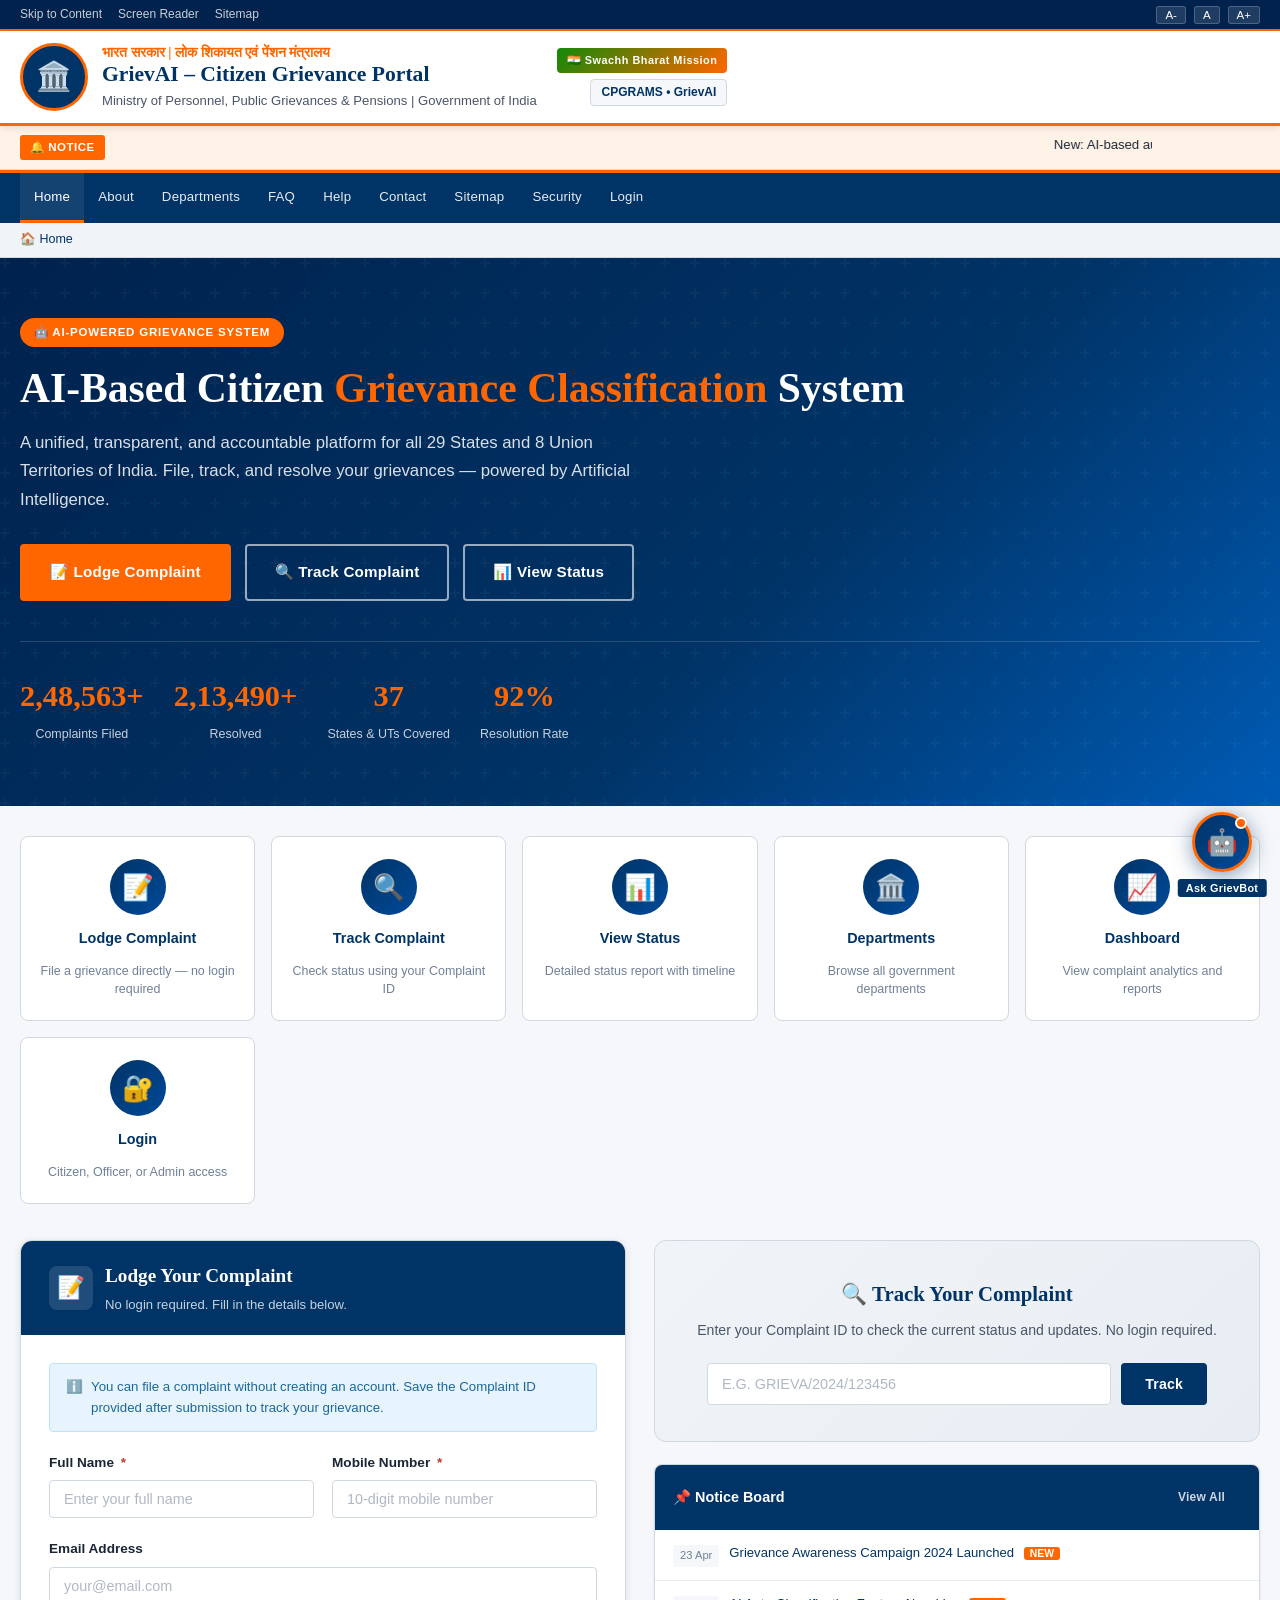
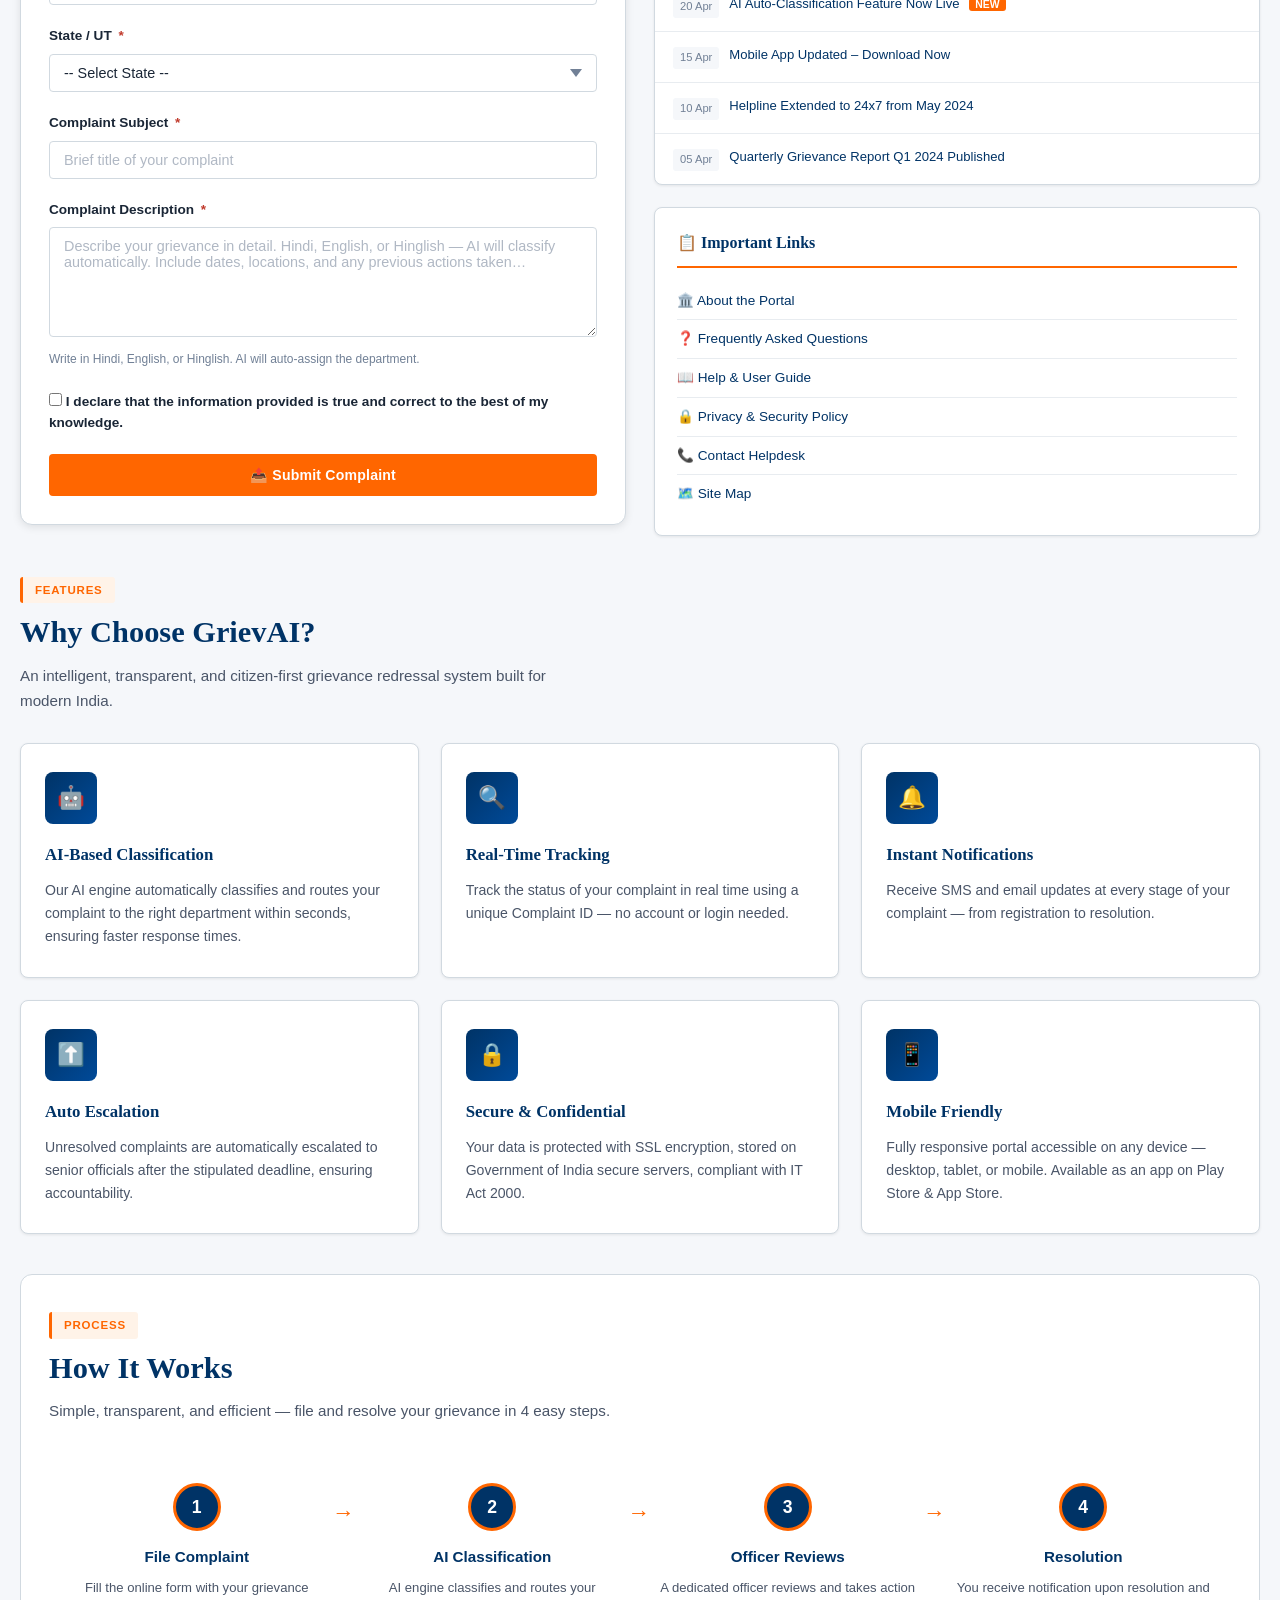
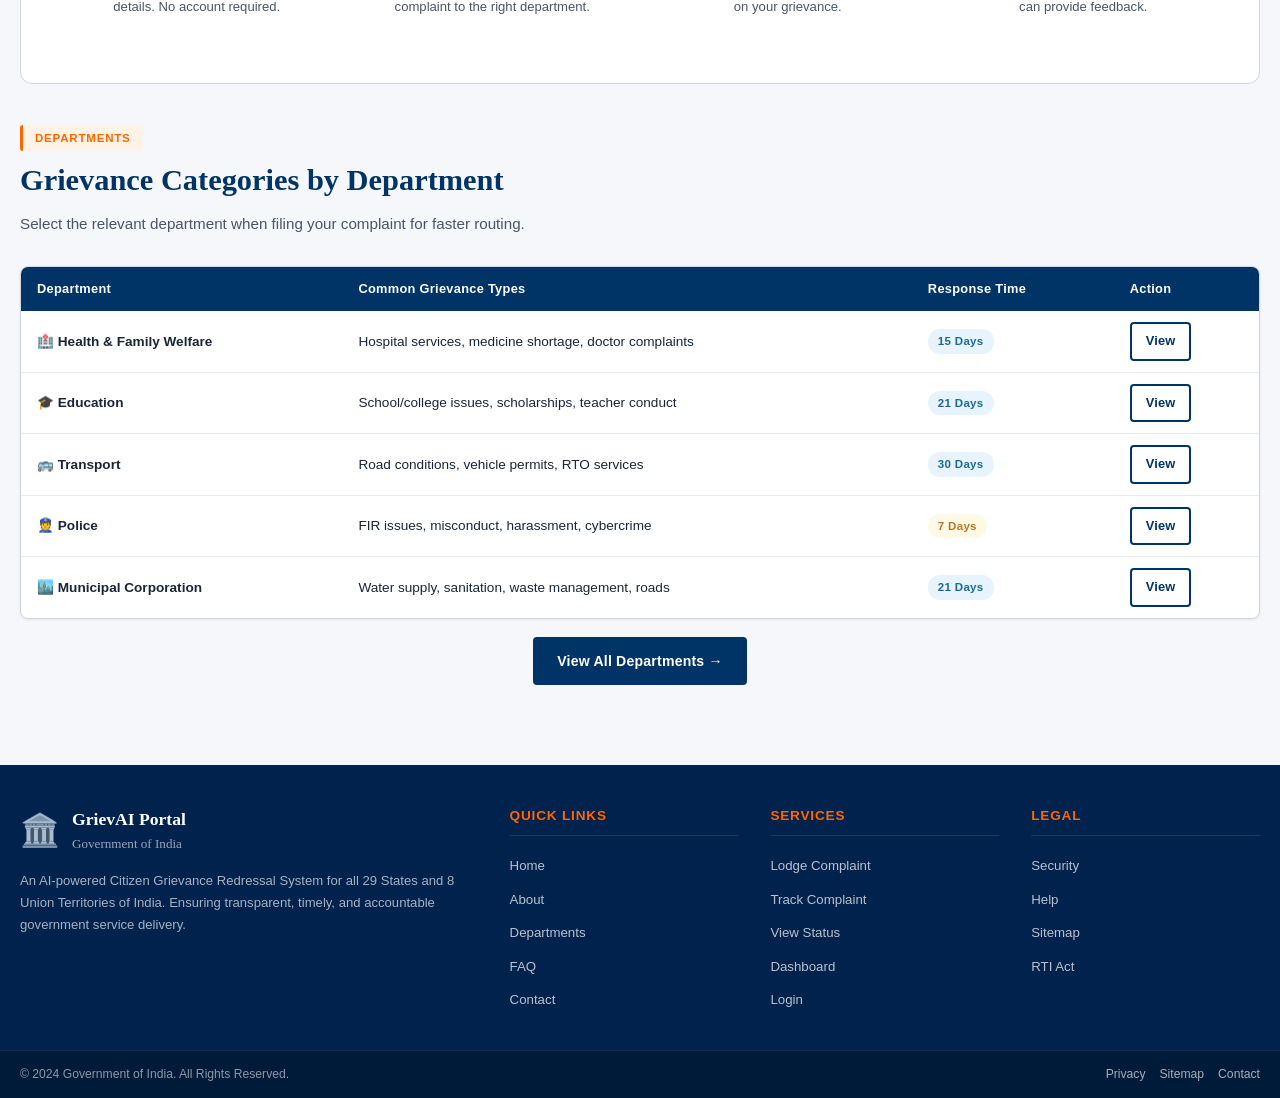
==== index.html @ e4637d38 "Update index.html" ====
<!DOCTYPE html>
<html lang="en">
<head>
  <meta charset="UTF-8">
  <meta name="viewport" content="width=device-width, initial-scale=1.0">
  <meta name="description" content="GrievAI – AI-Based Citizen Grievance Redressal Portal. Government of India. Lodge and track complaints online.">
  <meta name="keywords" content="grievance, complaint, government, india, cpgrams, online grievance">
  <title>GrievAI – Citizen Grievance Portal | Government of India</title>
  <link rel="stylesheet" href="css/style.css">
  <link rel="stylesheet" href="css/chatbot.css">
</head>
<body>

  <!-- Header Placeholder -->
  <div id="site-header-placeholder"></div>

  <!-- Breadcrumb -->
  <div class="breadcrumb-bar">
    <div class="breadcrumb-inner">
      <a href="index.html">🏠 Home</a>
    </div>
  </div>

  <!-- Hero Section -->
  <section class="hero-section">
    <div class="hero-inner">
      <span class="hero-badge" data-i18n="hero.badge">🤖 AI-Powered Grievance System</span>
      <h1 data-i18n="hero.title">AI-Based Citizen <span>Grievance Classification</span> System</h1>
      <p>A unified, transparent, and accountable platform for all 29 States and 8 Union Territories of India. File, track, and resolve your grievances — powered by Artificial Intelligence.</p>
      <div class="hero-actions">
        <a href="#lodge" class="btn btn-primary btn-lg" data-i18n="btn.lodge">📝 Lodge Complaint</a>
        <a href="track.html" class="btn btn-outline-white btn-lg" data-i18n="btn.track">🔍 Track Complaint</a>
        <a href="status.html" class="btn btn-outline-white btn-lg" data-i18n="btn.status">📊 View Status</a>
      </div>
      <div class="hero-stats">
        <div class="hero-stat">
          <span class="stat-num" data-count="248563" data-suffix="+">0</span>
          <span class="stat-label">Complaints Filed</span>
        </div>
        <div class="hero-stat">
          <span class="stat-num" data-count="213490" data-suffix="+">0</span>
          <span class="stat-label">Resolved</span>
        </div>
        <div class="hero-stat">
          <span class="stat-num" data-count="37">0</span>
          <span class="stat-label">States & UTs Covered</span>
        </div>
        <div class="hero-stat">
          <span class="stat-num" data-count="92" data-suffix="%">0</span>
          <span class="stat-label">Resolution Rate</span>
        </div>
      </div>
    </div>
  </section>

  <!-- Quick Actions -->
  <div class="page-content">

    <section style="margin-bottom:36px;">
      <div class="quick-actions">
        <a href="#lodge" class="quick-action-card">
          <div class="qa-icon">📝</div>
          <h4>Lodge Complaint</h4>
          <p>File a grievance directly — no login required</p>
        </a>
        <a href="track.html" class="quick-action-card">
          <div class="qa-icon">🔍</div>
          <h4>Track Complaint</h4>
          <p>Check status using your Complaint ID</p>
        </a>
        <a href="status.html" class="quick-action-card">
          <div class="qa-icon">📊</div>
          <h4>View Status</h4>
          <p>Detailed status report with timeline</p>
        </a>
        <a href="departments.html" class="quick-action-card">
          <div class="qa-icon">🏛️</div>
          <h4>Departments</h4>
          <p>Browse all government departments</p>
        </a>
        <a href="dashboard.html" class="quick-action-card">
          <div class="qa-icon">📈</div>
          <h4>Dashboard</h4>
          <p>View complaint analytics and reports</p>
        </a>
        <a href="login.html" class="quick-action-card">
          <div class="qa-icon">🔐</div>
          <h4>Login</h4>
          <p>Citizen, Officer, or Admin access</p>
        </a>
      </div>
    </section>

    <!-- Notice Board + Lodge Form -->
    <div class="grid-2" style="gap:28px;margin-bottom:40px;">

      <!-- Lodge Complaint Form -->
      <div id="lodge">
        <div class="complaint-form-section">
          <div class="form-section-header">
            <div class="form-section-icon">📝</div>
            <div>
              <h2 data-i18n="form.lodge.title">Lodge Your Complaint</h2>
              <p>No login required. Fill in the details below.</p>
            </div>
          </div>
          <div class="complaint-form-body">
            <div class="form-note">
              <span>ℹ️</span>
              <span>You can file a complaint without creating an account. Save the Complaint ID provided after submission to track your grievance.</span>
            </div>
            <div id="complaintResult"></div>
            <form id="complaintForm" novalidate>
              <div class="form-row">
                <div class="form-group">
                  <label for="fname" data-i18n="form.name">Full Name <span class="required">*</span></label>
                  <input type="text" id="fname" name="name" class="form-control" placeholder="Enter your full name" required>
                </div>
                <div class="form-group">
                  <label for="fmobile" data-i18n="form.mobile">Mobile Number <span class="required">*</span></label>
                  <input type="tel" id="fmobile" name="mobile" class="form-control" placeholder="10-digit mobile number" maxlength="10" required>
                </div>
              </div>
              <div class="form-group">
                <label for="femail" data-i18n="form.email">Email Address</label>
                <input type="email" id="femail" name="email" class="form-control" placeholder="your@email.com">
              </div>

              <!-- AI Classification Preview Box -->
              <div id="aiPreviewBox" style="display:none;margin-bottom:16px;background:linear-gradient(135deg,#eef4ff,#f0fff4);border:1.5px solid #b3d1ff;border-radius:10px;padding:14px 18px;">
                <div style="display:flex;align-items:center;gap:8px;margin-bottom:10px;">
                  <span style="font-size:1.2rem;">🤖</span>
                  <strong style="color:#003366;font-size:0.88rem;">AI Auto-Classification</strong>
                  <span id="aiSpinner" style="display:none;font-size:0.75rem;color:#666;margin-left:4px;">⏳ Analysing…</span>
                </div>
                <div style="display:grid;grid-template-columns:1fr 1fr;gap:10px;">
                  <div style="background:#fff;border-radius:7px;padding:10px;border:1px solid #d0e4ff;">
                    <div style="font-size:0.7rem;color:#666;margin-bottom:3px;">📂 CATEGORY</div>
                    <div id="aiCategory" style="font-weight:700;color:#003366;font-size:0.92rem;">—</div>
                  </div>
                  <div style="background:#fff;border-radius:7px;padding:10px;border:1px solid #d0e4ff;">
                    <div style="font-size:0.7rem;color:#666;margin-bottom:3px;">🏛️ DEPARTMENT</div>
                    <div id="aiDepartment" style="font-weight:700;color:#003366;font-size:0.82rem;line-height:1.3;">—</div>
                  </div>
                  <div style="background:#fff;border-radius:7px;padding:10px;border:1px solid #d0e4ff;">
                    <div style="font-size:0.7rem;color:#666;margin-bottom:3px;">⚡ PRIORITY</div>
                    <div id="aiPriority" style="font-weight:700;font-size:0.92rem;">—</div>
                  </div>
                  <div style="background:#fff;border-radius:7px;padding:10px;border:1px solid #d0e4ff;">
                    <div style="font-size:0.7rem;color:#666;margin-bottom:3px;">🌐 LANGUAGE</div>
                    <div id="aiLanguage" style="font-weight:700;color:#003366;font-size:0.92rem;">—</div>
                  </div>
                </div>
                <div style="margin-top:10px;">
                  <div style="display:flex;justify-content:space-between;align-items:center;margin-bottom:4px;">
                    <span style="font-size:0.72rem;color:#666;">AI Confidence</span>
                    <span id="aiConfidenceText" style="font-size:0.72rem;font-weight:700;color:#003366;">0%</span>
                  </div>
                  <div style="height:6px;background:#e0e7ef;border-radius:3px;overflow:hidden;">
                    <div id="aiConfidenceBar" style="height:100%;width:0%;background:linear-gradient(to right,#003366,#28a745);border-radius:3px;transition:width 0.5s ease;"></div>
                  </div>
                </div>
                <p style="font-size:0.72rem;color:#555;margin-top:8px;margin-bottom:0;">
                  🤖 Department assigned automatically. No manual selection required.
                </p>
              </div>
              <div class="form-group">
                <label for="fstate">State / UT <span class="required">*</span></label>
                <select id="fstate" name="state" class="form-control" required>
                  <option value="">-- Select State --</option>
                  <option>Andhra Pradesh</option><option>Arunachal Pradesh</option><option>Assam</option>
                  <option>Bihar</option><option>Chhattisgarh</option><option>Delhi (NCT)</option>
                  <option>Goa</option><option>Gujarat</option><option>Haryana</option>
                  <option>Himachal Pradesh</option><option>Jammu &amp; Kashmir</option><option>Jharkhand</option>
                  <option>Karnataka</option><option>Kerala</option><option>Madhya Pradesh</option>
                  <option>Maharashtra</option><option>Manipur</option><option>Meghalaya</option>
                  <option>Mizoram</option><option>Nagaland</option><option>Odisha</option>
                  <option>Punjab</option><option>Rajasthan</option><option>Sikkim</option>
                  <option>Tamil Nadu</option><option>Telangana</option><option>Tripura</option>
                  <option>Uttar Pradesh</option><option>Uttarakhand</option><option>West Bengal</option>
                </select>
              </div>
              <div class="form-group">
                <label for="fsubject" data-i18n="form.subject">Complaint Subject <span class="required">*</span></label>
                <input type="text" id="fsubject" name="subject" class="form-control" placeholder="Brief title of your complaint" required oninput="triggerAIClassify()">
              </div>
              <div class="form-group">
                <label for="fdesc" data-i18n="form.desc">Complaint Description <span class="required">*</span></label>
                <textarea id="fdesc" name="description" class="form-control" rows="4"
                  placeholder="Describe your grievance in detail. Hindi, English, or Hinglish — AI will classify automatically. Include dates, locations, and any previous actions taken…"
                  required oninput="triggerAIClassify()"></textarea>
                <span class="form-hint">Write in Hindi, English, or Hinglish. AI will auto-assign the department.</span>
              </div>

              <!-- Hidden fields filled by AI -->
              <input type="hidden" id="fAiCategory"    name="ai_category">
              <input type="hidden" id="fAiDepartment"  name="ai_department">
              <input type="hidden" id="fAiPriority"    name="ai_priority">
              <input type="hidden" id="fAiLanguage"    name="ai_language">
              <input type="hidden" id="fAiConfidence"  name="ai_confidence">

              <div class="form-group">
                <label>
                  <input type="checkbox" required> I declare that the information provided is true and correct to the best of my knowledge.
                </label>
              </div>
              <button type="submit" class="btn btn-primary btn-full" data-i18n="btn.submit">📤 Submit Complaint</button>
            </form>
          </div>
        </div>
      </div>

      <!-- Notice Board + Track Box -->
      <div style="display:flex;flex-direction:column;gap:22px;">
        <!-- Track Box -->
        <div class="track-box">
          <h3 data-i18n="track.box.title">🔍 Track Your Complaint</h3>
          <p>Enter your Complaint ID to check the current status and updates. No login required.</p>
          <form class="track-form" style="margin:0;">
            <div class="track-input-row">
              <input type="text" name="complaintId" class="form-control track-id-input" placeholder="e.g. GRIEVA/2024/123456" style="text-transform:uppercase;">
              <button type="submit" class="btn btn-navy">Track</button>
            </div>
          </form>
          <div id="trackResult"></div>
        </div>

        <!-- Notice Board -->
        <div class="notice-board">
          <div class="notice-board-header">
            <h4 data-i18n="notice.title">📌 Notice Board</h4>
            <a href="#" class="btn btn-sm" style="color:rgba(255,255,255,0.8);font-size:0.75rem;">View All</a>
          </div>
          <div class="notice-list">
            <div class="notice-item">
              <span class="notice-date">23 Apr</span>
              <div class="notice-text"><a href="#">Grievance Awareness Campaign 2024 Launched</a> <span class="new-badge">NEW</span></div>
            </div>
            <div class="notice-item">
              <span class="notice-date">20 Apr</span>
              <div class="notice-text"><a href="#">AI Auto-Classification Feature Now Live</a> <span class="new-badge">NEW</span></div>
            </div>
            <div class="notice-item">
              <span class="notice-date">15 Apr</span>
              <div class="notice-text"><a href="#">Mobile App Updated – Download Now</a></div>
            </div>
            <div class="notice-item">
              <span class="notice-date">10 Apr</span>
              <div class="notice-text"><a href="#">Helpline Extended to 24x7 from May 2024</a></div>
            </div>
            <div class="notice-item">
              <span class="notice-date">05 Apr</span>
              <div class="notice-text"><a href="#">Quarterly Grievance Report Q1 2024 Published</a></div>
            </div>
          </div>
        </div>

        <!-- Quick Status -->
        <div class="info-panel">
          <h4>📋 Important Links</h4>
          <ul>
            <li><a href="about.html">🏛️ About the Portal</a></li>
            <li><a href="faq.html">❓ Frequently Asked Questions</a></li>
            <li><a href="help.html">📖 Help &amp; User Guide</a></li>
            <li><a href="security.html">🔒 Privacy &amp; Security Policy</a></li>
            <li><a href="contact.html">📞 Contact Helpdesk</a></li>
            <li><a href="sitemap.html">🗺️ Site Map</a></li>
          </ul>
        </div>
      </div>

    </div>

    <!-- Features Section -->
    <section style="margin-bottom:40px;">
      <div class="section-header">
        <span class="section-tag">Features</span>
        <h2>Why Choose GrievAI?</h2>
        <p>An intelligent, transparent, and citizen-first grievance redressal system built for modern India.</p>
      </div>
      <div class="grid-3" style="gap:22px;">
        <div class="feature-card">
          <div class="feature-icon">🤖</div>
          <h3>AI-Based Classification</h3>
          <p>Our AI engine automatically classifies and routes your complaint to the right department within seconds, ensuring faster response times.</p>
        </div>
        <div class="feature-card">
          <div class="feature-icon">🔍</div>
          <h3>Real-Time Tracking</h3>
          <p>Track the status of your complaint in real time using a unique Complaint ID — no account or login needed.</p>
        </div>
        <div class="feature-card">
          <div class="feature-icon">🔔</div>
          <h3>Instant Notifications</h3>
          <p>Receive SMS and email updates at every stage of your complaint — from registration to resolution.</p>
        </div>
        <div class="feature-card">
          <div class="feature-icon">⬆️</div>
          <h3>Auto Escalation</h3>
          <p>Unresolved complaints are automatically escalated to senior officials after the stipulated deadline, ensuring accountability.</p>
        </div>
        <div class="feature-card">
          <div class="feature-icon">🔒</div>
          <h3>Secure &amp; Confidential</h3>
          <p>Your data is protected with SSL encryption, stored on Government of India secure servers, compliant with IT Act 2000.</p>
        </div>
        <div class="feature-card">
          <div class="feature-icon">📱</div>
          <h3>Mobile Friendly</h3>
          <p>Fully responsive portal accessible on any device — desktop, tablet, or mobile. Available as an app on Play Store &amp; App Store.</p>
        </div>
      </div>
    </section>

    <!-- How It Works -->
    <section style="margin-bottom:40px;background:var(--white);border:1px solid var(--border);border-radius:var(--radius-lg);padding:36px 28px;">
      <div class="section-header">
        <span class="section-tag">Process</span>
        <h2>How It Works</h2>
        <p>Simple, transparent, and efficient — file and resolve your grievance in 4 easy steps.</p>
      </div>
      <div class="process-steps">
        <div class="process-step">
          <div class="step-number">1</div>
          <h4>File Complaint</h4>
          <p>Fill the online form with your grievance details. No account required.</p>
        </div>
        <div class="process-step">
          <div class="step-number">2</div>
          <h4>AI Classification</h4>
          <p>AI engine classifies and routes your complaint to the right department.</p>
        </div>
        <div class="process-step">
          <div class="step-number">3</div>
          <h4>Officer Reviews</h4>
          <p>A dedicated officer reviews and takes action on your grievance.</p>
        </div>
        <div class="process-step">
          <div class="step-number">4</div>
          <h4>Resolution</h4>
          <p>You receive notification upon resolution and can provide feedback.</p>
        </div>
      </div>
    </section>

    <!-- Departments Table -->
    <section style="margin-bottom:40px;">
      <div class="section-header">
        <span class="section-tag">Departments</span>
        <h2>Grievance Categories by Department</h2>
        <p>Select the relevant department when filing your complaint for faster routing.</p>
      </div>
      <div class="card" style="overflow:hidden;">
        <table class="data-table">
          <thead>
            <tr>
              <th>Department</th>
              <th>Common Grievance Types</th>
              <th>Response Time</th>
              <th>Action</th>
            </tr>
          </thead>
          <tbody>
            <tr>
              <td><strong>🏥 Health &amp; Family Welfare</strong></td>
              <td>Hospital services, medicine shortage, doctor complaints</td>
              <td><span class="badge badge-info">15 Days</span></td>
              <td><a href="departments.html" class="btn btn-sm btn-outline-navy">View</a></td>
            </tr>
            <tr>
              <td><strong>🎓 Education</strong></td>
              <td>School/college issues, scholarships, teacher conduct</td>
              <td><span class="badge badge-info">21 Days</span></td>
              <td><a href="departments.html" class="btn btn-sm btn-outline-navy">View</a></td>
            </tr>
            <tr>
              <td><strong>🚌 Transport</strong></td>
              <td>Road conditions, vehicle permits, RTO services</td>
              <td><span class="badge badge-info">30 Days</span></td>
              <td><a href="departments.html" class="btn btn-sm btn-outline-navy">View</a></td>
            </tr>
            <tr>
              <td><strong>👮 Police</strong></td>
              <td>FIR issues, misconduct, harassment, cybercrime</td>
              <td><span class="badge badge-warning">7 Days</span></td>
              <td><a href="departments.html" class="btn btn-sm btn-outline-navy">View</a></td>
            </tr>
            <tr>
              <td><strong>🏙️ Municipal Corporation</strong></td>
              <td>Water supply, sanitation, waste management, roads</td>
              <td><span class="badge badge-info">21 Days</span></td>
              <td><a href="departments.html" class="btn btn-sm btn-outline-navy">View</a></td>
            </tr>
          </tbody>
        </table>
      </div>
      <div style="text-align:center;margin-top:18px;">
        <a href="departments.html" class="btn btn-navy">View All Departments →</a>
      </div>
    </section>

  </div><!-- end .page-content -->

  <!-- Footer Placeholder -->
  <div id="site-footer-placeholder"></div>

  <script src="js/lang.js"></script>
  <script src="js/components.js"></script>
  <script src="js/main.js"></script>
  <script src="js/chatbot.js"></script>
  <script src="js/grievai-ai.js"></script>
</body>
</html>
---- css/style.css ----
/* ========================================
   GrievAI – Government Portal Stylesheet
   Government of India Design System
   ======================================== */

/* --- Google Fonts Import --- */

/* --- CSS Variables --- */
:root {
  --navy: #003366;
  --navy-dark: #00224d;
  --navy-light: #004a99;
  --saffron: #FF6600;
  --saffron-light: #FF8C00;
  --saffron-pale: #fff3e8;
  --white: #ffffff;
  --off-white: #f5f7fa;
  --light-gray: #e8ecf0;
  --mid-gray: #b0b8c4;
  --dark-gray: #4a5568;
  --text-primary: #1a2636;
  --text-secondary: #4a5568;
  --text-muted: #718096;
  --success: #1a7a3f;
  --success-light: #e8f5ee;
  --warning: #b7791f;
  --warning-light: #fef9e7;
  --error: #c0392b;
  --error-light: #fdecea;
  --info: #1a6896;
  --info-light: #e8f4fd;
  --border: #d1d9e0;
  --shadow-sm: 0 1px 3px rgba(0,0,0,0.08);
  --shadow: 0 2px 8px rgba(0,0,0,0.10);
  --shadow-md: 0 4px 16px rgba(0,0,0,0.12);
  --shadow-lg: 0 8px 32px rgba(0,0,0,0.15);
  --radius-sm: 4px;
  --radius: 8px;
  --radius-lg: 12px;
  --font-sans: 'Noto Sans', Arial, sans-serif;
  --font-serif: 'Noto Serif', Georgia, serif;
  --transition: 0.22s ease;
}

/* --- Reset & Base --- */
*, *::before, *::after {
  box-sizing: border-box;
  margin: 0;
  padding: 0;
}

html {
  scroll-behavior: smooth;
  font-size: 16px;
}

body {
  font-family: var(--font-sans);
  background: var(--off-white);
  color: var(--text-primary);
  line-height: 1.6;
  min-height: 100vh;
  display: flex;
  flex-direction: column;
}

a {
  color: var(--navy);
  text-decoration: none;
  transition: color var(--transition);
}

a:hover {
  color: var(--saffron);
  text-decoration: underline;
}

img {
  max-width: 100%;
  height: auto;
}

ul {
  list-style: none;
}

/* --- Government Top Bar --- */
.gov-top-bar {
  background: var(--navy-dark);
  color: rgba(255,255,255,0.85);
  font-size: 0.78rem;
  padding: 5px 0;
  border-bottom: 2px solid var(--saffron);
}

.gov-top-bar .top-bar-inner {
  max-width: 1280px;
  margin: 0 auto;
  padding: 0 20px;
  display: flex;
  justify-content: space-between;
  align-items: center;
  flex-wrap: wrap;
  gap: 6px;
}

.gov-top-bar .top-links {
  display: flex;
  gap: 16px;
}

.gov-top-bar .top-links a {
  color: rgba(255,255,255,0.75);
  font-size: 0.75rem;
  transition: color var(--transition);
}

.gov-top-bar .top-links a:hover {
  color: var(--saffron);
  text-decoration: none;
}

.accessibility-links {
  display: flex;
  gap: 8px;
  align-items: center;
}

.accessibility-links button {
  background: rgba(255,255,255,0.12);
  border: 1px solid rgba(255,255,255,0.2);
  color: #fff;
  padding: 2px 8px;
  border-radius: 3px;
  font-size: 0.72rem;
  cursor: pointer;
  transition: background var(--transition);
}

.accessibility-links button:hover {
  background: rgba(255,255,255,0.22);
}

/* --- Header --- */
.site-header {
  background: var(--white);
  border-bottom: 3px solid var(--saffron);
  box-shadow: var(--shadow);
  position: sticky;
  top: 0;
  z-index: 1000;
}

.header-main {
  max-width: 1280px;
  margin: 0 auto;
  padding: 12px 20px;
  display: flex;
  align-items: center;
  gap: 20px;
}

.header-logo {
  display: flex;
  align-items: center;
  gap: 14px;
  flex-shrink: 0;
}

.emblem-placeholder {
  width: 68px;
  height: 68px;
  background: var(--navy);
  border-radius: 50%;
  display: flex;
  align-items: center;
  justify-content: center;
  color: #fff;
  font-size: 0.55rem;
  text-align: center;
  line-height: 1.3;
  font-weight: 600;
  border: 3px solid var(--saffron);
  flex-shrink: 0;
  overflow: hidden;
}

.emblem-placeholder img {
  width: 100%;
  height: 100%;
  object-fit: cover;
}

.header-title {
  flex: 1;
}

.header-title .ministry-hi {
  font-family: var(--font-serif);
  font-size: 0.9rem;
  color: var(--saffron);
  font-weight: 600;
  line-height: 1.3;
  display: block;
}

.header-title .ministry-en-main {
  font-family: var(--font-serif);
  font-size: 1.35rem;
  color: var(--navy);
  font-weight: 700;
  line-height: 1.2;
  display: block;
}

.header-title .ministry-en-sub {
  font-size: 0.82rem;
  color: var(--text-secondary);
  display: block;
  margin-top: 2px;
}

.header-right {
  display: flex;
  flex-direction: column;
  align-items: flex-end;
  gap: 6px;
  flex-shrink: 0;
}

.swachh-badge {
  background: linear-gradient(135deg, #138808, #FF6600);
  color: #fff;
  font-size: 0.68rem;
  font-weight: 700;
  padding: 4px 10px;
  border-radius: 4px;
  letter-spacing: 0.5px;
  text-align: center;
}

.portal-name-tag {
  font-size: 0.75rem;
  color: var(--navy);
  font-weight: 600;
  background: var(--off-white);
  border: 1px solid var(--border);
  padding: 3px 10px;
  border-radius: 4px;
}

/* --- Navigation --- */
.main-nav {
  background: var(--navy);
  border-top: 3px solid var(--saffron);
}

.nav-inner {
  max-width: 1280px;
  margin: 0 auto;
  padding: 0 20px;
  display: flex;
  align-items: center;
  justify-content: space-between;
}

.nav-menu {
  display: flex;
  align-items: center;
  flex-wrap: wrap;
}

.nav-menu li a {
  display: block;
  padding: 13px 14px;
  color: rgba(255,255,255,0.88);
  font-size: 0.83rem;
  font-weight: 500;
  letter-spacing: 0.2px;
  transition: background var(--transition), color var(--transition);
  border-bottom: 3px solid transparent;
  white-space: nowrap;
}

.nav-menu li a:hover,
.nav-menu li a.active {
  background: rgba(255,255,255,0.08);
  color: #fff;
  border-bottom-color: var(--saffron);
  text-decoration: none;
}

.nav-hamburger {
  display: none;
  background: none;
  border: none;
  cursor: pointer;
  padding: 10px;
  flex-direction: column;
  gap: 5px;
}

.nav-hamburger span {
  display: block;
  width: 24px;
  height: 2px;
  background: #fff;
  border-radius: 2px;
  transition: var(--transition);
}

/* --- Breadcrumb --- */
.breadcrumb-bar {
  background: #f0f4f8;
  border-bottom: 1px solid var(--border);
  padding: 7px 0;
}

.breadcrumb-bar .breadcrumb-inner {
  max-width: 1280px;
  margin: 0 auto;
  padding: 0 20px;
  font-size: 0.78rem;
  color: var(--text-muted);
  display: flex;
  align-items: center;
  gap: 6px;
  flex-wrap: wrap;
}

.breadcrumb-bar a {
  color: var(--navy);
  font-weight: 500;
}

.breadcrumb-bar .sep {
  color: var(--mid-gray);
}

/* --- Main Content Wrapper --- */
.page-content {
  flex: 1;
  max-width: 1280px;
  margin: 0 auto;
  width: 100%;
  padding: 30px 20px 40px;
}

/* --- Hero Section --- */
.hero-section {
  background: linear-gradient(135deg, var(--navy-dark) 0%, var(--navy) 60%, #005bb5 100%);
  color: #fff;
  padding: 60px 20px;
  position: relative;
  overflow: hidden;
}

.hero-section::before {
  content: '';
  position: absolute;
  top: 0; left: 0; right: 0; bottom: 0;
  background: url("data:image/svg+xml,%3Csvg width='60' height='60' viewBox='0 0 60 60' xmlns='http://www.w3.org/2000/svg'%3E%3Cg fill='none' fill-rule='evenodd'%3E%3Cg fill='%23ffffff' fill-opacity='0.03'%3E%3Cpath d='M36 34v-4h-2v4h-4v2h4v4h2v-4h4v-2h-4zm0-30V0h-2v4h-4v2h4v4h2V6h4V4h-4zM6 34v-4H4v4H0v2h4v4h2v-4h4v-2H6zM6 4V0H4v4H0v2h4v4h2V6h4V4H6z'/%3E%3C/g%3E%3C/g%3E%3C/svg%3E");
  pointer-events: none;
}

.hero-inner {
  max-width: 1280px;
  margin: 0 auto;
  position: relative;
  z-index: 1;
}

.hero-badge {
  display: inline-block;
  background: var(--saffron);
  color: #fff;
  font-size: 0.72rem;
  font-weight: 700;
  padding: 5px 14px;
  border-radius: 20px;
  margin-bottom: 16px;
  letter-spacing: 0.8px;
  text-transform: uppercase;
}

.hero-section h1 {
  font-family: var(--font-serif);
  font-size: clamp(1.6rem, 4vw, 2.6rem);
  font-weight: 700;
  line-height: 1.25;
  margin-bottom: 14px;
  color: #fff;
}

.hero-section h1 span {
  color: var(--saffron);
}

.hero-section p {
  font-size: 1.05rem;
  color: rgba(255,255,255,0.82);
  max-width: 640px;
  margin-bottom: 30px;
  line-height: 1.7;
}

.hero-actions {
  display: flex;
  gap: 14px;
  flex-wrap: wrap;
}

.hero-stats {
  margin-top: 40px;
  display: flex;
  gap: 30px;
  flex-wrap: wrap;
  padding-top: 30px;
  border-top: 1px solid rgba(255,255,255,0.15);
}

.hero-stat {
  text-align: center;
}

.hero-stat .stat-num {
  display: block;
  font-size: 1.9rem;
  font-weight: 700;
  color: var(--saffron);
  font-family: var(--font-serif);
}

.hero-stat .stat-label {
  font-size: 0.78rem;
  color: rgba(255,255,255,0.7);
  margin-top: 2px;
}

/* --- Buttons --- */
.btn {
  display: inline-flex;
  align-items: center;
  gap: 7px;
  padding: 11px 22px;
  border-radius: var(--radius-sm);
  font-family: var(--font-sans);
  font-size: 0.88rem;
  font-weight: 600;
  cursor: pointer;
  border: 2px solid transparent;
  transition: background var(--transition), color var(--transition), box-shadow var(--transition), transform var(--transition), border-color var(--transition);
  letter-spacing: 0.2px;
  white-space: nowrap;
  text-decoration: none;
}

.btn:hover {
  text-decoration: none;
  transform: translateY(-1px);
}

.btn:active {
  transform: translateY(0);
}

.btn-primary {
  background: var(--saffron);
  color: #fff;
  border-color: var(--saffron);
}

.btn-primary:hover {
  background: var(--saffron-light);
  border-color: var(--saffron-light);
  box-shadow: 0 4px 14px rgba(255,102,0,0.4);
  color: #fff;
}

.btn-outline-white {
  background: transparent;
  color: #fff;
  border-color: rgba(255,255,255,0.6);
}

.btn-outline-white:hover {
  background: rgba(255,255,255,0.12);
  border-color: #fff;
  color: #fff;
  box-shadow: 0 4px 14px rgba(255,255,255,0.15);
}

.btn-navy {
  background: var(--navy);
  color: #fff;
  border-color: var(--navy);
}

.btn-navy:hover {
  background: var(--navy-light);
  border-color: var(--navy-light);
  box-shadow: 0 4px 14px rgba(0,51,102,0.35);
  color: #fff;
}

.btn-outline-navy {
  background: transparent;
  color: var(--navy);
  border-color: var(--navy);
}

.btn-outline-navy:hover {
  background: var(--navy);
  color: #fff;
  box-shadow: 0 4px 14px rgba(0,51,102,0.25);
}

.btn-success {
  background: var(--success);
  color: #fff;
  border-color: var(--success);
}

.btn-success:hover {
  background: #1d9a4e;
  border-color: #1d9a4e;
  box-shadow: 0 4px 14px rgba(26,122,63,0.3);
  color: #fff;
}

.btn-sm {
  padding: 7px 14px;
  font-size: 0.8rem;
}

.btn-lg {
  padding: 14px 28px;
  font-size: 0.95rem;
}

.btn-full {
  width: 100%;
  justify-content: center;
}

/* --- Section Headers --- */
.section-header {
  margin-bottom: 30px;
}

.section-header .section-tag {
  display: inline-block;
  background: var(--saffron-pale);
  color: var(--saffron);
  font-size: 0.72rem;
  font-weight: 700;
  padding: 4px 12px;
  border-radius: 3px;
  text-transform: uppercase;
  letter-spacing: 0.8px;
  margin-bottom: 10px;
  border-left: 3px solid var(--saffron);
}

.section-header h2 {
  font-family: var(--font-serif);
  font-size: clamp(1.3rem, 3vw, 1.9rem);
  color: var(--navy);
  font-weight: 700;
  margin-bottom: 10px;
  line-height: 1.3;
}

.section-header p {
  color: var(--text-secondary);
  max-width: 580px;
  font-size: 0.95rem;
  line-height: 1.65;
}

/* --- Cards --- */
.card {
  background: var(--white);
  border-radius: var(--radius);
  border: 1px solid var(--border);
  box-shadow: var(--shadow-sm);
  overflow: hidden;
  transition: box-shadow var(--transition), transform var(--transition);
}

.card:hover {
  box-shadow: var(--shadow-md);
  transform: translateY(-2px);
}

.card-header {
  padding: 18px 22px;
  border-bottom: 1px solid var(--border);
  display: flex;
  align-items: center;
  justify-content: space-between;
  gap: 12px;
}

.card-header h3 {
  font-family: var(--font-serif);
  font-size: 1rem;
  color: var(--navy);
  font-weight: 700;
}

.card-body {
  padding: 22px;
}

.card-footer {
  padding: 14px 22px;
  border-top: 1px solid var(--border);
  background: var(--off-white);
}

/* --- Grid Layouts --- */
.grid-2 {
  display: grid;
  grid-template-columns: repeat(2, 1fr);
  gap: 24px;
}

.grid-3 {
  display: grid;
  grid-template-columns: repeat(3, 1fr);
  gap: 24px;
}

.grid-4 {
  display: grid;
  grid-template-columns: repeat(4, 1fr);
  gap: 20px;
}

/* --- Feature Cards --- */
.feature-card {
  background: var(--white);
  border: 1px solid var(--border);
  border-radius: var(--radius);
  padding: 28px 24px;
  box-shadow: var(--shadow-sm);
  transition: box-shadow var(--transition), transform var(--transition), border-color var(--transition);
  position: relative;
}

.feature-card:hover {
  box-shadow: var(--shadow-md);
  transform: translateY(-3px);
  border-color: var(--navy-light);
}

.feature-card .feature-icon {
  width: 52px;
  height: 52px;
  background: linear-gradient(135deg, var(--navy), var(--navy-light));
  border-radius: var(--radius);
  display: flex;
  align-items: center;
  justify-content: center;
  margin-bottom: 18px;
  font-size: 1.4rem;
}

.feature-card h3 {
  font-family: var(--font-serif);
  font-size: 1.05rem;
  color: var(--navy);
  font-weight: 700;
  margin-bottom: 10px;
}

.feature-card p {
  color: var(--text-secondary);
  font-size: 0.88rem;
  line-height: 1.65;
}

/* --- Process Steps --- */
.process-steps {
  display: flex;
  gap: 0;
  position: relative;
  flex-wrap: wrap;
}

.process-step {
  flex: 1;
  min-width: 180px;
  text-align: center;
  padding: 30px 20px;
  position: relative;
}

.process-step:not(:last-child)::after {
  content: '→';
  position: absolute;
  right: -10px;
  top: 42px;
  font-size: 1.4rem;
  color: var(--saffron);
  z-index: 1;
}

.step-number {
  width: 48px;
  height: 48px;
  background: var(--navy);
  color: #fff;
  border-radius: 50%;
  display: flex;
  align-items: center;
  justify-content: center;
  font-size: 1.1rem;
  font-weight: 700;
  margin: 0 auto 14px;
  border: 3px solid var(--saffron);
}

.process-step h4 {
  color: var(--navy);
  font-weight: 700;
  margin-bottom: 8px;
  font-size: 0.95rem;
}

.process-step p {
  color: var(--text-secondary);
  font-size: 0.82rem;
  line-height: 1.5;
}

/* --- Complaint Form --- */
.complaint-form-section {
  background: var(--white);
  border-radius: var(--radius-lg);
  border: 1px solid var(--border);
  box-shadow: var(--shadow);
  overflow: hidden;
}

.complaint-form-section .form-section-header {
  background: var(--navy);
  padding: 20px 28px;
  display: flex;
  align-items: center;
  gap: 12px;
}

.complaint-form-section .form-section-header h2 {
  color: #fff;
  font-family: var(--font-serif);
  font-size: 1.2rem;
  font-weight: 700;
}

.complaint-form-section .form-section-header p {
  color: rgba(255,255,255,0.75);
  font-size: 0.82rem;
  margin-top: 2px;
}

.form-section-icon {
  width: 44px;
  height: 44px;
  background: rgba(255,255,255,0.12);
  border-radius: var(--radius);
  display: flex;
  align-items: center;
  justify-content: center;
  font-size: 1.4rem;
  flex-shrink: 0;
}

.complaint-form-body {
  padding: 28px;
}

/* --- Forms --- */
.form-group {
  margin-bottom: 20px;
}

.form-group label {
  display: block;
  font-size: 0.85rem;
  font-weight: 600;
  color: var(--text-primary);
  margin-bottom: 7px;
}

.form-group label .required {
  color: var(--error);
  margin-left: 3px;
}

.form-control {
  width: 100%;
  padding: 10px 14px;
  border: 1.5px solid var(--border);
  border-radius: var(--radius-sm);
  font-family: var(--font-sans);
  font-size: 0.9rem;
  color: var(--text-primary);
  background: var(--white);
  transition: border-color var(--transition), box-shadow var(--transition);
  outline: none;
}

.form-control:focus {
  border-color: var(--navy);
  box-shadow: 0 0 0 3px rgba(0,51,102,0.1);
}

.form-control::placeholder {
  color: var(--mid-gray);
}

select.form-control {
  appearance: none;
  background-image: url("data:image/svg+xml,%3Csvg xmlns='http://www.w3.org/2000/svg' width='12' height='8' viewBox='0 0 12 8'%3E%3Cpath fill='%23718096' d='M6 8L0 0h12z'/%3E%3C/svg%3E");
  background-repeat: no-repeat;
  background-position: right 14px center;
  padding-right: 36px;
}

textarea.form-control {
  resize: vertical;
  min-height: 110px;
}

.form-row {
  display: grid;
  grid-template-columns: 1fr 1fr;
  gap: 18px;
}

.form-hint {
  font-size: 0.75rem;
  color: var(--text-muted);
  margin-top: 5px;
}

.form-note {
  background: var(--info-light);
  border: 1px solid #bee3f8;
  border-radius: var(--radius-sm);
  padding: 12px 16px;
  font-size: 0.83rem;
  color: var(--info);
  margin-bottom: 20px;
  display: flex;
  gap: 8px;
  align-items: flex-start;
}

/* --- Alert Boxes --- */
.alert {
  padding: 14px 18px;
  border-radius: var(--radius-sm);
  font-size: 0.88rem;
  display: flex;
  align-items: flex-start;
  gap: 10px;
  margin-bottom: 20px;
  border-left: 4px solid;
}

.alert-success {
  background: var(--success-light);
  color: var(--success);
  border-left-color: var(--success);
}

.alert-warning {
  background: var(--warning-light);
  color: var(--warning);
  border-left-color: #d69e2e;
}

.alert-error {
  background: var(--error-light);
  color: var(--error);
  border-left-color: var(--error);
}

.alert-info {
  background: var(--info-light);
  color: var(--info);
  border-left-color: var(--info);
}

/* --- Track Box --- */
.track-box {
  background: linear-gradient(135deg, #f0f4f8, #e8edf3);
  border: 1px solid var(--border);
  border-radius: var(--radius-lg);
  padding: 36px 32px;
  text-align: center;
}

.track-box h3 {
  font-family: var(--font-serif);
  color: var(--navy);
  font-size: 1.3rem;
  margin-bottom: 8px;
}

.track-box p {
  color: var(--text-secondary);
  font-size: 0.88rem;
  margin-bottom: 22px;
}

.track-input-row {
  display: flex;
  gap: 10px;
  max-width: 500px;
  margin: 0 auto;
}

.track-input-row .form-control {
  flex: 1;
  font-size: 0.9rem;
}

/* --- Status Timeline --- */
.status-timeline {
  padding: 20px 0;
}

.timeline-item {
  display: flex;
  gap: 16px;
  padding-bottom: 24px;
  position: relative;
}

.timeline-item:not(:last-child)::before {
  content: '';
  position: absolute;
  left: 19px;
  top: 38px;
  bottom: 0;
  width: 2px;
  background: var(--border);
}

.timeline-dot {
  width: 40px;
  height: 40px;
  border-radius: 50%;
  display: flex;
  align-items: center;
  justify-content: center;
  font-size: 1rem;
  flex-shrink: 0;
  border: 2px solid;
}

.timeline-dot.completed {
  background: var(--success-light);
  border-color: var(--success);
  color: var(--success);
}

.timeline-dot.active {
  background: var(--info-light);
  border-color: var(--info);
  color: var(--info);
}

.timeline-dot.pending {
  background: var(--light-gray);
  border-color: var(--mid-gray);
  color: var(--mid-gray);
}

.timeline-content h4 {
  font-weight: 600;
  color: var(--text-primary);
  font-size: 0.9rem;
  margin-bottom: 3px;
}

.timeline-content .timeline-meta {
  font-size: 0.78rem;
  color: var(--text-muted);
}

.timeline-content p {
  font-size: 0.83rem;
  color: var(--text-secondary);
  margin-top: 4px;
}

/* --- Department Cards --- */
.dept-card {
  background: var(--white);
  border: 1px solid var(--border);
  border-radius: var(--radius);
  overflow: hidden;
  box-shadow: var(--shadow-sm);
  transition: box-shadow var(--transition), transform var(--transition), border-top-color var(--transition);
  border-top: 4px solid var(--navy);
}

.dept-card:hover {
  box-shadow: var(--shadow-md);
  transform: translateY(-3px);
  border-top-color: var(--saffron);
}

.dept-card-header {
  padding: 22px 22px 16px;
  display: flex;
  align-items: flex-start;
  gap: 14px;
}

.dept-icon {
  width: 50px;
  height: 50px;
  border-radius: var(--radius);
  background: linear-gradient(135deg, var(--navy), var(--navy-light));
  display: flex;
  align-items: center;
  justify-content: center;
  font-size: 1.5rem;
  flex-shrink: 0;
}

.dept-card-header h3 {
  font-family: var(--font-serif);
  color: var(--navy);
  font-size: 1.05rem;
  font-weight: 700;
  margin-bottom: 4px;
}

.dept-card-header .dept-code {
  font-size: 0.72rem;
  color: var(--text-muted);
  text-transform: uppercase;
  letter-spacing: 0.5px;
}

.dept-card-body {
  padding: 0 22px 16px;
}

.dept-card-body p {
  font-size: 0.85rem;
  color: var(--text-secondary);
  line-height: 1.6;
  margin-bottom: 14px;
}

.dept-tags {
  display: flex;
  flex-wrap: wrap;
  gap: 6px;
  margin-bottom: 16px;
}

.dept-tag {
  background: var(--off-white);
  color: var(--text-secondary);
  font-size: 0.72rem;
  padding: 3px 9px;
  border-radius: 12px;
  border: 1px solid var(--border);
}

.dept-card-footer {
  padding: 14px 22px;
  background: var(--off-white);
  border-top: 1px solid var(--border);
  display: flex;
  justify-content: space-between;
  align-items: center;
}

.dept-stat {
  font-size: 0.78rem;
  color: var(--text-muted);
}

.dept-stat span {
  font-weight: 700;
  color: var(--navy);
}

/* --- FAQ Accordion --- */
.faq-accordion {
  border: 1px solid var(--border);
  border-radius: var(--radius);
  overflow: hidden;
  box-shadow: var(--shadow-sm);
}

.faq-item {
  border-bottom: 1px solid var(--border);
}

.faq-item:last-child {
  border-bottom: none;
}

.faq-question {
  width: 100%;
  background: var(--white);
  border: none;
  padding: 18px 22px;
  display: flex;
  align-items: center;
  justify-content: space-between;
  gap: 14px;
  cursor: pointer;
  text-align: left;
  font-family: var(--font-sans);
  font-size: 0.9rem;
  font-weight: 600;
  color: var(--text-primary);
  transition: background var(--transition);
}

.faq-question:hover {
  background: var(--off-white);
}

.faq-question.open {
  background: #f0f4f8;
  color: var(--navy);
}

.faq-icon {
  width: 26px;
  height: 26px;
  border-radius: 50%;
  background: var(--navy);
  color: #fff;
  display: flex;
  align-items: center;
  justify-content: center;
  font-size: 1.1rem;
  font-weight: 400;
  flex-shrink: 0;
  transition: transform var(--transition), background var(--transition);
}

.faq-question.open .faq-icon {
  transform: rotate(45deg);
  background: var(--saffron);
}

.faq-answer {
  max-height: 0;
  overflow: hidden;
  transition: max-height 0.35s ease, padding 0.3s ease;
  background: #f8fafc;
}

.faq-answer.open {
  max-height: 400px;
  padding: 18px 22px;
}

.faq-answer p {
  font-size: 0.88rem;
  color: var(--text-secondary);
  line-height: 1.7;
}

.faq-answer ul {
  padding-left: 18px;
  list-style: disc;
  margin-top: 8px;
}

.faq-answer ul li {
  font-size: 0.85rem;
  color: var(--text-secondary);
  margin-bottom: 5px;
  line-height: 1.55;
}

/* --- Page Hero (Inner Pages) --- */
.page-hero {
  background: linear-gradient(135deg, var(--navy-dark), var(--navy));
  color: #fff;
  padding: 36px 20px;
  border-bottom: 3px solid var(--saffron);
}

.page-hero-inner {
  max-width: 1280px;
  margin: 0 auto;
}

.page-hero h1 {
  font-family: var(--font-serif);
  font-size: clamp(1.4rem, 3vw, 2rem);
  margin-bottom: 6px;
}

.page-hero p {
  font-size: 0.92rem;
  color: rgba(255,255,255,0.78);
}

/* --- Info Box / Quick Links Panel --- */
.info-panel {
  background: var(--white);
  border: 1px solid var(--border);
  border-radius: var(--radius);
  padding: 22px;
  box-shadow: var(--shadow-sm);
}

.info-panel h4 {
  font-family: var(--font-serif);
  color: var(--navy);
  font-size: 1rem;
  margin-bottom: 14px;
  padding-bottom: 10px;
  border-bottom: 2px solid var(--saffron);
}

.info-panel ul {
  list-style: none;
}

.info-panel ul li {
  padding: 8px 0;
  border-bottom: 1px solid var(--light-gray);
  font-size: 0.85rem;
}

.info-panel ul li:last-child {
  border-bottom: none;
}

.info-panel ul li a {
  color: var(--navy);
  font-weight: 500;
  display: flex;
  align-items: center;
  gap: 7px;
}

.info-panel ul li a:hover {
  color: var(--saffron);
  text-decoration: none;
}

/* --- Sidebar Layout --- */
.sidebar-layout {
  display: grid;
  grid-template-columns: 1fr 280px;
  gap: 28px;
  align-items: start;
}

/* --- Table --- */
.data-table {
  width: 100%;
  border-collapse: collapse;
  font-size: 0.85rem;
}

.data-table th {
  background: var(--navy);
  color: #fff;
  padding: 12px 16px;
  text-align: left;
  font-weight: 600;
  font-size: 0.8rem;
  letter-spacing: 0.3px;
  white-space: nowrap;
}

.data-table td {
  padding: 11px 16px;
  border-bottom: 1px solid var(--light-gray);
  color: var(--text-primary);
  vertical-align: middle;
}

.data-table tbody tr:hover {
  background: #f5f8fb;
}

.data-table tbody tr:last-child td {
  border-bottom: none;
}

/* --- Status Badges --- */
.badge {
  display: inline-block;
  padding: 3px 10px;
  border-radius: 12px;
  font-size: 0.72rem;
  font-weight: 600;
  letter-spacing: 0.3px;
}

.badge-success { background: var(--success-light); color: var(--success); }
.badge-warning { background: var(--warning-light); color: var(--warning); }
.badge-error { background: var(--error-light); color: var(--error); }
.badge-info { background: var(--info-light); color: var(--info); }
.badge-navy { background: #e8eef6; color: var(--navy); }
.badge-gray { background: var(--light-gray); color: var(--dark-gray); }

/* --- Sitemap --- */
.sitemap-grid {
  display: grid;
  grid-template-columns: repeat(auto-fill, minmax(220px, 1fr));
  gap: 22px;
}

.sitemap-group h4 {
  font-family: var(--font-serif);
  color: var(--navy);
  font-size: 0.95rem;
  font-weight: 700;
  margin-bottom: 12px;
  padding-bottom: 8px;
  border-bottom: 2px solid var(--saffron);
}

.sitemap-group ul li {
  padding: 6px 0;
  border-bottom: 1px solid var(--light-gray);
}

.sitemap-group ul li:last-child { border-bottom: none; }

.sitemap-group ul li a {
  font-size: 0.85rem;
  color: var(--navy);
  display: flex;
  align-items: center;
  gap: 7px;
  transition: color var(--transition), padding-left var(--transition);
}

.sitemap-group ul li a:hover {
  color: var(--saffron);
  padding-left: 4px;
  text-decoration: none;
}

/* --- Help / Security content --- */
.content-block {
  background: var(--white);
  border: 1px solid var(--border);
  border-radius: var(--radius);
  padding: 28px;
  margin-bottom: 22px;
  box-shadow: var(--shadow-sm);
}

.content-block h3 {
  font-family: var(--font-serif);
  color: var(--navy);
  font-size: 1.1rem;
  font-weight: 700;
  margin-bottom: 14px;
  display: flex;
  align-items: center;
  gap: 10px;
}

.content-block h3 .block-icon {
  width: 34px;
  height: 34px;
  background: var(--navy);
  color: #fff;
  border-radius: var(--radius-sm);
  display: flex;
  align-items: center;
  justify-content: center;
  font-size: 1rem;
  flex-shrink: 0;
}

.content-block p {
  color: var(--text-secondary);
  font-size: 0.88rem;
  line-height: 1.7;
  margin-bottom: 10px;
}

.content-block ul {
  list-style: disc;
  padding-left: 20px;
}

.content-block ul li {
  color: var(--text-secondary);
  font-size: 0.87rem;
  margin-bottom: 7px;
  line-height: 1.55;
}

.content-block ol {
  padding-left: 20px;
}

.content-block ol li {
  color: var(--text-secondary);
  font-size: 0.87rem;
  margin-bottom: 7px;
  line-height: 1.55;
}

/* --- Contact Page --- */
.contact-info-card {
  display: flex;
  align-items: flex-start;
  gap: 16px;
  padding: 18px;
  background: var(--white);
  border: 1px solid var(--border);
  border-radius: var(--radius);
  box-shadow: var(--shadow-sm);
  transition: box-shadow var(--transition);
}

.contact-info-card:hover {
  box-shadow: var(--shadow);
}

.contact-icon {
  width: 44px;
  height: 44px;
  background: var(--navy);
  color: #fff;
  border-radius: var(--radius);
  display: flex;
  align-items: center;
  justify-content: center;
  font-size: 1.2rem;
  flex-shrink: 0;
}

.contact-info-card h4 {
  color: var(--navy);
  font-weight: 700;
  font-size: 0.9rem;
  margin-bottom: 4px;
}

.contact-info-card p {
  color: var(--text-secondary);
  font-size: 0.83rem;
  line-height: 1.55;
}

/* --- About Page --- */
.about-mission {
  background: linear-gradient(135deg, var(--navy-dark), var(--navy));
  color: #fff;
  border-radius: var(--radius-lg);
  padding: 36px 32px;
  margin-bottom: 28px;
}

.about-mission h3 {
  font-family: var(--font-serif);
  font-size: 1.4rem;
  margin-bottom: 12px;
  color: var(--saffron);
}

.about-mission p {
  font-size: 0.95rem;
  line-height: 1.75;
  color: rgba(255,255,255,0.88);
}

.stat-card {
  background: var(--white);
  border: 1px solid var(--border);
  border-radius: var(--radius);
  padding: 24px;
  text-align: center;
  box-shadow: var(--shadow-sm);
  transition: box-shadow var(--transition), transform var(--transition);
}

.stat-card:hover {
  box-shadow: var(--shadow-md);
  transform: translateY(-2px);
}

.stat-card .stat-value {
  font-size: 2.2rem;
  font-weight: 700;
  color: var(--navy);
  font-family: var(--font-serif);
  display: block;
  margin-bottom: 6px;
}

.stat-card .stat-label {
  font-size: 0.82rem;
  color: var(--text-muted);
}

/* --- Footer --- */
.site-footer {
  background: var(--navy-dark);
  color: rgba(255,255,255,0.8);
  margin-top: auto;
}

.footer-main {
  max-width: 1280px;
  margin: 0 auto;
  padding: 40px 20px 30px;
  display: grid;
  grid-template-columns: 2fr 1fr 1fr 1fr;
  gap: 32px;
}

.footer-brand .footer-logo {
  display: flex;
  align-items: center;
  gap: 12px;
  margin-bottom: 14px;
}

.footer-brand h3 {
  color: #fff;
  font-family: var(--font-serif);
  font-size: 1.1rem;
  line-height: 1.3;
}

.footer-brand p {
  font-size: 0.82rem;
  line-height: 1.65;
  color: rgba(255,255,255,0.65);
}

.footer-col h4 {
  color: var(--saffron);
  font-size: 0.85rem;
  font-weight: 700;
  text-transform: uppercase;
  letter-spacing: 0.8px;
  margin-bottom: 16px;
  padding-bottom: 8px;
  border-bottom: 1px solid rgba(255,255,255,0.1);
}

.footer-col ul li {
  margin-bottom: 8px;
}

.footer-col ul li a {
  color: rgba(255,255,255,0.7);
  font-size: 0.83rem;
  transition: color var(--transition);
}

.footer-col ul li a:hover {
  color: var(--saffron);
  text-decoration: none;
}

.footer-bottom {
  background: rgba(0,0,0,0.25);
  border-top: 1px solid rgba(255,255,255,0.08);
}

.footer-bottom-inner {
  max-width: 1280px;
  margin: 0 auto;
  padding: 14px 20px;
  display: flex;
  justify-content: space-between;
  align-items: center;
  flex-wrap: wrap;
  gap: 10px;
  font-size: 0.76rem;
  color: rgba(255,255,255,0.5);
}

.footer-bottom-inner a {
  color: rgba(255,255,255,0.6);
  margin-left: 14px;
}

.footer-bottom-inner a:hover {
  color: var(--saffron);
}

/* --- Announcement Ticker --- */
.ticker-bar {
  background: var(--saffron-pale);
  border-bottom: 1px solid #ffd5b0;
  padding: 8px 0;
  overflow: hidden;
}

.ticker-bar .ticker-inner {
  max-width: 1280px;
  margin: 0 auto;
  padding: 0 20px;
  display: flex;
  align-items: center;
  gap: 14px;
}

.ticker-label {
  background: var(--saffron);
  color: #fff;
  font-size: 0.72rem;
  font-weight: 700;
  padding: 3px 10px;
  border-radius: 3px;
  white-space: nowrap;
  flex-shrink: 0;
  letter-spacing: 0.5px;
}

.ticker-text {
  font-size: 0.82rem;
  color: var(--text-primary);
  overflow: hidden;
  white-space: nowrap;
}

.ticker-text marquee {
  display: inline-block;
}

/* --- Quick Action Buttons (Home) --- */
.quick-actions {
  display: grid;
  grid-template-columns: repeat(auto-fit, minmax(200px, 1fr));
  gap: 16px;
  margin-bottom: 36px;
}

.quick-action-card {
  background: var(--white);
  border: 1px solid var(--border);
  border-radius: var(--radius);
  padding: 22px 18px;
  display: flex;
  flex-direction: column;
  align-items: center;
  text-align: center;
  gap: 12px;
  transition: box-shadow var(--transition), transform var(--transition), border-color var(--transition);
  cursor: pointer;
  text-decoration: none;
  color: inherit;
}

.quick-action-card:hover {
  box-shadow: var(--shadow-md);
  transform: translateY(-3px);
  border-color: var(--navy);
  text-decoration: none;
  color: inherit;
}

.quick-action-card .qa-icon {
  width: 56px;
  height: 56px;
  border-radius: 50%;
  background: linear-gradient(135deg, var(--navy), var(--navy-light));
  display: flex;
  align-items: center;
  justify-content: center;
  font-size: 1.6rem;
  transition: background var(--transition), transform var(--transition);
}

.quick-action-card:hover .qa-icon {
  background: linear-gradient(135deg, var(--saffron), var(--saffron-light));
  transform: scale(1.08);
}

.quick-action-card h4 {
  font-weight: 700;
  color: var(--navy);
  font-size: 0.9rem;
}

.quick-action-card p {
  font-size: 0.78rem;
  color: var(--text-muted);
  line-height: 1.45;
}

/* --- Notice Board --- */
.notice-board {
  background: var(--white);
  border: 1px solid var(--border);
  border-radius: var(--radius);
  overflow: hidden;
  box-shadow: var(--shadow-sm);
}

.notice-board-header {
  background: var(--navy);
  padding: 14px 18px;
  display: flex;
  align-items: center;
  justify-content: space-between;
}

.notice-board-header h4 {
  color: #fff;
  font-size: 0.9rem;
  font-weight: 700;
}

.notice-list {
  max-height: 280px;
  overflow-y: auto;
}

.notice-item {
  padding: 13px 18px;
  border-bottom: 1px solid var(--light-gray);
  display: flex;
  gap: 10px;
  align-items: flex-start;
}

.notice-item:last-child { border-bottom: none; }

.notice-date {
  background: var(--off-white);
  color: var(--text-muted);
  font-size: 0.7rem;
  padding: 2px 7px;
  border-radius: 3px;
  white-space: nowrap;
  margin-top: 2px;
  flex-shrink: 0;
}

.notice-text {
  font-size: 0.82rem;
  color: var(--text-primary);
  line-height: 1.5;
}

.notice-text a {
  color: var(--navy);
  font-weight: 500;
}

.notice-text .new-badge {
  background: var(--saffron);
  color: #fff;
  font-size: 0.65rem;
  padding: 1px 6px;
  border-radius: 3px;
  margin-left: 6px;
  font-weight: 700;
  vertical-align: middle;
}

/* --- Dashboard Specific --- */
.dashboard-layout {
  display: grid;
  grid-template-columns: 240px 1fr;
  gap: 0;
  min-height: calc(100vh - 200px);
}

.dash-sidebar {
  background: var(--navy-dark);
  color: #fff;
  padding: 24px 0;
  min-height: 100%;
}

.dash-sidebar .user-info {
  padding: 0 18px 20px;
  border-bottom: 1px solid rgba(255,255,255,0.1);
  margin-bottom: 12px;
}

.user-avatar {
  width: 48px;
  height: 48px;
  background: var(--saffron);
  color: #fff;
  border-radius: 50%;
  display: flex;
  align-items: center;
  justify-content: center;
  font-size: 1.3rem;
  font-weight: 700;
  margin-bottom: 10px;
}

.user-info h4 {
  font-size: 0.9rem;
  font-weight: 700;
  color: #fff;
  margin-bottom: 3px;
}

.user-info .user-role {
  font-size: 0.72rem;
  background: rgba(255,255,255,0.12);
  padding: 2px 8px;
  border-radius: 10px;
  display: inline-block;
}

.dash-nav li a {
  display: flex;
  align-items: center;
  gap: 10px;
  padding: 11px 18px;
  color: rgba(255,255,255,0.75);
  font-size: 0.85rem;
  font-weight: 500;
  transition: background var(--transition), color var(--transition);
  border-left: 3px solid transparent;
}

.dash-nav li a:hover,
.dash-nav li a.active {
  background: rgba(255,255,255,0.07);
  color: #fff;
  border-left-color: var(--saffron);
  text-decoration: none;
}

.dash-main {
  background: var(--off-white);
  padding: 28px;
  overflow: auto;
}

.dash-header {
  display: flex;
  align-items: center;
  justify-content: space-between;
  margin-bottom: 24px;
  flex-wrap: wrap;
  gap: 12px;
}

.dash-header h2 {
  font-family: var(--font-serif);
  color: var(--navy);
  font-size: 1.5rem;
}

.dash-header .dash-date {
  font-size: 0.82rem;
  color: var(--text-muted);
}

.kpi-grid {
  display: grid;
  grid-template-columns: repeat(auto-fill, minmax(180px, 1fr));
  gap: 16px;
  margin-bottom: 28px;
}

.kpi-card {
  background: var(--white);
  border: 1px solid var(--border);
  border-radius: var(--radius);
  padding: 20px;
  box-shadow: var(--shadow-sm);
  transition: box-shadow var(--transition), transform var(--transition);
  border-top: 3px solid var(--navy);
}

.kpi-card:hover {
  box-shadow: var(--shadow-md);
  transform: translateY(-2px);
}

.kpi-card.saffron { border-top-color: var(--saffron); }
.kpi-card.green { border-top-color: var(--success); }
.kpi-card.red { border-top-color: var(--error); }
.kpi-card.blue { border-top-color: var(--info); }

.kpi-card .kpi-value {
  font-size: 2rem;
  font-weight: 700;
  color: var(--navy);
  font-family: var(--font-serif);
  display: block;
  margin-bottom: 4px;
}

.kpi-card .kpi-label {
  font-size: 0.78rem;
  color: var(--text-muted);
  margin-bottom: 10px;
}

.kpi-card .kpi-change {
  font-size: 0.72rem;
  font-weight: 600;
}

.kpi-change.up { color: var(--success); }
.kpi-change.down { color: var(--error); }

/* --- Login Page --- */
.login-wrapper {
  min-height: calc(100vh - 180px);
  background: linear-gradient(135deg, #f0f4f8 0%, #e8ecf3 100%);
  display: flex;
  align-items: center;
  justify-content: center;
  padding: 40px 20px;
}

.login-box {
  background: var(--white);
  border-radius: var(--radius-lg);
  box-shadow: var(--shadow-lg);
  width: 100%;
  max-width: 480px;
  overflow: hidden;
}

.login-header {
  background: var(--navy);
  padding: 28px 32px;
  text-align: center;
}

.login-header h2 {
  color: #fff;
  font-family: var(--font-serif);
  font-size: 1.3rem;
  margin-bottom: 6px;
}

.login-header p {
  color: rgba(255,255,255,0.72);
  font-size: 0.82rem;
}

.login-tabs {
  display: flex;
  background: #f0f4f8;
  border-bottom: 1px solid var(--border);
}

.login-tab {
  flex: 1;
  padding: 13px;
  border: none;
  background: none;
  font-family: var(--font-sans);
  font-size: 0.83rem;
  font-weight: 600;
  color: var(--text-muted);
  cursor: pointer;
  transition: background var(--transition), color var(--transition);
  border-bottom: 3px solid transparent;
}

.login-tab.active {
  background: var(--white);
  color: var(--navy);
  border-bottom-color: var(--saffron);
}

.login-tab:hover:not(.active) {
  background: rgba(0,0,0,0.03);
}

.login-form-body {
  padding: 28px 32px;
}

.captcha-box {
  background: var(--off-white);
  border: 1px solid var(--border);
  border-radius: var(--radius-sm);
  padding: 12px 14px;
  display: flex;
  align-items: center;
  justify-content: space-between;
  margin-bottom: 18px;
}

.captcha-text {
  font-family: monospace;
  font-size: 1.4rem;
  font-weight: 700;
  letter-spacing: 6px;
  color: var(--navy);
  background: repeating-linear-gradient(45deg, transparent, transparent 2px, rgba(0,0,0,0.03) 2px, rgba(0,0,0,0.03) 4px);
  padding: 4px 10px;
  border-radius: 3px;
  text-decoration: line-through;
  text-decoration-color: rgba(0,0,0,0.15);
}

.captcha-refresh {
  background: var(--navy);
  color: #fff;
  border: none;
  padding: 6px 12px;
  border-radius: var(--radius-sm);
  cursor: pointer;
  font-size: 0.78rem;
  transition: background var(--transition);
}

.captcha-refresh:hover { background: var(--navy-light); }

.login-footer-note {
  text-align: center;
  font-size: 0.78rem;
  color: var(--text-muted);
  padding: 14px 32px;
  border-top: 1px solid var(--border);
  background: var(--off-white);
}

/* --- Utility --- */
.text-center { text-align: center; }
.text-right { text-align: right; }
.mt-4 { margin-top: 1rem; }
.mt-6 { margin-top: 1.5rem; }
.mt-8 { margin-top: 2rem; }
.mb-4 { margin-bottom: 1rem; }
.mb-6 { margin-bottom: 1.5rem; }
.mb-8 { margin-bottom: 2rem; }
.flex { display: flex; }
.items-center { align-items: center; }
.gap-3 { gap: 0.75rem; }
.gap-4 { gap: 1rem; }
.flex-wrap { flex-wrap: wrap; }
.justify-between { justify-content: space-between; }

.divider {
  border: none;
  border-top: 1px solid var(--border);
  margin: 24px 0;
}

.section-spacing {
  padding: 50px 0;
}

.section-spacing-sm {
  padding: 30px 0;
}

/* --- Responsive --- */

/* --- Print --- */
@media print {
  .site-header, .main-nav, .gov-top-bar, .site-footer, .chatbot-widget, .lang-bar { display: none; }
  .page-content { padding: 0; }
  body { background: #fff; }
}

/* =====================================================
   MOBILE FIX PATCH — Appended to style.css
   Fixes: overflow, hamburger, nav, font sizes
   ===================================================== */

/* Global box-sizing & overflow guard */
html {
  overflow-x: hidden;
}

body {
  overflow-x: hidden;
  -webkit-text-size-adjust: 100%;
}

/* Nav container must be relative for dropdown */
.main-nav {
  position: relative;
  z-index: 999;
}

.nav-inner {
  position: relative;
}

/* Mobile menu — hidden by default, full-width dropdown */
@media (max-width: 768px) {

  /* Nav inner: row with hamburger on right */
  .nav-inner {
    display: flex;
    align-items: center;
    justify-content: space-between;
    padding: 0 14px;
    min-height: 48px;
  }

  /* Show hamburger */
  .nav-hamburger {
    display: flex !important;
    flex-direction: column;
    gap: 5px;
    background: none;
    border: none;
    cursor: pointer;
    padding: 10px 6px;
    z-index: 1001;
    flex-shrink: 0;
  }

  .nav-hamburger span {
    display: block;
    width: 26px;
    height: 3px;
    background: #fff;
    border-radius: 3px;
    transition: 0.3s ease;
    transform-origin: center;
  }

  /* Animated X when open */
  .nav-hamburger.is-open span:nth-child(1) {
    transform: translateY(8px) rotate(45deg);
  }
  .nav-hamburger.is-open span:nth-child(2) {
    opacity: 0;
    transform: scaleX(0);
  }
  .nav-hamburger.is-open span:nth-child(3) {
    transform: translateY(-8px) rotate(-45deg);
  }

  /* Nav menu — collapsed by default */
  .nav-menu {
    display: none !important;
    position: absolute;
    top: 100%;
    left: 0;
    right: 0;
    width: 100%;
    background: var(--navy-dark, #00224d);
    flex-direction: column !important;
    padding: 8px 0 12px;
    box-shadow: 0 8px 24px rgba(0,0,0,0.3);
    z-index: 1000;
    border-top: 2px solid var(--saffron, #FF6600);
    max-height: calc(100vh - 60px);
    overflow-y: auto;
  }

  /* Open state */
  .nav-menu.open {
    display: flex !important;
  }

  .nav-menu li {
    width: 100%;
  }

  .nav-menu li a {
    display: flex;
    align-items: center;
    padding: 12px 20px;
    font-size: 0.9rem;
    color: rgba(255,255,255,0.9);
    border-left: 3px solid transparent;
    border-bottom: 1px solid rgba(255,255,255,0.06);
    transition: background 0.2s, border-color 0.2s;
    white-space: normal;
  }

  .nav-menu li a:hover,
  .nav-menu li a.active {
    background: rgba(255,255,255,0.1);
    border-left-color: var(--saffron, #FF6600);
    color: #fff;
    text-decoration: none;
  }

  /* Language switcher in mobile nav */
  .lang-mobile-row {
    display: flex !important;
    padding: 10px 20px 4px;
    gap: 8px;
    flex-wrap: wrap;
  }

  /* Header adjustments */
  .header-main {
    padding: 10px 14px;
    gap: 10px;
    flex-wrap: wrap;
  }

  .emblem-placeholder {
    width: 52px;
    height: 52px;
    font-size: 1.6rem;
  }

  .header-title .ministry-hi {
    font-size: 0.75rem;
  }

  .header-title .ministry-en-main {
    font-size: 1rem;
  }

  .header-title .ministry-en-sub {
    font-size: 0.72rem;
  }

  .header-right {
    width: 100%;
    flex-direction: row;
    flex-wrap: wrap;
    gap: 6px;
    justify-content: flex-start;
  }

  /* Top bar wrapping */
  .gov-top-bar .top-bar-inner {
    padding: 4px 12px;
    gap: 4px;
  }

  /* Language bar in top bar */
  .lang-bar {
    padding: 4px 12px;
    flex-wrap: wrap;
    gap: 4px;
  }

  .lang-bar .lang-btn {
    padding: 2px 7px;
    font-size: 0.68rem;
  }

  /* Hero section */
  .hero-section {
    padding: 30px 14px 36px;
  }

  .hero-section h1 {
    font-size: 1.5rem;
  }

  .hero-section p {
    font-size: 0.9rem;
  }

  .hero-actions {
    flex-direction: column;
    gap: 10px;
  }

  .hero-actions .btn {
    width: 100%;
    justify-content: center;
  }

  .hero-stats {
    gap: 14px;
    flex-wrap: wrap;
  }

  .hero-stat .stat-num {
    font-size: 1.4rem;
  }

  /* Page content */
  .page-content {
    padding: 16px 12px 28px;
  }

  /* Grids */
  .grid-2 { grid-template-columns: 1fr !important; }
  .grid-3 { grid-template-columns: 1fr !important; }
  .grid-4 { grid-template-columns: 1fr 1fr !important; }
  .quick-actions { grid-template-columns: 1fr 1fr !important; }
  .kpi-grid { grid-template-columns: 1fr 1fr !important; }

  /* Form rows */
  .form-row { grid-template-columns: 1fr !important; }

  /* Tables scroll */
  .data-table { display: block; overflow-x: auto; -webkit-overflow-scrolling: touch; }

  /* Track input row */
  .track-input-row { flex-direction: column; }
  .track-input-row .btn { width: 100%; justify-content: center; }

  /* Login box */
  .login-form-body { padding: 18px 16px; }
  .login-header { padding: 20px 16px; }
  .login-footer-note { padding: 12px 16px; }
  .login-box { max-width: 100%; }

  /* Sidebar layout stacks */
  .sidebar-layout {
    grid-template-columns: 1fr !important;
  }

  /* Dashboard sidebar hidden on mobile */
  .dashboard-layout {
    grid-template-columns: 1fr !important;
  }
  .dash-sidebar { display: none !important; }
  .dash-main { padding: 16px 12px; }

  /* Footer */
  .footer-main {
    grid-template-columns: 1fr !important;
    padding: 24px 14px;
  }
  .footer-bottom-inner {
    flex-direction: column;
    text-align: center;
    padding: 10px 14px;
  }

  /* Process steps */
  .process-steps {
    flex-direction: column;
    align-items: center;
  }
  .process-step:not(:last-child)::after {
    content: '↓';
    right: auto; top: auto;
    bottom: -16px; left: 50%;
    transform: translateX(-50%);
  }

  /* Dept card footer */
  .dept-card-footer {
    flex-direction: column;
    align-items: flex-start;
    gap: 10px;
  }
}

@media (max-width: 480px) {
  .grid-4 { grid-template-columns: 1fr !important; }
  .quick-actions { grid-template-columns: 1fr 1fr !important; }
  .kpi-grid { grid-template-columns: 1fr 1fr !important; }

  .header-title .ministry-en-main { font-size: 0.9rem; }

  .emblem-placeholder {
    width: 44px;
    height: 44px;
  }

  .hero-stat {
    min-width: 80px;
    flex: 1;
  }

  .feature-card {
    padding: 18px 14px;
  }

  /* Lang bar scrollable on very small */
  .lang-bar {
    overflow-x: auto;
    flex-wrap: nowrap;
    padding: 4px 10px;
  }

  .lang-bar .lang-btn {
    flex-shrink: 0;
  }

  .chatbot-widget {
    bottom: 14px;
    right: 14px;
  }
}

/* ---- Language Bar ---- */
.lang-bar {
  background: #f0f4f8;
  border-bottom: 1px solid #d1d9e0;
  padding: 5px 0;
  display: flex;
  align-items: center;
  overflow-x: auto;
  -webkit-overflow-scrolling: touch;
  scrollbar-width: none;
}

.lang-bar::-webkit-scrollbar { display: none; }

.lang-bar-inner {
  max-width: 1280px;
  margin: 0 auto;
  padding: 0 16px;
  display: flex;
  align-items: center;
  gap: 4px;
  flex-wrap: nowrap;
  width: 100%;
}

.lang-bar-label {
  font-size: 0.72rem;
  font-weight: 700;
  color: var(--navy);
  white-space: nowrap;
  margin-right: 6px;
  flex-shrink: 0;
}

.lang-btn {
  background: transparent;
  border: 1px solid #c8d0da;
  color: var(--text-secondary);
  padding: 3px 9px;
  border-radius: 3px;
  font-size: 0.72rem;
  cursor: pointer;
  transition: background 0.18s, color 0.18s, border-color 0.18s;
  white-space: nowrap;
  flex-shrink: 0;
  font-family: var(--font-sans);
}

.lang-btn:hover {
  background: var(--navy);
  color: #fff;
  border-color: var(--navy);
}

.lang-btn.active {
  background: var(--saffron);
  color: #fff;
  border-color: var(--saffron);
  font-weight: 700;
}

/* Hindi font boost */
body.lang-hi,
body.lang-hi * {
  font-family: 'Noto Sans', 'Mangal', Arial, sans-serif;
}

/* Devanagari / other script sizes */
body.lang-hi .nav-menu li a { font-size: 0.85rem; }
body.lang-hi .btn { font-size: 0.85rem; }


/* ── RTL Language Support (Urdu, Sindhi, Kashmiri) ── */
body.lang-rtl {
  direction: rtl;
  text-align: right;
}
body.lang-rtl .nav-menu { flex-direction: row-reverse; }
body.lang-rtl .nav-menu li a { border-bottom: 3px solid transparent; border-top: none; }
body.lang-rtl .nav-menu li a:hover,
body.lang-rtl .nav-menu li a.active { border-bottom-color: var(--saffron); }
body.lang-rtl .header-logo { flex-direction: row-reverse; }
body.lang-rtl .header-right { align-items: flex-start; }
body.lang-rtl .hero-section { direction: rtl; text-align: right; }
body.lang-rtl .hero-actions { justify-content: flex-start; }
body.lang-rtl .form-group label { text-align: right; }
body.lang-rtl .form-section-header { flex-direction: row-reverse; }
body.lang-rtl .footer-main { direction: rtl; }
body.lang-rtl .lang-bar-inner { flex-direction: row-reverse; }
body.lang-rtl .quick-action-card { direction: rtl; }
body.lang-rtl .dept-card-header { flex-direction: row-reverse; }
body.lang-rtl .feature-card { direction: rtl; text-align: right; }
body.lang-rtl .info-panel ul li a { flex-direction: row-reverse; }
body.lang-rtl .timeline-item { flex-direction: row-reverse; }
body.lang-rtl .timeline-item:not(:last-child)::before { right:19px; left:auto; }
body.lang-rtl .nav-hamburger { margin-left: 0; margin-right: auto; }
body.lang-rtl .ticker-inner { flex-direction: row-reverse; }
body.lang-rtl .faq-question { flex-direction: row-reverse; }
body.lang-rtl .card-header { flex-direction: row-reverse; }
body.lang-rtl .contact-info-card { flex-direction: row-reverse; }
body.lang-rtl .kpi-card { direction: rtl; text-align: right; }
body.lang-rtl .data-table { direction: rtl; }
body.lang-rtl .data-table th,
body.lang-rtl .data-table td { text-align: right; }
body.lang-rtl .dash-sidebar { border-right: none; border-left: 1px solid rgba(255,255,255,0.1); }
body.lang-rtl .dash-nav li a { border-left: none; border-right: 3px solid transparent; padding-right: 18px; padding-left: 10px; }
body.lang-rtl .dash-nav li a:hover,
body.lang-rtl .dash-nav li a.active { border-right-color: var(--saffron); }
body.lang-rtl .process-step:not(:last-child)::after { content: '←'; right: auto; left: -10px; }
body.lang-rtl .footer-bottom-inner { flex-direction: row-reverse; }
body.lang-rtl select.form-control { background-position: left 14px center; padding-right: 14px; padding-left: 36px; }
body.lang-rtl .alert { flex-direction: row-reverse; border-left: none; border-right: 4px solid; }
body.lang-rtl .content-block h3 { flex-direction: row-reverse; }
body.lang-rtl .top-bar-inner { flex-direction: row-reverse; }
body.lang-rtl .breadcrumb-inner { flex-direction: row-reverse; }
body.lang-rtl .section-header .section-tag { border-left: none; border-right: 3px solid var(--saffron); padding-left: 12px; padding-right: 12px; }
body.lang-rtl .sitemap-group h4 { border-bottom: 2px solid var(--saffron); }
body.lang-rtl .login-box { direction: rtl; }
body.lang-rtl .login-tabs { flex-direction: row-reverse; }
body.lang-rtl .chatbot-widget { right: auto; left: 28px; }
body.lang-rtl .chatbot-window { right: auto; left: 0; transform-origin: bottom left; }
body.lang-rtl .chat-msg.user { flex-direction: row; }
body.lang-rtl .chat-msg.bot { flex-direction: row-reverse; }
body.lang-rtl .chat-msg.user .msg-bubble { border-bottom-left-radius: 3px; border-bottom-right-radius: 12px; }
body.lang-rtl .chat-msg.bot .msg-bubble { border-bottom-right-radius: 3px; border-bottom-left-radius: 12px; }
body.lang-rtl .chatbot-head { flex-direction: row-reverse; }
body.lang-rtl .chatbot-close { margin-left: 0; margin-right: auto; }

@media (max-width: 480px) {
  body.lang-rtl .chatbot-widget { right: auto; left: 14px; }
}

/* ── Multi-Script Font Families ─────────────────────── */
:lang(hi), :lang(mr), :lang(ne), :lang(mai), :lang(kok), :lang(doi), :lang(bo), :lang(sa) {
  font-family: 'Noto Sans Devanagari', 'Noto Sans', Arial, sans-serif;
}
:lang(bn), :lang(as) {
  font-family: 'Noto Sans Bengali', 'Noto Sans', Arial, sans-serif;
}
:lang(te) {
  font-family: 'Noto Sans Telugu', 'Noto Sans', Arial, sans-serif;
}
:lang(ta) {
  font-family: 'Noto Sans Tamil', 'Noto Sans', Arial, sans-serif;
}
:lang(ml) {
  font-family: 'Noto Sans Malayalam', 'Noto Sans', Arial, sans-serif;
}
:lang(kn) {
  font-family: 'Noto Sans Kannada', 'Noto Sans', Arial, sans-serif;
}
:lang(gu) {
  font-family: 'Noto Sans Gujarati', 'Noto Sans', Arial, sans-serif;
}
:lang(pa) {
  font-family: 'Noto Sans Gurmukhi', 'Noto Sans', Arial, sans-serif;
}
:lang(or) {
  font-family: 'Noto Sans Odia', 'Noto Sans', Arial, sans-serif;
}
:lang(ur), :lang(ks), :lang(sd) {
  font-family: 'Noto Nastaliq Urdu', 'Noto Sans Arabic', Arial, sans-serif;
}
/* =====================================================
   TEXT VISIBILITY FIX — Dark section white text
   ===================================================== */

.hero-section { color: #ffffff; }
.hero-section h1 { color: #ffffff !important; }
.hero-section h1 span { color: #FF6600 !important; }
.hero-section p { color: rgba(255,255,255,0.85) !important; }
.hero-section .hero-badge { color: #ffffff !important; }
.hero-stat .stat-num { color: #FF6600 !important; }
.hero-stat .stat-label { color: rgba(255,255,255,0.78) !important; }

.page-hero { color: #ffffff; }
.page-hero h1 { color: #ffffff !important; }
.page-hero p { color: rgba(255,255,255,0.82) !important; }

.about-hero-strip { color: #ffffff; }
.about-hero-strip h1 { color: #ffffff !important; }
.about-hero-strip p { color: rgba(255,255,255,0.82) !important; }
.about-hero-strip .abadge { color: #ffffff !important; }

.about-mission { color: #ffffff; }
.about-mission h3 { color: #FF6600 !important; }
.about-mission p { color: rgba(255,255,255,0.88) !important; }

.main-nav { color: #ffffff; }
.nav-menu li a { color: rgba(255,255,255,0.90) !important; }
.nav-menu li a:hover,
.nav-menu li a.active { color: #ffffff !important; }

.dash-sidebar { color: #ffffff; }
.dash-sidebar .user-info h4 { color: #ffffff !important; }
.dash-nav li a { color: rgba(255,255,255,0.80) !important; }
.dash-nav li a:hover,
.dash-nav li a.active { color: #ffffff !important; }

.site-footer { color: rgba(255,255,255,0.82); }
.footer-brand h3 { color: #ffffff !important; }
.footer-brand p { color: rgba(255,255,255,0.65) !important; }
.footer-col h4 { color: #FF6600 !important; }
.footer-col ul li a { color: rgba(255,255,255,0.72) !important; }
.footer-col ul li a:hover { color: #FF6600 !important; }
.footer-bottom-inner { color: rgba(255,255,255,0.55) !important; }
.footer-bottom-inner a { color: rgba(255,255,255,0.65) !important; }

.gov-top-bar { color: rgba(255,255,255,0.85); }
.gov-top-bar .top-links a { color: rgba(255,255,255,0.78) !important; }
.accessibility-links button { color: #ffffff !important; }

.login-header { color: #ffffff; }
.login-header h2 { color: #ffffff !important; }
.login-header p { color: rgba(255,255,255,0.75) !important; }

.form-section-header { color: #ffffff; }
.form-section-header h2 { color: #ffffff !important; }
.form-section-header p { color: rgba(255,255,255,0.78) !important; }

.notice-board-header h4 { color: #ffffff !important; }
.data-table th { color: #ffffff !important; }
.ticker-label { color: #ffffff !important; }
.swachh-badge { color: #ffffff !important; }
.captcha-refresh { color: #ffffff !important; }

.chatbot-head { color: #ffffff; }
.bot-info h4 { color: #ffffff !important; }
.bot-info span { color: rgba(255,255,255,0.68) !important; }
.nav-hamburger span { background: #ffffff !important; }

@media (max-width: 768px) {
  .nav-menu.open { background: #00224d !important; }
  .nav-menu.open li a { color: rgba(255,255,255,0.92) !important; }
  .nav-menu.open li a:hover { color: #ffffff !important; }
}
---- css/chatbot.css ----
/* ========================
   GrievAI Chatbot Styles
   ======================== */

.chatbot-widget {
  position: fixed;
  bottom: 28px;
  right: 28px;
  z-index: 9999;
  font-family: 'Noto Sans', Arial, sans-serif;
}

.chatbot-toggle {
  width: 60px;
  height: 60px;
  background: linear-gradient(135deg, #003366, #004a99);
  color: #fff;
  border: none;
  border-radius: 50%;
  cursor: pointer;
  display: flex;
  align-items: center;
  justify-content: center;
  font-size: 1.6rem;
  box-shadow: 0 4px 20px rgba(0, 51, 102, 0.5);
  transition: transform 0.22s ease, box-shadow 0.22s ease, background 0.22s ease;
  position: relative;
  border: 3px solid #FF6600;
}

.chatbot-toggle:hover {
  transform: scale(1.1) rotate(-5deg);
  box-shadow: 0 6px 28px rgba(0, 51, 102, 0.6);
  background: linear-gradient(135deg, #FF6600, #FF8C00);
}

.chatbot-toggle .notif-dot {
  position: absolute;
  top: 2px;
  right: 2px;
  width: 12px;
  height: 12px;
  background: #FF6600;
  border-radius: 50%;
  border: 2px solid #fff;
  animation: pulse-dot 2s infinite;
}

@keyframes pulse-dot {
  0%, 100% { transform: scale(1); opacity: 1; }
  50% { transform: scale(1.3); opacity: 0.7; }
}

.chatbot-toggle .toggle-label {
  position: absolute;
  bottom: -28px;
  left: 50%;
  transform: translateX(-50%);
  background: #003366;
  color: #fff;
  font-size: 0.68rem;
  padding: 3px 8px;
  border-radius: 3px;
  white-space: nowrap;
  font-weight: 600;
  letter-spacing: 0.3px;
}

.chatbot-window {
  position: absolute;
  bottom: 75px;
  right: 0;
  width: 360px;
  height: 500px;
  background: #fff;
  border-radius: 12px;
  box-shadow: 0 12px 48px rgba(0, 0, 0, 0.2);
  display: flex;
  flex-direction: column;
  overflow: hidden;
  border: 1px solid #d1d9e0;
  transform: scale(0.9) translateY(20px);
  opacity: 0;
  pointer-events: none;
  transition: transform 0.3s cubic-bezier(0.34, 1.56, 0.64, 1), opacity 0.25s ease;
  transform-origin: bottom right;
}

.chatbot-window.open {
  transform: scale(1) translateY(0);
  opacity: 1;
  pointer-events: all;
}

.chatbot-head {
  background: linear-gradient(135deg, #003366, #004a99);
  padding: 14px 16px;
  display: flex;
  align-items: center;
  gap: 12px;
  flex-shrink: 0;
}

.bot-avatar {
  width: 38px;
  height: 38px;
  background: rgba(255,255,255,0.15);
  border-radius: 50%;
  display: flex;
  align-items: center;
  justify-content: center;
  font-size: 1.2rem;
  border: 2px solid rgba(255,102,0,0.7);
  flex-shrink: 0;
}

.bot-info h4 {
  color: #fff;
  font-size: 0.88rem;
  font-weight: 700;
  margin: 0;
}

.bot-info span {
  color: rgba(255,255,255,0.65);
  font-size: 0.72rem;
}

.bot-online-dot {
  width: 8px;
  height: 8px;
  background: #48bb78;
  border-radius: 50%;
  display: inline-block;
  margin-right: 4px;
  animation: blink 2s infinite;
}

@keyframes blink {
  0%, 100% { opacity: 1; }
  50% { opacity: 0.4; }
}

.chatbot-close {
  margin-left: auto;
  background: rgba(255,255,255,0.1);
  border: none;
  color: #fff;
  width: 28px;
  height: 28px;
  border-radius: 50%;
  cursor: pointer;
  font-size: 1rem;
  display: flex;
  align-items: center;
  justify-content: center;
  transition: background 0.2s;
  flex-shrink: 0;
}

.chatbot-close:hover {
  background: rgba(255,255,255,0.22);
}

.chatbot-messages {
  flex: 1;
  overflow-y: auto;
  padding: 16px;
  display: flex;
  flex-direction: column;
  gap: 10px;
  background: #f5f7fa;
}

.chatbot-messages::-webkit-scrollbar {
  width: 4px;
}

.chatbot-messages::-webkit-scrollbar-track { background: transparent; }
.chatbot-messages::-webkit-scrollbar-thumb {
  background: #d1d9e0;
  border-radius: 2px;
}

.chat-msg {
  display: flex;
  gap: 8px;
  align-items: flex-end;
  max-width: 85%;
  animation: msg-in 0.28s ease;
}

@keyframes msg-in {
  from { opacity: 0; transform: translateY(8px); }
  to { opacity: 1; transform: translateY(0); }
}

.chat-msg.user {
  align-self: flex-end;
  flex-direction: row-reverse;
}

.msg-bubble {
  padding: 10px 14px;
  border-radius: 12px;
  font-size: 0.84rem;
  line-height: 1.55;
  word-break: break-word;
}

.chat-msg.bot .msg-bubble {
  background: #fff;
  color: #1a2636;
  border: 1px solid #e8ecf0;
  border-bottom-left-radius: 3px;
  box-shadow: 0 1px 4px rgba(0,0,0,0.06);
}

.chat-msg.user .msg-bubble {
  background: linear-gradient(135deg, #003366, #004a99);
  color: #fff;
  border-bottom-right-radius: 3px;
}

.msg-time {
  font-size: 0.65rem;
  color: #b0b8c4;
  margin-top: 3px;
  display: block;
  text-align: right;
}

.chat-msg.bot .msg-time { text-align: left; }

.msg-avatar {
  width: 28px;
  height: 28px;
  border-radius: 50%;
  display: flex;
  align-items: center;
  justify-content: center;
  font-size: 0.9rem;
  flex-shrink: 0;
  margin-bottom: 2px;
}

.chat-msg.bot .msg-avatar {
  background: #003366;
  color: #fff;
}

.chat-msg.user .msg-avatar {
  background: #FF6600;
  color: #fff;
}

.chat-suggestions {
  display: flex;
  flex-wrap: wrap;
  gap: 6px;
  margin-top: 6px;
}

.suggest-btn {
  background: #fff;
  border: 1.5px solid #003366;
  color: #003366;
  padding: 5px 11px;
  border-radius: 14px;
  font-size: 0.75rem;
  font-weight: 600;
  cursor: pointer;
  transition: background 0.2s, color 0.2s;
  font-family: 'Noto Sans', Arial, sans-serif;
}

.suggest-btn:hover {
  background: #003366;
  color: #fff;
}

.typing-indicator {
  display: flex;
  gap: 4px;
  padding: 10px 14px;
  background: #fff;
  border: 1px solid #e8ecf0;
  border-radius: 12px;
  border-bottom-left-radius: 3px;
  width: fit-content;
  box-shadow: 0 1px 4px rgba(0,0,0,0.06);
}

.typing-dot {
  width: 7px;
  height: 7px;
  background: #b0b8c4;
  border-radius: 50%;
  animation: typing 1.2s infinite;
}

.typing-dot:nth-child(2) { animation-delay: 0.2s; }
.typing-dot:nth-child(3) { animation-delay: 0.4s; }

@keyframes typing {
  0%, 80%, 100% { transform: scale(0.8); opacity: 0.5; }
  40% { transform: scale(1.2); opacity: 1; }
}

.chatbot-input-area {
  padding: 12px 14px;
  background: #fff;
  border-top: 1px solid #e8ecf0;
  display: flex;
  gap: 8px;
  align-items: center;
  flex-shrink: 0;
}

.chatbot-input {
  flex: 1;
  border: 1.5px solid #d1d9e0;
  border-radius: 20px;
  padding: 9px 16px;
  font-family: 'Noto Sans', Arial, sans-serif;
  font-size: 0.84rem;
  color: #1a2636;
  outline: none;
  background: #f5f7fa;
  transition: border-color 0.2s, background 0.2s;
}

.chatbot-input:focus {
  border-color: #003366;
  background: #fff;
}

.chatbot-send {
  width: 38px;
  height: 38px;
  background: linear-gradient(135deg, #003366, #004a99);
  color: #fff;
  border: none;
  border-radius: 50%;
  cursor: pointer;
  display: flex;
  align-items: center;
  justify-content: center;
  font-size: 1rem;
  transition: background 0.2s, transform 0.2s;
  flex-shrink: 0;
}

.chatbot-send:hover {
  background: linear-gradient(135deg, #FF6600, #FF8C00);
  transform: scale(1.08);
}

.chatbot-footer-note {
  text-align: center;
  font-size: 0.65rem;
  color: #b0b8c4;
  padding: 6px;
  background: #fff;
  border-top: 1px solid #f0f0f0;
}

@media (max-width: 480px) {
  .chatbot-window {
    width: calc(100vw - 20px);
    right: -14px;
    height: 420px;
  }

  .chatbot-widget {
    bottom: 18px;
    right: 18px;
  }
}
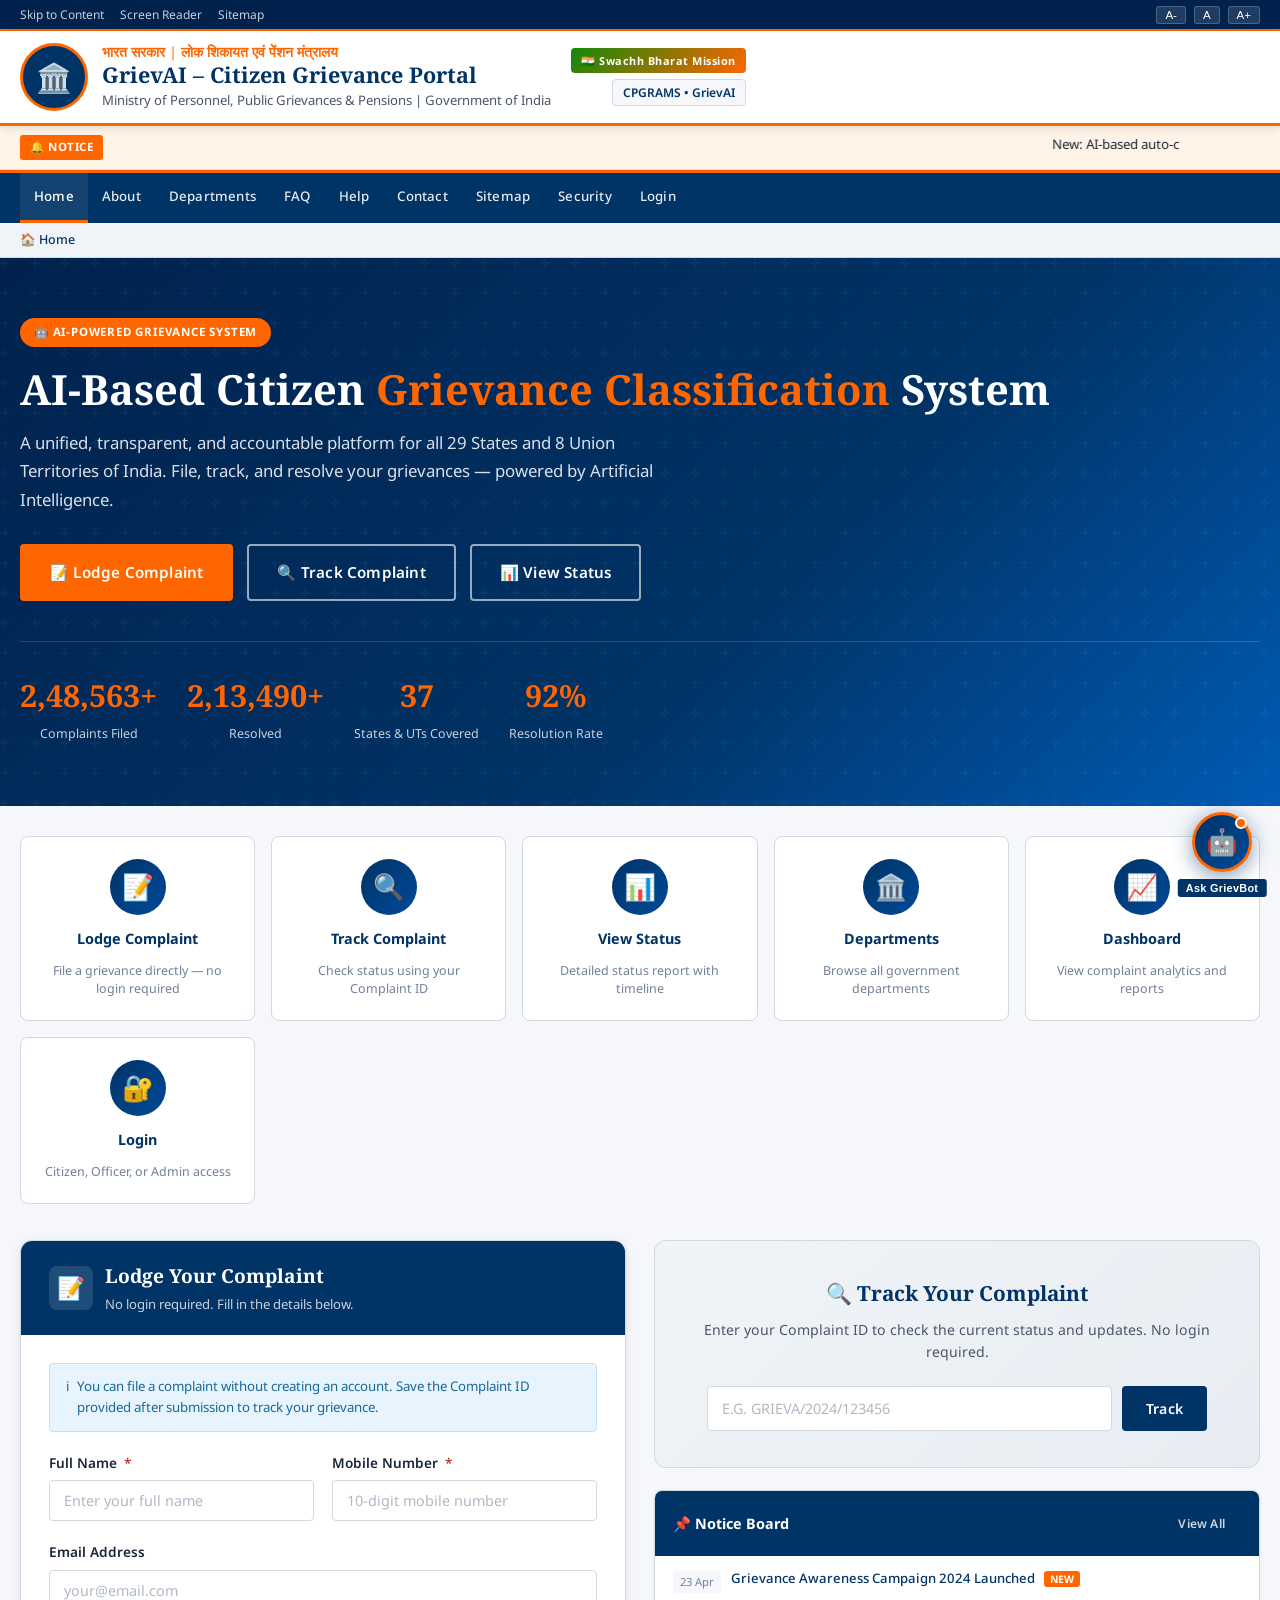
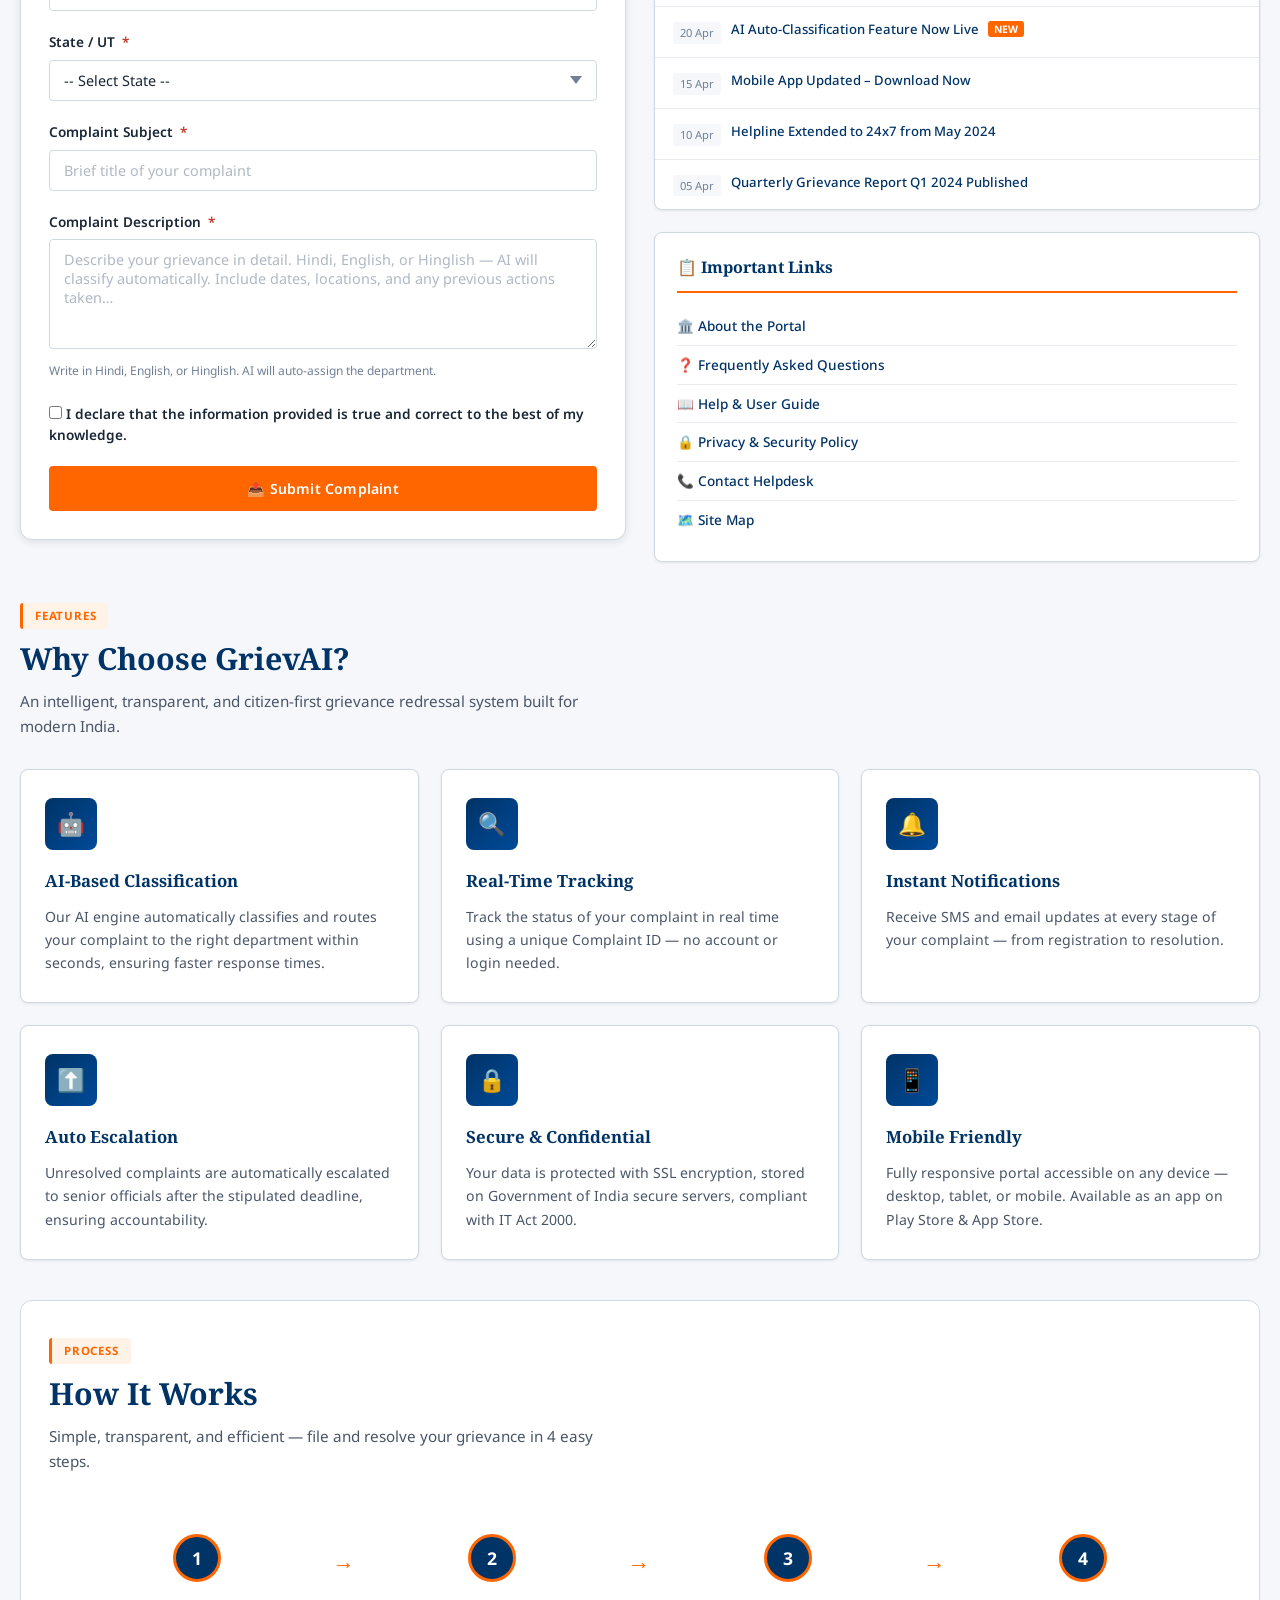
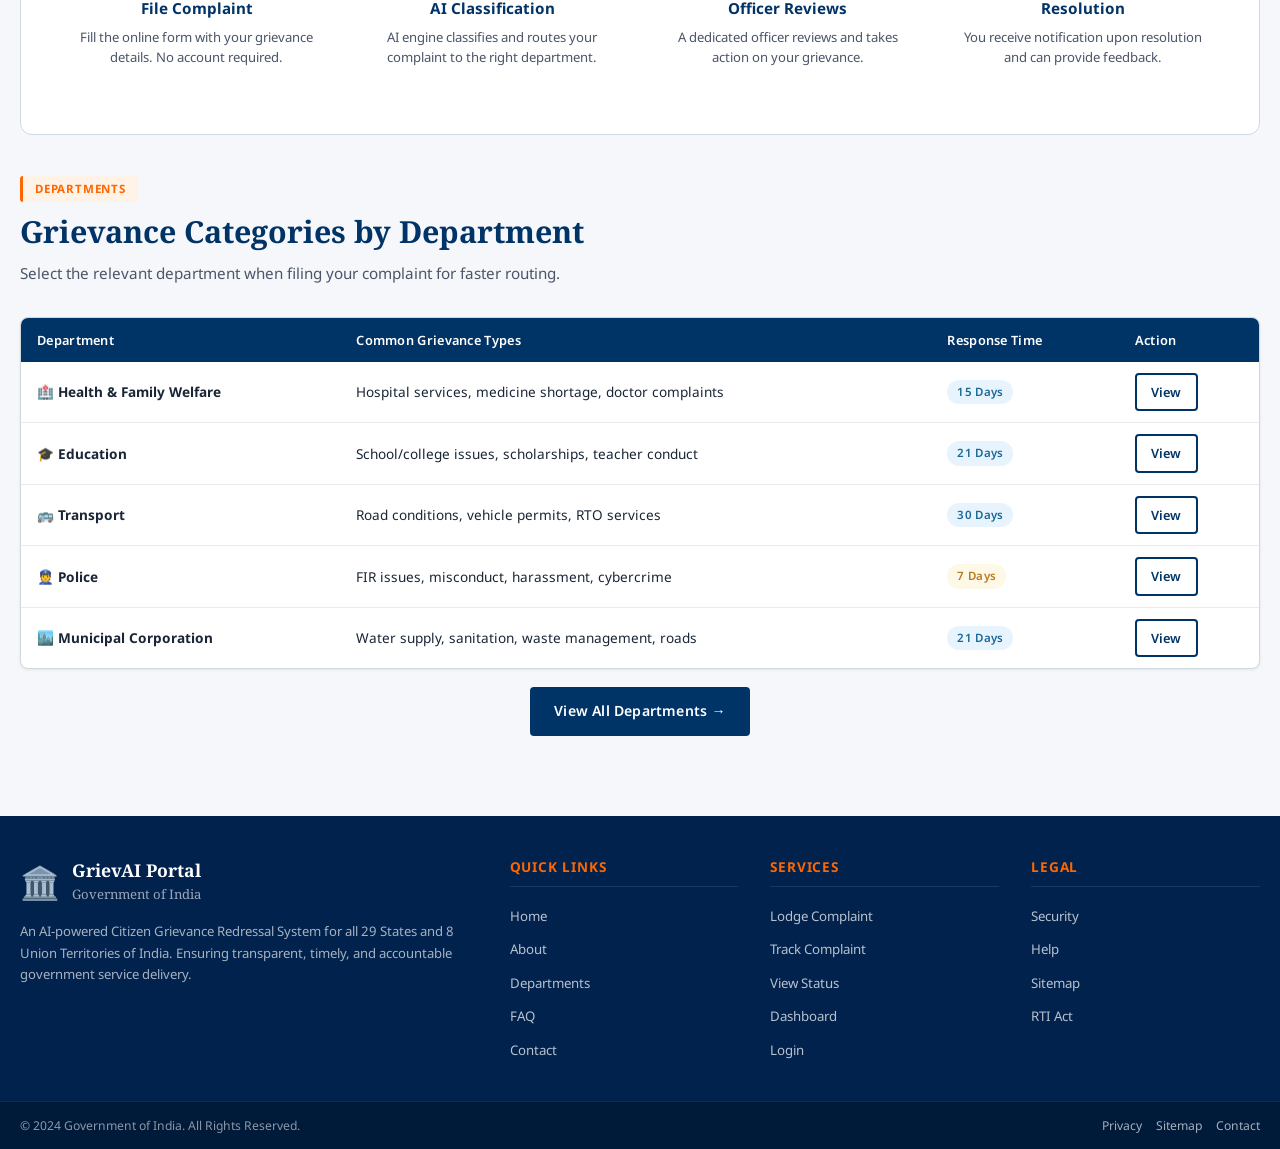
==== commit d4772bfd: "index.html" ====
--- a/index.html
+++ b/index.html
@@ -6,6 +6,7 @@
   <meta name="description" content="GrievAI – AI-Based Citizen Grievance Redressal Portal. Government of India. Lodge and track complaints online.">
   <meta name="keywords" content="grievance, complaint, government, india, cpgrams, online grievance">
   <title>GrievAI – Citizen Grievance Portal | Government of India</title>
+  <link rel="stylesheet" href="https://fonts.googleapis.com/css2?family=Noto+Sans:wght@400;500;600;700&family=Noto+Sans+Devanagari:wght@400;600;700&family=Noto+Serif:wght@400;600;700&display=swap">
   <link rel="stylesheet" href="css/style.css">
   <link rel="stylesheet" href="css/chatbot.css">
 </head>
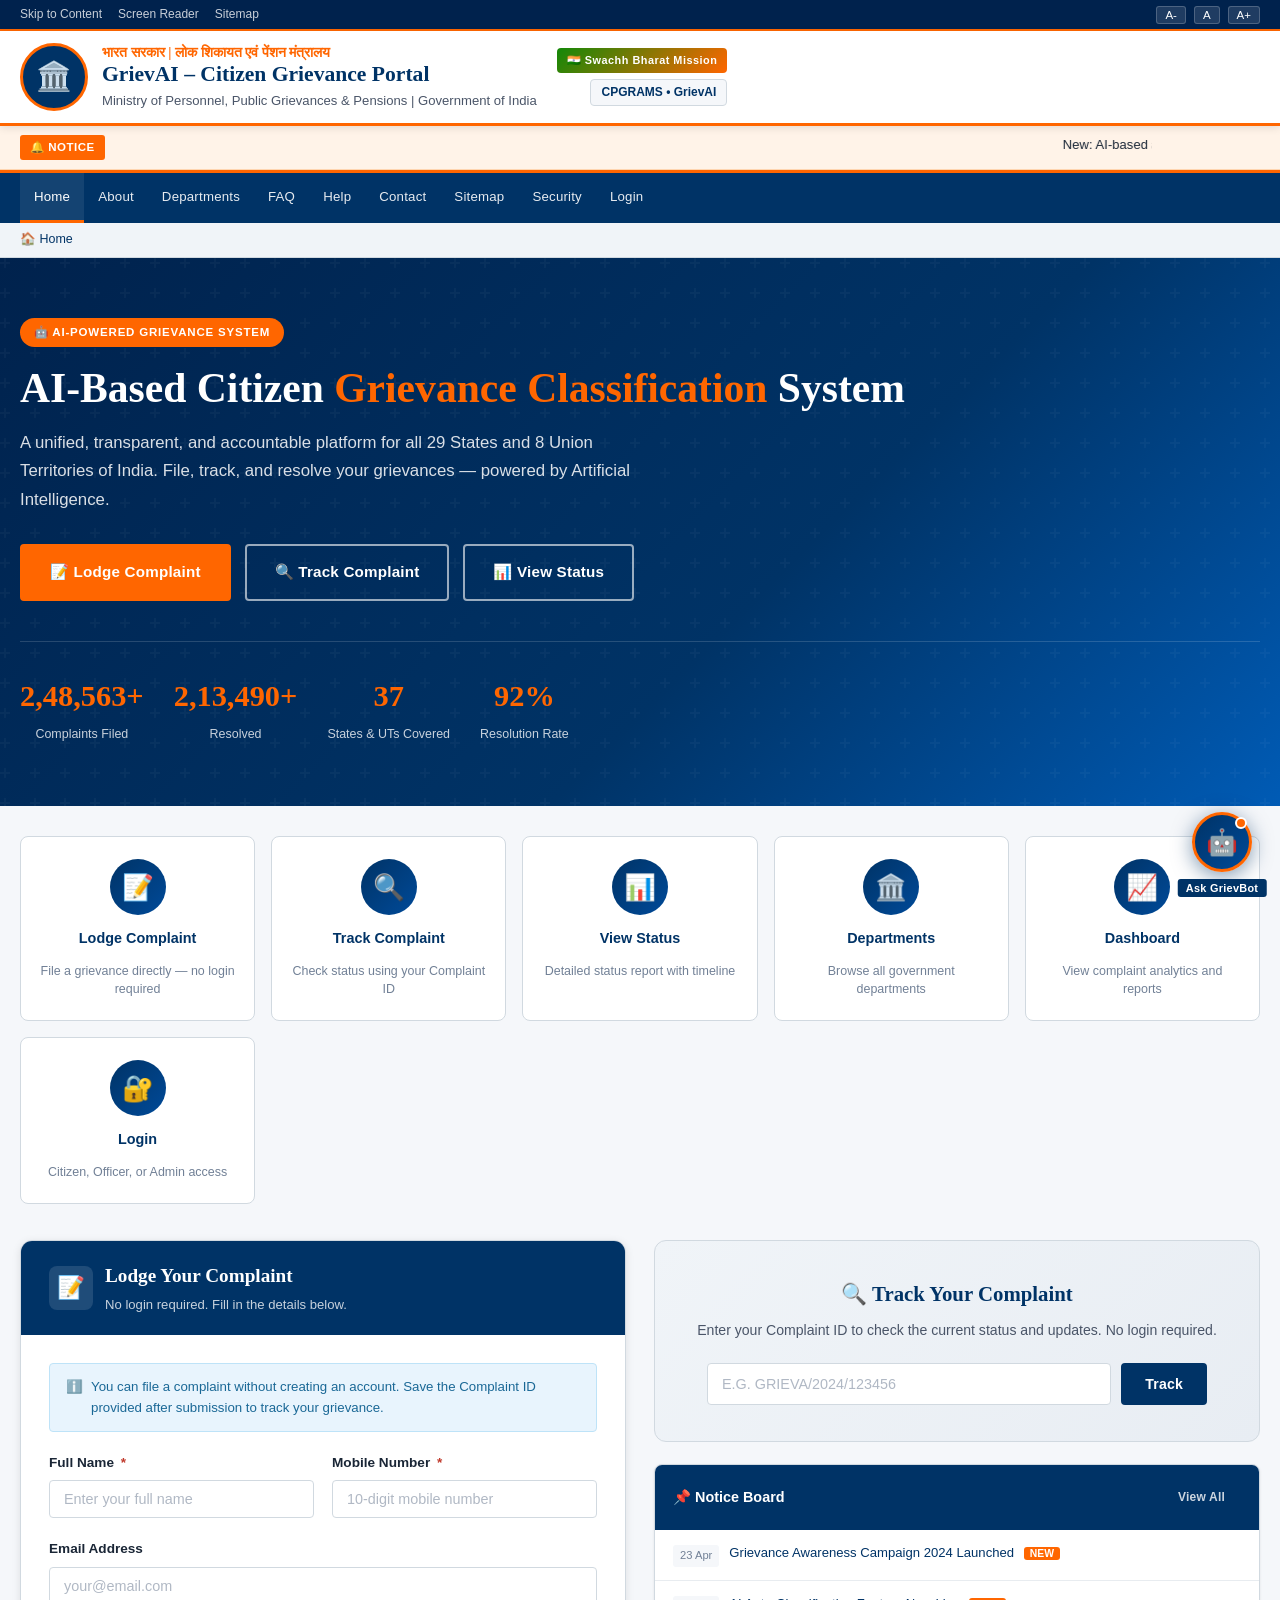
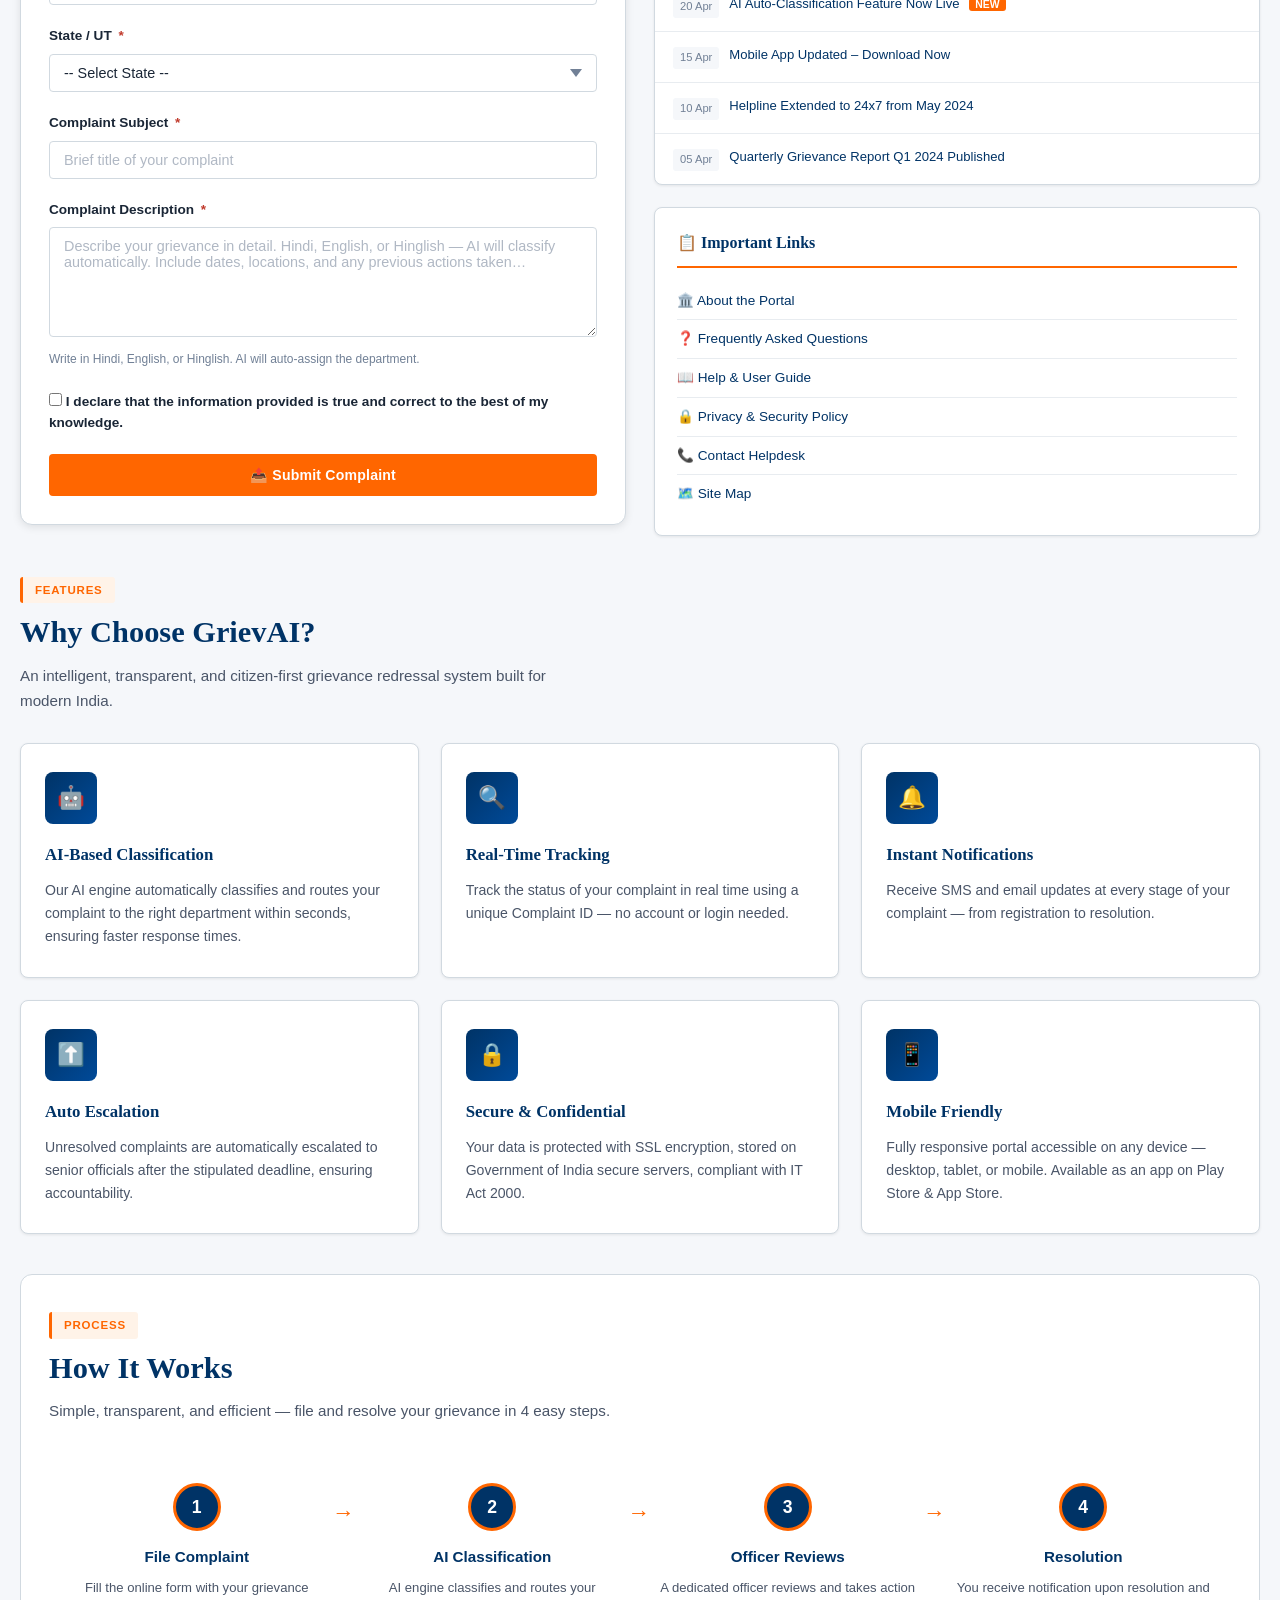
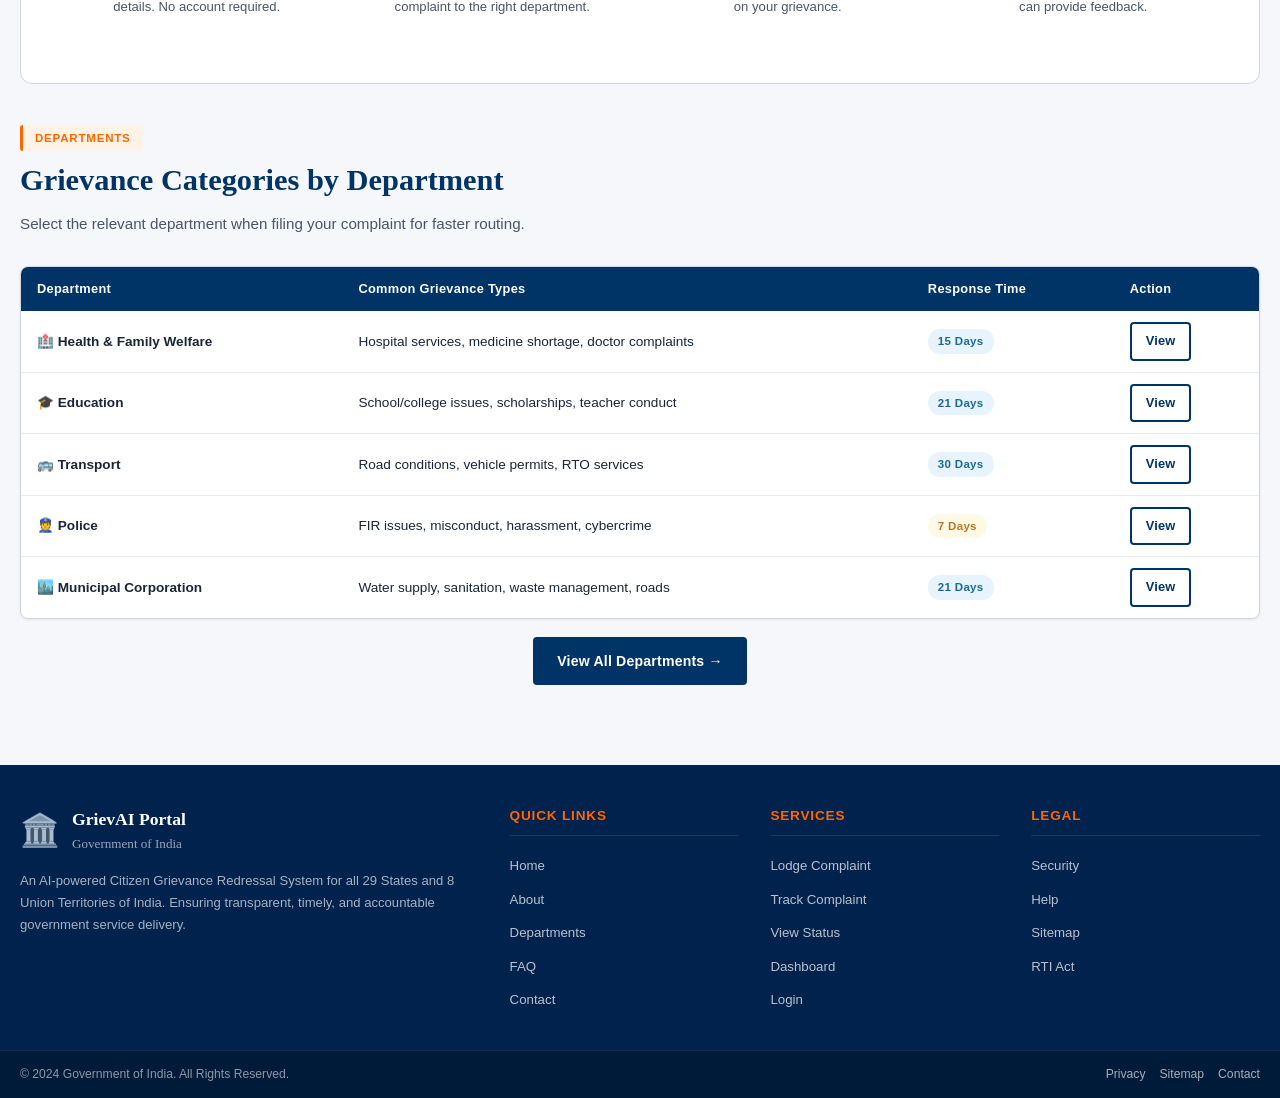
==== commit 4fb59eaa: "Update index.html" ====
--- a/index.html
+++ b/index.html
@@ -6,8 +6,7 @@
   <meta name="description" content="GrievAI – AI-Based Citizen Grievance Redressal Portal. Government of India. Lodge and track complaints online.">
   <meta name="keywords" content="grievance, complaint, government, india, cpgrams, online grievance">
   <title>GrievAI – Citizen Grievance Portal | Government of India</title>
-  <link rel="stylesheet" href="https://fonts.googleapis.com/css2?family=Noto+Sans:wght@400;500;600;700&family=Noto+Sans+Devanagari:wght@400;600;700&family=Noto+Serif:wght@400;600;700&display=swap">
-  <link rel="stylesheet" href="css/style.css">
+ <link rel="stylesheet" href="css/style.css">
   <link rel="stylesheet" href="css/chatbot.css">
 </head>
 <body>
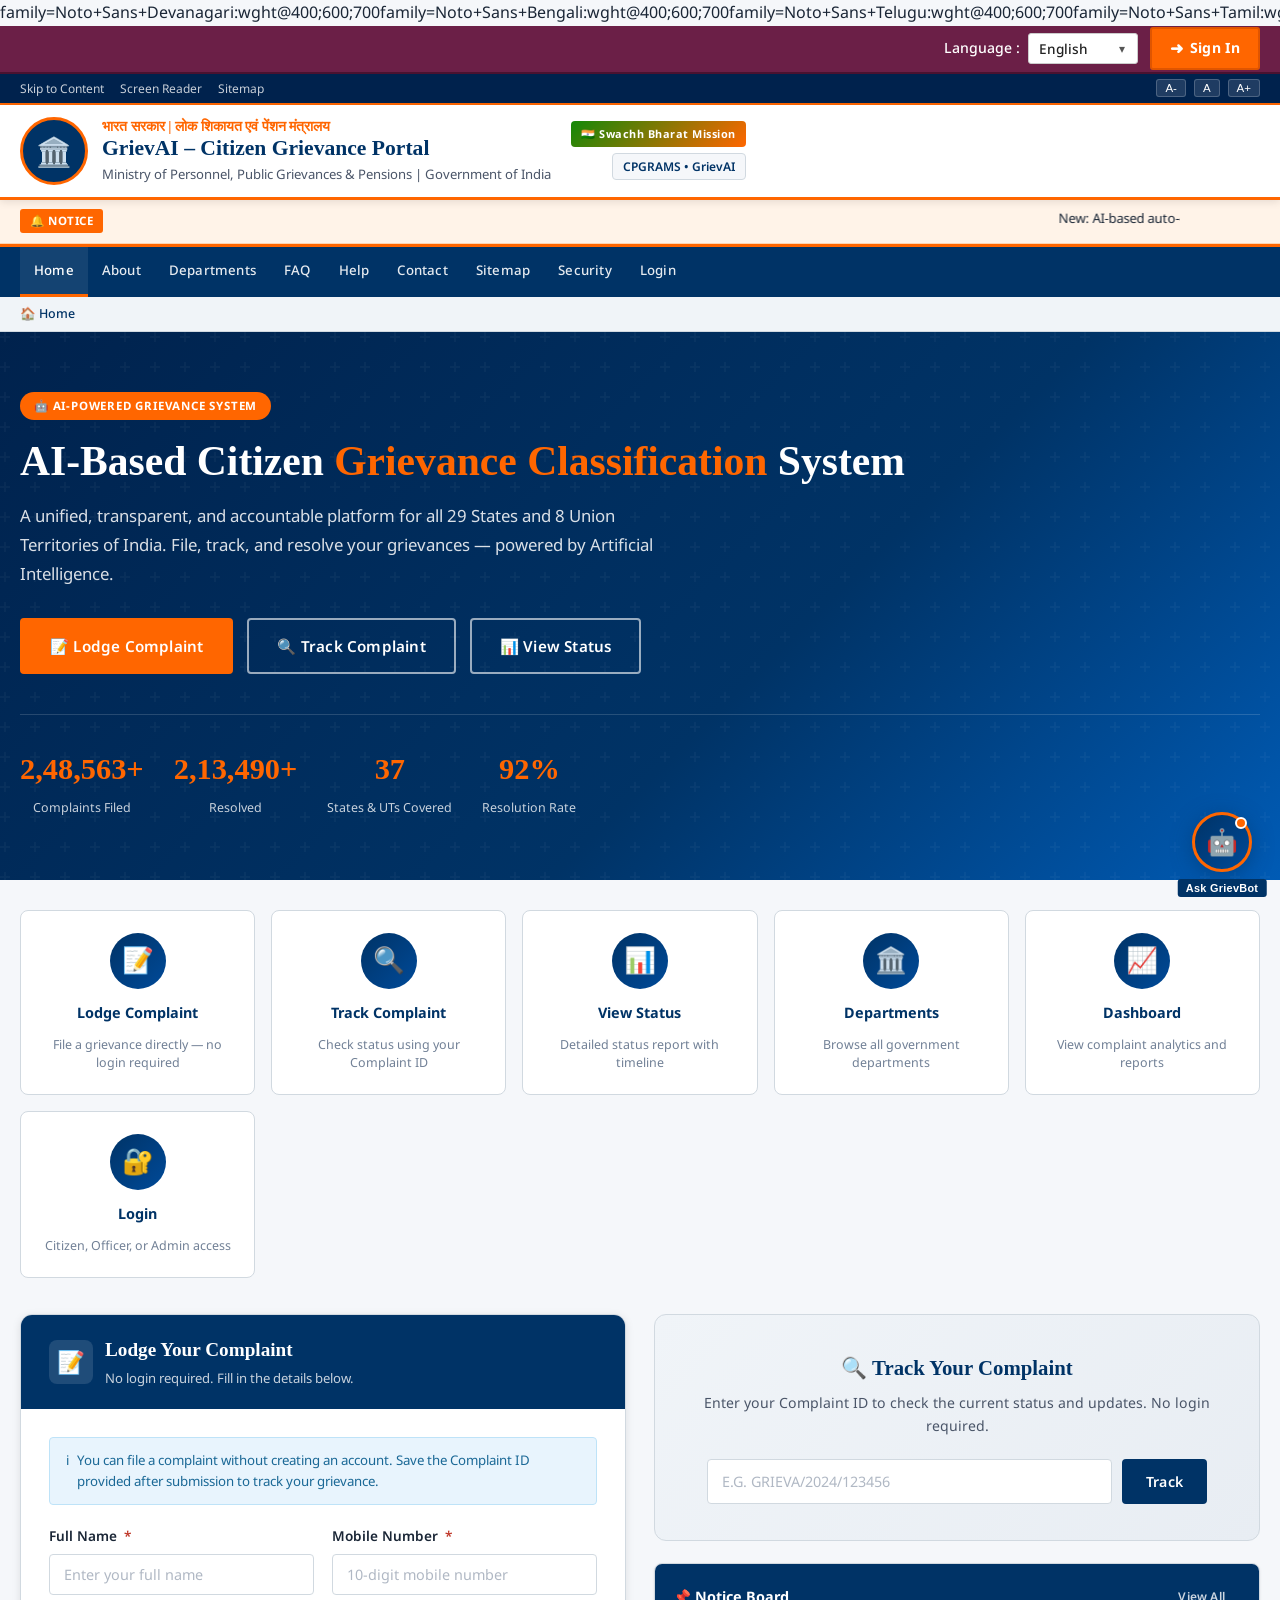
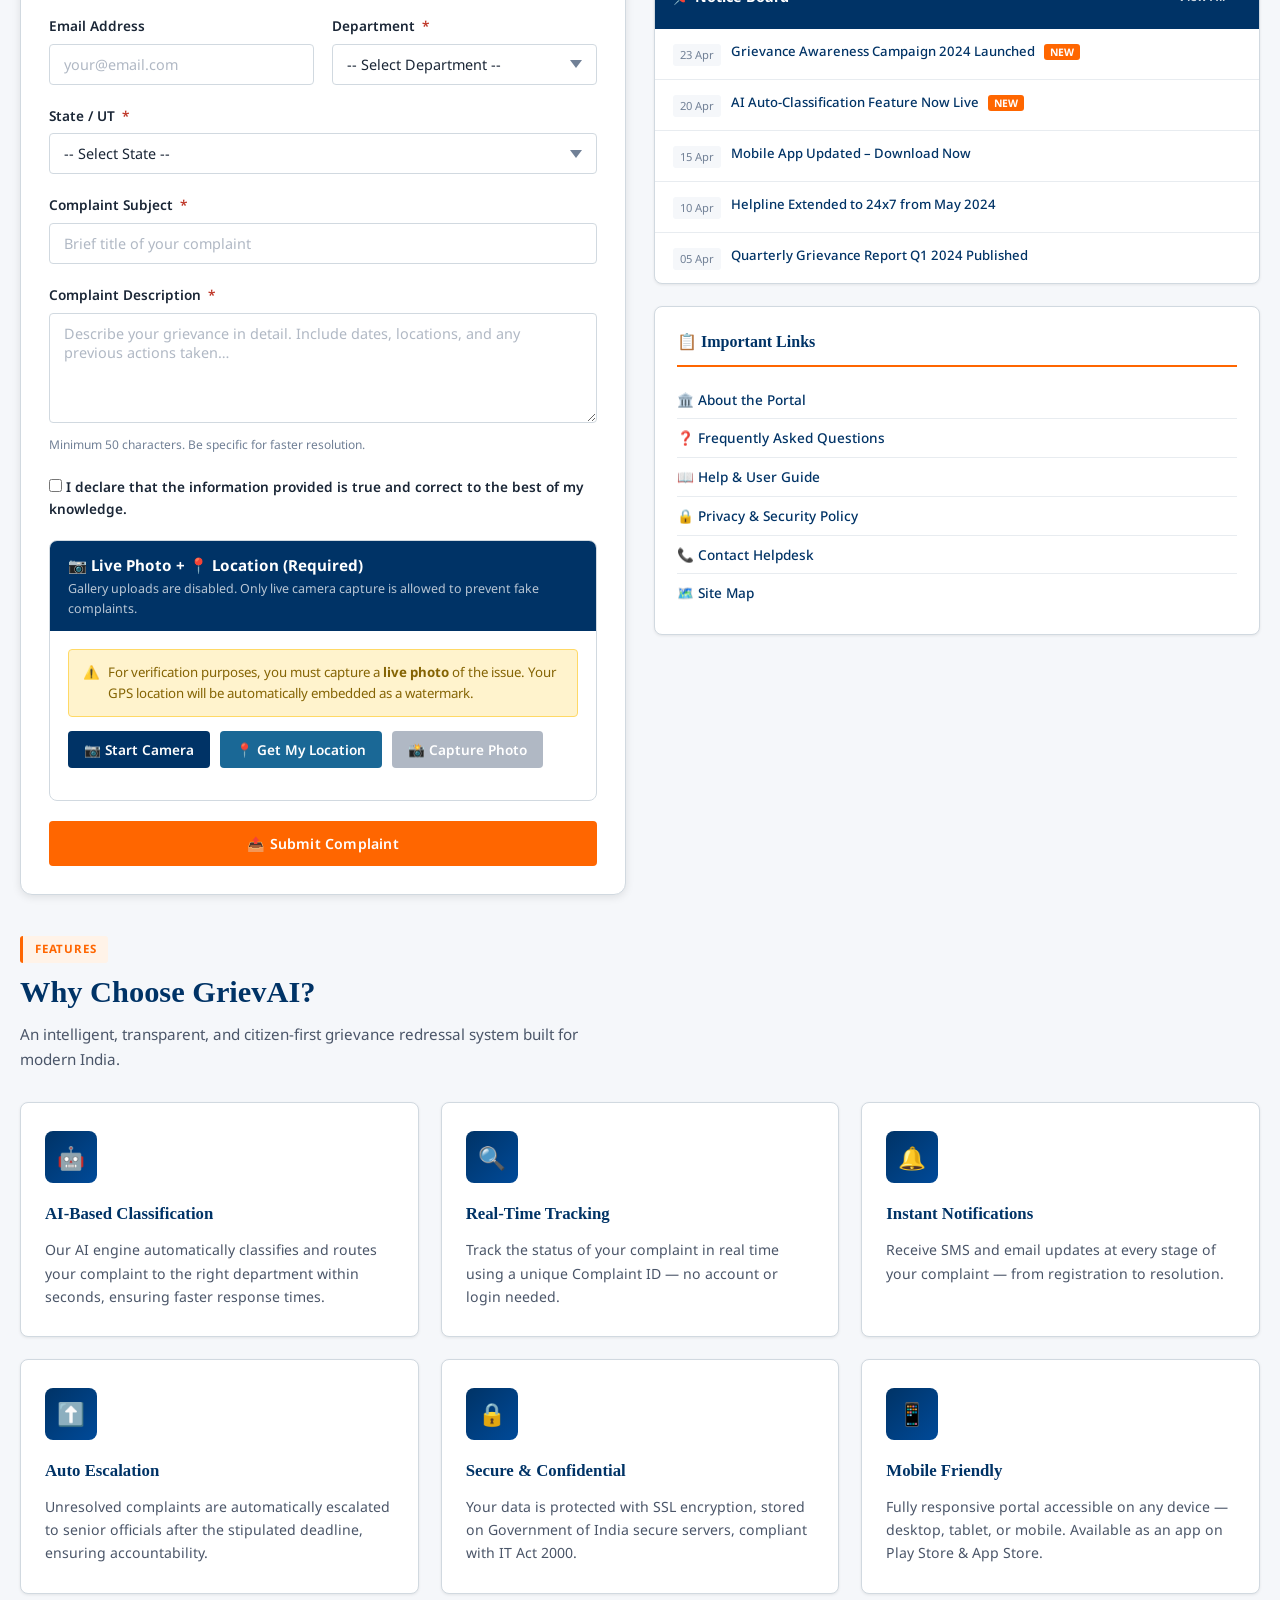
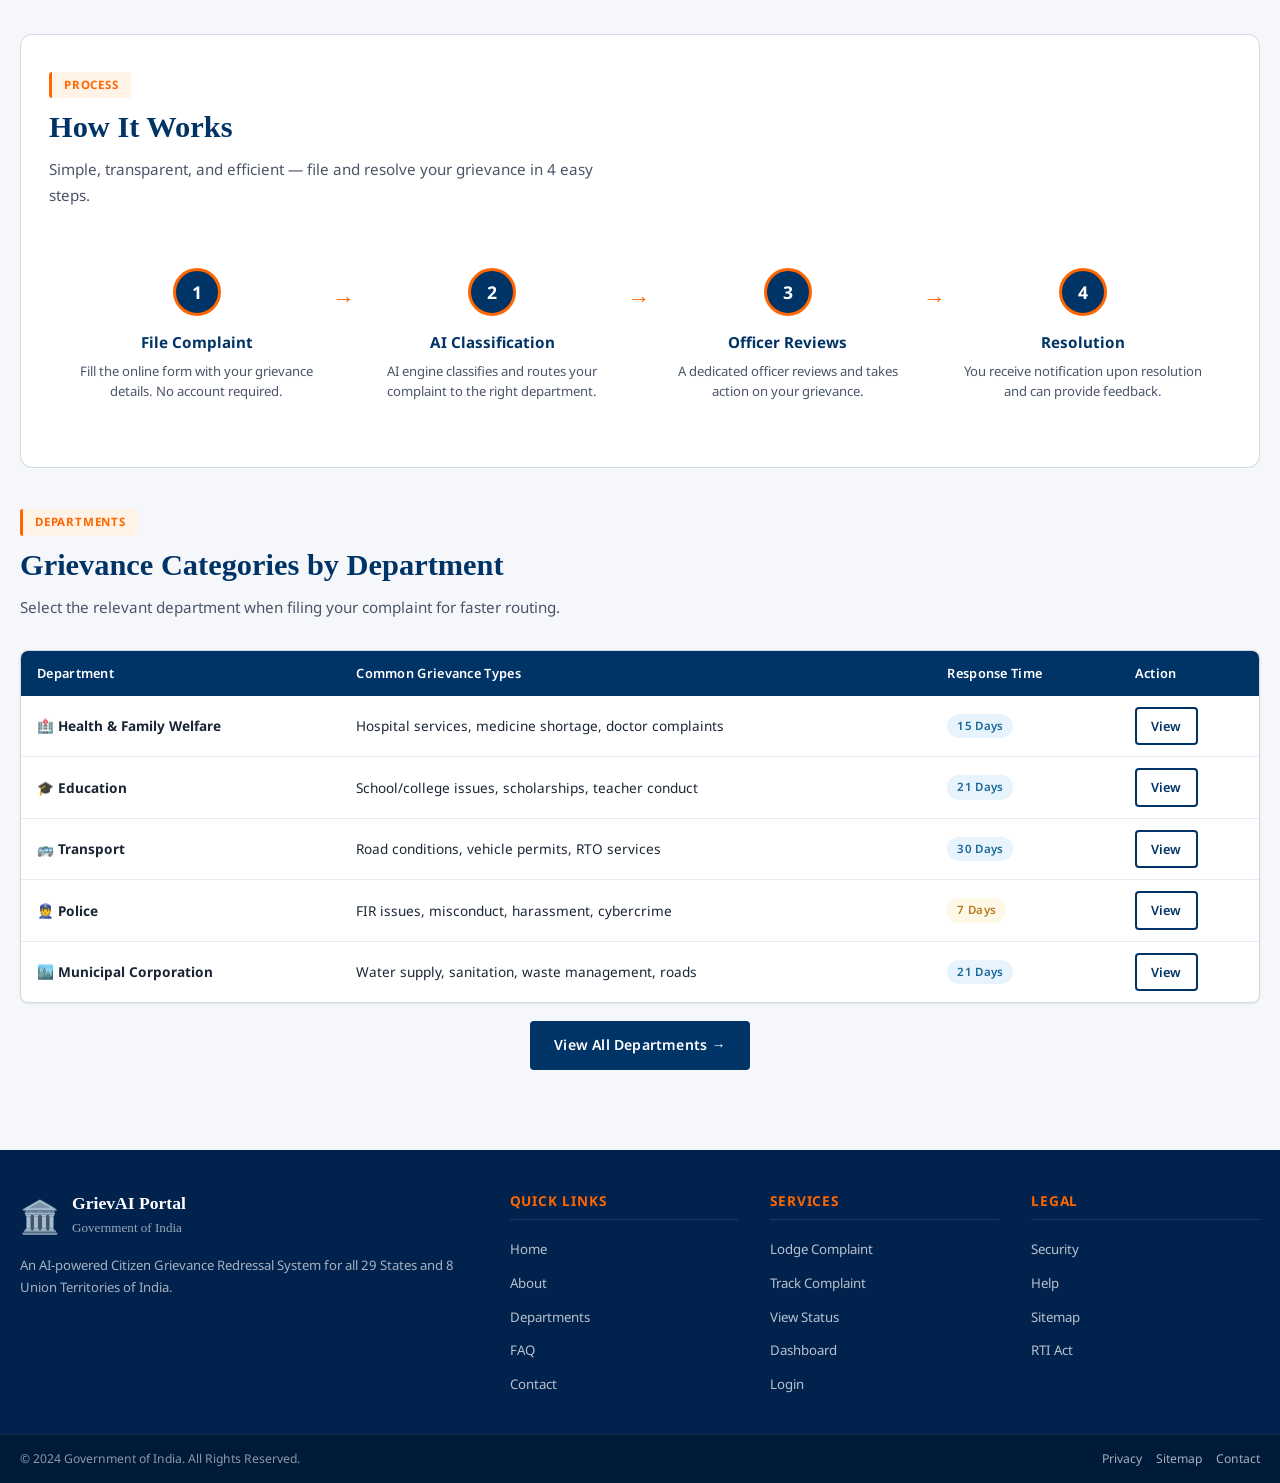
==== commit 5f7d1d1e: "Add files via upload" ====
--- a/index.html
+++ b/index.html
@@ -6,7 +6,8 @@
   <meta name="description" content="GrievAI – AI-Based Citizen Grievance Redressal Portal. Government of India. Lodge and track complaints online.">
   <meta name="keywords" content="grievance, complaint, government, india, cpgrams, online grievance">
   <title>GrievAI – Citizen Grievance Portal | Government of India</title>
- <link rel="stylesheet" href="css/style.css">
+  <link rel="stylesheet" href="https://fonts.googleapis.com/css2?family=Noto+Sans:wght@400;500;600;700<link rel="stylesheet" href="css/style.css">family=Noto+Sans+Devanagari:wght@400;600;700<link rel="stylesheet" href="css/style.css">family=Noto+Sans+Bengali:wght@400;600;700<link rel="stylesheet" href="css/style.css">family=Noto+Sans+Telugu:wght@400;600;700<link rel="stylesheet" href="css/style.css">family=Noto+Sans+Tamil:wght@400;600;700<link rel="stylesheet" href="css/style.css">family=Noto+Sans+Malayalam:wght@400;600;700<link rel="stylesheet" href="css/style.css">family=Noto+Sans+Kannada:wght@400;600;700<link rel="stylesheet" href="css/style.css">family=Noto+Sans+Gujarati:wght@400;600;700<link rel="stylesheet" href="css/style.css">family=Noto+Sans+Gurmukhi:wght@400;600;700<link rel="stylesheet" href="css/style.css">family=Noto+Sans+Odia:wght@400;600;700<link rel="stylesheet" href="css/style.css">family=Noto+Nastaliq+Urdu:wght@400;700<link rel="stylesheet" href="css/style.css">display=swap">
+  <link rel="stylesheet" href="css/style.css">
   <link rel="stylesheet" href="css/chatbot.css">
 </head>
 <body>
@@ -24,9 +25,9 @@
   <!-- Hero Section -->
   <section class="hero-section">
     <div class="hero-inner">
-      <span class="hero-badge" data-i18n="hero.badge">🤖 AI-Powered Grievance System</span>
-      <h1 data-i18n="hero.title">AI-Based Citizen <span>Grievance Classification</span> System</h1>
-      <p>A unified, transparent, and accountable platform for all 29 States and 8 Union Territories of India. File, track, and resolve your grievances — powered by Artificial Intelligence.</p>
+      <span class="hero-badge" data-i18n="page.home.badge">🤖 AI-Powered Grievance System</span>
+      <h1 data-i18n="home.h1">AI-Based Citizen <span>Grievance Classification</span> System</h1>
+      <p data-i18n="page.home.desc">A unified, transparent, and accountable platform for all 29 States and 8 Union Territories of India. File, track, and resolve your grievances — powered by Artificial Intelligence.</p>
       <div class="hero-actions">
         <a href="#lodge" class="btn btn-primary btn-lg" data-i18n="btn.lodge">📝 Lodge Complaint</a>
         <a href="track.html" class="btn btn-outline-white btn-lg" data-i18n="btn.track">🔍 Track Complaint</a>
@@ -35,7 +36,7 @@
       <div class="hero-stats">
         <div class="hero-stat">
           <span class="stat-num" data-count="248563" data-suffix="+">0</span>
-          <span class="stat-label">Complaints Filed</span>
+          <span class="stat-label"></span><span class="stat-label" data-i18n="stat.filed">Complaints Filed</span>
         </div>
         <div class="hero-stat">
           <span class="stat-num" data-count="213490" data-suffix="+">0</span>
@@ -43,11 +44,11 @@
         </div>
         <div class="hero-stat">
           <span class="stat-num" data-count="37">0</span>
-          <span class="stat-label">States & UTs Covered</span>
+          <span class="stat-label"></span><span class="stat-label" data-i18n="stat.states">States &amp; UTs Covered</span>
         </div>
         <div class="hero-stat">
           <span class="stat-num" data-count="92" data-suffix="%">0</span>
-          <span class="stat-label">Resolution Rate</span>
+          <span class="stat-label"></span><span class="stat-label" data-i18n="stat.rate">Resolution Rate</span>
         </div>
       </div>
     </div>
@@ -60,33 +61,33 @@
       <div class="quick-actions">
         <a href="#lodge" class="quick-action-card">
           <div class="qa-icon">📝</div>
-          <h4>Lodge Complaint</h4>
-          <p>File a grievance directly — no login required</p>
+          <h4 data-i18n="qa.lodge.title">Lodge Complaint</h4>
+          <p data-i18n="qa.lodge.desc">File a grievance directly — no login required</p>
         </a>
         <a href="track.html" class="quick-action-card">
           <div class="qa-icon">🔍</div>
-          <h4>Track Complaint</h4>
-          <p>Check status using your Complaint ID</p>
+          <h4 data-i18n="qa.track.title">Track Complaint</h4>
+          <p data-i18n="qa.track.desc">Check status using your Complaint ID</p>
         </a>
         <a href="status.html" class="quick-action-card">
           <div class="qa-icon">📊</div>
-          <h4>View Status</h4>
-          <p>Detailed status report with timeline</p>
+          <h4 data-i18n="qa.status.title">View Status</h4>
+          <p data-i18n="qa.status.desc">Detailed status report with timeline</p>
         </a>
         <a href="departments.html" class="quick-action-card">
           <div class="qa-icon">🏛️</div>
-          <h4>Departments</h4>
-          <p>Browse all government departments</p>
+          <h4 data-i18n="qa.dept.title">Departments</h4>
+          <p data-i18n="qa.dept.desc">Browse all government departments</p>
         </a>
         <a href="dashboard.html" class="quick-action-card">
           <div class="qa-icon">📈</div>
-          <h4>Dashboard</h4>
-          <p>View complaint analytics and reports</p>
+          <h4 data-i18n="qa.dash.title">Dashboard</h4>
+          <p data-i18n="qa.dash.desc">View complaint analytics and reports</p>
         </a>
         <a href="login.html" class="quick-action-card">
           <div class="qa-icon">🔐</div>
-          <h4>Login</h4>
-          <p>Citizen, Officer, or Admin access</p>
+          <h4 data-i18n="qa.login.title">Login</h4>
+          <p data-i18n="qa.login.desc">Citizen, Officer, or Admin access</p>
         </a>
       </div>
     </section>
@@ -100,8 +101,8 @@
           <div class="form-section-header">
             <div class="form-section-icon">📝</div>
             <div>
-              <h2 data-i18n="form.lodge.title">Lodge Your Complaint</h2>
-              <p>No login required. Fill in the details below.</p>
+              <h2 data-i18n="form.lodge.h2">Lodge Your Complaint</h2>
+              <p data-i18n="form.lodge.sub">No login required. Fill in the details below.</p>
             </div>
           </div>
           <div class="complaint-form-body">
@@ -113,61 +114,36 @@
             <form id="complaintForm" novalidate>
               <div class="form-row">
                 <div class="form-group">
-                  <label for="fname" data-i18n="form.name">Full Name <span class="required">*</span></label>
+                  <label for="fname"><span data-i18n="form.name">Full Name</span> <span class="required">*</span></label>
                   <input type="text" id="fname" name="name" class="form-control" placeholder="Enter your full name" required>
                 </div>
                 <div class="form-group">
-                  <label for="fmobile" data-i18n="form.mobile">Mobile Number <span class="required">*</span></label>
+                  <label for="fmobile"><span data-i18n="form.mobile">Mobile Number</span> <span class="required">*</span></label>
                   <input type="tel" id="fmobile" name="mobile" class="form-control" placeholder="10-digit mobile number" maxlength="10" required>
                 </div>
               </div>
-              <div class="form-group">
-                <label for="femail" data-i18n="form.email">Email Address</label>
-                <input type="email" id="femail" name="email" class="form-control" placeholder="your@email.com">
-              </div>
-
-              <!-- AI Classification Preview Box -->
-              <div id="aiPreviewBox" style="display:none;margin-bottom:16px;background:linear-gradient(135deg,#eef4ff,#f0fff4);border:1.5px solid #b3d1ff;border-radius:10px;padding:14px 18px;">
-                <div style="display:flex;align-items:center;gap:8px;margin-bottom:10px;">
-                  <span style="font-size:1.2rem;">🤖</span>
-                  <strong style="color:#003366;font-size:0.88rem;">AI Auto-Classification</strong>
-                  <span id="aiSpinner" style="display:none;font-size:0.75rem;color:#666;margin-left:4px;">⏳ Analysing…</span>
-                </div>
-                <div style="display:grid;grid-template-columns:1fr 1fr;gap:10px;">
-                  <div style="background:#fff;border-radius:7px;padding:10px;border:1px solid #d0e4ff;">
-                    <div style="font-size:0.7rem;color:#666;margin-bottom:3px;">📂 CATEGORY</div>
-                    <div id="aiCategory" style="font-weight:700;color:#003366;font-size:0.92rem;">—</div>
-                  </div>
-                  <div style="background:#fff;border-radius:7px;padding:10px;border:1px solid #d0e4ff;">
-                    <div style="font-size:0.7rem;color:#666;margin-bottom:3px;">🏛️ DEPARTMENT</div>
-                    <div id="aiDepartment" style="font-weight:700;color:#003366;font-size:0.82rem;line-height:1.3;">—</div>
-                  </div>
-                  <div style="background:#fff;border-radius:7px;padding:10px;border:1px solid #d0e4ff;">
-                    <div style="font-size:0.7rem;color:#666;margin-bottom:3px;">⚡ PRIORITY</div>
-                    <div id="aiPriority" style="font-weight:700;font-size:0.92rem;">—</div>
-                  </div>
-                  <div style="background:#fff;border-radius:7px;padding:10px;border:1px solid #d0e4ff;">
-                    <div style="font-size:0.7rem;color:#666;margin-bottom:3px;">🌐 LANGUAGE</div>
-                    <div id="aiLanguage" style="font-weight:700;color:#003366;font-size:0.92rem;">—</div>
-                  </div>
-                </div>
-                <div style="margin-top:10px;">
-                  <div style="display:flex;justify-content:space-between;align-items:center;margin-bottom:4px;">
-                    <span style="font-size:0.72rem;color:#666;">AI Confidence</span>
-                    <span id="aiConfidenceText" style="font-size:0.72rem;font-weight:700;color:#003366;">0%</span>
-                  </div>
-                  <div style="height:6px;background:#e0e7ef;border-radius:3px;overflow:hidden;">
-                    <div id="aiConfidenceBar" style="height:100%;width:0%;background:linear-gradient(to right,#003366,#28a745);border-radius:3px;transition:width 0.5s ease;"></div>
-                  </div>
-                </div>
-                <p style="font-size:0.72rem;color:#555;margin-top:8px;margin-bottom:0;">
-                  🤖 Department assigned automatically. No manual selection required.
-                </p>
+              <div class="form-row">
+                <div class="form-group">
+                  <label for="femail"><span data-i18n="form.email">Email Address</span></label>
+                  <input type="email" id="femail" name="email" class="form-control" placeholder="your@email.com">
+                </div>
+                <div class="form-group">
+                  <label for="fdept"><span data-i18n="form.dept">Department</span> <span class="required">*</span></label>
+                  <select id="fdept" name="department" class="form-control" required>
+                    <option value="" data-i18n="form.dept.ph">-- Select Department --</option>
+                    <option>Ministry of Health &amp; Family Welfare</option>
+                    <option>Department of Education</option>
+                    <option>Transport Authority</option>
+                    <option>Police Department</option>
+                    <option>Municipal Corporation</option>
+                    <option>Other</option>
+                  </select>
+                </div>
               </div>
               <div class="form-group">
                 <label for="fstate">State / UT <span class="required">*</span></label>
                 <select id="fstate" name="state" class="form-control" required>
-                  <option value="">-- Select State --</option>
+                  <option value="" data-i18n="form.state.ph">-- Select State --</option>
                   <option>Andhra Pradesh</option><option>Arunachal Pradesh</option><option>Assam</option>
                   <option>Bihar</option><option>Chhattisgarh</option><option>Delhi (NCT)</option>
                   <option>Goa</option><option>Gujarat</option><option>Haryana</option>
@@ -181,29 +157,84 @@
                 </select>
               </div>
               <div class="form-group">
-                <label for="fsubject" data-i18n="form.subject">Complaint Subject <span class="required">*</span></label>
-                <input type="text" id="fsubject" name="subject" class="form-control" placeholder="Brief title of your complaint" required oninput="triggerAIClassify()">
+                <label for="fsubject"><span data-i18n="form.subject">Complaint Subject</span> <span class="required">*</span></label>
+                <input type="text" id="fsubject" name="subject" class="form-control" placeholder="Brief title of your complaint" required>
               </div>
               <div class="form-group">
-                <label for="fdesc" data-i18n="form.desc">Complaint Description <span class="required">*</span></label>
-                <textarea id="fdesc" name="description" class="form-control" rows="4"
-                  placeholder="Describe your grievance in detail. Hindi, English, or Hinglish — AI will classify automatically. Include dates, locations, and any previous actions taken…"
-                  required oninput="triggerAIClassify()"></textarea>
-                <span class="form-hint">Write in Hindi, English, or Hinglish. AI will auto-assign the department.</span>
-              </div>
-
-              <!-- Hidden fields filled by AI -->
-              <input type="hidden" id="fAiCategory"    name="ai_category">
-              <input type="hidden" id="fAiDepartment"  name="ai_department">
-              <input type="hidden" id="fAiPriority"    name="ai_priority">
-              <input type="hidden" id="fAiLanguage"    name="ai_language">
-              <input type="hidden" id="fAiConfidence"  name="ai_confidence">
-
+                <label for="fdesc"><span data-i18n="form.desc">Complaint Description</span> <span class="required">*</span></label>
+                <textarea id="fdesc" name="description" class="form-control" rows="4" placeholder="Describe your grievance in detail. Include dates, locations, and any previous actions taken…" required></textarea>
+                <span class="form-hint">Minimum 50 characters. Be specific for faster resolution.</span>
+              </div>
               <div class="form-group">
                 <label>
                   <input type="checkbox" required> I declare that the information provided is true and correct to the best of my knowledge.
                 </label>
               </div>
+
+              <!-- ── Live Camera + Geo Section ── -->
+              <div class="camera-section">
+                <div class="camera-section-header">
+                  <div>
+                    <h4>📷 Live Photo + 📍 Location (Required)</h4>
+                    <p>Gallery uploads are disabled. Only live camera capture is allowed to prevent fake complaints.</p>
+                  </div>
+                </div>
+                <div class="camera-section-body">
+
+                  <div class="camera-blocked-notice">
+                    <span>⚠️</span>
+                    <span>For verification purposes, you must capture a <strong>live photo</strong> of the issue. Your GPS location will be automatically embedded as a watermark.</span>
+                  </div>
+
+                  <!-- Camera Status -->
+                  <div class="camera-status" id="cameraStatus"></div>
+
+                  <!-- Location Status -->
+                  <div class="camera-status" id="locationStatus"></div>
+
+                  <!-- Controls -->
+                  <div class="camera-controls">
+                    <button type="button" class="btn-camera-start" id="btnStartCamera" onclick="startComplaintCamera()">
+                      📷 Start Camera
+                    </button>
+                    <button type="button" class="btn-get-location" id="btnGetLocation" onclick="getComplaintLocation()">
+                      📍 Get My Location
+                    </button>
+                    <button type="button" class="btn-camera-capture" id="btnCapture" onclick="captureComplaintPhoto()" disabled>
+                      📸 Capture Photo
+                    </button>
+                    <button type="button" class="btn-camera-retake" id="btnRetake" onclick="retakePhoto()" style="display:none;">
+                      🔄 Retake
+                    </button>
+                  </div>
+
+                  <!-- Live Video Preview -->
+                  <div class="camera-video-wrap" id="cameraVideoWrap" style="display:none;">
+                    <video id="cameraVideo" autoplay muted playsinline></video>
+                    <div class="camera-video-overlay">
+                      <span class="live-dot"></span> LIVE
+                    </div>
+                  </div>
+
+                  <!-- Coordinates -->
+                  <div class="camera-coords" id="cameraCoords"></div>
+
+                  <!-- Captured Photo Preview -->
+                  <div class="camera-preview-wrap" id="previewWrap">
+                    <h5>✅ Captured Photo (with geo-watermark):</h5>
+                    <img id="capturedPreview" class="camera-preview-img" alt="Captured complaint photo">
+                  </div>
+
+                  <!-- Validation errors -->
+                  <div class="camera-validation-error" id="cameraValidationError">
+                    <strong>⚠️ Please fix the following:</strong>
+                    <ul id="cameraValidationList"></ul>
+                  </div>
+
+                </div>
+              </div>
+              <!-- ── End Camera Section ── -->
+
               <button type="submit" class="btn btn-primary btn-full" data-i18n="btn.submit">📤 Submit Complaint</button>
             </form>
           </div>
@@ -214,7 +245,7 @@
       <div style="display:flex;flex-direction:column;gap:22px;">
         <!-- Track Box -->
         <div class="track-box">
-          <h3 data-i18n="track.box.title">🔍 Track Your Complaint</h3>
+          <h3 data-i18n="track.box.h3">🔍 Track Your Complaint</h3>
           <p>Enter your Complaint ID to check the current status and updates. No login required.</p>
           <form class="track-form" style="margin:0;">
             <div class="track-input-row">
@@ -229,7 +260,7 @@
         <div class="notice-board">
           <div class="notice-board-header">
             <h4 data-i18n="notice.title">📌 Notice Board</h4>
-            <a href="#" class="btn btn-sm" style="color:rgba(255,255,255,0.8);font-size:0.75rem;">View All</a>
+            <a href="#" class="btn btn-sm" style="color:rgba(255,255,255,0.8);font-size:0.75rem;" data-i18n="notice.viewall">View All</a>
           </div>
           <div class="notice-list">
             <div class="notice-item">
@@ -274,39 +305,39 @@
     <!-- Features Section -->
     <section style="margin-bottom:40px;">
       <div class="section-header">
-        <span class="section-tag">Features</span>
-        <h2>Why Choose GrievAI?</h2>
+        <span class="section-tag" data-i18n="feat.tag">Features</span>
+        <h2 data-i18n="feat.title">Why Choose GrievAI?</h2>
         <p>An intelligent, transparent, and citizen-first grievance redressal system built for modern India.</p>
       </div>
       <div class="grid-3" style="gap:22px;">
         <div class="feature-card">
           <div class="feature-icon">🤖</div>
-          <h3>AI-Based Classification</h3>
+          <h3 data-i18n="feat.1.title">AI-Based Classification</h3>
           <p>Our AI engine automatically classifies and routes your complaint to the right department within seconds, ensuring faster response times.</p>
         </div>
         <div class="feature-card">
           <div class="feature-icon">🔍</div>
-          <h3>Real-Time Tracking</h3>
+          <h3 data-i18n="feat.2.title">Real-Time Tracking</h3>
           <p>Track the status of your complaint in real time using a unique Complaint ID — no account or login needed.</p>
         </div>
         <div class="feature-card">
           <div class="feature-icon">🔔</div>
-          <h3>Instant Notifications</h3>
+          <h3 data-i18n="feat.3.title">Instant Notifications</h3>
           <p>Receive SMS and email updates at every stage of your complaint — from registration to resolution.</p>
         </div>
         <div class="feature-card">
           <div class="feature-icon">⬆️</div>
-          <h3>Auto Escalation</h3>
+          <h3 data-i18n="feat.4.title">Auto Escalation</h3>
           <p>Unresolved complaints are automatically escalated to senior officials after the stipulated deadline, ensuring accountability.</p>
         </div>
         <div class="feature-card">
           <div class="feature-icon">🔒</div>
-          <h3>Secure &amp; Confidential</h3>
+          <h3 data-i18n="feat.5.title">Secure &amp; Confidential</h3>
           <p>Your data is protected with SSL encryption, stored on Government of India secure servers, compliant with IT Act 2000.</p>
         </div>
         <div class="feature-card">
           <div class="feature-icon">📱</div>
-          <h3>Mobile Friendly</h3>
+          <h3 data-i18n="feat.6.title">Mobile Friendly</h3>
           <p>Fully responsive portal accessible on any device — desktop, tablet, or mobile. Available as an app on Play Store &amp; App Store.</p>
         </div>
       </div>
@@ -315,29 +346,29 @@
     <!-- How It Works -->
     <section style="margin-bottom:40px;background:var(--white);border:1px solid var(--border);border-radius:var(--radius-lg);padding:36px 28px;">
       <div class="section-header">
-        <span class="section-tag">Process</span>
-        <h2>How It Works</h2>
+        <span class="section-tag" data-i18n="how.tag">Process</span>
+        <h2 data-i18n="how.title">How It Works</h2>
         <p>Simple, transparent, and efficient — file and resolve your grievance in 4 easy steps.</p>
       </div>
       <div class="process-steps">
         <div class="process-step">
           <div class="step-number">1</div>
-          <h4>File Complaint</h4>
+          <h4 data-i18n="how.s1.title">File Complaint</h4>
           <p>Fill the online form with your grievance details. No account required.</p>
         </div>
         <div class="process-step">
           <div class="step-number">2</div>
-          <h4>AI Classification</h4>
+          <h4 data-i18n="how.s2.title">AI Classification</h4>
           <p>AI engine classifies and routes your complaint to the right department.</p>
         </div>
         <div class="process-step">
           <div class="step-number">3</div>
-          <h4>Officer Reviews</h4>
+          <h4 data-i18n="how.s3.title">Officer Reviews</h4>
           <p>A dedicated officer reviews and takes action on your grievance.</p>
         </div>
         <div class="process-step">
           <div class="step-number">4</div>
-          <h4>Resolution</h4>
+          <h4 data-i18n="how.s4.title">Resolution</h4>
           <p>You receive notification upon resolution and can provide feedback.</p>
         </div>
       </div>
@@ -346,18 +377,18 @@
     <!-- Departments Table -->
     <section style="margin-bottom:40px;">
       <div class="section-header">
-        <span class="section-tag">Departments</span>
-        <h2>Grievance Categories by Department</h2>
+        <span class="section-tag" data-i18n="dept.tag">Departments</span>
+        <h2 data-i18n="dept.table.title">Grievance Categories by Department</h2>
         <p>Select the relevant department when filing your complaint for faster routing.</p>
       </div>
       <div class="card" style="overflow:hidden;">
         <table class="data-table">
           <thead>
             <tr>
-              <th>Department</th>
-              <th>Common Grievance Types</th>
-              <th>Response Time</th>
-              <th>Action</th>
+              <th data-i18n="dept.th.name">Department</th>
+              <th data-i18n="dept.th.types">Common Grievance Types</th>
+              <th data-i18n="dept.th.time">Response Time</th>
+              <th data-i18n="dept.th.action">Action</th>
             </tr>
           </thead>
           <tbody>
@@ -395,7 +426,7 @@
         </table>
       </div>
       <div style="text-align:center;margin-top:18px;">
-        <a href="departments.html" class="btn btn-navy">View All Departments →</a>
+        <a href="departments.html" class="btn btn-navy" data-i18n="dept.view.all">View All Departments →</a>
       </div>
     </section>
 
@@ -404,10 +435,10 @@
   <!-- Footer Placeholder -->
   <div id="site-footer-placeholder"></div>
 
+  <script src="js/camera.js"></script>
   <script src="js/lang.js"></script>
   <script src="js/components.js"></script>
   <script src="js/main.js"></script>
   <script src="js/chatbot.js"></script>
-  <script src="js/grievai-ai.js"></script>
 </body>
 </html>
--- a/css/style.css
+++ b/css/style.css
@@ -2559,76 +2559,802 @@
 :lang(ur), :lang(ks), :lang(sd) {
   font-family: 'Noto Nastaliq Urdu', 'Noto Sans Arabic', Arial, sans-serif;
 }
+
 /* =====================================================
    TEXT VISIBILITY FIX — Dark section white text
+   All dark navy/gradient sections must show white text
    ===================================================== */
 
-.hero-section { color: #ffffff; }
-.hero-section h1 { color: #ffffff !important; }
-.hero-section h1 span { color: #FF6600 !important; }
-.hero-section p { color: rgba(255,255,255,0.85) !important; }
-.hero-section .hero-badge { color: #ffffff !important; }
-.hero-stat .stat-num { color: #FF6600 !important; }
-.hero-stat .stat-label { color: rgba(255,255,255,0.78) !important; }
-
-.page-hero { color: #ffffff; }
-.page-hero h1 { color: #ffffff !important; }
-.page-hero p { color: rgba(255,255,255,0.82) !important; }
-
-.about-hero-strip { color: #ffffff; }
-.about-hero-strip h1 { color: #ffffff !important; }
-.about-hero-strip p { color: rgba(255,255,255,0.82) !important; }
-.about-hero-strip .abadge { color: #ffffff !important; }
-
-.about-mission { color: #ffffff; }
-.about-mission h3 { color: #FF6600 !important; }
-.about-mission p { color: rgba(255,255,255,0.88) !important; }
-
-.main-nav { color: #ffffff; }
-.nav-menu li a { color: rgba(255,255,255,0.90) !important; }
+/* Hero section — force white on all children */
+.hero-section,
+.hero-section *:not(span.hero-badge):not(.btn):not(.btn *) {
+  color: inherit;
+}
+.hero-section {
+  color: #ffffff;
+}
+.hero-section h1 {
+  color: #ffffff !important;
+}
+.hero-section h1 span {
+  color: var(--saffron) !important;
+}
+.hero-section p {
+  color: rgba(255, 255, 255, 0.85) !important;
+}
+.hero-section .hero-badge {
+  color: #ffffff !important;
+  background: var(--saffron) !important;
+}
+.hero-stat .stat-num {
+  color: var(--saffron) !important;
+}
+.hero-stat .stat-label {
+  color: rgba(255, 255, 255, 0.78) !important;
+}
+
+/* Page hero (inner pages) */
+.page-hero {
+  color: #ffffff;
+}
+.page-hero h1 {
+  color: #ffffff !important;
+}
+.page-hero p {
+  color: rgba(255, 255, 255, 0.82) !important;
+}
+
+/* About page hero strip */
+.about-hero-strip {
+  color: #ffffff;
+}
+.about-hero-strip h1 {
+  color: #ffffff !important;
+}
+.about-hero-strip p {
+  color: rgba(255, 255, 255, 0.82) !important;
+}
+.about-hero-strip .abadge {
+  color: #ffffff !important;
+}
+
+/* About mission block */
+.about-mission {
+  color: #ffffff;
+}
+.about-mission h3 {
+  color: var(--saffron) !important;
+}
+.about-mission p {
+  color: rgba(255, 255, 255, 0.88) !important;
+}
+
+/* Nav menu — white text */
+.main-nav {
+  color: #ffffff;
+}
+.nav-menu li a {
+  color: rgba(255, 255, 255, 0.90) !important;
+}
 .nav-menu li a:hover,
-.nav-menu li a.active { color: #ffffff !important; }
-
-.dash-sidebar { color: #ffffff; }
-.dash-sidebar .user-info h4 { color: #ffffff !important; }
-.dash-nav li a { color: rgba(255,255,255,0.80) !important; }
+.nav-menu li a.active {
+  color: #ffffff !important;
+}
+
+/* Dashboard sidebar */
+.dash-sidebar {
+  color: #ffffff;
+}
+.dash-sidebar .user-info h4 {
+  color: #ffffff !important;
+}
+.dash-sidebar .user-role {
+  color: rgba(255, 255, 255, 0.75) !important;
+}
+.dash-nav li a {
+  color: rgba(255, 255, 255, 0.80) !important;
+}
 .dash-nav li a:hover,
-.dash-nav li a.active { color: #ffffff !important; }
-
-.site-footer { color: rgba(255,255,255,0.82); }
-.footer-brand h3 { color: #ffffff !important; }
-.footer-brand p { color: rgba(255,255,255,0.65) !important; }
-.footer-col h4 { color: #FF6600 !important; }
-.footer-col ul li a { color: rgba(255,255,255,0.72) !important; }
-.footer-col ul li a:hover { color: #FF6600 !important; }
-.footer-bottom-inner { color: rgba(255,255,255,0.55) !important; }
-.footer-bottom-inner a { color: rgba(255,255,255,0.65) !important; }
-
-.gov-top-bar { color: rgba(255,255,255,0.85); }
-.gov-top-bar .top-links a { color: rgba(255,255,255,0.78) !important; }
-.accessibility-links button { color: #ffffff !important; }
-
-.login-header { color: #ffffff; }
-.login-header h2 { color: #ffffff !important; }
-.login-header p { color: rgba(255,255,255,0.75) !important; }
-
-.form-section-header { color: #ffffff; }
-.form-section-header h2 { color: #ffffff !important; }
-.form-section-header p { color: rgba(255,255,255,0.78) !important; }
-
-.notice-board-header h4 { color: #ffffff !important; }
-.data-table th { color: #ffffff !important; }
-.ticker-label { color: #ffffff !important; }
-.swachh-badge { color: #ffffff !important; }
-.captcha-refresh { color: #ffffff !important; }
-
-.chatbot-head { color: #ffffff; }
-.bot-info h4 { color: #ffffff !important; }
-.bot-info span { color: rgba(255,255,255,0.68) !important; }
-.nav-hamburger span { background: #ffffff !important; }
-
+.dash-nav li a.active {
+  color: #ffffff !important;
+}
+
+/* Footer */
+.site-footer {
+  color: rgba(255, 255, 255, 0.82);
+}
+.footer-brand h3 {
+  color: #ffffff !important;
+}
+.footer-brand p {
+  color: rgba(255, 255, 255, 0.65) !important;
+}
+.footer-col h4 {
+  color: var(--saffron) !important;
+}
+.footer-col ul li a {
+  color: rgba(255, 255, 255, 0.72) !important;
+}
+.footer-col ul li a:hover {
+  color: var(--saffron) !important;
+}
+.footer-bottom-inner {
+  color: rgba(255, 255, 255, 0.55) !important;
+}
+.footer-bottom-inner a {
+  color: rgba(255, 255, 255, 0.65) !important;
+}
+.footer-bottom-inner a:hover {
+  color: var(--saffron) !important;
+}
+
+/* Gov top bar */
+.gov-top-bar {
+  color: rgba(255, 255, 255, 0.85);
+}
+.gov-top-bar .top-links a {
+  color: rgba(255, 255, 255, 0.78) !important;
+}
+.gov-top-bar .top-links a:hover {
+  color: var(--saffron) !important;
+}
+.accessibility-links button {
+  color: #ffffff !important;
+}
+
+/* Login header */
+.login-header {
+  color: #ffffff;
+}
+.login-header h2 {
+  color: #ffffff !important;
+}
+.login-header p {
+  color: rgba(255, 255, 255, 0.75) !important;
+}
+
+/* Card headers (navy bg) */
+.form-section-header {
+  color: #ffffff;
+}
+.form-section-header h2 {
+  color: #ffffff !important;
+}
+.form-section-header p {
+  color: rgba(255, 255, 255, 0.78) !important;
+}
+
+/* Dark CTA blocks */
+[style*="linear-gradient(135deg, var(--navy"],
+[style*="linear-gradient(135deg,var(--navy"] {
+  color: #ffffff;
+}
+
+/* Notice board header */
+.notice-board-header h4 {
+  color: #ffffff !important;
+}
+
+/* Data table headers */
+.data-table th {
+  color: #ffffff !important;
+}
+
+/* Ticker bar */
+.ticker-bar {
+  color: var(--text-primary);
+}
+.ticker-label {
+  color: #ffffff !important;
+}
+
+/* Chatbot head */
+.chatbot-head {
+  color: #ffffff;
+}
+.bot-info h4 {
+  color: #ffffff !important;
+}
+.bot-info span {
+  color: rgba(255, 255, 255, 0.68) !important;
+}
+
+/* Hamburger spans */
+.nav-hamburger span {
+  background: #ffffff !important;
+}
+
+/* About page — dark impact section */
+.about-hero-strip .hero-badge-row .abadge {
+  background: rgba(255, 255, 255, 0.12) !important;
+  border-color: rgba(255, 255, 255, 0.25) !important;
+  color: #ffffff !important;
+}
+
+/* Section tags */
+.section-tag {
+  /* stays as-is — saffron bg with white text handled below */
+}
+
+/* Swachh badge */
+.swachh-badge {
+  color: #ffffff !important;
+}
+
+/* Captcha refresh btn */
+.captcha-refresh {
+  color: #ffffff !important;
+}
+
+/* Mobile nav open state */
 @media (max-width: 768px) {
-  .nav-menu.open { background: #00224d !important; }
-  .nav-menu.open li a { color: rgba(255,255,255,0.92) !important; }
-  .nav-menu.open li a:hover { color: #ffffff !important; }
-}
+  .nav-menu.open {
+    background: var(--navy-dark) !important;
+  }
+  .nav-menu.open li a {
+    color: rgba(255, 255, 255, 0.92) !important;
+  }
+  .nav-menu.open li a:hover {
+    color: #ffffff !important;
+    background: rgba(255, 255, 255, 0.10) !important;
+  }
+}
+
+/* =====================================================
+   CPGRAMS-STYLE LANGUAGE BAR + SIGN IN BUTTON
+   Exact replica of CPGRAMS portal design
+   ===================================================== */
+
+/* ── CPGRAMS Top Bar ─────────────────────────────── */
+.cpgrams-bar {
+  background: #6b1f47;
+  border-bottom: 2px solid #4a1230;
+  position: relative;
+  z-index: 1100;
+}
+
+.cpgrams-bar-inner {
+  max-width: 1280px;
+  margin: 0 auto;
+  padding: 0 20px;
+  display: flex;
+  align-items: center;
+  justify-content: flex-end;
+  gap: 12px;
+  min-height: 46px;
+}
+
+/* ── Language Section ────────────────────────────── */
+.cpgrams-lang-section {
+  display: flex;
+  align-items: center;
+  gap: 8px;
+}
+
+.cpgrams-lang-label {
+  color: #fff;
+  font-size: 0.88rem;
+  font-weight: 500;
+  white-space: nowrap;
+  font-family: var(--font-sans);
+}
+
+/* ── Dropdown Container ──────────────────────────── */
+.cpgrams-dropdown {
+  position: relative;
+}
+
+/* ── Dropdown Button (trigger) ───────────────────── */
+.cpgrams-dropdown-btn {
+  display: flex;
+  align-items: center;
+  gap: 6px;
+  background: #fff;
+  color: #333;
+  border: 1px solid #ccc;
+  border-radius: 3px;
+  padding: 5px 12px 5px 10px;
+  font-size: 0.85rem;
+  font-family: var(--font-sans);
+  font-weight: 500;
+  cursor: pointer;
+  min-width: 110px;
+  justify-content: space-between;
+  transition: background 0.15s, border-color 0.15s;
+  white-space: nowrap;
+}
+
+.cpgrams-dropdown-btn:hover {
+  background: #f5f5f5;
+  border-color: #999;
+}
+
+.cpgrams-dropdown-btn:focus {
+  outline: 2px solid #FF6600;
+  outline-offset: 1px;
+}
+
+.cpgrams-selected-text {
+  color: #222;
+  font-size: 0.85rem;
+  font-family: var(--font-sans);
+}
+
+.cpgrams-arrow {
+  color: #555;
+  font-size: 0.75rem;
+  transition: transform 0.2s ease;
+  flex-shrink: 0;
+}
+
+.cpgrams-dropdown.open .cpgrams-arrow {
+  transform: rotate(180deg);
+}
+
+/* ── Dropdown List ───────────────────────────────── */
+.cpgrams-dropdown-list {
+  display: none;
+  position: absolute;
+  top: calc(100% + 2px);
+  left: 0;
+  min-width: 200px;
+  max-height: 340px;
+  overflow-y: auto;
+  background: #fff;
+  border: 1px solid #ccc;
+  border-top: 2px solid #6b1f47;
+  border-radius: 0 0 4px 4px;
+  box-shadow: 0 6px 20px rgba(0,0,0,0.18);
+  z-index: 9999;
+  list-style: none;
+  padding: 0;
+  margin: 0;
+  scrollbar-width: thin;
+  scrollbar-color: #6b1f47 #f0f0f0;
+}
+
+.cpgrams-dropdown-list::-webkit-scrollbar {
+  width: 5px;
+}
+.cpgrams-dropdown-list::-webkit-scrollbar-track {
+  background: #f0f0f0;
+}
+.cpgrams-dropdown-list::-webkit-scrollbar-thumb {
+  background: #6b1f47;
+  border-radius: 3px;
+}
+
+.cpgrams-dropdown.open .cpgrams-dropdown-list {
+  display: block;
+}
+
+/* ── Language List Item ──────────────────────────── */
+.cpgrams-lang-item {
+  padding: 9px 14px;
+  font-size: 0.88rem;
+  font-family: var(--font-sans);
+  color: #222;
+  cursor: pointer;
+  border-bottom: 1px solid #f0f0f0;
+  transition: background 0.12s, color 0.12s;
+  line-height: 1.4;
+}
+
+.cpgrams-lang-item:last-child {
+  border-bottom: none;
+}
+
+.cpgrams-lang-item:hover {
+  background: #f5e8ef;
+  color: #6b1f47;
+}
+
+.cpgrams-lang-item.active {
+  background: #6b1f47;
+  color: #fff;
+  font-weight: 600;
+}
+
+.cpgrams-lang-item:focus {
+  outline: none;
+  background: #f5e8ef;
+  color: #6b1f47;
+}
+
+/* ── Sign In Button ──────────────────────────────── */
+.cpgrams-signin-btn {
+  display: inline-flex;
+  align-items: center;
+  gap: 7px;
+  background: #FF6600;
+  color: #fff !important;
+  text-decoration: none;
+  padding: 7px 18px;
+  border-radius: 3px;
+  font-size: 0.88rem;
+  font-weight: 700;
+  font-family: var(--font-sans);
+  letter-spacing: 0.3px;
+  white-space: nowrap;
+  border: 2px solid #e05500;
+  transition: background 0.18s, transform 0.15s, box-shadow 0.18s;
+  flex-shrink: 0;
+}
+
+.cpgrams-signin-btn:hover {
+  background: #e05500;
+  transform: translateY(-1px);
+  box-shadow: 0 3px 12px rgba(255,102,0,0.4);
+  text-decoration: none;
+  color: #fff !important;
+}
+
+.cpgrams-signin-btn:active {
+  transform: translateY(0);
+}
+
+.cpgrams-signin-icon {
+  font-size: 1rem;
+  font-weight: 700;
+}
+
+.cpgrams-signin-text {
+  font-size: 0.88rem;
+}
+
+/* ── Mobile Responsive ───────────────────────────── */
+@media (max-width: 768px) {
+  .cpgrams-bar-inner {
+    padding: 0 12px;
+    min-height: 42px;
+    gap: 8px;
+    justify-content: space-between;
+  }
+
+  .cpgrams-lang-label {
+    font-size: 0.78rem;
+  }
+
+  .cpgrams-dropdown-btn {
+    min-width: 90px;
+    padding: 4px 8px;
+    font-size: 0.78rem;
+  }
+
+  .cpgrams-selected-text {
+    font-size: 0.78rem;
+    max-width: 80px;
+    overflow: hidden;
+    text-overflow: ellipsis;
+  }
+
+  .cpgrams-dropdown-list {
+    min-width: 170px;
+    max-height: 260px;
+  }
+
+  .cpgrams-lang-item {
+    padding: 8px 12px;
+    font-size: 0.82rem;
+  }
+
+  .cpgrams-signin-btn {
+    padding: 6px 12px;
+    font-size: 0.8rem;
+    gap: 5px;
+  }
+
+  .cpgrams-signin-text {
+    font-size: 0.8rem;
+  }
+}
+
+@media (max-width: 400px) {
+  .cpgrams-lang-label {
+    display: none;
+  }
+  .cpgrams-bar-inner {
+    justify-content: flex-end;
+  }
+}
+
+
+/* =====================================================
+   LIVE CAMERA + GEO-TAGGING UI STYLES
+   ===================================================== */
+
+/* ── Camera Section Wrapper ──────────────────────── */
+.camera-section {
+  background: var(--white);
+  border: 1px solid var(--border);
+  border-radius: var(--radius);
+  overflow: hidden;
+  margin-bottom: 20px;
+}
+
+.camera-section-header {
+  background: var(--navy);
+  padding: 12px 18px;
+  display: flex;
+  align-items: center;
+  gap: 10px;
+}
+
+.camera-section-header h4 {
+  color: #fff;
+  font-size: 0.95rem;
+  font-weight: 700;
+  margin: 0;
+}
+
+.camera-section-header p {
+  color: rgba(255,255,255,0.72);
+  font-size: 0.78rem;
+  margin: 2px 0 0;
+}
+
+.camera-section-body {
+  padding: 18px;
+}
+
+/* ── Live Video Preview ──────────────────────────── */
+.camera-video-wrap {
+  position: relative;
+  background: #111;
+  border-radius: var(--radius-sm);
+  overflow: hidden;
+  margin-bottom: 14px;
+  aspect-ratio: 16/9;
+  max-height: 300px;
+}
+
+.camera-video-wrap video {
+  width: 100%;
+  height: 100%;
+  object-fit: cover;
+  display: block;
+}
+
+.camera-video-overlay {
+  position: absolute;
+  top: 8px;
+  left: 8px;
+  background: rgba(255,0,0,0.8);
+  color: #fff;
+  font-size: 0.7rem;
+  font-weight: 700;
+  padding: 3px 8px;
+  border-radius: 3px;
+  display: flex;
+  align-items: center;
+  gap: 5px;
+  letter-spacing: 0.5px;
+}
+
+.camera-video-overlay .live-dot {
+  width: 7px;
+  height: 7px;
+  background: #fff;
+  border-radius: 50%;
+  animation: livePulse 1s infinite;
+}
+
+@keyframes livePulse {
+  0%, 100% { opacity: 1; }
+  50%       { opacity: 0.3; }
+}
+
+/* ── Camera Controls ─────────────────────────────── */
+.camera-controls {
+  display: flex;
+  gap: 10px;
+  flex-wrap: wrap;
+  margin-bottom: 14px;
+}
+
+.btn-camera-start {
+  background: var(--navy);
+  color: #fff;
+  border: none;
+  padding: 9px 16px;
+  border-radius: var(--radius-sm);
+  font-size: 0.85rem;
+  font-weight: 600;
+  cursor: pointer;
+  display: flex;
+  align-items: center;
+  gap: 7px;
+  transition: background 0.2s, transform 0.15s;
+  font-family: var(--font-sans);
+}
+
+.btn-camera-start:hover {
+  background: var(--navy-light);
+  transform: translateY(-1px);
+}
+
+.btn-camera-capture {
+  background: var(--success);
+  color: #fff;
+  border: none;
+  padding: 9px 16px;
+  border-radius: var(--radius-sm);
+  font-size: 0.85rem;
+  font-weight: 600;
+  cursor: pointer;
+  display: flex;
+  align-items: center;
+  gap: 7px;
+  transition: background 0.2s, transform 0.15s;
+  font-family: var(--font-sans);
+}
+
+.btn-camera-capture:hover {
+  background: #1d9a4e;
+  transform: translateY(-1px);
+}
+
+.btn-camera-capture:disabled {
+  background: var(--mid-gray);
+  cursor: not-allowed;
+  transform: none;
+}
+
+.btn-camera-retake {
+  background: var(--warning);
+  color: #fff;
+  border: none;
+  padding: 9px 16px;
+  border-radius: var(--radius-sm);
+  font-size: 0.85rem;
+  font-weight: 600;
+  cursor: pointer;
+  display: flex;
+  align-items: center;
+  gap: 7px;
+  transition: background 0.2s;
+  font-family: var(--font-sans);
+}
+
+.btn-camera-retake:hover { background: #a06916; }
+
+.btn-get-location {
+  background: var(--info);
+  color: #fff;
+  border: none;
+  padding: 9px 16px;
+  border-radius: var(--radius-sm);
+  font-size: 0.85rem;
+  font-weight: 600;
+  cursor: pointer;
+  display: flex;
+  align-items: center;
+  gap: 7px;
+  transition: background 0.2s;
+  font-family: var(--font-sans);
+}
+
+.btn-get-location:hover { background: #155e8a; }
+
+/* ── Status Messages ─────────────────────────────── */
+.camera-status {
+  font-size: 0.83rem;
+  padding: 8px 12px;
+  border-radius: var(--radius-sm);
+  margin-bottom: 10px;
+  display: none;
+  font-family: var(--font-sans);
+}
+
+.camera-status--loading {
+  background: var(--info-light);
+  color: var(--info);
+  border: 1px solid #bee3f8;
+}
+
+.camera-status--success {
+  background: var(--success-light);
+  color: var(--success);
+  border: 1px solid #b7e4c7;
+}
+
+.camera-status--error {
+  background: var(--error-light);
+  color: var(--error);
+  border: 1px solid #f5c6c2;
+}
+
+/* ── Captured Photo Preview ──────────────────────── */
+.camera-preview-wrap {
+  display: none;
+  margin-top: 14px;
+}
+
+.camera-preview-wrap.visible {
+  display: block;
+}
+
+.camera-preview-wrap h5 {
+  font-size: 0.82rem;
+  color: var(--text-muted);
+  margin-bottom: 8px;
+  font-weight: 600;
+}
+
+.camera-preview-img {
+  width: 100%;
+  max-height: 220px;
+  object-fit: cover;
+  border-radius: var(--radius-sm);
+  border: 2px solid var(--success);
+  display: none;
+}
+
+/* ── Coordinates Display ─────────────────────────── */
+.camera-coords {
+  background: #f0f8f0;
+  border: 1px solid #b7e4c7;
+  border-radius: var(--radius-sm);
+  padding: 8px 12px;
+  font-size: 0.8rem;
+  color: var(--success);
+  font-weight: 600;
+  font-family: monospace;
+  margin-top: 10px;
+  display: none;
+}
+
+/* ── Camera Blocked Notice ───────────────────────── */
+.camera-blocked-notice {
+  background: #fff3cd;
+  border: 1px solid #ffd966;
+  border-radius: var(--radius-sm);
+  padding: 12px 14px;
+  font-size: 0.83rem;
+  color: #856404;
+  display: flex;
+  gap: 8px;
+  align-items: flex-start;
+  margin-bottom: 14px;
+}
+
+/* ── Validation Error ────────────────────────────── */
+.camera-validation-error {
+  background: var(--error-light);
+  border: 1px solid #f5c6c2;
+  border-radius: var(--radius-sm);
+  padding: 12px 14px;
+  font-size: 0.83rem;
+  color: var(--error);
+  margin-bottom: 14px;
+  display: none;
+}
+
+.camera-validation-error ul {
+  margin: 6px 0 0 16px;
+  list-style: disc;
+}
+
+.camera-validation-error ul li {
+  margin-bottom: 3px;
+}
+
+/* ── Mobile responsive ───────────────────────────── */
+@media (max-width: 768px) {
+  .camera-video-wrap {
+    aspect-ratio: 4/3;
+    max-height: 260px;
+  }
+
+  .camera-controls {
+    flex-direction: column;
+  }
+
+  .btn-camera-start,
+  .btn-camera-capture,
+  .btn-camera-retake,
+  .btn-get-location {
+    width: 100%;
+    justify-content: center;
+  }
+}
--- a/css/style.css
+++ b/css/style.css
@@ -2559,76 +2559,802 @@
 :lang(ur), :lang(ks), :lang(sd) {
   font-family: 'Noto Nastaliq Urdu', 'Noto Sans Arabic', Arial, sans-serif;
 }
+
 /* =====================================================
    TEXT VISIBILITY FIX — Dark section white text
+   All dark navy/gradient sections must show white text
    ===================================================== */
 
-.hero-section { color: #ffffff; }
-.hero-section h1 { color: #ffffff !important; }
-.hero-section h1 span { color: #FF6600 !important; }
-.hero-section p { color: rgba(255,255,255,0.85) !important; }
-.hero-section .hero-badge { color: #ffffff !important; }
-.hero-stat .stat-num { color: #FF6600 !important; }
-.hero-stat .stat-label { color: rgba(255,255,255,0.78) !important; }
-
-.page-hero { color: #ffffff; }
-.page-hero h1 { color: #ffffff !important; }
-.page-hero p { color: rgba(255,255,255,0.82) !important; }
-
-.about-hero-strip { color: #ffffff; }
-.about-hero-strip h1 { color: #ffffff !important; }
-.about-hero-strip p { color: rgba(255,255,255,0.82) !important; }
-.about-hero-strip .abadge { color: #ffffff !important; }
-
-.about-mission { color: #ffffff; }
-.about-mission h3 { color: #FF6600 !important; }
-.about-mission p { color: rgba(255,255,255,0.88) !important; }
-
-.main-nav { color: #ffffff; }
-.nav-menu li a { color: rgba(255,255,255,0.90) !important; }
+/* Hero section — force white on all children */
+.hero-section,
+.hero-section *:not(span.hero-badge):not(.btn):not(.btn *) {
+  color: inherit;
+}
+.hero-section {
+  color: #ffffff;
+}
+.hero-section h1 {
+  color: #ffffff !important;
+}
+.hero-section h1 span {
+  color: var(--saffron) !important;
+}
+.hero-section p {
+  color: rgba(255, 255, 255, 0.85) !important;
+}
+.hero-section .hero-badge {
+  color: #ffffff !important;
+  background: var(--saffron) !important;
+}
+.hero-stat .stat-num {
+  color: var(--saffron) !important;
+}
+.hero-stat .stat-label {
+  color: rgba(255, 255, 255, 0.78) !important;
+}
+
+/* Page hero (inner pages) */
+.page-hero {
+  color: #ffffff;
+}
+.page-hero h1 {
+  color: #ffffff !important;
+}
+.page-hero p {
+  color: rgba(255, 255, 255, 0.82) !important;
+}
+
+/* About page hero strip */
+.about-hero-strip {
+  color: #ffffff;
+}
+.about-hero-strip h1 {
+  color: #ffffff !important;
+}
+.about-hero-strip p {
+  color: rgba(255, 255, 255, 0.82) !important;
+}
+.about-hero-strip .abadge {
+  color: #ffffff !important;
+}
+
+/* About mission block */
+.about-mission {
+  color: #ffffff;
+}
+.about-mission h3 {
+  color: var(--saffron) !important;
+}
+.about-mission p {
+  color: rgba(255, 255, 255, 0.88) !important;
+}
+
+/* Nav menu — white text */
+.main-nav {
+  color: #ffffff;
+}
+.nav-menu li a {
+  color: rgba(255, 255, 255, 0.90) !important;
+}
 .nav-menu li a:hover,
-.nav-menu li a.active { color: #ffffff !important; }
-
-.dash-sidebar { color: #ffffff; }
-.dash-sidebar .user-info h4 { color: #ffffff !important; }
-.dash-nav li a { color: rgba(255,255,255,0.80) !important; }
+.nav-menu li a.active {
+  color: #ffffff !important;
+}
+
+/* Dashboard sidebar */
+.dash-sidebar {
+  color: #ffffff;
+}
+.dash-sidebar .user-info h4 {
+  color: #ffffff !important;
+}
+.dash-sidebar .user-role {
+  color: rgba(255, 255, 255, 0.75) !important;
+}
+.dash-nav li a {
+  color: rgba(255, 255, 255, 0.80) !important;
+}
 .dash-nav li a:hover,
-.dash-nav li a.active { color: #ffffff !important; }
-
-.site-footer { color: rgba(255,255,255,0.82); }
-.footer-brand h3 { color: #ffffff !important; }
-.footer-brand p { color: rgba(255,255,255,0.65) !important; }
-.footer-col h4 { color: #FF6600 !important; }
-.footer-col ul li a { color: rgba(255,255,255,0.72) !important; }
-.footer-col ul li a:hover { color: #FF6600 !important; }
-.footer-bottom-inner { color: rgba(255,255,255,0.55) !important; }
-.footer-bottom-inner a { color: rgba(255,255,255,0.65) !important; }
-
-.gov-top-bar { color: rgba(255,255,255,0.85); }
-.gov-top-bar .top-links a { color: rgba(255,255,255,0.78) !important; }
-.accessibility-links button { color: #ffffff !important; }
-
-.login-header { color: #ffffff; }
-.login-header h2 { color: #ffffff !important; }
-.login-header p { color: rgba(255,255,255,0.75) !important; }
-
-.form-section-header { color: #ffffff; }
-.form-section-header h2 { color: #ffffff !important; }
-.form-section-header p { color: rgba(255,255,255,0.78) !important; }
-
-.notice-board-header h4 { color: #ffffff !important; }
-.data-table th { color: #ffffff !important; }
-.ticker-label { color: #ffffff !important; }
-.swachh-badge { color: #ffffff !important; }
-.captcha-refresh { color: #ffffff !important; }
-
-.chatbot-head { color: #ffffff; }
-.bot-info h4 { color: #ffffff !important; }
-.bot-info span { color: rgba(255,255,255,0.68) !important; }
-.nav-hamburger span { background: #ffffff !important; }
-
+.dash-nav li a.active {
+  color: #ffffff !important;
+}
+
+/* Footer */
+.site-footer {
+  color: rgba(255, 255, 255, 0.82);
+}
+.footer-brand h3 {
+  color: #ffffff !important;
+}
+.footer-brand p {
+  color: rgba(255, 255, 255, 0.65) !important;
+}
+.footer-col h4 {
+  color: var(--saffron) !important;
+}
+.footer-col ul li a {
+  color: rgba(255, 255, 255, 0.72) !important;
+}
+.footer-col ul li a:hover {
+  color: var(--saffron) !important;
+}
+.footer-bottom-inner {
+  color: rgba(255, 255, 255, 0.55) !important;
+}
+.footer-bottom-inner a {
+  color: rgba(255, 255, 255, 0.65) !important;
+}
+.footer-bottom-inner a:hover {
+  color: var(--saffron) !important;
+}
+
+/* Gov top bar */
+.gov-top-bar {
+  color: rgba(255, 255, 255, 0.85);
+}
+.gov-top-bar .top-links a {
+  color: rgba(255, 255, 255, 0.78) !important;
+}
+.gov-top-bar .top-links a:hover {
+  color: var(--saffron) !important;
+}
+.accessibility-links button {
+  color: #ffffff !important;
+}
+
+/* Login header */
+.login-header {
+  color: #ffffff;
+}
+.login-header h2 {
+  color: #ffffff !important;
+}
+.login-header p {
+  color: rgba(255, 255, 255, 0.75) !important;
+}
+
+/* Card headers (navy bg) */
+.form-section-header {
+  color: #ffffff;
+}
+.form-section-header h2 {
+  color: #ffffff !important;
+}
+.form-section-header p {
+  color: rgba(255, 255, 255, 0.78) !important;
+}
+
+/* Dark CTA blocks */
+[style*="linear-gradient(135deg, var(--navy"],
+[style*="linear-gradient(135deg,var(--navy"] {
+  color: #ffffff;
+}
+
+/* Notice board header */
+.notice-board-header h4 {
+  color: #ffffff !important;
+}
+
+/* Data table headers */
+.data-table th {
+  color: #ffffff !important;
+}
+
+/* Ticker bar */
+.ticker-bar {
+  color: var(--text-primary);
+}
+.ticker-label {
+  color: #ffffff !important;
+}
+
+/* Chatbot head */
+.chatbot-head {
+  color: #ffffff;
+}
+.bot-info h4 {
+  color: #ffffff !important;
+}
+.bot-info span {
+  color: rgba(255, 255, 255, 0.68) !important;
+}
+
+/* Hamburger spans */
+.nav-hamburger span {
+  background: #ffffff !important;
+}
+
+/* About page — dark impact section */
+.about-hero-strip .hero-badge-row .abadge {
+  background: rgba(255, 255, 255, 0.12) !important;
+  border-color: rgba(255, 255, 255, 0.25) !important;
+  color: #ffffff !important;
+}
+
+/* Section tags */
+.section-tag {
+  /* stays as-is — saffron bg with white text handled below */
+}
+
+/* Swachh badge */
+.swachh-badge {
+  color: #ffffff !important;
+}
+
+/* Captcha refresh btn */
+.captcha-refresh {
+  color: #ffffff !important;
+}
+
+/* Mobile nav open state */
 @media (max-width: 768px) {
-  .nav-menu.open { background: #00224d !important; }
-  .nav-menu.open li a { color: rgba(255,255,255,0.92) !important; }
-  .nav-menu.open li a:hover { color: #ffffff !important; }
-}
+  .nav-menu.open {
+    background: var(--navy-dark) !important;
+  }
+  .nav-menu.open li a {
+    color: rgba(255, 255, 255, 0.92) !important;
+  }
+  .nav-menu.open li a:hover {
+    color: #ffffff !important;
+    background: rgba(255, 255, 255, 0.10) !important;
+  }
+}
+
+/* =====================================================
+   CPGRAMS-STYLE LANGUAGE BAR + SIGN IN BUTTON
+   Exact replica of CPGRAMS portal design
+   ===================================================== */
+
+/* ── CPGRAMS Top Bar ─────────────────────────────── */
+.cpgrams-bar {
+  background: #6b1f47;
+  border-bottom: 2px solid #4a1230;
+  position: relative;
+  z-index: 1100;
+}
+
+.cpgrams-bar-inner {
+  max-width: 1280px;
+  margin: 0 auto;
+  padding: 0 20px;
+  display: flex;
+  align-items: center;
+  justify-content: flex-end;
+  gap: 12px;
+  min-height: 46px;
+}
+
+/* ── Language Section ────────────────────────────── */
+.cpgrams-lang-section {
+  display: flex;
+  align-items: center;
+  gap: 8px;
+}
+
+.cpgrams-lang-label {
+  color: #fff;
+  font-size: 0.88rem;
+  font-weight: 500;
+  white-space: nowrap;
+  font-family: var(--font-sans);
+}
+
+/* ── Dropdown Container ──────────────────────────── */
+.cpgrams-dropdown {
+  position: relative;
+}
+
+/* ── Dropdown Button (trigger) ───────────────────── */
+.cpgrams-dropdown-btn {
+  display: flex;
+  align-items: center;
+  gap: 6px;
+  background: #fff;
+  color: #333;
+  border: 1px solid #ccc;
+  border-radius: 3px;
+  padding: 5px 12px 5px 10px;
+  font-size: 0.85rem;
+  font-family: var(--font-sans);
+  font-weight: 500;
+  cursor: pointer;
+  min-width: 110px;
+  justify-content: space-between;
+  transition: background 0.15s, border-color 0.15s;
+  white-space: nowrap;
+}
+
+.cpgrams-dropdown-btn:hover {
+  background: #f5f5f5;
+  border-color: #999;
+}
+
+.cpgrams-dropdown-btn:focus {
+  outline: 2px solid #FF6600;
+  outline-offset: 1px;
+}
+
+.cpgrams-selected-text {
+  color: #222;
+  font-size: 0.85rem;
+  font-family: var(--font-sans);
+}
+
+.cpgrams-arrow {
+  color: #555;
+  font-size: 0.75rem;
+  transition: transform 0.2s ease;
+  flex-shrink: 0;
+}
+
+.cpgrams-dropdown.open .cpgrams-arrow {
+  transform: rotate(180deg);
+}
+
+/* ── Dropdown List ───────────────────────────────── */
+.cpgrams-dropdown-list {
+  display: none;
+  position: absolute;
+  top: calc(100% + 2px);
+  left: 0;
+  min-width: 200px;
+  max-height: 340px;
+  overflow-y: auto;
+  background: #fff;
+  border: 1px solid #ccc;
+  border-top: 2px solid #6b1f47;
+  border-radius: 0 0 4px 4px;
+  box-shadow: 0 6px 20px rgba(0,0,0,0.18);
+  z-index: 9999;
+  list-style: none;
+  padding: 0;
+  margin: 0;
+  scrollbar-width: thin;
+  scrollbar-color: #6b1f47 #f0f0f0;
+}
+
+.cpgrams-dropdown-list::-webkit-scrollbar {
+  width: 5px;
+}
+.cpgrams-dropdown-list::-webkit-scrollbar-track {
+  background: #f0f0f0;
+}
+.cpgrams-dropdown-list::-webkit-scrollbar-thumb {
+  background: #6b1f47;
+  border-radius: 3px;
+}
+
+.cpgrams-dropdown.open .cpgrams-dropdown-list {
+  display: block;
+}
+
+/* ── Language List Item ──────────────────────────── */
+.cpgrams-lang-item {
+  padding: 9px 14px;
+  font-size: 0.88rem;
+  font-family: var(--font-sans);
+  color: #222;
+  cursor: pointer;
+  border-bottom: 1px solid #f0f0f0;
+  transition: background 0.12s, color 0.12s;
+  line-height: 1.4;
+}
+
+.cpgrams-lang-item:last-child {
+  border-bottom: none;
+}
+
+.cpgrams-lang-item:hover {
+  background: #f5e8ef;
+  color: #6b1f47;
+}
+
+.cpgrams-lang-item.active {
+  background: #6b1f47;
+  color: #fff;
+  font-weight: 600;
+}
+
+.cpgrams-lang-item:focus {
+  outline: none;
+  background: #f5e8ef;
+  color: #6b1f47;
+}
+
+/* ── Sign In Button ──────────────────────────────── */
+.cpgrams-signin-btn {
+  display: inline-flex;
+  align-items: center;
+  gap: 7px;
+  background: #FF6600;
+  color: #fff !important;
+  text-decoration: none;
+  padding: 7px 18px;
+  border-radius: 3px;
+  font-size: 0.88rem;
+  font-weight: 700;
+  font-family: var(--font-sans);
+  letter-spacing: 0.3px;
+  white-space: nowrap;
+  border: 2px solid #e05500;
+  transition: background 0.18s, transform 0.15s, box-shadow 0.18s;
+  flex-shrink: 0;
+}
+
+.cpgrams-signin-btn:hover {
+  background: #e05500;
+  transform: translateY(-1px);
+  box-shadow: 0 3px 12px rgba(255,102,0,0.4);
+  text-decoration: none;
+  color: #fff !important;
+}
+
+.cpgrams-signin-btn:active {
+  transform: translateY(0);
+}
+
+.cpgrams-signin-icon {
+  font-size: 1rem;
+  font-weight: 700;
+}
+
+.cpgrams-signin-text {
+  font-size: 0.88rem;
+}
+
+/* ── Mobile Responsive ───────────────────────────── */
+@media (max-width: 768px) {
+  .cpgrams-bar-inner {
+    padding: 0 12px;
+    min-height: 42px;
+    gap: 8px;
+    justify-content: space-between;
+  }
+
+  .cpgrams-lang-label {
+    font-size: 0.78rem;
+  }
+
+  .cpgrams-dropdown-btn {
+    min-width: 90px;
+    padding: 4px 8px;
+    font-size: 0.78rem;
+  }
+
+  .cpgrams-selected-text {
+    font-size: 0.78rem;
+    max-width: 80px;
+    overflow: hidden;
+    text-overflow: ellipsis;
+  }
+
+  .cpgrams-dropdown-list {
+    min-width: 170px;
+    max-height: 260px;
+  }
+
+  .cpgrams-lang-item {
+    padding: 8px 12px;
+    font-size: 0.82rem;
+  }
+
+  .cpgrams-signin-btn {
+    padding: 6px 12px;
+    font-size: 0.8rem;
+    gap: 5px;
+  }
+
+  .cpgrams-signin-text {
+    font-size: 0.8rem;
+  }
+}
+
+@media (max-width: 400px) {
+  .cpgrams-lang-label {
+    display: none;
+  }
+  .cpgrams-bar-inner {
+    justify-content: flex-end;
+  }
+}
+
+
+/* =====================================================
+   LIVE CAMERA + GEO-TAGGING UI STYLES
+   ===================================================== */
+
+/* ── Camera Section Wrapper ──────────────────────── */
+.camera-section {
+  background: var(--white);
+  border: 1px solid var(--border);
+  border-radius: var(--radius);
+  overflow: hidden;
+  margin-bottom: 20px;
+}
+
+.camera-section-header {
+  background: var(--navy);
+  padding: 12px 18px;
+  display: flex;
+  align-items: center;
+  gap: 10px;
+}
+
+.camera-section-header h4 {
+  color: #fff;
+  font-size: 0.95rem;
+  font-weight: 700;
+  margin: 0;
+}
+
+.camera-section-header p {
+  color: rgba(255,255,255,0.72);
+  font-size: 0.78rem;
+  margin: 2px 0 0;
+}
+
+.camera-section-body {
+  padding: 18px;
+}
+
+/* ── Live Video Preview ──────────────────────────── */
+.camera-video-wrap {
+  position: relative;
+  background: #111;
+  border-radius: var(--radius-sm);
+  overflow: hidden;
+  margin-bottom: 14px;
+  aspect-ratio: 16/9;
+  max-height: 300px;
+}
+
+.camera-video-wrap video {
+  width: 100%;
+  height: 100%;
+  object-fit: cover;
+  display: block;
+}
+
+.camera-video-overlay {
+  position: absolute;
+  top: 8px;
+  left: 8px;
+  background: rgba(255,0,0,0.8);
+  color: #fff;
+  font-size: 0.7rem;
+  font-weight: 700;
+  padding: 3px 8px;
+  border-radius: 3px;
+  display: flex;
+  align-items: center;
+  gap: 5px;
+  letter-spacing: 0.5px;
+}
+
+.camera-video-overlay .live-dot {
+  width: 7px;
+  height: 7px;
+  background: #fff;
+  border-radius: 50%;
+  animation: livePulse 1s infinite;
+}
+
+@keyframes livePulse {
+  0%, 100% { opacity: 1; }
+  50%       { opacity: 0.3; }
+}
+
+/* ── Camera Controls ─────────────────────────────── */
+.camera-controls {
+  display: flex;
+  gap: 10px;
+  flex-wrap: wrap;
+  margin-bottom: 14px;
+}
+
+.btn-camera-start {
+  background: var(--navy);
+  color: #fff;
+  border: none;
+  padding: 9px 16px;
+  border-radius: var(--radius-sm);
+  font-size: 0.85rem;
+  font-weight: 600;
+  cursor: pointer;
+  display: flex;
+  align-items: center;
+  gap: 7px;
+  transition: background 0.2s, transform 0.15s;
+  font-family: var(--font-sans);
+}
+
+.btn-camera-start:hover {
+  background: var(--navy-light);
+  transform: translateY(-1px);
+}
+
+.btn-camera-capture {
+  background: var(--success);
+  color: #fff;
+  border: none;
+  padding: 9px 16px;
+  border-radius: var(--radius-sm);
+  font-size: 0.85rem;
+  font-weight: 600;
+  cursor: pointer;
+  display: flex;
+  align-items: center;
+  gap: 7px;
+  transition: background 0.2s, transform 0.15s;
+  font-family: var(--font-sans);
+}
+
+.btn-camera-capture:hover {
+  background: #1d9a4e;
+  transform: translateY(-1px);
+}
+
+.btn-camera-capture:disabled {
+  background: var(--mid-gray);
+  cursor: not-allowed;
+  transform: none;
+}
+
+.btn-camera-retake {
+  background: var(--warning);
+  color: #fff;
+  border: none;
+  padding: 9px 16px;
+  border-radius: var(--radius-sm);
+  font-size: 0.85rem;
+  font-weight: 600;
+  cursor: pointer;
+  display: flex;
+  align-items: center;
+  gap: 7px;
+  transition: background 0.2s;
+  font-family: var(--font-sans);
+}
+
+.btn-camera-retake:hover { background: #a06916; }
+
+.btn-get-location {
+  background: var(--info);
+  color: #fff;
+  border: none;
+  padding: 9px 16px;
+  border-radius: var(--radius-sm);
+  font-size: 0.85rem;
+  font-weight: 600;
+  cursor: pointer;
+  display: flex;
+  align-items: center;
+  gap: 7px;
+  transition: background 0.2s;
+  font-family: var(--font-sans);
+}
+
+.btn-get-location:hover { background: #155e8a; }
+
+/* ── Status Messages ─────────────────────────────── */
+.camera-status {
+  font-size: 0.83rem;
+  padding: 8px 12px;
+  border-radius: var(--radius-sm);
+  margin-bottom: 10px;
+  display: none;
+  font-family: var(--font-sans);
+}
+
+.camera-status--loading {
+  background: var(--info-light);
+  color: var(--info);
+  border: 1px solid #bee3f8;
+}
+
+.camera-status--success {
+  background: var(--success-light);
+  color: var(--success);
+  border: 1px solid #b7e4c7;
+}
+
+.camera-status--error {
+  background: var(--error-light);
+  color: var(--error);
+  border: 1px solid #f5c6c2;
+}
+
+/* ── Captured Photo Preview ──────────────────────── */
+.camera-preview-wrap {
+  display: none;
+  margin-top: 14px;
+}
+
+.camera-preview-wrap.visible {
+  display: block;
+}
+
+.camera-preview-wrap h5 {
+  font-size: 0.82rem;
+  color: var(--text-muted);
+  margin-bottom: 8px;
+  font-weight: 600;
+}
+
+.camera-preview-img {
+  width: 100%;
+  max-height: 220px;
+  object-fit: cover;
+  border-radius: var(--radius-sm);
+  border: 2px solid var(--success);
+  display: none;
+}
+
+/* ── Coordinates Display ─────────────────────────── */
+.camera-coords {
+  background: #f0f8f0;
+  border: 1px solid #b7e4c7;
+  border-radius: var(--radius-sm);
+  padding: 8px 12px;
+  font-size: 0.8rem;
+  color: var(--success);
+  font-weight: 600;
+  font-family: monospace;
+  margin-top: 10px;
+  display: none;
+}
+
+/* ── Camera Blocked Notice ───────────────────────── */
+.camera-blocked-notice {
+  background: #fff3cd;
+  border: 1px solid #ffd966;
+  border-radius: var(--radius-sm);
+  padding: 12px 14px;
+  font-size: 0.83rem;
+  color: #856404;
+  display: flex;
+  gap: 8px;
+  align-items: flex-start;
+  margin-bottom: 14px;
+}
+
+/* ── Validation Error ────────────────────────────── */
+.camera-validation-error {
+  background: var(--error-light);
+  border: 1px solid #f5c6c2;
+  border-radius: var(--radius-sm);
+  padding: 12px 14px;
+  font-size: 0.83rem;
+  color: var(--error);
+  margin-bottom: 14px;
+  display: none;
+}
+
+.camera-validation-error ul {
+  margin: 6px 0 0 16px;
+  list-style: disc;
+}
+
+.camera-validation-error ul li {
+  margin-bottom: 3px;
+}
+
+/* ── Mobile responsive ───────────────────────────── */
+@media (max-width: 768px) {
+  .camera-video-wrap {
+    aspect-ratio: 4/3;
+    max-height: 260px;
+  }
+
+  .camera-controls {
+    flex-direction: column;
+  }
+
+  .btn-camera-start,
+  .btn-camera-capture,
+  .btn-camera-retake,
+  .btn-get-location {
+    width: 100%;
+    justify-content: center;
+  }
+}
--- a/css/style.css
+++ b/css/style.css
@@ -2559,76 +2559,802 @@
 :lang(ur), :lang(ks), :lang(sd) {
   font-family: 'Noto Nastaliq Urdu', 'Noto Sans Arabic', Arial, sans-serif;
 }
+
 /* =====================================================
    TEXT VISIBILITY FIX — Dark section white text
+   All dark navy/gradient sections must show white text
    ===================================================== */
 
-.hero-section { color: #ffffff; }
-.hero-section h1 { color: #ffffff !important; }
-.hero-section h1 span { color: #FF6600 !important; }
-.hero-section p { color: rgba(255,255,255,0.85) !important; }
-.hero-section .hero-badge { color: #ffffff !important; }
-.hero-stat .stat-num { color: #FF6600 !important; }
-.hero-stat .stat-label { color: rgba(255,255,255,0.78) !important; }
-
-.page-hero { color: #ffffff; }
-.page-hero h1 { color: #ffffff !important; }
-.page-hero p { color: rgba(255,255,255,0.82) !important; }
-
-.about-hero-strip { color: #ffffff; }
-.about-hero-strip h1 { color: #ffffff !important; }
-.about-hero-strip p { color: rgba(255,255,255,0.82) !important; }
-.about-hero-strip .abadge { color: #ffffff !important; }
-
-.about-mission { color: #ffffff; }
-.about-mission h3 { color: #FF6600 !important; }
-.about-mission p { color: rgba(255,255,255,0.88) !important; }
-
-.main-nav { color: #ffffff; }
-.nav-menu li a { color: rgba(255,255,255,0.90) !important; }
+/* Hero section — force white on all children */
+.hero-section,
+.hero-section *:not(span.hero-badge):not(.btn):not(.btn *) {
+  color: inherit;
+}
+.hero-section {
+  color: #ffffff;
+}
+.hero-section h1 {
+  color: #ffffff !important;
+}
+.hero-section h1 span {
+  color: var(--saffron) !important;
+}
+.hero-section p {
+  color: rgba(255, 255, 255, 0.85) !important;
+}
+.hero-section .hero-badge {
+  color: #ffffff !important;
+  background: var(--saffron) !important;
+}
+.hero-stat .stat-num {
+  color: var(--saffron) !important;
+}
+.hero-stat .stat-label {
+  color: rgba(255, 255, 255, 0.78) !important;
+}
+
+/* Page hero (inner pages) */
+.page-hero {
+  color: #ffffff;
+}
+.page-hero h1 {
+  color: #ffffff !important;
+}
+.page-hero p {
+  color: rgba(255, 255, 255, 0.82) !important;
+}
+
+/* About page hero strip */
+.about-hero-strip {
+  color: #ffffff;
+}
+.about-hero-strip h1 {
+  color: #ffffff !important;
+}
+.about-hero-strip p {
+  color: rgba(255, 255, 255, 0.82) !important;
+}
+.about-hero-strip .abadge {
+  color: #ffffff !important;
+}
+
+/* About mission block */
+.about-mission {
+  color: #ffffff;
+}
+.about-mission h3 {
+  color: var(--saffron) !important;
+}
+.about-mission p {
+  color: rgba(255, 255, 255, 0.88) !important;
+}
+
+/* Nav menu — white text */
+.main-nav {
+  color: #ffffff;
+}
+.nav-menu li a {
+  color: rgba(255, 255, 255, 0.90) !important;
+}
 .nav-menu li a:hover,
-.nav-menu li a.active { color: #ffffff !important; }
-
-.dash-sidebar { color: #ffffff; }
-.dash-sidebar .user-info h4 { color: #ffffff !important; }
-.dash-nav li a { color: rgba(255,255,255,0.80) !important; }
+.nav-menu li a.active {
+  color: #ffffff !important;
+}
+
+/* Dashboard sidebar */
+.dash-sidebar {
+  color: #ffffff;
+}
+.dash-sidebar .user-info h4 {
+  color: #ffffff !important;
+}
+.dash-sidebar .user-role {
+  color: rgba(255, 255, 255, 0.75) !important;
+}
+.dash-nav li a {
+  color: rgba(255, 255, 255, 0.80) !important;
+}
 .dash-nav li a:hover,
-.dash-nav li a.active { color: #ffffff !important; }
-
-.site-footer { color: rgba(255,255,255,0.82); }
-.footer-brand h3 { color: #ffffff !important; }
-.footer-brand p { color: rgba(255,255,255,0.65) !important; }
-.footer-col h4 { color: #FF6600 !important; }
-.footer-col ul li a { color: rgba(255,255,255,0.72) !important; }
-.footer-col ul li a:hover { color: #FF6600 !important; }
-.footer-bottom-inner { color: rgba(255,255,255,0.55) !important; }
-.footer-bottom-inner a { color: rgba(255,255,255,0.65) !important; }
-
-.gov-top-bar { color: rgba(255,255,255,0.85); }
-.gov-top-bar .top-links a { color: rgba(255,255,255,0.78) !important; }
-.accessibility-links button { color: #ffffff !important; }
-
-.login-header { color: #ffffff; }
-.login-header h2 { color: #ffffff !important; }
-.login-header p { color: rgba(255,255,255,0.75) !important; }
-
-.form-section-header { color: #ffffff; }
-.form-section-header h2 { color: #ffffff !important; }
-.form-section-header p { color: rgba(255,255,255,0.78) !important; }
-
-.notice-board-header h4 { color: #ffffff !important; }
-.data-table th { color: #ffffff !important; }
-.ticker-label { color: #ffffff !important; }
-.swachh-badge { color: #ffffff !important; }
-.captcha-refresh { color: #ffffff !important; }
-
-.chatbot-head { color: #ffffff; }
-.bot-info h4 { color: #ffffff !important; }
-.bot-info span { color: rgba(255,255,255,0.68) !important; }
-.nav-hamburger span { background: #ffffff !important; }
-
+.dash-nav li a.active {
+  color: #ffffff !important;
+}
+
+/* Footer */
+.site-footer {
+  color: rgba(255, 255, 255, 0.82);
+}
+.footer-brand h3 {
+  color: #ffffff !important;
+}
+.footer-brand p {
+  color: rgba(255, 255, 255, 0.65) !important;
+}
+.footer-col h4 {
+  color: var(--saffron) !important;
+}
+.footer-col ul li a {
+  color: rgba(255, 255, 255, 0.72) !important;
+}
+.footer-col ul li a:hover {
+  color: var(--saffron) !important;
+}
+.footer-bottom-inner {
+  color: rgba(255, 255, 255, 0.55) !important;
+}
+.footer-bottom-inner a {
+  color: rgba(255, 255, 255, 0.65) !important;
+}
+.footer-bottom-inner a:hover {
+  color: var(--saffron) !important;
+}
+
+/* Gov top bar */
+.gov-top-bar {
+  color: rgba(255, 255, 255, 0.85);
+}
+.gov-top-bar .top-links a {
+  color: rgba(255, 255, 255, 0.78) !important;
+}
+.gov-top-bar .top-links a:hover {
+  color: var(--saffron) !important;
+}
+.accessibility-links button {
+  color: #ffffff !important;
+}
+
+/* Login header */
+.login-header {
+  color: #ffffff;
+}
+.login-header h2 {
+  color: #ffffff !important;
+}
+.login-header p {
+  color: rgba(255, 255, 255, 0.75) !important;
+}
+
+/* Card headers (navy bg) */
+.form-section-header {
+  color: #ffffff;
+}
+.form-section-header h2 {
+  color: #ffffff !important;
+}
+.form-section-header p {
+  color: rgba(255, 255, 255, 0.78) !important;
+}
+
+/* Dark CTA blocks */
+[style*="linear-gradient(135deg, var(--navy"],
+[style*="linear-gradient(135deg,var(--navy"] {
+  color: #ffffff;
+}
+
+/* Notice board header */
+.notice-board-header h4 {
+  color: #ffffff !important;
+}
+
+/* Data table headers */
+.data-table th {
+  color: #ffffff !important;
+}
+
+/* Ticker bar */
+.ticker-bar {
+  color: var(--text-primary);
+}
+.ticker-label {
+  color: #ffffff !important;
+}
+
+/* Chatbot head */
+.chatbot-head {
+  color: #ffffff;
+}
+.bot-info h4 {
+  color: #ffffff !important;
+}
+.bot-info span {
+  color: rgba(255, 255, 255, 0.68) !important;
+}
+
+/* Hamburger spans */
+.nav-hamburger span {
+  background: #ffffff !important;
+}
+
+/* About page — dark impact section */
+.about-hero-strip .hero-badge-row .abadge {
+  background: rgba(255, 255, 255, 0.12) !important;
+  border-color: rgba(255, 255, 255, 0.25) !important;
+  color: #ffffff !important;
+}
+
+/* Section tags */
+.section-tag {
+  /* stays as-is — saffron bg with white text handled below */
+}
+
+/* Swachh badge */
+.swachh-badge {
+  color: #ffffff !important;
+}
+
+/* Captcha refresh btn */
+.captcha-refresh {
+  color: #ffffff !important;
+}
+
+/* Mobile nav open state */
 @media (max-width: 768px) {
-  .nav-menu.open { background: #00224d !important; }
-  .nav-menu.open li a { color: rgba(255,255,255,0.92) !important; }
-  .nav-menu.open li a:hover { color: #ffffff !important; }
-}
+  .nav-menu.open {
+    background: var(--navy-dark) !important;
+  }
+  .nav-menu.open li a {
+    color: rgba(255, 255, 255, 0.92) !important;
+  }
+  .nav-menu.open li a:hover {
+    color: #ffffff !important;
+    background: rgba(255, 255, 255, 0.10) !important;
+  }
+}
+
+/* =====================================================
+   CPGRAMS-STYLE LANGUAGE BAR + SIGN IN BUTTON
+   Exact replica of CPGRAMS portal design
+   ===================================================== */
+
+/* ── CPGRAMS Top Bar ─────────────────────────────── */
+.cpgrams-bar {
+  background: #6b1f47;
+  border-bottom: 2px solid #4a1230;
+  position: relative;
+  z-index: 1100;
+}
+
+.cpgrams-bar-inner {
+  max-width: 1280px;
+  margin: 0 auto;
+  padding: 0 20px;
+  display: flex;
+  align-items: center;
+  justify-content: flex-end;
+  gap: 12px;
+  min-height: 46px;
+}
+
+/* ── Language Section ────────────────────────────── */
+.cpgrams-lang-section {
+  display: flex;
+  align-items: center;
+  gap: 8px;
+}
+
+.cpgrams-lang-label {
+  color: #fff;
+  font-size: 0.88rem;
+  font-weight: 500;
+  white-space: nowrap;
+  font-family: var(--font-sans);
+}
+
+/* ── Dropdown Container ──────────────────────────── */
+.cpgrams-dropdown {
+  position: relative;
+}
+
+/* ── Dropdown Button (trigger) ───────────────────── */
+.cpgrams-dropdown-btn {
+  display: flex;
+  align-items: center;
+  gap: 6px;
+  background: #fff;
+  color: #333;
+  border: 1px solid #ccc;
+  border-radius: 3px;
+  padding: 5px 12px 5px 10px;
+  font-size: 0.85rem;
+  font-family: var(--font-sans);
+  font-weight: 500;
+  cursor: pointer;
+  min-width: 110px;
+  justify-content: space-between;
+  transition: background 0.15s, border-color 0.15s;
+  white-space: nowrap;
+}
+
+.cpgrams-dropdown-btn:hover {
+  background: #f5f5f5;
+  border-color: #999;
+}
+
+.cpgrams-dropdown-btn:focus {
+  outline: 2px solid #FF6600;
+  outline-offset: 1px;
+}
+
+.cpgrams-selected-text {
+  color: #222;
+  font-size: 0.85rem;
+  font-family: var(--font-sans);
+}
+
+.cpgrams-arrow {
+  color: #555;
+  font-size: 0.75rem;
+  transition: transform 0.2s ease;
+  flex-shrink: 0;
+}
+
+.cpgrams-dropdown.open .cpgrams-arrow {
+  transform: rotate(180deg);
+}
+
+/* ── Dropdown List ───────────────────────────────── */
+.cpgrams-dropdown-list {
+  display: none;
+  position: absolute;
+  top: calc(100% + 2px);
+  left: 0;
+  min-width: 200px;
+  max-height: 340px;
+  overflow-y: auto;
+  background: #fff;
+  border: 1px solid #ccc;
+  border-top: 2px solid #6b1f47;
+  border-radius: 0 0 4px 4px;
+  box-shadow: 0 6px 20px rgba(0,0,0,0.18);
+  z-index: 9999;
+  list-style: none;
+  padding: 0;
+  margin: 0;
+  scrollbar-width: thin;
+  scrollbar-color: #6b1f47 #f0f0f0;
+}
+
+.cpgrams-dropdown-list::-webkit-scrollbar {
+  width: 5px;
+}
+.cpgrams-dropdown-list::-webkit-scrollbar-track {
+  background: #f0f0f0;
+}
+.cpgrams-dropdown-list::-webkit-scrollbar-thumb {
+  background: #6b1f47;
+  border-radius: 3px;
+}
+
+.cpgrams-dropdown.open .cpgrams-dropdown-list {
+  display: block;
+}
+
+/* ── Language List Item ──────────────────────────── */
+.cpgrams-lang-item {
+  padding: 9px 14px;
+  font-size: 0.88rem;
+  font-family: var(--font-sans);
+  color: #222;
+  cursor: pointer;
+  border-bottom: 1px solid #f0f0f0;
+  transition: background 0.12s, color 0.12s;
+  line-height: 1.4;
+}
+
+.cpgrams-lang-item:last-child {
+  border-bottom: none;
+}
+
+.cpgrams-lang-item:hover {
+  background: #f5e8ef;
+  color: #6b1f47;
+}
+
+.cpgrams-lang-item.active {
+  background: #6b1f47;
+  color: #fff;
+  font-weight: 600;
+}
+
+.cpgrams-lang-item:focus {
+  outline: none;
+  background: #f5e8ef;
+  color: #6b1f47;
+}
+
+/* ── Sign In Button ──────────────────────────────── */
+.cpgrams-signin-btn {
+  display: inline-flex;
+  align-items: center;
+  gap: 7px;
+  background: #FF6600;
+  color: #fff !important;
+  text-decoration: none;
+  padding: 7px 18px;
+  border-radius: 3px;
+  font-size: 0.88rem;
+  font-weight: 700;
+  font-family: var(--font-sans);
+  letter-spacing: 0.3px;
+  white-space: nowrap;
+  border: 2px solid #e05500;
+  transition: background 0.18s, transform 0.15s, box-shadow 0.18s;
+  flex-shrink: 0;
+}
+
+.cpgrams-signin-btn:hover {
+  background: #e05500;
+  transform: translateY(-1px);
+  box-shadow: 0 3px 12px rgba(255,102,0,0.4);
+  text-decoration: none;
+  color: #fff !important;
+}
+
+.cpgrams-signin-btn:active {
+  transform: translateY(0);
+}
+
+.cpgrams-signin-icon {
+  font-size: 1rem;
+  font-weight: 700;
+}
+
+.cpgrams-signin-text {
+  font-size: 0.88rem;
+}
+
+/* ── Mobile Responsive ───────────────────────────── */
+@media (max-width: 768px) {
+  .cpgrams-bar-inner {
+    padding: 0 12px;
+    min-height: 42px;
+    gap: 8px;
+    justify-content: space-between;
+  }
+
+  .cpgrams-lang-label {
+    font-size: 0.78rem;
+  }
+
+  .cpgrams-dropdown-btn {
+    min-width: 90px;
+    padding: 4px 8px;
+    font-size: 0.78rem;
+  }
+
+  .cpgrams-selected-text {
+    font-size: 0.78rem;
+    max-width: 80px;
+    overflow: hidden;
+    text-overflow: ellipsis;
+  }
+
+  .cpgrams-dropdown-list {
+    min-width: 170px;
+    max-height: 260px;
+  }
+
+  .cpgrams-lang-item {
+    padding: 8px 12px;
+    font-size: 0.82rem;
+  }
+
+  .cpgrams-signin-btn {
+    padding: 6px 12px;
+    font-size: 0.8rem;
+    gap: 5px;
+  }
+
+  .cpgrams-signin-text {
+    font-size: 0.8rem;
+  }
+}
+
+@media (max-width: 400px) {
+  .cpgrams-lang-label {
+    display: none;
+  }
+  .cpgrams-bar-inner {
+    justify-content: flex-end;
+  }
+}
+
+
+/* =====================================================
+   LIVE CAMERA + GEO-TAGGING UI STYLES
+   ===================================================== */
+
+/* ── Camera Section Wrapper ──────────────────────── */
+.camera-section {
+  background: var(--white);
+  border: 1px solid var(--border);
+  border-radius: var(--radius);
+  overflow: hidden;
+  margin-bottom: 20px;
+}
+
+.camera-section-header {
+  background: var(--navy);
+  padding: 12px 18px;
+  display: flex;
+  align-items: center;
+  gap: 10px;
+}
+
+.camera-section-header h4 {
+  color: #fff;
+  font-size: 0.95rem;
+  font-weight: 700;
+  margin: 0;
+}
+
+.camera-section-header p {
+  color: rgba(255,255,255,0.72);
+  font-size: 0.78rem;
+  margin: 2px 0 0;
+}
+
+.camera-section-body {
+  padding: 18px;
+}
+
+/* ── Live Video Preview ──────────────────────────── */
+.camera-video-wrap {
+  position: relative;
+  background: #111;
+  border-radius: var(--radius-sm);
+  overflow: hidden;
+  margin-bottom: 14px;
+  aspect-ratio: 16/9;
+  max-height: 300px;
+}
+
+.camera-video-wrap video {
+  width: 100%;
+  height: 100%;
+  object-fit: cover;
+  display: block;
+}
+
+.camera-video-overlay {
+  position: absolute;
+  top: 8px;
+  left: 8px;
+  background: rgba(255,0,0,0.8);
+  color: #fff;
+  font-size: 0.7rem;
+  font-weight: 700;
+  padding: 3px 8px;
+  border-radius: 3px;
+  display: flex;
+  align-items: center;
+  gap: 5px;
+  letter-spacing: 0.5px;
+}
+
+.camera-video-overlay .live-dot {
+  width: 7px;
+  height: 7px;
+  background: #fff;
+  border-radius: 50%;
+  animation: livePulse 1s infinite;
+}
+
+@keyframes livePulse {
+  0%, 100% { opacity: 1; }
+  50%       { opacity: 0.3; }
+}
+
+/* ── Camera Controls ─────────────────────────────── */
+.camera-controls {
+  display: flex;
+  gap: 10px;
+  flex-wrap: wrap;
+  margin-bottom: 14px;
+}
+
+.btn-camera-start {
+  background: var(--navy);
+  color: #fff;
+  border: none;
+  padding: 9px 16px;
+  border-radius: var(--radius-sm);
+  font-size: 0.85rem;
+  font-weight: 600;
+  cursor: pointer;
+  display: flex;
+  align-items: center;
+  gap: 7px;
+  transition: background 0.2s, transform 0.15s;
+  font-family: var(--font-sans);
+}
+
+.btn-camera-start:hover {
+  background: var(--navy-light);
+  transform: translateY(-1px);
+}
+
+.btn-camera-capture {
+  background: var(--success);
+  color: #fff;
+  border: none;
+  padding: 9px 16px;
+  border-radius: var(--radius-sm);
+  font-size: 0.85rem;
+  font-weight: 600;
+  cursor: pointer;
+  display: flex;
+  align-items: center;
+  gap: 7px;
+  transition: background 0.2s, transform 0.15s;
+  font-family: var(--font-sans);
+}
+
+.btn-camera-capture:hover {
+  background: #1d9a4e;
+  transform: translateY(-1px);
+}
+
+.btn-camera-capture:disabled {
+  background: var(--mid-gray);
+  cursor: not-allowed;
+  transform: none;
+}
+
+.btn-camera-retake {
+  background: var(--warning);
+  color: #fff;
+  border: none;
+  padding: 9px 16px;
+  border-radius: var(--radius-sm);
+  font-size: 0.85rem;
+  font-weight: 600;
+  cursor: pointer;
+  display: flex;
+  align-items: center;
+  gap: 7px;
+  transition: background 0.2s;
+  font-family: var(--font-sans);
+}
+
+.btn-camera-retake:hover { background: #a06916; }
+
+.btn-get-location {
+  background: var(--info);
+  color: #fff;
+  border: none;
+  padding: 9px 16px;
+  border-radius: var(--radius-sm);
+  font-size: 0.85rem;
+  font-weight: 600;
+  cursor: pointer;
+  display: flex;
+  align-items: center;
+  gap: 7px;
+  transition: background 0.2s;
+  font-family: var(--font-sans);
+}
+
+.btn-get-location:hover { background: #155e8a; }
+
+/* ── Status Messages ─────────────────────────────── */
+.camera-status {
+  font-size: 0.83rem;
+  padding: 8px 12px;
+  border-radius: var(--radius-sm);
+  margin-bottom: 10px;
+  display: none;
+  font-family: var(--font-sans);
+}
+
+.camera-status--loading {
+  background: var(--info-light);
+  color: var(--info);
+  border: 1px solid #bee3f8;
+}
+
+.camera-status--success {
+  background: var(--success-light);
+  color: var(--success);
+  border: 1px solid #b7e4c7;
+}
+
+.camera-status--error {
+  background: var(--error-light);
+  color: var(--error);
+  border: 1px solid #f5c6c2;
+}
+
+/* ── Captured Photo Preview ──────────────────────── */
+.camera-preview-wrap {
+  display: none;
+  margin-top: 14px;
+}
+
+.camera-preview-wrap.visible {
+  display: block;
+}
+
+.camera-preview-wrap h5 {
+  font-size: 0.82rem;
+  color: var(--text-muted);
+  margin-bottom: 8px;
+  font-weight: 600;
+}
+
+.camera-preview-img {
+  width: 100%;
+  max-height: 220px;
+  object-fit: cover;
+  border-radius: var(--radius-sm);
+  border: 2px solid var(--success);
+  display: none;
+}
+
+/* ── Coordinates Display ─────────────────────────── */
+.camera-coords {
+  background: #f0f8f0;
+  border: 1px solid #b7e4c7;
+  border-radius: var(--radius-sm);
+  padding: 8px 12px;
+  font-size: 0.8rem;
+  color: var(--success);
+  font-weight: 600;
+  font-family: monospace;
+  margin-top: 10px;
+  display: none;
+}
+
+/* ── Camera Blocked Notice ───────────────────────── */
+.camera-blocked-notice {
+  background: #fff3cd;
+  border: 1px solid #ffd966;
+  border-radius: var(--radius-sm);
+  padding: 12px 14px;
+  font-size: 0.83rem;
+  color: #856404;
+  display: flex;
+  gap: 8px;
+  align-items: flex-start;
+  margin-bottom: 14px;
+}
+
+/* ── Validation Error ────────────────────────────── */
+.camera-validation-error {
+  background: var(--error-light);
+  border: 1px solid #f5c6c2;
+  border-radius: var(--radius-sm);
+  padding: 12px 14px;
+  font-size: 0.83rem;
+  color: var(--error);
+  margin-bottom: 14px;
+  display: none;
+}
+
+.camera-validation-error ul {
+  margin: 6px 0 0 16px;
+  list-style: disc;
+}
+
+.camera-validation-error ul li {
+  margin-bottom: 3px;
+}
+
+/* ── Mobile responsive ───────────────────────────── */
+@media (max-width: 768px) {
+  .camera-video-wrap {
+    aspect-ratio: 4/3;
+    max-height: 260px;
+  }
+
+  .camera-controls {
+    flex-direction: column;
+  }
+
+  .btn-camera-start,
+  .btn-camera-capture,
+  .btn-camera-retake,
+  .btn-get-location {
+    width: 100%;
+    justify-content: center;
+  }
+}
--- a/css/style.css
+++ b/css/style.css
@@ -2559,76 +2559,802 @@
 :lang(ur), :lang(ks), :lang(sd) {
   font-family: 'Noto Nastaliq Urdu', 'Noto Sans Arabic', Arial, sans-serif;
 }
+
 /* =====================================================
    TEXT VISIBILITY FIX — Dark section white text
+   All dark navy/gradient sections must show white text
    ===================================================== */
 
-.hero-section { color: #ffffff; }
-.hero-section h1 { color: #ffffff !important; }
-.hero-section h1 span { color: #FF6600 !important; }
-.hero-section p { color: rgba(255,255,255,0.85) !important; }
-.hero-section .hero-badge { color: #ffffff !important; }
-.hero-stat .stat-num { color: #FF6600 !important; }
-.hero-stat .stat-label { color: rgba(255,255,255,0.78) !important; }
-
-.page-hero { color: #ffffff; }
-.page-hero h1 { color: #ffffff !important; }
-.page-hero p { color: rgba(255,255,255,0.82) !important; }
-
-.about-hero-strip { color: #ffffff; }
-.about-hero-strip h1 { color: #ffffff !important; }
-.about-hero-strip p { color: rgba(255,255,255,0.82) !important; }
-.about-hero-strip .abadge { color: #ffffff !important; }
-
-.about-mission { color: #ffffff; }
-.about-mission h3 { color: #FF6600 !important; }
-.about-mission p { color: rgba(255,255,255,0.88) !important; }
-
-.main-nav { color: #ffffff; }
-.nav-menu li a { color: rgba(255,255,255,0.90) !important; }
+/* Hero section — force white on all children */
+.hero-section,
+.hero-section *:not(span.hero-badge):not(.btn):not(.btn *) {
+  color: inherit;
+}
+.hero-section {
+  color: #ffffff;
+}
+.hero-section h1 {
+  color: #ffffff !important;
+}
+.hero-section h1 span {
+  color: var(--saffron) !important;
+}
+.hero-section p {
+  color: rgba(255, 255, 255, 0.85) !important;
+}
+.hero-section .hero-badge {
+  color: #ffffff !important;
+  background: var(--saffron) !important;
+}
+.hero-stat .stat-num {
+  color: var(--saffron) !important;
+}
+.hero-stat .stat-label {
+  color: rgba(255, 255, 255, 0.78) !important;
+}
+
+/* Page hero (inner pages) */
+.page-hero {
+  color: #ffffff;
+}
+.page-hero h1 {
+  color: #ffffff !important;
+}
+.page-hero p {
+  color: rgba(255, 255, 255, 0.82) !important;
+}
+
+/* About page hero strip */
+.about-hero-strip {
+  color: #ffffff;
+}
+.about-hero-strip h1 {
+  color: #ffffff !important;
+}
+.about-hero-strip p {
+  color: rgba(255, 255, 255, 0.82) !important;
+}
+.about-hero-strip .abadge {
+  color: #ffffff !important;
+}
+
+/* About mission block */
+.about-mission {
+  color: #ffffff;
+}
+.about-mission h3 {
+  color: var(--saffron) !important;
+}
+.about-mission p {
+  color: rgba(255, 255, 255, 0.88) !important;
+}
+
+/* Nav menu — white text */
+.main-nav {
+  color: #ffffff;
+}
+.nav-menu li a {
+  color: rgba(255, 255, 255, 0.90) !important;
+}
 .nav-menu li a:hover,
-.nav-menu li a.active { color: #ffffff !important; }
-
-.dash-sidebar { color: #ffffff; }
-.dash-sidebar .user-info h4 { color: #ffffff !important; }
-.dash-nav li a { color: rgba(255,255,255,0.80) !important; }
+.nav-menu li a.active {
+  color: #ffffff !important;
+}
+
+/* Dashboard sidebar */
+.dash-sidebar {
+  color: #ffffff;
+}
+.dash-sidebar .user-info h4 {
+  color: #ffffff !important;
+}
+.dash-sidebar .user-role {
+  color: rgba(255, 255, 255, 0.75) !important;
+}
+.dash-nav li a {
+  color: rgba(255, 255, 255, 0.80) !important;
+}
 .dash-nav li a:hover,
-.dash-nav li a.active { color: #ffffff !important; }
-
-.site-footer { color: rgba(255,255,255,0.82); }
-.footer-brand h3 { color: #ffffff !important; }
-.footer-brand p { color: rgba(255,255,255,0.65) !important; }
-.footer-col h4 { color: #FF6600 !important; }
-.footer-col ul li a { color: rgba(255,255,255,0.72) !important; }
-.footer-col ul li a:hover { color: #FF6600 !important; }
-.footer-bottom-inner { color: rgba(255,255,255,0.55) !important; }
-.footer-bottom-inner a { color: rgba(255,255,255,0.65) !important; }
-
-.gov-top-bar { color: rgba(255,255,255,0.85); }
-.gov-top-bar .top-links a { color: rgba(255,255,255,0.78) !important; }
-.accessibility-links button { color: #ffffff !important; }
-
-.login-header { color: #ffffff; }
-.login-header h2 { color: #ffffff !important; }
-.login-header p { color: rgba(255,255,255,0.75) !important; }
-
-.form-section-header { color: #ffffff; }
-.form-section-header h2 { color: #ffffff !important; }
-.form-section-header p { color: rgba(255,255,255,0.78) !important; }
-
-.notice-board-header h4 { color: #ffffff !important; }
-.data-table th { color: #ffffff !important; }
-.ticker-label { color: #ffffff !important; }
-.swachh-badge { color: #ffffff !important; }
-.captcha-refresh { color: #ffffff !important; }
-
-.chatbot-head { color: #ffffff; }
-.bot-info h4 { color: #ffffff !important; }
-.bot-info span { color: rgba(255,255,255,0.68) !important; }
-.nav-hamburger span { background: #ffffff !important; }
-
+.dash-nav li a.active {
+  color: #ffffff !important;
+}
+
+/* Footer */
+.site-footer {
+  color: rgba(255, 255, 255, 0.82);
+}
+.footer-brand h3 {
+  color: #ffffff !important;
+}
+.footer-brand p {
+  color: rgba(255, 255, 255, 0.65) !important;
+}
+.footer-col h4 {
+  color: var(--saffron) !important;
+}
+.footer-col ul li a {
+  color: rgba(255, 255, 255, 0.72) !important;
+}
+.footer-col ul li a:hover {
+  color: var(--saffron) !important;
+}
+.footer-bottom-inner {
+  color: rgba(255, 255, 255, 0.55) !important;
+}
+.footer-bottom-inner a {
+  color: rgba(255, 255, 255, 0.65) !important;
+}
+.footer-bottom-inner a:hover {
+  color: var(--saffron) !important;
+}
+
+/* Gov top bar */
+.gov-top-bar {
+  color: rgba(255, 255, 255, 0.85);
+}
+.gov-top-bar .top-links a {
+  color: rgba(255, 255, 255, 0.78) !important;
+}
+.gov-top-bar .top-links a:hover {
+  color: var(--saffron) !important;
+}
+.accessibility-links button {
+  color: #ffffff !important;
+}
+
+/* Login header */
+.login-header {
+  color: #ffffff;
+}
+.login-header h2 {
+  color: #ffffff !important;
+}
+.login-header p {
+  color: rgba(255, 255, 255, 0.75) !important;
+}
+
+/* Card headers (navy bg) */
+.form-section-header {
+  color: #ffffff;
+}
+.form-section-header h2 {
+  color: #ffffff !important;
+}
+.form-section-header p {
+  color: rgba(255, 255, 255, 0.78) !important;
+}
+
+/* Dark CTA blocks */
+[style*="linear-gradient(135deg, var(--navy"],
+[style*="linear-gradient(135deg,var(--navy"] {
+  color: #ffffff;
+}
+
+/* Notice board header */
+.notice-board-header h4 {
+  color: #ffffff !important;
+}
+
+/* Data table headers */
+.data-table th {
+  color: #ffffff !important;
+}
+
+/* Ticker bar */
+.ticker-bar {
+  color: var(--text-primary);
+}
+.ticker-label {
+  color: #ffffff !important;
+}
+
+/* Chatbot head */
+.chatbot-head {
+  color: #ffffff;
+}
+.bot-info h4 {
+  color: #ffffff !important;
+}
+.bot-info span {
+  color: rgba(255, 255, 255, 0.68) !important;
+}
+
+/* Hamburger spans */
+.nav-hamburger span {
+  background: #ffffff !important;
+}
+
+/* About page — dark impact section */
+.about-hero-strip .hero-badge-row .abadge {
+  background: rgba(255, 255, 255, 0.12) !important;
+  border-color: rgba(255, 255, 255, 0.25) !important;
+  color: #ffffff !important;
+}
+
+/* Section tags */
+.section-tag {
+  /* stays as-is — saffron bg with white text handled below */
+}
+
+/* Swachh badge */
+.swachh-badge {
+  color: #ffffff !important;
+}
+
+/* Captcha refresh btn */
+.captcha-refresh {
+  color: #ffffff !important;
+}
+
+/* Mobile nav open state */
 @media (max-width: 768px) {
-  .nav-menu.open { background: #00224d !important; }
-  .nav-menu.open li a { color: rgba(255,255,255,0.92) !important; }
-  .nav-menu.open li a:hover { color: #ffffff !important; }
-}
+  .nav-menu.open {
+    background: var(--navy-dark) !important;
+  }
+  .nav-menu.open li a {
+    color: rgba(255, 255, 255, 0.92) !important;
+  }
+  .nav-menu.open li a:hover {
+    color: #ffffff !important;
+    background: rgba(255, 255, 255, 0.10) !important;
+  }
+}
+
+/* =====================================================
+   CPGRAMS-STYLE LANGUAGE BAR + SIGN IN BUTTON
+   Exact replica of CPGRAMS portal design
+   ===================================================== */
+
+/* ── CPGRAMS Top Bar ─────────────────────────────── */
+.cpgrams-bar {
+  background: #6b1f47;
+  border-bottom: 2px solid #4a1230;
+  position: relative;
+  z-index: 1100;
+}
+
+.cpgrams-bar-inner {
+  max-width: 1280px;
+  margin: 0 auto;
+  padding: 0 20px;
+  display: flex;
+  align-items: center;
+  justify-content: flex-end;
+  gap: 12px;
+  min-height: 46px;
+}
+
+/* ── Language Section ────────────────────────────── */
+.cpgrams-lang-section {
+  display: flex;
+  align-items: center;
+  gap: 8px;
+}
+
+.cpgrams-lang-label {
+  color: #fff;
+  font-size: 0.88rem;
+  font-weight: 500;
+  white-space: nowrap;
+  font-family: var(--font-sans);
+}
+
+/* ── Dropdown Container ──────────────────────────── */
+.cpgrams-dropdown {
+  position: relative;
+}
+
+/* ── Dropdown Button (trigger) ───────────────────── */
+.cpgrams-dropdown-btn {
+  display: flex;
+  align-items: center;
+  gap: 6px;
+  background: #fff;
+  color: #333;
+  border: 1px solid #ccc;
+  border-radius: 3px;
+  padding: 5px 12px 5px 10px;
+  font-size: 0.85rem;
+  font-family: var(--font-sans);
+  font-weight: 500;
+  cursor: pointer;
+  min-width: 110px;
+  justify-content: space-between;
+  transition: background 0.15s, border-color 0.15s;
+  white-space: nowrap;
+}
+
+.cpgrams-dropdown-btn:hover {
+  background: #f5f5f5;
+  border-color: #999;
+}
+
+.cpgrams-dropdown-btn:focus {
+  outline: 2px solid #FF6600;
+  outline-offset: 1px;
+}
+
+.cpgrams-selected-text {
+  color: #222;
+  font-size: 0.85rem;
+  font-family: var(--font-sans);
+}
+
+.cpgrams-arrow {
+  color: #555;
+  font-size: 0.75rem;
+  transition: transform 0.2s ease;
+  flex-shrink: 0;
+}
+
+.cpgrams-dropdown.open .cpgrams-arrow {
+  transform: rotate(180deg);
+}
+
+/* ── Dropdown List ───────────────────────────────── */
+.cpgrams-dropdown-list {
+  display: none;
+  position: absolute;
+  top: calc(100% + 2px);
+  left: 0;
+  min-width: 200px;
+  max-height: 340px;
+  overflow-y: auto;
+  background: #fff;
+  border: 1px solid #ccc;
+  border-top: 2px solid #6b1f47;
+  border-radius: 0 0 4px 4px;
+  box-shadow: 0 6px 20px rgba(0,0,0,0.18);
+  z-index: 9999;
+  list-style: none;
+  padding: 0;
+  margin: 0;
+  scrollbar-width: thin;
+  scrollbar-color: #6b1f47 #f0f0f0;
+}
+
+.cpgrams-dropdown-list::-webkit-scrollbar {
+  width: 5px;
+}
+.cpgrams-dropdown-list::-webkit-scrollbar-track {
+  background: #f0f0f0;
+}
+.cpgrams-dropdown-list::-webkit-scrollbar-thumb {
+  background: #6b1f47;
+  border-radius: 3px;
+}
+
+.cpgrams-dropdown.open .cpgrams-dropdown-list {
+  display: block;
+}
+
+/* ── Language List Item ──────────────────────────── */
+.cpgrams-lang-item {
+  padding: 9px 14px;
+  font-size: 0.88rem;
+  font-family: var(--font-sans);
+  color: #222;
+  cursor: pointer;
+  border-bottom: 1px solid #f0f0f0;
+  transition: background 0.12s, color 0.12s;
+  line-height: 1.4;
+}
+
+.cpgrams-lang-item:last-child {
+  border-bottom: none;
+}
+
+.cpgrams-lang-item:hover {
+  background: #f5e8ef;
+  color: #6b1f47;
+}
+
+.cpgrams-lang-item.active {
+  background: #6b1f47;
+  color: #fff;
+  font-weight: 600;
+}
+
+.cpgrams-lang-item:focus {
+  outline: none;
+  background: #f5e8ef;
+  color: #6b1f47;
+}
+
+/* ── Sign In Button ──────────────────────────────── */
+.cpgrams-signin-btn {
+  display: inline-flex;
+  align-items: center;
+  gap: 7px;
+  background: #FF6600;
+  color: #fff !important;
+  text-decoration: none;
+  padding: 7px 18px;
+  border-radius: 3px;
+  font-size: 0.88rem;
+  font-weight: 700;
+  font-family: var(--font-sans);
+  letter-spacing: 0.3px;
+  white-space: nowrap;
+  border: 2px solid #e05500;
+  transition: background 0.18s, transform 0.15s, box-shadow 0.18s;
+  flex-shrink: 0;
+}
+
+.cpgrams-signin-btn:hover {
+  background: #e05500;
+  transform: translateY(-1px);
+  box-shadow: 0 3px 12px rgba(255,102,0,0.4);
+  text-decoration: none;
+  color: #fff !important;
+}
+
+.cpgrams-signin-btn:active {
+  transform: translateY(0);
+}
+
+.cpgrams-signin-icon {
+  font-size: 1rem;
+  font-weight: 700;
+}
+
+.cpgrams-signin-text {
+  font-size: 0.88rem;
+}
+
+/* ── Mobile Responsive ───────────────────────────── */
+@media (max-width: 768px) {
+  .cpgrams-bar-inner {
+    padding: 0 12px;
+    min-height: 42px;
+    gap: 8px;
+    justify-content: space-between;
+  }
+
+  .cpgrams-lang-label {
+    font-size: 0.78rem;
+  }
+
+  .cpgrams-dropdown-btn {
+    min-width: 90px;
+    padding: 4px 8px;
+    font-size: 0.78rem;
+  }
+
+  .cpgrams-selected-text {
+    font-size: 0.78rem;
+    max-width: 80px;
+    overflow: hidden;
+    text-overflow: ellipsis;
+  }
+
+  .cpgrams-dropdown-list {
+    min-width: 170px;
+    max-height: 260px;
+  }
+
+  .cpgrams-lang-item {
+    padding: 8px 12px;
+    font-size: 0.82rem;
+  }
+
+  .cpgrams-signin-btn {
+    padding: 6px 12px;
+    font-size: 0.8rem;
+    gap: 5px;
+  }
+
+  .cpgrams-signin-text {
+    font-size: 0.8rem;
+  }
+}
+
+@media (max-width: 400px) {
+  .cpgrams-lang-label {
+    display: none;
+  }
+  .cpgrams-bar-inner {
+    justify-content: flex-end;
+  }
+}
+
+
+/* =====================================================
+   LIVE CAMERA + GEO-TAGGING UI STYLES
+   ===================================================== */
+
+/* ── Camera Section Wrapper ──────────────────────── */
+.camera-section {
+  background: var(--white);
+  border: 1px solid var(--border);
+  border-radius: var(--radius);
+  overflow: hidden;
+  margin-bottom: 20px;
+}
+
+.camera-section-header {
+  background: var(--navy);
+  padding: 12px 18px;
+  display: flex;
+  align-items: center;
+  gap: 10px;
+}
+
+.camera-section-header h4 {
+  color: #fff;
+  font-size: 0.95rem;
+  font-weight: 700;
+  margin: 0;
+}
+
+.camera-section-header p {
+  color: rgba(255,255,255,0.72);
+  font-size: 0.78rem;
+  margin: 2px 0 0;
+}
+
+.camera-section-body {
+  padding: 18px;
+}
+
+/* ── Live Video Preview ──────────────────────────── */
+.camera-video-wrap {
+  position: relative;
+  background: #111;
+  border-radius: var(--radius-sm);
+  overflow: hidden;
+  margin-bottom: 14px;
+  aspect-ratio: 16/9;
+  max-height: 300px;
+}
+
+.camera-video-wrap video {
+  width: 100%;
+  height: 100%;
+  object-fit: cover;
+  display: block;
+}
+
+.camera-video-overlay {
+  position: absolute;
+  top: 8px;
+  left: 8px;
+  background: rgba(255,0,0,0.8);
+  color: #fff;
+  font-size: 0.7rem;
+  font-weight: 700;
+  padding: 3px 8px;
+  border-radius: 3px;
+  display: flex;
+  align-items: center;
+  gap: 5px;
+  letter-spacing: 0.5px;
+}
+
+.camera-video-overlay .live-dot {
+  width: 7px;
+  height: 7px;
+  background: #fff;
+  border-radius: 50%;
+  animation: livePulse 1s infinite;
+}
+
+@keyframes livePulse {
+  0%, 100% { opacity: 1; }
+  50%       { opacity: 0.3; }
+}
+
+/* ── Camera Controls ─────────────────────────────── */
+.camera-controls {
+  display: flex;
+  gap: 10px;
+  flex-wrap: wrap;
+  margin-bottom: 14px;
+}
+
+.btn-camera-start {
+  background: var(--navy);
+  color: #fff;
+  border: none;
+  padding: 9px 16px;
+  border-radius: var(--radius-sm);
+  font-size: 0.85rem;
+  font-weight: 600;
+  cursor: pointer;
+  display: flex;
+  align-items: center;
+  gap: 7px;
+  transition: background 0.2s, transform 0.15s;
+  font-family: var(--font-sans);
+}
+
+.btn-camera-start:hover {
+  background: var(--navy-light);
+  transform: translateY(-1px);
+}
+
+.btn-camera-capture {
+  background: var(--success);
+  color: #fff;
+  border: none;
+  padding: 9px 16px;
+  border-radius: var(--radius-sm);
+  font-size: 0.85rem;
+  font-weight: 600;
+  cursor: pointer;
+  display: flex;
+  align-items: center;
+  gap: 7px;
+  transition: background 0.2s, transform 0.15s;
+  font-family: var(--font-sans);
+}
+
+.btn-camera-capture:hover {
+  background: #1d9a4e;
+  transform: translateY(-1px);
+}
+
+.btn-camera-capture:disabled {
+  background: var(--mid-gray);
+  cursor: not-allowed;
+  transform: none;
+}
+
+.btn-camera-retake {
+  background: var(--warning);
+  color: #fff;
+  border: none;
+  padding: 9px 16px;
+  border-radius: var(--radius-sm);
+  font-size: 0.85rem;
+  font-weight: 600;
+  cursor: pointer;
+  display: flex;
+  align-items: center;
+  gap: 7px;
+  transition: background 0.2s;
+  font-family: var(--font-sans);
+}
+
+.btn-camera-retake:hover { background: #a06916; }
+
+.btn-get-location {
+  background: var(--info);
+  color: #fff;
+  border: none;
+  padding: 9px 16px;
+  border-radius: var(--radius-sm);
+  font-size: 0.85rem;
+  font-weight: 600;
+  cursor: pointer;
+  display: flex;
+  align-items: center;
+  gap: 7px;
+  transition: background 0.2s;
+  font-family: var(--font-sans);
+}
+
+.btn-get-location:hover { background: #155e8a; }
+
+/* ── Status Messages ─────────────────────────────── */
+.camera-status {
+  font-size: 0.83rem;
+  padding: 8px 12px;
+  border-radius: var(--radius-sm);
+  margin-bottom: 10px;
+  display: none;
+  font-family: var(--font-sans);
+}
+
+.camera-status--loading {
+  background: var(--info-light);
+  color: var(--info);
+  border: 1px solid #bee3f8;
+}
+
+.camera-status--success {
+  background: var(--success-light);
+  color: var(--success);
+  border: 1px solid #b7e4c7;
+}
+
+.camera-status--error {
+  background: var(--error-light);
+  color: var(--error);
+  border: 1px solid #f5c6c2;
+}
+
+/* ── Captured Photo Preview ──────────────────────── */
+.camera-preview-wrap {
+  display: none;
+  margin-top: 14px;
+}
+
+.camera-preview-wrap.visible {
+  display: block;
+}
+
+.camera-preview-wrap h5 {
+  font-size: 0.82rem;
+  color: var(--text-muted);
+  margin-bottom: 8px;
+  font-weight: 600;
+}
+
+.camera-preview-img {
+  width: 100%;
+  max-height: 220px;
+  object-fit: cover;
+  border-radius: var(--radius-sm);
+  border: 2px solid var(--success);
+  display: none;
+}
+
+/* ── Coordinates Display ─────────────────────────── */
+.camera-coords {
+  background: #f0f8f0;
+  border: 1px solid #b7e4c7;
+  border-radius: var(--radius-sm);
+  padding: 8px 12px;
+  font-size: 0.8rem;
+  color: var(--success);
+  font-weight: 600;
+  font-family: monospace;
+  margin-top: 10px;
+  display: none;
+}
+
+/* ── Camera Blocked Notice ───────────────────────── */
+.camera-blocked-notice {
+  background: #fff3cd;
+  border: 1px solid #ffd966;
+  border-radius: var(--radius-sm);
+  padding: 12px 14px;
+  font-size: 0.83rem;
+  color: #856404;
+  display: flex;
+  gap: 8px;
+  align-items: flex-start;
+  margin-bottom: 14px;
+}
+
+/* ── Validation Error ────────────────────────────── */
+.camera-validation-error {
+  background: var(--error-light);
+  border: 1px solid #f5c6c2;
+  border-radius: var(--radius-sm);
+  padding: 12px 14px;
+  font-size: 0.83rem;
+  color: var(--error);
+  margin-bottom: 14px;
+  display: none;
+}
+
+.camera-validation-error ul {
+  margin: 6px 0 0 16px;
+  list-style: disc;
+}
+
+.camera-validation-error ul li {
+  margin-bottom: 3px;
+}
+
+/* ── Mobile responsive ───────────────────────────── */
+@media (max-width: 768px) {
+  .camera-video-wrap {
+    aspect-ratio: 4/3;
+    max-height: 260px;
+  }
+
+  .camera-controls {
+    flex-direction: column;
+  }
+
+  .btn-camera-start,
+  .btn-camera-capture,
+  .btn-camera-retake,
+  .btn-get-location {
+    width: 100%;
+    justify-content: center;
+  }
+}
--- a/css/style.css
+++ b/css/style.css
@@ -2559,76 +2559,802 @@
 :lang(ur), :lang(ks), :lang(sd) {
   font-family: 'Noto Nastaliq Urdu', 'Noto Sans Arabic', Arial, sans-serif;
 }
+
 /* =====================================================
    TEXT VISIBILITY FIX — Dark section white text
+   All dark navy/gradient sections must show white text
    ===================================================== */
 
-.hero-section { color: #ffffff; }
-.hero-section h1 { color: #ffffff !important; }
-.hero-section h1 span { color: #FF6600 !important; }
-.hero-section p { color: rgba(255,255,255,0.85) !important; }
-.hero-section .hero-badge { color: #ffffff !important; }
-.hero-stat .stat-num { color: #FF6600 !important; }
-.hero-stat .stat-label { color: rgba(255,255,255,0.78) !important; }
-
-.page-hero { color: #ffffff; }
-.page-hero h1 { color: #ffffff !important; }
-.page-hero p { color: rgba(255,255,255,0.82) !important; }
-
-.about-hero-strip { color: #ffffff; }
-.about-hero-strip h1 { color: #ffffff !important; }
-.about-hero-strip p { color: rgba(255,255,255,0.82) !important; }
-.about-hero-strip .abadge { color: #ffffff !important; }
-
-.about-mission { color: #ffffff; }
-.about-mission h3 { color: #FF6600 !important; }
-.about-mission p { color: rgba(255,255,255,0.88) !important; }
-
-.main-nav { color: #ffffff; }
-.nav-menu li a { color: rgba(255,255,255,0.90) !important; }
+/* Hero section — force white on all children */
+.hero-section,
+.hero-section *:not(span.hero-badge):not(.btn):not(.btn *) {
+  color: inherit;
+}
+.hero-section {
+  color: #ffffff;
+}
+.hero-section h1 {
+  color: #ffffff !important;
+}
+.hero-section h1 span {
+  color: var(--saffron) !important;
+}
+.hero-section p {
+  color: rgba(255, 255, 255, 0.85) !important;
+}
+.hero-section .hero-badge {
+  color: #ffffff !important;
+  background: var(--saffron) !important;
+}
+.hero-stat .stat-num {
+  color: var(--saffron) !important;
+}
+.hero-stat .stat-label {
+  color: rgba(255, 255, 255, 0.78) !important;
+}
+
+/* Page hero (inner pages) */
+.page-hero {
+  color: #ffffff;
+}
+.page-hero h1 {
+  color: #ffffff !important;
+}
+.page-hero p {
+  color: rgba(255, 255, 255, 0.82) !important;
+}
+
+/* About page hero strip */
+.about-hero-strip {
+  color: #ffffff;
+}
+.about-hero-strip h1 {
+  color: #ffffff !important;
+}
+.about-hero-strip p {
+  color: rgba(255, 255, 255, 0.82) !important;
+}
+.about-hero-strip .abadge {
+  color: #ffffff !important;
+}
+
+/* About mission block */
+.about-mission {
+  color: #ffffff;
+}
+.about-mission h3 {
+  color: var(--saffron) !important;
+}
+.about-mission p {
+  color: rgba(255, 255, 255, 0.88) !important;
+}
+
+/* Nav menu — white text */
+.main-nav {
+  color: #ffffff;
+}
+.nav-menu li a {
+  color: rgba(255, 255, 255, 0.90) !important;
+}
 .nav-menu li a:hover,
-.nav-menu li a.active { color: #ffffff !important; }
-
-.dash-sidebar { color: #ffffff; }
-.dash-sidebar .user-info h4 { color: #ffffff !important; }
-.dash-nav li a { color: rgba(255,255,255,0.80) !important; }
+.nav-menu li a.active {
+  color: #ffffff !important;
+}
+
+/* Dashboard sidebar */
+.dash-sidebar {
+  color: #ffffff;
+}
+.dash-sidebar .user-info h4 {
+  color: #ffffff !important;
+}
+.dash-sidebar .user-role {
+  color: rgba(255, 255, 255, 0.75) !important;
+}
+.dash-nav li a {
+  color: rgba(255, 255, 255, 0.80) !important;
+}
 .dash-nav li a:hover,
-.dash-nav li a.active { color: #ffffff !important; }
-
-.site-footer { color: rgba(255,255,255,0.82); }
-.footer-brand h3 { color: #ffffff !important; }
-.footer-brand p { color: rgba(255,255,255,0.65) !important; }
-.footer-col h4 { color: #FF6600 !important; }
-.footer-col ul li a { color: rgba(255,255,255,0.72) !important; }
-.footer-col ul li a:hover { color: #FF6600 !important; }
-.footer-bottom-inner { color: rgba(255,255,255,0.55) !important; }
-.footer-bottom-inner a { color: rgba(255,255,255,0.65) !important; }
-
-.gov-top-bar { color: rgba(255,255,255,0.85); }
-.gov-top-bar .top-links a { color: rgba(255,255,255,0.78) !important; }
-.accessibility-links button { color: #ffffff !important; }
-
-.login-header { color: #ffffff; }
-.login-header h2 { color: #ffffff !important; }
-.login-header p { color: rgba(255,255,255,0.75) !important; }
-
-.form-section-header { color: #ffffff; }
-.form-section-header h2 { color: #ffffff !important; }
-.form-section-header p { color: rgba(255,255,255,0.78) !important; }
-
-.notice-board-header h4 { color: #ffffff !important; }
-.data-table th { color: #ffffff !important; }
-.ticker-label { color: #ffffff !important; }
-.swachh-badge { color: #ffffff !important; }
-.captcha-refresh { color: #ffffff !important; }
-
-.chatbot-head { color: #ffffff; }
-.bot-info h4 { color: #ffffff !important; }
-.bot-info span { color: rgba(255,255,255,0.68) !important; }
-.nav-hamburger span { background: #ffffff !important; }
-
+.dash-nav li a.active {
+  color: #ffffff !important;
+}
+
+/* Footer */
+.site-footer {
+  color: rgba(255, 255, 255, 0.82);
+}
+.footer-brand h3 {
+  color: #ffffff !important;
+}
+.footer-brand p {
+  color: rgba(255, 255, 255, 0.65) !important;
+}
+.footer-col h4 {
+  color: var(--saffron) !important;
+}
+.footer-col ul li a {
+  color: rgba(255, 255, 255, 0.72) !important;
+}
+.footer-col ul li a:hover {
+  color: var(--saffron) !important;
+}
+.footer-bottom-inner {
+  color: rgba(255, 255, 255, 0.55) !important;
+}
+.footer-bottom-inner a {
+  color: rgba(255, 255, 255, 0.65) !important;
+}
+.footer-bottom-inner a:hover {
+  color: var(--saffron) !important;
+}
+
+/* Gov top bar */
+.gov-top-bar {
+  color: rgba(255, 255, 255, 0.85);
+}
+.gov-top-bar .top-links a {
+  color: rgba(255, 255, 255, 0.78) !important;
+}
+.gov-top-bar .top-links a:hover {
+  color: var(--saffron) !important;
+}
+.accessibility-links button {
+  color: #ffffff !important;
+}
+
+/* Login header */
+.login-header {
+  color: #ffffff;
+}
+.login-header h2 {
+  color: #ffffff !important;
+}
+.login-header p {
+  color: rgba(255, 255, 255, 0.75) !important;
+}
+
+/* Card headers (navy bg) */
+.form-section-header {
+  color: #ffffff;
+}
+.form-section-header h2 {
+  color: #ffffff !important;
+}
+.form-section-header p {
+  color: rgba(255, 255, 255, 0.78) !important;
+}
+
+/* Dark CTA blocks */
+[style*="linear-gradient(135deg, var(--navy"],
+[style*="linear-gradient(135deg,var(--navy"] {
+  color: #ffffff;
+}
+
+/* Notice board header */
+.notice-board-header h4 {
+  color: #ffffff !important;
+}
+
+/* Data table headers */
+.data-table th {
+  color: #ffffff !important;
+}
+
+/* Ticker bar */
+.ticker-bar {
+  color: var(--text-primary);
+}
+.ticker-label {
+  color: #ffffff !important;
+}
+
+/* Chatbot head */
+.chatbot-head {
+  color: #ffffff;
+}
+.bot-info h4 {
+  color: #ffffff !important;
+}
+.bot-info span {
+  color: rgba(255, 255, 255, 0.68) !important;
+}
+
+/* Hamburger spans */
+.nav-hamburger span {
+  background: #ffffff !important;
+}
+
+/* About page — dark impact section */
+.about-hero-strip .hero-badge-row .abadge {
+  background: rgba(255, 255, 255, 0.12) !important;
+  border-color: rgba(255, 255, 255, 0.25) !important;
+  color: #ffffff !important;
+}
+
+/* Section tags */
+.section-tag {
+  /* stays as-is — saffron bg with white text handled below */
+}
+
+/* Swachh badge */
+.swachh-badge {
+  color: #ffffff !important;
+}
+
+/* Captcha refresh btn */
+.captcha-refresh {
+  color: #ffffff !important;
+}
+
+/* Mobile nav open state */
 @media (max-width: 768px) {
-  .nav-menu.open { background: #00224d !important; }
-  .nav-menu.open li a { color: rgba(255,255,255,0.92) !important; }
-  .nav-menu.open li a:hover { color: #ffffff !important; }
-}
+  .nav-menu.open {
+    background: var(--navy-dark) !important;
+  }
+  .nav-menu.open li a {
+    color: rgba(255, 255, 255, 0.92) !important;
+  }
+  .nav-menu.open li a:hover {
+    color: #ffffff !important;
+    background: rgba(255, 255, 255, 0.10) !important;
+  }
+}
+
+/* =====================================================
+   CPGRAMS-STYLE LANGUAGE BAR + SIGN IN BUTTON
+   Exact replica of CPGRAMS portal design
+   ===================================================== */
+
+/* ── CPGRAMS Top Bar ─────────────────────────────── */
+.cpgrams-bar {
+  background: #6b1f47;
+  border-bottom: 2px solid #4a1230;
+  position: relative;
+  z-index: 1100;
+}
+
+.cpgrams-bar-inner {
+  max-width: 1280px;
+  margin: 0 auto;
+  padding: 0 20px;
+  display: flex;
+  align-items: center;
+  justify-content: flex-end;
+  gap: 12px;
+  min-height: 46px;
+}
+
+/* ── Language Section ────────────────────────────── */
+.cpgrams-lang-section {
+  display: flex;
+  align-items: center;
+  gap: 8px;
+}
+
+.cpgrams-lang-label {
+  color: #fff;
+  font-size: 0.88rem;
+  font-weight: 500;
+  white-space: nowrap;
+  font-family: var(--font-sans);
+}
+
+/* ── Dropdown Container ──────────────────────────── */
+.cpgrams-dropdown {
+  position: relative;
+}
+
+/* ── Dropdown Button (trigger) ───────────────────── */
+.cpgrams-dropdown-btn {
+  display: flex;
+  align-items: center;
+  gap: 6px;
+  background: #fff;
+  color: #333;
+  border: 1px solid #ccc;
+  border-radius: 3px;
+  padding: 5px 12px 5px 10px;
+  font-size: 0.85rem;
+  font-family: var(--font-sans);
+  font-weight: 500;
+  cursor: pointer;
+  min-width: 110px;
+  justify-content: space-between;
+  transition: background 0.15s, border-color 0.15s;
+  white-space: nowrap;
+}
+
+.cpgrams-dropdown-btn:hover {
+  background: #f5f5f5;
+  border-color: #999;
+}
+
+.cpgrams-dropdown-btn:focus {
+  outline: 2px solid #FF6600;
+  outline-offset: 1px;
+}
+
+.cpgrams-selected-text {
+  color: #222;
+  font-size: 0.85rem;
+  font-family: var(--font-sans);
+}
+
+.cpgrams-arrow {
+  color: #555;
+  font-size: 0.75rem;
+  transition: transform 0.2s ease;
+  flex-shrink: 0;
+}
+
+.cpgrams-dropdown.open .cpgrams-arrow {
+  transform: rotate(180deg);
+}
+
+/* ── Dropdown List ───────────────────────────────── */
+.cpgrams-dropdown-list {
+  display: none;
+  position: absolute;
+  top: calc(100% + 2px);
+  left: 0;
+  min-width: 200px;
+  max-height: 340px;
+  overflow-y: auto;
+  background: #fff;
+  border: 1px solid #ccc;
+  border-top: 2px solid #6b1f47;
+  border-radius: 0 0 4px 4px;
+  box-shadow: 0 6px 20px rgba(0,0,0,0.18);
+  z-index: 9999;
+  list-style: none;
+  padding: 0;
+  margin: 0;
+  scrollbar-width: thin;
+  scrollbar-color: #6b1f47 #f0f0f0;
+}
+
+.cpgrams-dropdown-list::-webkit-scrollbar {
+  width: 5px;
+}
+.cpgrams-dropdown-list::-webkit-scrollbar-track {
+  background: #f0f0f0;
+}
+.cpgrams-dropdown-list::-webkit-scrollbar-thumb {
+  background: #6b1f47;
+  border-radius: 3px;
+}
+
+.cpgrams-dropdown.open .cpgrams-dropdown-list {
+  display: block;
+}
+
+/* ── Language List Item ──────────────────────────── */
+.cpgrams-lang-item {
+  padding: 9px 14px;
+  font-size: 0.88rem;
+  font-family: var(--font-sans);
+  color: #222;
+  cursor: pointer;
+  border-bottom: 1px solid #f0f0f0;
+  transition: background 0.12s, color 0.12s;
+  line-height: 1.4;
+}
+
+.cpgrams-lang-item:last-child {
+  border-bottom: none;
+}
+
+.cpgrams-lang-item:hover {
+  background: #f5e8ef;
+  color: #6b1f47;
+}
+
+.cpgrams-lang-item.active {
+  background: #6b1f47;
+  color: #fff;
+  font-weight: 600;
+}
+
+.cpgrams-lang-item:focus {
+  outline: none;
+  background: #f5e8ef;
+  color: #6b1f47;
+}
+
+/* ── Sign In Button ──────────────────────────────── */
+.cpgrams-signin-btn {
+  display: inline-flex;
+  align-items: center;
+  gap: 7px;
+  background: #FF6600;
+  color: #fff !important;
+  text-decoration: none;
+  padding: 7px 18px;
+  border-radius: 3px;
+  font-size: 0.88rem;
+  font-weight: 700;
+  font-family: var(--font-sans);
+  letter-spacing: 0.3px;
+  white-space: nowrap;
+  border: 2px solid #e05500;
+  transition: background 0.18s, transform 0.15s, box-shadow 0.18s;
+  flex-shrink: 0;
+}
+
+.cpgrams-signin-btn:hover {
+  background: #e05500;
+  transform: translateY(-1px);
+  box-shadow: 0 3px 12px rgba(255,102,0,0.4);
+  text-decoration: none;
+  color: #fff !important;
+}
+
+.cpgrams-signin-btn:active {
+  transform: translateY(0);
+}
+
+.cpgrams-signin-icon {
+  font-size: 1rem;
+  font-weight: 700;
+}
+
+.cpgrams-signin-text {
+  font-size: 0.88rem;
+}
+
+/* ── Mobile Responsive ───────────────────────────── */
+@media (max-width: 768px) {
+  .cpgrams-bar-inner {
+    padding: 0 12px;
+    min-height: 42px;
+    gap: 8px;
+    justify-content: space-between;
+  }
+
+  .cpgrams-lang-label {
+    font-size: 0.78rem;
+  }
+
+  .cpgrams-dropdown-btn {
+    min-width: 90px;
+    padding: 4px 8px;
+    font-size: 0.78rem;
+  }
+
+  .cpgrams-selected-text {
+    font-size: 0.78rem;
+    max-width: 80px;
+    overflow: hidden;
+    text-overflow: ellipsis;
+  }
+
+  .cpgrams-dropdown-list {
+    min-width: 170px;
+    max-height: 260px;
+  }
+
+  .cpgrams-lang-item {
+    padding: 8px 12px;
+    font-size: 0.82rem;
+  }
+
+  .cpgrams-signin-btn {
+    padding: 6px 12px;
+    font-size: 0.8rem;
+    gap: 5px;
+  }
+
+  .cpgrams-signin-text {
+    font-size: 0.8rem;
+  }
+}
+
+@media (max-width: 400px) {
+  .cpgrams-lang-label {
+    display: none;
+  }
+  .cpgrams-bar-inner {
+    justify-content: flex-end;
+  }
+}
+
+
+/* =====================================================
+   LIVE CAMERA + GEO-TAGGING UI STYLES
+   ===================================================== */
+
+/* ── Camera Section Wrapper ──────────────────────── */
+.camera-section {
+  background: var(--white);
+  border: 1px solid var(--border);
+  border-radius: var(--radius);
+  overflow: hidden;
+  margin-bottom: 20px;
+}
+
+.camera-section-header {
+  background: var(--navy);
+  padding: 12px 18px;
+  display: flex;
+  align-items: center;
+  gap: 10px;
+}
+
+.camera-section-header h4 {
+  color: #fff;
+  font-size: 0.95rem;
+  font-weight: 700;
+  margin: 0;
+}
+
+.camera-section-header p {
+  color: rgba(255,255,255,0.72);
+  font-size: 0.78rem;
+  margin: 2px 0 0;
+}
+
+.camera-section-body {
+  padding: 18px;
+}
+
+/* ── Live Video Preview ──────────────────────────── */
+.camera-video-wrap {
+  position: relative;
+  background: #111;
+  border-radius: var(--radius-sm);
+  overflow: hidden;
+  margin-bottom: 14px;
+  aspect-ratio: 16/9;
+  max-height: 300px;
+}
+
+.camera-video-wrap video {
+  width: 100%;
+  height: 100%;
+  object-fit: cover;
+  display: block;
+}
+
+.camera-video-overlay {
+  position: absolute;
+  top: 8px;
+  left: 8px;
+  background: rgba(255,0,0,0.8);
+  color: #fff;
+  font-size: 0.7rem;
+  font-weight: 700;
+  padding: 3px 8px;
+  border-radius: 3px;
+  display: flex;
+  align-items: center;
+  gap: 5px;
+  letter-spacing: 0.5px;
+}
+
+.camera-video-overlay .live-dot {
+  width: 7px;
+  height: 7px;
+  background: #fff;
+  border-radius: 50%;
+  animation: livePulse 1s infinite;
+}
+
+@keyframes livePulse {
+  0%, 100% { opacity: 1; }
+  50%       { opacity: 0.3; }
+}
+
+/* ── Camera Controls ─────────────────────────────── */
+.camera-controls {
+  display: flex;
+  gap: 10px;
+  flex-wrap: wrap;
+  margin-bottom: 14px;
+}
+
+.btn-camera-start {
+  background: var(--navy);
+  color: #fff;
+  border: none;
+  padding: 9px 16px;
+  border-radius: var(--radius-sm);
+  font-size: 0.85rem;
+  font-weight: 600;
+  cursor: pointer;
+  display: flex;
+  align-items: center;
+  gap: 7px;
+  transition: background 0.2s, transform 0.15s;
+  font-family: var(--font-sans);
+}
+
+.btn-camera-start:hover {
+  background: var(--navy-light);
+  transform: translateY(-1px);
+}
+
+.btn-camera-capture {
+  background: var(--success);
+  color: #fff;
+  border: none;
+  padding: 9px 16px;
+  border-radius: var(--radius-sm);
+  font-size: 0.85rem;
+  font-weight: 600;
+  cursor: pointer;
+  display: flex;
+  align-items: center;
+  gap: 7px;
+  transition: background 0.2s, transform 0.15s;
+  font-family: var(--font-sans);
+}
+
+.btn-camera-capture:hover {
+  background: #1d9a4e;
+  transform: translateY(-1px);
+}
+
+.btn-camera-capture:disabled {
+  background: var(--mid-gray);
+  cursor: not-allowed;
+  transform: none;
+}
+
+.btn-camera-retake {
+  background: var(--warning);
+  color: #fff;
+  border: none;
+  padding: 9px 16px;
+  border-radius: var(--radius-sm);
+  font-size: 0.85rem;
+  font-weight: 600;
+  cursor: pointer;
+  display: flex;
+  align-items: center;
+  gap: 7px;
+  transition: background 0.2s;
+  font-family: var(--font-sans);
+}
+
+.btn-camera-retake:hover { background: #a06916; }
+
+.btn-get-location {
+  background: var(--info);
+  color: #fff;
+  border: none;
+  padding: 9px 16px;
+  border-radius: var(--radius-sm);
+  font-size: 0.85rem;
+  font-weight: 600;
+  cursor: pointer;
+  display: flex;
+  align-items: center;
+  gap: 7px;
+  transition: background 0.2s;
+  font-family: var(--font-sans);
+}
+
+.btn-get-location:hover { background: #155e8a; }
+
+/* ── Status Messages ─────────────────────────────── */
+.camera-status {
+  font-size: 0.83rem;
+  padding: 8px 12px;
+  border-radius: var(--radius-sm);
+  margin-bottom: 10px;
+  display: none;
+  font-family: var(--font-sans);
+}
+
+.camera-status--loading {
+  background: var(--info-light);
+  color: var(--info);
+  border: 1px solid #bee3f8;
+}
+
+.camera-status--success {
+  background: var(--success-light);
+  color: var(--success);
+  border: 1px solid #b7e4c7;
+}
+
+.camera-status--error {
+  background: var(--error-light);
+  color: var(--error);
+  border: 1px solid #f5c6c2;
+}
+
+/* ── Captured Photo Preview ──────────────────────── */
+.camera-preview-wrap {
+  display: none;
+  margin-top: 14px;
+}
+
+.camera-preview-wrap.visible {
+  display: block;
+}
+
+.camera-preview-wrap h5 {
+  font-size: 0.82rem;
+  color: var(--text-muted);
+  margin-bottom: 8px;
+  font-weight: 600;
+}
+
+.camera-preview-img {
+  width: 100%;
+  max-height: 220px;
+  object-fit: cover;
+  border-radius: var(--radius-sm);
+  border: 2px solid var(--success);
+  display: none;
+}
+
+/* ── Coordinates Display ─────────────────────────── */
+.camera-coords {
+  background: #f0f8f0;
+  border: 1px solid #b7e4c7;
+  border-radius: var(--radius-sm);
+  padding: 8px 12px;
+  font-size: 0.8rem;
+  color: var(--success);
+  font-weight: 600;
+  font-family: monospace;
+  margin-top: 10px;
+  display: none;
+}
+
+/* ── Camera Blocked Notice ───────────────────────── */
+.camera-blocked-notice {
+  background: #fff3cd;
+  border: 1px solid #ffd966;
+  border-radius: var(--radius-sm);
+  padding: 12px 14px;
+  font-size: 0.83rem;
+  color: #856404;
+  display: flex;
+  gap: 8px;
+  align-items: flex-start;
+  margin-bottom: 14px;
+}
+
+/* ── Validation Error ────────────────────────────── */
+.camera-validation-error {
+  background: var(--error-light);
+  border: 1px solid #f5c6c2;
+  border-radius: var(--radius-sm);
+  padding: 12px 14px;
+  font-size: 0.83rem;
+  color: var(--error);
+  margin-bottom: 14px;
+  display: none;
+}
+
+.camera-validation-error ul {
+  margin: 6px 0 0 16px;
+  list-style: disc;
+}
+
+.camera-validation-error ul li {
+  margin-bottom: 3px;
+}
+
+/* ── Mobile responsive ───────────────────────────── */
+@media (max-width: 768px) {
+  .camera-video-wrap {
+    aspect-ratio: 4/3;
+    max-height: 260px;
+  }
+
+  .camera-controls {
+    flex-direction: column;
+  }
+
+  .btn-camera-start,
+  .btn-camera-capture,
+  .btn-camera-retake,
+  .btn-get-location {
+    width: 100%;
+    justify-content: center;
+  }
+}
--- a/css/style.css
+++ b/css/style.css
@@ -2559,76 +2559,802 @@
 :lang(ur), :lang(ks), :lang(sd) {
   font-family: 'Noto Nastaliq Urdu', 'Noto Sans Arabic', Arial, sans-serif;
 }
+
 /* =====================================================
    TEXT VISIBILITY FIX — Dark section white text
+   All dark navy/gradient sections must show white text
    ===================================================== */
 
-.hero-section { color: #ffffff; }
-.hero-section h1 { color: #ffffff !important; }
-.hero-section h1 span { color: #FF6600 !important; }
-.hero-section p { color: rgba(255,255,255,0.85) !important; }
-.hero-section .hero-badge { color: #ffffff !important; }
-.hero-stat .stat-num { color: #FF6600 !important; }
-.hero-stat .stat-label { color: rgba(255,255,255,0.78) !important; }
-
-.page-hero { color: #ffffff; }
-.page-hero h1 { color: #ffffff !important; }
-.page-hero p { color: rgba(255,255,255,0.82) !important; }
-
-.about-hero-strip { color: #ffffff; }
-.about-hero-strip h1 { color: #ffffff !important; }
-.about-hero-strip p { color: rgba(255,255,255,0.82) !important; }
-.about-hero-strip .abadge { color: #ffffff !important; }
-
-.about-mission { color: #ffffff; }
-.about-mission h3 { color: #FF6600 !important; }
-.about-mission p { color: rgba(255,255,255,0.88) !important; }
-
-.main-nav { color: #ffffff; }
-.nav-menu li a { color: rgba(255,255,255,0.90) !important; }
+/* Hero section — force white on all children */
+.hero-section,
+.hero-section *:not(span.hero-badge):not(.btn):not(.btn *) {
+  color: inherit;
+}
+.hero-section {
+  color: #ffffff;
+}
+.hero-section h1 {
+  color: #ffffff !important;
+}
+.hero-section h1 span {
+  color: var(--saffron) !important;
+}
+.hero-section p {
+  color: rgba(255, 255, 255, 0.85) !important;
+}
+.hero-section .hero-badge {
+  color: #ffffff !important;
+  background: var(--saffron) !important;
+}
+.hero-stat .stat-num {
+  color: var(--saffron) !important;
+}
+.hero-stat .stat-label {
+  color: rgba(255, 255, 255, 0.78) !important;
+}
+
+/* Page hero (inner pages) */
+.page-hero {
+  color: #ffffff;
+}
+.page-hero h1 {
+  color: #ffffff !important;
+}
+.page-hero p {
+  color: rgba(255, 255, 255, 0.82) !important;
+}
+
+/* About page hero strip */
+.about-hero-strip {
+  color: #ffffff;
+}
+.about-hero-strip h1 {
+  color: #ffffff !important;
+}
+.about-hero-strip p {
+  color: rgba(255, 255, 255, 0.82) !important;
+}
+.about-hero-strip .abadge {
+  color: #ffffff !important;
+}
+
+/* About mission block */
+.about-mission {
+  color: #ffffff;
+}
+.about-mission h3 {
+  color: var(--saffron) !important;
+}
+.about-mission p {
+  color: rgba(255, 255, 255, 0.88) !important;
+}
+
+/* Nav menu — white text */
+.main-nav {
+  color: #ffffff;
+}
+.nav-menu li a {
+  color: rgba(255, 255, 255, 0.90) !important;
+}
 .nav-menu li a:hover,
-.nav-menu li a.active { color: #ffffff !important; }
-
-.dash-sidebar { color: #ffffff; }
-.dash-sidebar .user-info h4 { color: #ffffff !important; }
-.dash-nav li a { color: rgba(255,255,255,0.80) !important; }
+.nav-menu li a.active {
+  color: #ffffff !important;
+}
+
+/* Dashboard sidebar */
+.dash-sidebar {
+  color: #ffffff;
+}
+.dash-sidebar .user-info h4 {
+  color: #ffffff !important;
+}
+.dash-sidebar .user-role {
+  color: rgba(255, 255, 255, 0.75) !important;
+}
+.dash-nav li a {
+  color: rgba(255, 255, 255, 0.80) !important;
+}
 .dash-nav li a:hover,
-.dash-nav li a.active { color: #ffffff !important; }
-
-.site-footer { color: rgba(255,255,255,0.82); }
-.footer-brand h3 { color: #ffffff !important; }
-.footer-brand p { color: rgba(255,255,255,0.65) !important; }
-.footer-col h4 { color: #FF6600 !important; }
-.footer-col ul li a { color: rgba(255,255,255,0.72) !important; }
-.footer-col ul li a:hover { color: #FF6600 !important; }
-.footer-bottom-inner { color: rgba(255,255,255,0.55) !important; }
-.footer-bottom-inner a { color: rgba(255,255,255,0.65) !important; }
-
-.gov-top-bar { color: rgba(255,255,255,0.85); }
-.gov-top-bar .top-links a { color: rgba(255,255,255,0.78) !important; }
-.accessibility-links button { color: #ffffff !important; }
-
-.login-header { color: #ffffff; }
-.login-header h2 { color: #ffffff !important; }
-.login-header p { color: rgba(255,255,255,0.75) !important; }
-
-.form-section-header { color: #ffffff; }
-.form-section-header h2 { color: #ffffff !important; }
-.form-section-header p { color: rgba(255,255,255,0.78) !important; }
-
-.notice-board-header h4 { color: #ffffff !important; }
-.data-table th { color: #ffffff !important; }
-.ticker-label { color: #ffffff !important; }
-.swachh-badge { color: #ffffff !important; }
-.captcha-refresh { color: #ffffff !important; }
-
-.chatbot-head { color: #ffffff; }
-.bot-info h4 { color: #ffffff !important; }
-.bot-info span { color: rgba(255,255,255,0.68) !important; }
-.nav-hamburger span { background: #ffffff !important; }
-
+.dash-nav li a.active {
+  color: #ffffff !important;
+}
+
+/* Footer */
+.site-footer {
+  color: rgba(255, 255, 255, 0.82);
+}
+.footer-brand h3 {
+  color: #ffffff !important;
+}
+.footer-brand p {
+  color: rgba(255, 255, 255, 0.65) !important;
+}
+.footer-col h4 {
+  color: var(--saffron) !important;
+}
+.footer-col ul li a {
+  color: rgba(255, 255, 255, 0.72) !important;
+}
+.footer-col ul li a:hover {
+  color: var(--saffron) !important;
+}
+.footer-bottom-inner {
+  color: rgba(255, 255, 255, 0.55) !important;
+}
+.footer-bottom-inner a {
+  color: rgba(255, 255, 255, 0.65) !important;
+}
+.footer-bottom-inner a:hover {
+  color: var(--saffron) !important;
+}
+
+/* Gov top bar */
+.gov-top-bar {
+  color: rgba(255, 255, 255, 0.85);
+}
+.gov-top-bar .top-links a {
+  color: rgba(255, 255, 255, 0.78) !important;
+}
+.gov-top-bar .top-links a:hover {
+  color: var(--saffron) !important;
+}
+.accessibility-links button {
+  color: #ffffff !important;
+}
+
+/* Login header */
+.login-header {
+  color: #ffffff;
+}
+.login-header h2 {
+  color: #ffffff !important;
+}
+.login-header p {
+  color: rgba(255, 255, 255, 0.75) !important;
+}
+
+/* Card headers (navy bg) */
+.form-section-header {
+  color: #ffffff;
+}
+.form-section-header h2 {
+  color: #ffffff !important;
+}
+.form-section-header p {
+  color: rgba(255, 255, 255, 0.78) !important;
+}
+
+/* Dark CTA blocks */
+[style*="linear-gradient(135deg, var(--navy"],
+[style*="linear-gradient(135deg,var(--navy"] {
+  color: #ffffff;
+}
+
+/* Notice board header */
+.notice-board-header h4 {
+  color: #ffffff !important;
+}
+
+/* Data table headers */
+.data-table th {
+  color: #ffffff !important;
+}
+
+/* Ticker bar */
+.ticker-bar {
+  color: var(--text-primary);
+}
+.ticker-label {
+  color: #ffffff !important;
+}
+
+/* Chatbot head */
+.chatbot-head {
+  color: #ffffff;
+}
+.bot-info h4 {
+  color: #ffffff !important;
+}
+.bot-info span {
+  color: rgba(255, 255, 255, 0.68) !important;
+}
+
+/* Hamburger spans */
+.nav-hamburger span {
+  background: #ffffff !important;
+}
+
+/* About page — dark impact section */
+.about-hero-strip .hero-badge-row .abadge {
+  background: rgba(255, 255, 255, 0.12) !important;
+  border-color: rgba(255, 255, 255, 0.25) !important;
+  color: #ffffff !important;
+}
+
+/* Section tags */
+.section-tag {
+  /* stays as-is — saffron bg with white text handled below */
+}
+
+/* Swachh badge */
+.swachh-badge {
+  color: #ffffff !important;
+}
+
+/* Captcha refresh btn */
+.captcha-refresh {
+  color: #ffffff !important;
+}
+
+/* Mobile nav open state */
 @media (max-width: 768px) {
-  .nav-menu.open { background: #00224d !important; }
-  .nav-menu.open li a { color: rgba(255,255,255,0.92) !important; }
-  .nav-menu.open li a:hover { color: #ffffff !important; }
-}
+  .nav-menu.open {
+    background: var(--navy-dark) !important;
+  }
+  .nav-menu.open li a {
+    color: rgba(255, 255, 255, 0.92) !important;
+  }
+  .nav-menu.open li a:hover {
+    color: #ffffff !important;
+    background: rgba(255, 255, 255, 0.10) !important;
+  }
+}
+
+/* =====================================================
+   CPGRAMS-STYLE LANGUAGE BAR + SIGN IN BUTTON
+   Exact replica of CPGRAMS portal design
+   ===================================================== */
+
+/* ── CPGRAMS Top Bar ─────────────────────────────── */
+.cpgrams-bar {
+  background: #6b1f47;
+  border-bottom: 2px solid #4a1230;
+  position: relative;
+  z-index: 1100;
+}
+
+.cpgrams-bar-inner {
+  max-width: 1280px;
+  margin: 0 auto;
+  padding: 0 20px;
+  display: flex;
+  align-items: center;
+  justify-content: flex-end;
+  gap: 12px;
+  min-height: 46px;
+}
+
+/* ── Language Section ────────────────────────────── */
+.cpgrams-lang-section {
+  display: flex;
+  align-items: center;
+  gap: 8px;
+}
+
+.cpgrams-lang-label {
+  color: #fff;
+  font-size: 0.88rem;
+  font-weight: 500;
+  white-space: nowrap;
+  font-family: var(--font-sans);
+}
+
+/* ── Dropdown Container ──────────────────────────── */
+.cpgrams-dropdown {
+  position: relative;
+}
+
+/* ── Dropdown Button (trigger) ───────────────────── */
+.cpgrams-dropdown-btn {
+  display: flex;
+  align-items: center;
+  gap: 6px;
+  background: #fff;
+  color: #333;
+  border: 1px solid #ccc;
+  border-radius: 3px;
+  padding: 5px 12px 5px 10px;
+  font-size: 0.85rem;
+  font-family: var(--font-sans);
+  font-weight: 500;
+  cursor: pointer;
+  min-width: 110px;
+  justify-content: space-between;
+  transition: background 0.15s, border-color 0.15s;
+  white-space: nowrap;
+}
+
+.cpgrams-dropdown-btn:hover {
+  background: #f5f5f5;
+  border-color: #999;
+}
+
+.cpgrams-dropdown-btn:focus {
+  outline: 2px solid #FF6600;
+  outline-offset: 1px;
+}
+
+.cpgrams-selected-text {
+  color: #222;
+  font-size: 0.85rem;
+  font-family: var(--font-sans);
+}
+
+.cpgrams-arrow {
+  color: #555;
+  font-size: 0.75rem;
+  transition: transform 0.2s ease;
+  flex-shrink: 0;
+}
+
+.cpgrams-dropdown.open .cpgrams-arrow {
+  transform: rotate(180deg);
+}
+
+/* ── Dropdown List ───────────────────────────────── */
+.cpgrams-dropdown-list {
+  display: none;
+  position: absolute;
+  top: calc(100% + 2px);
+  left: 0;
+  min-width: 200px;
+  max-height: 340px;
+  overflow-y: auto;
+  background: #fff;
+  border: 1px solid #ccc;
+  border-top: 2px solid #6b1f47;
+  border-radius: 0 0 4px 4px;
+  box-shadow: 0 6px 20px rgba(0,0,0,0.18);
+  z-index: 9999;
+  list-style: none;
+  padding: 0;
+  margin: 0;
+  scrollbar-width: thin;
+  scrollbar-color: #6b1f47 #f0f0f0;
+}
+
+.cpgrams-dropdown-list::-webkit-scrollbar {
+  width: 5px;
+}
+.cpgrams-dropdown-list::-webkit-scrollbar-track {
+  background: #f0f0f0;
+}
+.cpgrams-dropdown-list::-webkit-scrollbar-thumb {
+  background: #6b1f47;
+  border-radius: 3px;
+}
+
+.cpgrams-dropdown.open .cpgrams-dropdown-list {
+  display: block;
+}
+
+/* ── Language List Item ──────────────────────────── */
+.cpgrams-lang-item {
+  padding: 9px 14px;
+  font-size: 0.88rem;
+  font-family: var(--font-sans);
+  color: #222;
+  cursor: pointer;
+  border-bottom: 1px solid #f0f0f0;
+  transition: background 0.12s, color 0.12s;
+  line-height: 1.4;
+}
+
+.cpgrams-lang-item:last-child {
+  border-bottom: none;
+}
+
+.cpgrams-lang-item:hover {
+  background: #f5e8ef;
+  color: #6b1f47;
+}
+
+.cpgrams-lang-item.active {
+  background: #6b1f47;
+  color: #fff;
+  font-weight: 600;
+}
+
+.cpgrams-lang-item:focus {
+  outline: none;
+  background: #f5e8ef;
+  color: #6b1f47;
+}
+
+/* ── Sign In Button ──────────────────────────────── */
+.cpgrams-signin-btn {
+  display: inline-flex;
+  align-items: center;
+  gap: 7px;
+  background: #FF6600;
+  color: #fff !important;
+  text-decoration: none;
+  padding: 7px 18px;
+  border-radius: 3px;
+  font-size: 0.88rem;
+  font-weight: 700;
+  font-family: var(--font-sans);
+  letter-spacing: 0.3px;
+  white-space: nowrap;
+  border: 2px solid #e05500;
+  transition: background 0.18s, transform 0.15s, box-shadow 0.18s;
+  flex-shrink: 0;
+}
+
+.cpgrams-signin-btn:hover {
+  background: #e05500;
+  transform: translateY(-1px);
+  box-shadow: 0 3px 12px rgba(255,102,0,0.4);
+  text-decoration: none;
+  color: #fff !important;
+}
+
+.cpgrams-signin-btn:active {
+  transform: translateY(0);
+}
+
+.cpgrams-signin-icon {
+  font-size: 1rem;
+  font-weight: 700;
+}
+
+.cpgrams-signin-text {
+  font-size: 0.88rem;
+}
+
+/* ── Mobile Responsive ───────────────────────────── */
+@media (max-width: 768px) {
+  .cpgrams-bar-inner {
+    padding: 0 12px;
+    min-height: 42px;
+    gap: 8px;
+    justify-content: space-between;
+  }
+
+  .cpgrams-lang-label {
+    font-size: 0.78rem;
+  }
+
+  .cpgrams-dropdown-btn {
+    min-width: 90px;
+    padding: 4px 8px;
+    font-size: 0.78rem;
+  }
+
+  .cpgrams-selected-text {
+    font-size: 0.78rem;
+    max-width: 80px;
+    overflow: hidden;
+    text-overflow: ellipsis;
+  }
+
+  .cpgrams-dropdown-list {
+    min-width: 170px;
+    max-height: 260px;
+  }
+
+  .cpgrams-lang-item {
+    padding: 8px 12px;
+    font-size: 0.82rem;
+  }
+
+  .cpgrams-signin-btn {
+    padding: 6px 12px;
+    font-size: 0.8rem;
+    gap: 5px;
+  }
+
+  .cpgrams-signin-text {
+    font-size: 0.8rem;
+  }
+}
+
+@media (max-width: 400px) {
+  .cpgrams-lang-label {
+    display: none;
+  }
+  .cpgrams-bar-inner {
+    justify-content: flex-end;
+  }
+}
+
+
+/* =====================================================
+   LIVE CAMERA + GEO-TAGGING UI STYLES
+   ===================================================== */
+
+/* ── Camera Section Wrapper ──────────────────────── */
+.camera-section {
+  background: var(--white);
+  border: 1px solid var(--border);
+  border-radius: var(--radius);
+  overflow: hidden;
+  margin-bottom: 20px;
+}
+
+.camera-section-header {
+  background: var(--navy);
+  padding: 12px 18px;
+  display: flex;
+  align-items: center;
+  gap: 10px;
+}
+
+.camera-section-header h4 {
+  color: #fff;
+  font-size: 0.95rem;
+  font-weight: 700;
+  margin: 0;
+}
+
+.camera-section-header p {
+  color: rgba(255,255,255,0.72);
+  font-size: 0.78rem;
+  margin: 2px 0 0;
+}
+
+.camera-section-body {
+  padding: 18px;
+}
+
+/* ── Live Video Preview ──────────────────────────── */
+.camera-video-wrap {
+  position: relative;
+  background: #111;
+  border-radius: var(--radius-sm);
+  overflow: hidden;
+  margin-bottom: 14px;
+  aspect-ratio: 16/9;
+  max-height: 300px;
+}
+
+.camera-video-wrap video {
+  width: 100%;
+  height: 100%;
+  object-fit: cover;
+  display: block;
+}
+
+.camera-video-overlay {
+  position: absolute;
+  top: 8px;
+  left: 8px;
+  background: rgba(255,0,0,0.8);
+  color: #fff;
+  font-size: 0.7rem;
+  font-weight: 700;
+  padding: 3px 8px;
+  border-radius: 3px;
+  display: flex;
+  align-items: center;
+  gap: 5px;
+  letter-spacing: 0.5px;
+}
+
+.camera-video-overlay .live-dot {
+  width: 7px;
+  height: 7px;
+  background: #fff;
+  border-radius: 50%;
+  animation: livePulse 1s infinite;
+}
+
+@keyframes livePulse {
+  0%, 100% { opacity: 1; }
+  50%       { opacity: 0.3; }
+}
+
+/* ── Camera Controls ─────────────────────────────── */
+.camera-controls {
+  display: flex;
+  gap: 10px;
+  flex-wrap: wrap;
+  margin-bottom: 14px;
+}
+
+.btn-camera-start {
+  background: var(--navy);
+  color: #fff;
+  border: none;
+  padding: 9px 16px;
+  border-radius: var(--radius-sm);
+  font-size: 0.85rem;
+  font-weight: 600;
+  cursor: pointer;
+  display: flex;
+  align-items: center;
+  gap: 7px;
+  transition: background 0.2s, transform 0.15s;
+  font-family: var(--font-sans);
+}
+
+.btn-camera-start:hover {
+  background: var(--navy-light);
+  transform: translateY(-1px);
+}
+
+.btn-camera-capture {
+  background: var(--success);
+  color: #fff;
+  border: none;
+  padding: 9px 16px;
+  border-radius: var(--radius-sm);
+  font-size: 0.85rem;
+  font-weight: 600;
+  cursor: pointer;
+  display: flex;
+  align-items: center;
+  gap: 7px;
+  transition: background 0.2s, transform 0.15s;
+  font-family: var(--font-sans);
+}
+
+.btn-camera-capture:hover {
+  background: #1d9a4e;
+  transform: translateY(-1px);
+}
+
+.btn-camera-capture:disabled {
+  background: var(--mid-gray);
+  cursor: not-allowed;
+  transform: none;
+}
+
+.btn-camera-retake {
+  background: var(--warning);
+  color: #fff;
+  border: none;
+  padding: 9px 16px;
+  border-radius: var(--radius-sm);
+  font-size: 0.85rem;
+  font-weight: 600;
+  cursor: pointer;
+  display: flex;
+  align-items: center;
+  gap: 7px;
+  transition: background 0.2s;
+  font-family: var(--font-sans);
+}
+
+.btn-camera-retake:hover { background: #a06916; }
+
+.btn-get-location {
+  background: var(--info);
+  color: #fff;
+  border: none;
+  padding: 9px 16px;
+  border-radius: var(--radius-sm);
+  font-size: 0.85rem;
+  font-weight: 600;
+  cursor: pointer;
+  display: flex;
+  align-items: center;
+  gap: 7px;
+  transition: background 0.2s;
+  font-family: var(--font-sans);
+}
+
+.btn-get-location:hover { background: #155e8a; }
+
+/* ── Status Messages ─────────────────────────────── */
+.camera-status {
+  font-size: 0.83rem;
+  padding: 8px 12px;
+  border-radius: var(--radius-sm);
+  margin-bottom: 10px;
+  display: none;
+  font-family: var(--font-sans);
+}
+
+.camera-status--loading {
+  background: var(--info-light);
+  color: var(--info);
+  border: 1px solid #bee3f8;
+}
+
+.camera-status--success {
+  background: var(--success-light);
+  color: var(--success);
+  border: 1px solid #b7e4c7;
+}
+
+.camera-status--error {
+  background: var(--error-light);
+  color: var(--error);
+  border: 1px solid #f5c6c2;
+}
+
+/* ── Captured Photo Preview ──────────────────────── */
+.camera-preview-wrap {
+  display: none;
+  margin-top: 14px;
+}
+
+.camera-preview-wrap.visible {
+  display: block;
+}
+
+.camera-preview-wrap h5 {
+  font-size: 0.82rem;
+  color: var(--text-muted);
+  margin-bottom: 8px;
+  font-weight: 600;
+}
+
+.camera-preview-img {
+  width: 100%;
+  max-height: 220px;
+  object-fit: cover;
+  border-radius: var(--radius-sm);
+  border: 2px solid var(--success);
+  display: none;
+}
+
+/* ── Coordinates Display ─────────────────────────── */
+.camera-coords {
+  background: #f0f8f0;
+  border: 1px solid #b7e4c7;
+  border-radius: var(--radius-sm);
+  padding: 8px 12px;
+  font-size: 0.8rem;
+  color: var(--success);
+  font-weight: 600;
+  font-family: monospace;
+  margin-top: 10px;
+  display: none;
+}
+
+/* ── Camera Blocked Notice ───────────────────────── */
+.camera-blocked-notice {
+  background: #fff3cd;
+  border: 1px solid #ffd966;
+  border-radius: var(--radius-sm);
+  padding: 12px 14px;
+  font-size: 0.83rem;
+  color: #856404;
+  display: flex;
+  gap: 8px;
+  align-items: flex-start;
+  margin-bottom: 14px;
+}
+
+/* ── Validation Error ────────────────────────────── */
+.camera-validation-error {
+  background: var(--error-light);
+  border: 1px solid #f5c6c2;
+  border-radius: var(--radius-sm);
+  padding: 12px 14px;
+  font-size: 0.83rem;
+  color: var(--error);
+  margin-bottom: 14px;
+  display: none;
+}
+
+.camera-validation-error ul {
+  margin: 6px 0 0 16px;
+  list-style: disc;
+}
+
+.camera-validation-error ul li {
+  margin-bottom: 3px;
+}
+
+/* ── Mobile responsive ───────────────────────────── */
+@media (max-width: 768px) {
+  .camera-video-wrap {
+    aspect-ratio: 4/3;
+    max-height: 260px;
+  }
+
+  .camera-controls {
+    flex-direction: column;
+  }
+
+  .btn-camera-start,
+  .btn-camera-capture,
+  .btn-camera-retake,
+  .btn-get-location {
+    width: 100%;
+    justify-content: center;
+  }
+}
--- a/css/style.css
+++ b/css/style.css
@@ -2559,76 +2559,802 @@
 :lang(ur), :lang(ks), :lang(sd) {
   font-family: 'Noto Nastaliq Urdu', 'Noto Sans Arabic', Arial, sans-serif;
 }
+
 /* =====================================================
    TEXT VISIBILITY FIX — Dark section white text
+   All dark navy/gradient sections must show white text
    ===================================================== */
 
-.hero-section { color: #ffffff; }
-.hero-section h1 { color: #ffffff !important; }
-.hero-section h1 span { color: #FF6600 !important; }
-.hero-section p { color: rgba(255,255,255,0.85) !important; }
-.hero-section .hero-badge { color: #ffffff !important; }
-.hero-stat .stat-num { color: #FF6600 !important; }
-.hero-stat .stat-label { color: rgba(255,255,255,0.78) !important; }
-
-.page-hero { color: #ffffff; }
-.page-hero h1 { color: #ffffff !important; }
-.page-hero p { color: rgba(255,255,255,0.82) !important; }
-
-.about-hero-strip { color: #ffffff; }
-.about-hero-strip h1 { color: #ffffff !important; }
-.about-hero-strip p { color: rgba(255,255,255,0.82) !important; }
-.about-hero-strip .abadge { color: #ffffff !important; }
-
-.about-mission { color: #ffffff; }
-.about-mission h3 { color: #FF6600 !important; }
-.about-mission p { color: rgba(255,255,255,0.88) !important; }
-
-.main-nav { color: #ffffff; }
-.nav-menu li a { color: rgba(255,255,255,0.90) !important; }
+/* Hero section — force white on all children */
+.hero-section,
+.hero-section *:not(span.hero-badge):not(.btn):not(.btn *) {
+  color: inherit;
+}
+.hero-section {
+  color: #ffffff;
+}
+.hero-section h1 {
+  color: #ffffff !important;
+}
+.hero-section h1 span {
+  color: var(--saffron) !important;
+}
+.hero-section p {
+  color: rgba(255, 255, 255, 0.85) !important;
+}
+.hero-section .hero-badge {
+  color: #ffffff !important;
+  background: var(--saffron) !important;
+}
+.hero-stat .stat-num {
+  color: var(--saffron) !important;
+}
+.hero-stat .stat-label {
+  color: rgba(255, 255, 255, 0.78) !important;
+}
+
+/* Page hero (inner pages) */
+.page-hero {
+  color: #ffffff;
+}
+.page-hero h1 {
+  color: #ffffff !important;
+}
+.page-hero p {
+  color: rgba(255, 255, 255, 0.82) !important;
+}
+
+/* About page hero strip */
+.about-hero-strip {
+  color: #ffffff;
+}
+.about-hero-strip h1 {
+  color: #ffffff !important;
+}
+.about-hero-strip p {
+  color: rgba(255, 255, 255, 0.82) !important;
+}
+.about-hero-strip .abadge {
+  color: #ffffff !important;
+}
+
+/* About mission block */
+.about-mission {
+  color: #ffffff;
+}
+.about-mission h3 {
+  color: var(--saffron) !important;
+}
+.about-mission p {
+  color: rgba(255, 255, 255, 0.88) !important;
+}
+
+/* Nav menu — white text */
+.main-nav {
+  color: #ffffff;
+}
+.nav-menu li a {
+  color: rgba(255, 255, 255, 0.90) !important;
+}
 .nav-menu li a:hover,
-.nav-menu li a.active { color: #ffffff !important; }
-
-.dash-sidebar { color: #ffffff; }
-.dash-sidebar .user-info h4 { color: #ffffff !important; }
-.dash-nav li a { color: rgba(255,255,255,0.80) !important; }
+.nav-menu li a.active {
+  color: #ffffff !important;
+}
+
+/* Dashboard sidebar */
+.dash-sidebar {
+  color: #ffffff;
+}
+.dash-sidebar .user-info h4 {
+  color: #ffffff !important;
+}
+.dash-sidebar .user-role {
+  color: rgba(255, 255, 255, 0.75) !important;
+}
+.dash-nav li a {
+  color: rgba(255, 255, 255, 0.80) !important;
+}
 .dash-nav li a:hover,
-.dash-nav li a.active { color: #ffffff !important; }
-
-.site-footer { color: rgba(255,255,255,0.82); }
-.footer-brand h3 { color: #ffffff !important; }
-.footer-brand p { color: rgba(255,255,255,0.65) !important; }
-.footer-col h4 { color: #FF6600 !important; }
-.footer-col ul li a { color: rgba(255,255,255,0.72) !important; }
-.footer-col ul li a:hover { color: #FF6600 !important; }
-.footer-bottom-inner { color: rgba(255,255,255,0.55) !important; }
-.footer-bottom-inner a { color: rgba(255,255,255,0.65) !important; }
-
-.gov-top-bar { color: rgba(255,255,255,0.85); }
-.gov-top-bar .top-links a { color: rgba(255,255,255,0.78) !important; }
-.accessibility-links button { color: #ffffff !important; }
-
-.login-header { color: #ffffff; }
-.login-header h2 { color: #ffffff !important; }
-.login-header p { color: rgba(255,255,255,0.75) !important; }
-
-.form-section-header { color: #ffffff; }
-.form-section-header h2 { color: #ffffff !important; }
-.form-section-header p { color: rgba(255,255,255,0.78) !important; }
-
-.notice-board-header h4 { color: #ffffff !important; }
-.data-table th { color: #ffffff !important; }
-.ticker-label { color: #ffffff !important; }
-.swachh-badge { color: #ffffff !important; }
-.captcha-refresh { color: #ffffff !important; }
-
-.chatbot-head { color: #ffffff; }
-.bot-info h4 { color: #ffffff !important; }
-.bot-info span { color: rgba(255,255,255,0.68) !important; }
-.nav-hamburger span { background: #ffffff !important; }
-
+.dash-nav li a.active {
+  color: #ffffff !important;
+}
+
+/* Footer */
+.site-footer {
+  color: rgba(255, 255, 255, 0.82);
+}
+.footer-brand h3 {
+  color: #ffffff !important;
+}
+.footer-brand p {
+  color: rgba(255, 255, 255, 0.65) !important;
+}
+.footer-col h4 {
+  color: var(--saffron) !important;
+}
+.footer-col ul li a {
+  color: rgba(255, 255, 255, 0.72) !important;
+}
+.footer-col ul li a:hover {
+  color: var(--saffron) !important;
+}
+.footer-bottom-inner {
+  color: rgba(255, 255, 255, 0.55) !important;
+}
+.footer-bottom-inner a {
+  color: rgba(255, 255, 255, 0.65) !important;
+}
+.footer-bottom-inner a:hover {
+  color: var(--saffron) !important;
+}
+
+/* Gov top bar */
+.gov-top-bar {
+  color: rgba(255, 255, 255, 0.85);
+}
+.gov-top-bar .top-links a {
+  color: rgba(255, 255, 255, 0.78) !important;
+}
+.gov-top-bar .top-links a:hover {
+  color: var(--saffron) !important;
+}
+.accessibility-links button {
+  color: #ffffff !important;
+}
+
+/* Login header */
+.login-header {
+  color: #ffffff;
+}
+.login-header h2 {
+  color: #ffffff !important;
+}
+.login-header p {
+  color: rgba(255, 255, 255, 0.75) !important;
+}
+
+/* Card headers (navy bg) */
+.form-section-header {
+  color: #ffffff;
+}
+.form-section-header h2 {
+  color: #ffffff !important;
+}
+.form-section-header p {
+  color: rgba(255, 255, 255, 0.78) !important;
+}
+
+/* Dark CTA blocks */
+[style*="linear-gradient(135deg, var(--navy"],
+[style*="linear-gradient(135deg,var(--navy"] {
+  color: #ffffff;
+}
+
+/* Notice board header */
+.notice-board-header h4 {
+  color: #ffffff !important;
+}
+
+/* Data table headers */
+.data-table th {
+  color: #ffffff !important;
+}
+
+/* Ticker bar */
+.ticker-bar {
+  color: var(--text-primary);
+}
+.ticker-label {
+  color: #ffffff !important;
+}
+
+/* Chatbot head */
+.chatbot-head {
+  color: #ffffff;
+}
+.bot-info h4 {
+  color: #ffffff !important;
+}
+.bot-info span {
+  color: rgba(255, 255, 255, 0.68) !important;
+}
+
+/* Hamburger spans */
+.nav-hamburger span {
+  background: #ffffff !important;
+}
+
+/* About page — dark impact section */
+.about-hero-strip .hero-badge-row .abadge {
+  background: rgba(255, 255, 255, 0.12) !important;
+  border-color: rgba(255, 255, 255, 0.25) !important;
+  color: #ffffff !important;
+}
+
+/* Section tags */
+.section-tag {
+  /* stays as-is — saffron bg with white text handled below */
+}
+
+/* Swachh badge */
+.swachh-badge {
+  color: #ffffff !important;
+}
+
+/* Captcha refresh btn */
+.captcha-refresh {
+  color: #ffffff !important;
+}
+
+/* Mobile nav open state */
 @media (max-width: 768px) {
-  .nav-menu.open { background: #00224d !important; }
-  .nav-menu.open li a { color: rgba(255,255,255,0.92) !important; }
-  .nav-menu.open li a:hover { color: #ffffff !important; }
-}
+  .nav-menu.open {
+    background: var(--navy-dark) !important;
+  }
+  .nav-menu.open li a {
+    color: rgba(255, 255, 255, 0.92) !important;
+  }
+  .nav-menu.open li a:hover {
+    color: #ffffff !important;
+    background: rgba(255, 255, 255, 0.10) !important;
+  }
+}
+
+/* =====================================================
+   CPGRAMS-STYLE LANGUAGE BAR + SIGN IN BUTTON
+   Exact replica of CPGRAMS portal design
+   ===================================================== */
+
+/* ── CPGRAMS Top Bar ─────────────────────────────── */
+.cpgrams-bar {
+  background: #6b1f47;
+  border-bottom: 2px solid #4a1230;
+  position: relative;
+  z-index: 1100;
+}
+
+.cpgrams-bar-inner {
+  max-width: 1280px;
+  margin: 0 auto;
+  padding: 0 20px;
+  display: flex;
+  align-items: center;
+  justify-content: flex-end;
+  gap: 12px;
+  min-height: 46px;
+}
+
+/* ── Language Section ────────────────────────────── */
+.cpgrams-lang-section {
+  display: flex;
+  align-items: center;
+  gap: 8px;
+}
+
+.cpgrams-lang-label {
+  color: #fff;
+  font-size: 0.88rem;
+  font-weight: 500;
+  white-space: nowrap;
+  font-family: var(--font-sans);
+}
+
+/* ── Dropdown Container ──────────────────────────── */
+.cpgrams-dropdown {
+  position: relative;
+}
+
+/* ── Dropdown Button (trigger) ───────────────────── */
+.cpgrams-dropdown-btn {
+  display: flex;
+  align-items: center;
+  gap: 6px;
+  background: #fff;
+  color: #333;
+  border: 1px solid #ccc;
+  border-radius: 3px;
+  padding: 5px 12px 5px 10px;
+  font-size: 0.85rem;
+  font-family: var(--font-sans);
+  font-weight: 500;
+  cursor: pointer;
+  min-width: 110px;
+  justify-content: space-between;
+  transition: background 0.15s, border-color 0.15s;
+  white-space: nowrap;
+}
+
+.cpgrams-dropdown-btn:hover {
+  background: #f5f5f5;
+  border-color: #999;
+}
+
+.cpgrams-dropdown-btn:focus {
+  outline: 2px solid #FF6600;
+  outline-offset: 1px;
+}
+
+.cpgrams-selected-text {
+  color: #222;
+  font-size: 0.85rem;
+  font-family: var(--font-sans);
+}
+
+.cpgrams-arrow {
+  color: #555;
+  font-size: 0.75rem;
+  transition: transform 0.2s ease;
+  flex-shrink: 0;
+}
+
+.cpgrams-dropdown.open .cpgrams-arrow {
+  transform: rotate(180deg);
+}
+
+/* ── Dropdown List ───────────────────────────────── */
+.cpgrams-dropdown-list {
+  display: none;
+  position: absolute;
+  top: calc(100% + 2px);
+  left: 0;
+  min-width: 200px;
+  max-height: 340px;
+  overflow-y: auto;
+  background: #fff;
+  border: 1px solid #ccc;
+  border-top: 2px solid #6b1f47;
+  border-radius: 0 0 4px 4px;
+  box-shadow: 0 6px 20px rgba(0,0,0,0.18);
+  z-index: 9999;
+  list-style: none;
+  padding: 0;
+  margin: 0;
+  scrollbar-width: thin;
+  scrollbar-color: #6b1f47 #f0f0f0;
+}
+
+.cpgrams-dropdown-list::-webkit-scrollbar {
+  width: 5px;
+}
+.cpgrams-dropdown-list::-webkit-scrollbar-track {
+  background: #f0f0f0;
+}
+.cpgrams-dropdown-list::-webkit-scrollbar-thumb {
+  background: #6b1f47;
+  border-radius: 3px;
+}
+
+.cpgrams-dropdown.open .cpgrams-dropdown-list {
+  display: block;
+}
+
+/* ── Language List Item ──────────────────────────── */
+.cpgrams-lang-item {
+  padding: 9px 14px;
+  font-size: 0.88rem;
+  font-family: var(--font-sans);
+  color: #222;
+  cursor: pointer;
+  border-bottom: 1px solid #f0f0f0;
+  transition: background 0.12s, color 0.12s;
+  line-height: 1.4;
+}
+
+.cpgrams-lang-item:last-child {
+  border-bottom: none;
+}
+
+.cpgrams-lang-item:hover {
+  background: #f5e8ef;
+  color: #6b1f47;
+}
+
+.cpgrams-lang-item.active {
+  background: #6b1f47;
+  color: #fff;
+  font-weight: 600;
+}
+
+.cpgrams-lang-item:focus {
+  outline: none;
+  background: #f5e8ef;
+  color: #6b1f47;
+}
+
+/* ── Sign In Button ──────────────────────────────── */
+.cpgrams-signin-btn {
+  display: inline-flex;
+  align-items: center;
+  gap: 7px;
+  background: #FF6600;
+  color: #fff !important;
+  text-decoration: none;
+  padding: 7px 18px;
+  border-radius: 3px;
+  font-size: 0.88rem;
+  font-weight: 700;
+  font-family: var(--font-sans);
+  letter-spacing: 0.3px;
+  white-space: nowrap;
+  border: 2px solid #e05500;
+  transition: background 0.18s, transform 0.15s, box-shadow 0.18s;
+  flex-shrink: 0;
+}
+
+.cpgrams-signin-btn:hover {
+  background: #e05500;
+  transform: translateY(-1px);
+  box-shadow: 0 3px 12px rgba(255,102,0,0.4);
+  text-decoration: none;
+  color: #fff !important;
+}
+
+.cpgrams-signin-btn:active {
+  transform: translateY(0);
+}
+
+.cpgrams-signin-icon {
+  font-size: 1rem;
+  font-weight: 700;
+}
+
+.cpgrams-signin-text {
+  font-size: 0.88rem;
+}
+
+/* ── Mobile Responsive ───────────────────────────── */
+@media (max-width: 768px) {
+  .cpgrams-bar-inner {
+    padding: 0 12px;
+    min-height: 42px;
+    gap: 8px;
+    justify-content: space-between;
+  }
+
+  .cpgrams-lang-label {
+    font-size: 0.78rem;
+  }
+
+  .cpgrams-dropdown-btn {
+    min-width: 90px;
+    padding: 4px 8px;
+    font-size: 0.78rem;
+  }
+
+  .cpgrams-selected-text {
+    font-size: 0.78rem;
+    max-width: 80px;
+    overflow: hidden;
+    text-overflow: ellipsis;
+  }
+
+  .cpgrams-dropdown-list {
+    min-width: 170px;
+    max-height: 260px;
+  }
+
+  .cpgrams-lang-item {
+    padding: 8px 12px;
+    font-size: 0.82rem;
+  }
+
+  .cpgrams-signin-btn {
+    padding: 6px 12px;
+    font-size: 0.8rem;
+    gap: 5px;
+  }
+
+  .cpgrams-signin-text {
+    font-size: 0.8rem;
+  }
+}
+
+@media (max-width: 400px) {
+  .cpgrams-lang-label {
+    display: none;
+  }
+  .cpgrams-bar-inner {
+    justify-content: flex-end;
+  }
+}
+
+
+/* =====================================================
+   LIVE CAMERA + GEO-TAGGING UI STYLES
+   ===================================================== */
+
+/* ── Camera Section Wrapper ──────────────────────── */
+.camera-section {
+  background: var(--white);
+  border: 1px solid var(--border);
+  border-radius: var(--radius);
+  overflow: hidden;
+  margin-bottom: 20px;
+}
+
+.camera-section-header {
+  background: var(--navy);
+  padding: 12px 18px;
+  display: flex;
+  align-items: center;
+  gap: 10px;
+}
+
+.camera-section-header h4 {
+  color: #fff;
+  font-size: 0.95rem;
+  font-weight: 700;
+  margin: 0;
+}
+
+.camera-section-header p {
+  color: rgba(255,255,255,0.72);
+  font-size: 0.78rem;
+  margin: 2px 0 0;
+}
+
+.camera-section-body {
+  padding: 18px;
+}
+
+/* ── Live Video Preview ──────────────────────────── */
+.camera-video-wrap {
+  position: relative;
+  background: #111;
+  border-radius: var(--radius-sm);
+  overflow: hidden;
+  margin-bottom: 14px;
+  aspect-ratio: 16/9;
+  max-height: 300px;
+}
+
+.camera-video-wrap video {
+  width: 100%;
+  height: 100%;
+  object-fit: cover;
+  display: block;
+}
+
+.camera-video-overlay {
+  position: absolute;
+  top: 8px;
+  left: 8px;
+  background: rgba(255,0,0,0.8);
+  color: #fff;
+  font-size: 0.7rem;
+  font-weight: 700;
+  padding: 3px 8px;
+  border-radius: 3px;
+  display: flex;
+  align-items: center;
+  gap: 5px;
+  letter-spacing: 0.5px;
+}
+
+.camera-video-overlay .live-dot {
+  width: 7px;
+  height: 7px;
+  background: #fff;
+  border-radius: 50%;
+  animation: livePulse 1s infinite;
+}
+
+@keyframes livePulse {
+  0%, 100% { opacity: 1; }
+  50%       { opacity: 0.3; }
+}
+
+/* ── Camera Controls ─────────────────────────────── */
+.camera-controls {
+  display: flex;
+  gap: 10px;
+  flex-wrap: wrap;
+  margin-bottom: 14px;
+}
+
+.btn-camera-start {
+  background: var(--navy);
+  color: #fff;
+  border: none;
+  padding: 9px 16px;
+  border-radius: var(--radius-sm);
+  font-size: 0.85rem;
+  font-weight: 600;
+  cursor: pointer;
+  display: flex;
+  align-items: center;
+  gap: 7px;
+  transition: background 0.2s, transform 0.15s;
+  font-family: var(--font-sans);
+}
+
+.btn-camera-start:hover {
+  background: var(--navy-light);
+  transform: translateY(-1px);
+}
+
+.btn-camera-capture {
+  background: var(--success);
+  color: #fff;
+  border: none;
+  padding: 9px 16px;
+  border-radius: var(--radius-sm);
+  font-size: 0.85rem;
+  font-weight: 600;
+  cursor: pointer;
+  display: flex;
+  align-items: center;
+  gap: 7px;
+  transition: background 0.2s, transform 0.15s;
+  font-family: var(--font-sans);
+}
+
+.btn-camera-capture:hover {
+  background: #1d9a4e;
+  transform: translateY(-1px);
+}
+
+.btn-camera-capture:disabled {
+  background: var(--mid-gray);
+  cursor: not-allowed;
+  transform: none;
+}
+
+.btn-camera-retake {
+  background: var(--warning);
+  color: #fff;
+  border: none;
+  padding: 9px 16px;
+  border-radius: var(--radius-sm);
+  font-size: 0.85rem;
+  font-weight: 600;
+  cursor: pointer;
+  display: flex;
+  align-items: center;
+  gap: 7px;
+  transition: background 0.2s;
+  font-family: var(--font-sans);
+}
+
+.btn-camera-retake:hover { background: #a06916; }
+
+.btn-get-location {
+  background: var(--info);
+  color: #fff;
+  border: none;
+  padding: 9px 16px;
+  border-radius: var(--radius-sm);
+  font-size: 0.85rem;
+  font-weight: 600;
+  cursor: pointer;
+  display: flex;
+  align-items: center;
+  gap: 7px;
+  transition: background 0.2s;
+  font-family: var(--font-sans);
+}
+
+.btn-get-location:hover { background: #155e8a; }
+
+/* ── Status Messages ─────────────────────────────── */
+.camera-status {
+  font-size: 0.83rem;
+  padding: 8px 12px;
+  border-radius: var(--radius-sm);
+  margin-bottom: 10px;
+  display: none;
+  font-family: var(--font-sans);
+}
+
+.camera-status--loading {
+  background: var(--info-light);
+  color: var(--info);
+  border: 1px solid #bee3f8;
+}
+
+.camera-status--success {
+  background: var(--success-light);
+  color: var(--success);
+  border: 1px solid #b7e4c7;
+}
+
+.camera-status--error {
+  background: var(--error-light);
+  color: var(--error);
+  border: 1px solid #f5c6c2;
+}
+
+/* ── Captured Photo Preview ──────────────────────── */
+.camera-preview-wrap {
+  display: none;
+  margin-top: 14px;
+}
+
+.camera-preview-wrap.visible {
+  display: block;
+}
+
+.camera-preview-wrap h5 {
+  font-size: 0.82rem;
+  color: var(--text-muted);
+  margin-bottom: 8px;
+  font-weight: 600;
+}
+
+.camera-preview-img {
+  width: 100%;
+  max-height: 220px;
+  object-fit: cover;
+  border-radius: var(--radius-sm);
+  border: 2px solid var(--success);
+  display: none;
+}
+
+/* ── Coordinates Display ─────────────────────────── */
+.camera-coords {
+  background: #f0f8f0;
+  border: 1px solid #b7e4c7;
+  border-radius: var(--radius-sm);
+  padding: 8px 12px;
+  font-size: 0.8rem;
+  color: var(--success);
+  font-weight: 600;
+  font-family: monospace;
+  margin-top: 10px;
+  display: none;
+}
+
+/* ── Camera Blocked Notice ───────────────────────── */
+.camera-blocked-notice {
+  background: #fff3cd;
+  border: 1px solid #ffd966;
+  border-radius: var(--radius-sm);
+  padding: 12px 14px;
+  font-size: 0.83rem;
+  color: #856404;
+  display: flex;
+  gap: 8px;
+  align-items: flex-start;
+  margin-bottom: 14px;
+}
+
+/* ── Validation Error ────────────────────────────── */
+.camera-validation-error {
+  background: var(--error-light);
+  border: 1px solid #f5c6c2;
+  border-radius: var(--radius-sm);
+  padding: 12px 14px;
+  font-size: 0.83rem;
+  color: var(--error);
+  margin-bottom: 14px;
+  display: none;
+}
+
+.camera-validation-error ul {
+  margin: 6px 0 0 16px;
+  list-style: disc;
+}
+
+.camera-validation-error ul li {
+  margin-bottom: 3px;
+}
+
+/* ── Mobile responsive ───────────────────────────── */
+@media (max-width: 768px) {
+  .camera-video-wrap {
+    aspect-ratio: 4/3;
+    max-height: 260px;
+  }
+
+  .camera-controls {
+    flex-direction: column;
+  }
+
+  .btn-camera-start,
+  .btn-camera-capture,
+  .btn-camera-retake,
+  .btn-get-location {
+    width: 100%;
+    justify-content: center;
+  }
+}
--- a/css/style.css
+++ b/css/style.css
@@ -2559,76 +2559,802 @@
 :lang(ur), :lang(ks), :lang(sd) {
   font-family: 'Noto Nastaliq Urdu', 'Noto Sans Arabic', Arial, sans-serif;
 }
+
 /* =====================================================
    TEXT VISIBILITY FIX — Dark section white text
+   All dark navy/gradient sections must show white text
    ===================================================== */
 
-.hero-section { color: #ffffff; }
-.hero-section h1 { color: #ffffff !important; }
-.hero-section h1 span { color: #FF6600 !important; }
-.hero-section p { color: rgba(255,255,255,0.85) !important; }
-.hero-section .hero-badge { color: #ffffff !important; }
-.hero-stat .stat-num { color: #FF6600 !important; }
-.hero-stat .stat-label { color: rgba(255,255,255,0.78) !important; }
-
-.page-hero { color: #ffffff; }
-.page-hero h1 { color: #ffffff !important; }
-.page-hero p { color: rgba(255,255,255,0.82) !important; }
-
-.about-hero-strip { color: #ffffff; }
-.about-hero-strip h1 { color: #ffffff !important; }
-.about-hero-strip p { color: rgba(255,255,255,0.82) !important; }
-.about-hero-strip .abadge { color: #ffffff !important; }
-
-.about-mission { color: #ffffff; }
-.about-mission h3 { color: #FF6600 !important; }
-.about-mission p { color: rgba(255,255,255,0.88) !important; }
-
-.main-nav { color: #ffffff; }
-.nav-menu li a { color: rgba(255,255,255,0.90) !important; }
+/* Hero section — force white on all children */
+.hero-section,
+.hero-section *:not(span.hero-badge):not(.btn):not(.btn *) {
+  color: inherit;
+}
+.hero-section {
+  color: #ffffff;
+}
+.hero-section h1 {
+  color: #ffffff !important;
+}
+.hero-section h1 span {
+  color: var(--saffron) !important;
+}
+.hero-section p {
+  color: rgba(255, 255, 255, 0.85) !important;
+}
+.hero-section .hero-badge {
+  color: #ffffff !important;
+  background: var(--saffron) !important;
+}
+.hero-stat .stat-num {
+  color: var(--saffron) !important;
+}
+.hero-stat .stat-label {
+  color: rgba(255, 255, 255, 0.78) !important;
+}
+
+/* Page hero (inner pages) */
+.page-hero {
+  color: #ffffff;
+}
+.page-hero h1 {
+  color: #ffffff !important;
+}
+.page-hero p {
+  color: rgba(255, 255, 255, 0.82) !important;
+}
+
+/* About page hero strip */
+.about-hero-strip {
+  color: #ffffff;
+}
+.about-hero-strip h1 {
+  color: #ffffff !important;
+}
+.about-hero-strip p {
+  color: rgba(255, 255, 255, 0.82) !important;
+}
+.about-hero-strip .abadge {
+  color: #ffffff !important;
+}
+
+/* About mission block */
+.about-mission {
+  color: #ffffff;
+}
+.about-mission h3 {
+  color: var(--saffron) !important;
+}
+.about-mission p {
+  color: rgba(255, 255, 255, 0.88) !important;
+}
+
+/* Nav menu — white text */
+.main-nav {
+  color: #ffffff;
+}
+.nav-menu li a {
+  color: rgba(255, 255, 255, 0.90) !important;
+}
 .nav-menu li a:hover,
-.nav-menu li a.active { color: #ffffff !important; }
-
-.dash-sidebar { color: #ffffff; }
-.dash-sidebar .user-info h4 { color: #ffffff !important; }
-.dash-nav li a { color: rgba(255,255,255,0.80) !important; }
+.nav-menu li a.active {
+  color: #ffffff !important;
+}
+
+/* Dashboard sidebar */
+.dash-sidebar {
+  color: #ffffff;
+}
+.dash-sidebar .user-info h4 {
+  color: #ffffff !important;
+}
+.dash-sidebar .user-role {
+  color: rgba(255, 255, 255, 0.75) !important;
+}
+.dash-nav li a {
+  color: rgba(255, 255, 255, 0.80) !important;
+}
 .dash-nav li a:hover,
-.dash-nav li a.active { color: #ffffff !important; }
-
-.site-footer { color: rgba(255,255,255,0.82); }
-.footer-brand h3 { color: #ffffff !important; }
-.footer-brand p { color: rgba(255,255,255,0.65) !important; }
-.footer-col h4 { color: #FF6600 !important; }
-.footer-col ul li a { color: rgba(255,255,255,0.72) !important; }
-.footer-col ul li a:hover { color: #FF6600 !important; }
-.footer-bottom-inner { color: rgba(255,255,255,0.55) !important; }
-.footer-bottom-inner a { color: rgba(255,255,255,0.65) !important; }
-
-.gov-top-bar { color: rgba(255,255,255,0.85); }
-.gov-top-bar .top-links a { color: rgba(255,255,255,0.78) !important; }
-.accessibility-links button { color: #ffffff !important; }
-
-.login-header { color: #ffffff; }
-.login-header h2 { color: #ffffff !important; }
-.login-header p { color: rgba(255,255,255,0.75) !important; }
-
-.form-section-header { color: #ffffff; }
-.form-section-header h2 { color: #ffffff !important; }
-.form-section-header p { color: rgba(255,255,255,0.78) !important; }
-
-.notice-board-header h4 { color: #ffffff !important; }
-.data-table th { color: #ffffff !important; }
-.ticker-label { color: #ffffff !important; }
-.swachh-badge { color: #ffffff !important; }
-.captcha-refresh { color: #ffffff !important; }
-
-.chatbot-head { color: #ffffff; }
-.bot-info h4 { color: #ffffff !important; }
-.bot-info span { color: rgba(255,255,255,0.68) !important; }
-.nav-hamburger span { background: #ffffff !important; }
-
+.dash-nav li a.active {
+  color: #ffffff !important;
+}
+
+/* Footer */
+.site-footer {
+  color: rgba(255, 255, 255, 0.82);
+}
+.footer-brand h3 {
+  color: #ffffff !important;
+}
+.footer-brand p {
+  color: rgba(255, 255, 255, 0.65) !important;
+}
+.footer-col h4 {
+  color: var(--saffron) !important;
+}
+.footer-col ul li a {
+  color: rgba(255, 255, 255, 0.72) !important;
+}
+.footer-col ul li a:hover {
+  color: var(--saffron) !important;
+}
+.footer-bottom-inner {
+  color: rgba(255, 255, 255, 0.55) !important;
+}
+.footer-bottom-inner a {
+  color: rgba(255, 255, 255, 0.65) !important;
+}
+.footer-bottom-inner a:hover {
+  color: var(--saffron) !important;
+}
+
+/* Gov top bar */
+.gov-top-bar {
+  color: rgba(255, 255, 255, 0.85);
+}
+.gov-top-bar .top-links a {
+  color: rgba(255, 255, 255, 0.78) !important;
+}
+.gov-top-bar .top-links a:hover {
+  color: var(--saffron) !important;
+}
+.accessibility-links button {
+  color: #ffffff !important;
+}
+
+/* Login header */
+.login-header {
+  color: #ffffff;
+}
+.login-header h2 {
+  color: #ffffff !important;
+}
+.login-header p {
+  color: rgba(255, 255, 255, 0.75) !important;
+}
+
+/* Card headers (navy bg) */
+.form-section-header {
+  color: #ffffff;
+}
+.form-section-header h2 {
+  color: #ffffff !important;
+}
+.form-section-header p {
+  color: rgba(255, 255, 255, 0.78) !important;
+}
+
+/* Dark CTA blocks */
+[style*="linear-gradient(135deg, var(--navy"],
+[style*="linear-gradient(135deg,var(--navy"] {
+  color: #ffffff;
+}
+
+/* Notice board header */
+.notice-board-header h4 {
+  color: #ffffff !important;
+}
+
+/* Data table headers */
+.data-table th {
+  color: #ffffff !important;
+}
+
+/* Ticker bar */
+.ticker-bar {
+  color: var(--text-primary);
+}
+.ticker-label {
+  color: #ffffff !important;
+}
+
+/* Chatbot head */
+.chatbot-head {
+  color: #ffffff;
+}
+.bot-info h4 {
+  color: #ffffff !important;
+}
+.bot-info span {
+  color: rgba(255, 255, 255, 0.68) !important;
+}
+
+/* Hamburger spans */
+.nav-hamburger span {
+  background: #ffffff !important;
+}
+
+/* About page — dark impact section */
+.about-hero-strip .hero-badge-row .abadge {
+  background: rgba(255, 255, 255, 0.12) !important;
+  border-color: rgba(255, 255, 255, 0.25) !important;
+  color: #ffffff !important;
+}
+
+/* Section tags */
+.section-tag {
+  /* stays as-is — saffron bg with white text handled below */
+}
+
+/* Swachh badge */
+.swachh-badge {
+  color: #ffffff !important;
+}
+
+/* Captcha refresh btn */
+.captcha-refresh {
+  color: #ffffff !important;
+}
+
+/* Mobile nav open state */
 @media (max-width: 768px) {
-  .nav-menu.open { background: #00224d !important; }
-  .nav-menu.open li a { color: rgba(255,255,255,0.92) !important; }
-  .nav-menu.open li a:hover { color: #ffffff !important; }
-}
+  .nav-menu.open {
+    background: var(--navy-dark) !important;
+  }
+  .nav-menu.open li a {
+    color: rgba(255, 255, 255, 0.92) !important;
+  }
+  .nav-menu.open li a:hover {
+    color: #ffffff !important;
+    background: rgba(255, 255, 255, 0.10) !important;
+  }
+}
+
+/* =====================================================
+   CPGRAMS-STYLE LANGUAGE BAR + SIGN IN BUTTON
+   Exact replica of CPGRAMS portal design
+   ===================================================== */
+
+/* ── CPGRAMS Top Bar ─────────────────────────────── */
+.cpgrams-bar {
+  background: #6b1f47;
+  border-bottom: 2px solid #4a1230;
+  position: relative;
+  z-index: 1100;
+}
+
+.cpgrams-bar-inner {
+  max-width: 1280px;
+  margin: 0 auto;
+  padding: 0 20px;
+  display: flex;
+  align-items: center;
+  justify-content: flex-end;
+  gap: 12px;
+  min-height: 46px;
+}
+
+/* ── Language Section ────────────────────────────── */
+.cpgrams-lang-section {
+  display: flex;
+  align-items: center;
+  gap: 8px;
+}
+
+.cpgrams-lang-label {
+  color: #fff;
+  font-size: 0.88rem;
+  font-weight: 500;
+  white-space: nowrap;
+  font-family: var(--font-sans);
+}
+
+/* ── Dropdown Container ──────────────────────────── */
+.cpgrams-dropdown {
+  position: relative;
+}
+
+/* ── Dropdown Button (trigger) ───────────────────── */
+.cpgrams-dropdown-btn {
+  display: flex;
+  align-items: center;
+  gap: 6px;
+  background: #fff;
+  color: #333;
+  border: 1px solid #ccc;
+  border-radius: 3px;
+  padding: 5px 12px 5px 10px;
+  font-size: 0.85rem;
+  font-family: var(--font-sans);
+  font-weight: 500;
+  cursor: pointer;
+  min-width: 110px;
+  justify-content: space-between;
+  transition: background 0.15s, border-color 0.15s;
+  white-space: nowrap;
+}
+
+.cpgrams-dropdown-btn:hover {
+  background: #f5f5f5;
+  border-color: #999;
+}
+
+.cpgrams-dropdown-btn:focus {
+  outline: 2px solid #FF6600;
+  outline-offset: 1px;
+}
+
+.cpgrams-selected-text {
+  color: #222;
+  font-size: 0.85rem;
+  font-family: var(--font-sans);
+}
+
+.cpgrams-arrow {
+  color: #555;
+  font-size: 0.75rem;
+  transition: transform 0.2s ease;
+  flex-shrink: 0;
+}
+
+.cpgrams-dropdown.open .cpgrams-arrow {
+  transform: rotate(180deg);
+}
+
+/* ── Dropdown List ───────────────────────────────── */
+.cpgrams-dropdown-list {
+  display: none;
+  position: absolute;
+  top: calc(100% + 2px);
+  left: 0;
+  min-width: 200px;
+  max-height: 340px;
+  overflow-y: auto;
+  background: #fff;
+  border: 1px solid #ccc;
+  border-top: 2px solid #6b1f47;
+  border-radius: 0 0 4px 4px;
+  box-shadow: 0 6px 20px rgba(0,0,0,0.18);
+  z-index: 9999;
+  list-style: none;
+  padding: 0;
+  margin: 0;
+  scrollbar-width: thin;
+  scrollbar-color: #6b1f47 #f0f0f0;
+}
+
+.cpgrams-dropdown-list::-webkit-scrollbar {
+  width: 5px;
+}
+.cpgrams-dropdown-list::-webkit-scrollbar-track {
+  background: #f0f0f0;
+}
+.cpgrams-dropdown-list::-webkit-scrollbar-thumb {
+  background: #6b1f47;
+  border-radius: 3px;
+}
+
+.cpgrams-dropdown.open .cpgrams-dropdown-list {
+  display: block;
+}
+
+/* ── Language List Item ──────────────────────────── */
+.cpgrams-lang-item {
+  padding: 9px 14px;
+  font-size: 0.88rem;
+  font-family: var(--font-sans);
+  color: #222;
+  cursor: pointer;
+  border-bottom: 1px solid #f0f0f0;
+  transition: background 0.12s, color 0.12s;
+  line-height: 1.4;
+}
+
+.cpgrams-lang-item:last-child {
+  border-bottom: none;
+}
+
+.cpgrams-lang-item:hover {
+  background: #f5e8ef;
+  color: #6b1f47;
+}
+
+.cpgrams-lang-item.active {
+  background: #6b1f47;
+  color: #fff;
+  font-weight: 600;
+}
+
+.cpgrams-lang-item:focus {
+  outline: none;
+  background: #f5e8ef;
+  color: #6b1f47;
+}
+
+/* ── Sign In Button ──────────────────────────────── */
+.cpgrams-signin-btn {
+  display: inline-flex;
+  align-items: center;
+  gap: 7px;
+  background: #FF6600;
+  color: #fff !important;
+  text-decoration: none;
+  padding: 7px 18px;
+  border-radius: 3px;
+  font-size: 0.88rem;
+  font-weight: 700;
+  font-family: var(--font-sans);
+  letter-spacing: 0.3px;
+  white-space: nowrap;
+  border: 2px solid #e05500;
+  transition: background 0.18s, transform 0.15s, box-shadow 0.18s;
+  flex-shrink: 0;
+}
+
+.cpgrams-signin-btn:hover {
+  background: #e05500;
+  transform: translateY(-1px);
+  box-shadow: 0 3px 12px rgba(255,102,0,0.4);
+  text-decoration: none;
+  color: #fff !important;
+}
+
+.cpgrams-signin-btn:active {
+  transform: translateY(0);
+}
+
+.cpgrams-signin-icon {
+  font-size: 1rem;
+  font-weight: 700;
+}
+
+.cpgrams-signin-text {
+  font-size: 0.88rem;
+}
+
+/* ── Mobile Responsive ───────────────────────────── */
+@media (max-width: 768px) {
+  .cpgrams-bar-inner {
+    padding: 0 12px;
+    min-height: 42px;
+    gap: 8px;
+    justify-content: space-between;
+  }
+
+  .cpgrams-lang-label {
+    font-size: 0.78rem;
+  }
+
+  .cpgrams-dropdown-btn {
+    min-width: 90px;
+    padding: 4px 8px;
+    font-size: 0.78rem;
+  }
+
+  .cpgrams-selected-text {
+    font-size: 0.78rem;
+    max-width: 80px;
+    overflow: hidden;
+    text-overflow: ellipsis;
+  }
+
+  .cpgrams-dropdown-list {
+    min-width: 170px;
+    max-height: 260px;
+  }
+
+  .cpgrams-lang-item {
+    padding: 8px 12px;
+    font-size: 0.82rem;
+  }
+
+  .cpgrams-signin-btn {
+    padding: 6px 12px;
+    font-size: 0.8rem;
+    gap: 5px;
+  }
+
+  .cpgrams-signin-text {
+    font-size: 0.8rem;
+  }
+}
+
+@media (max-width: 400px) {
+  .cpgrams-lang-label {
+    display: none;
+  }
+  .cpgrams-bar-inner {
+    justify-content: flex-end;
+  }
+}
+
+
+/* =====================================================
+   LIVE CAMERA + GEO-TAGGING UI STYLES
+   ===================================================== */
+
+/* ── Camera Section Wrapper ──────────────────────── */
+.camera-section {
+  background: var(--white);
+  border: 1px solid var(--border);
+  border-radius: var(--radius);
+  overflow: hidden;
+  margin-bottom: 20px;
+}
+
+.camera-section-header {
+  background: var(--navy);
+  padding: 12px 18px;
+  display: flex;
+  align-items: center;
+  gap: 10px;
+}
+
+.camera-section-header h4 {
+  color: #fff;
+  font-size: 0.95rem;
+  font-weight: 700;
+  margin: 0;
+}
+
+.camera-section-header p {
+  color: rgba(255,255,255,0.72);
+  font-size: 0.78rem;
+  margin: 2px 0 0;
+}
+
+.camera-section-body {
+  padding: 18px;
+}
+
+/* ── Live Video Preview ──────────────────────────── */
+.camera-video-wrap {
+  position: relative;
+  background: #111;
+  border-radius: var(--radius-sm);
+  overflow: hidden;
+  margin-bottom: 14px;
+  aspect-ratio: 16/9;
+  max-height: 300px;
+}
+
+.camera-video-wrap video {
+  width: 100%;
+  height: 100%;
+  object-fit: cover;
+  display: block;
+}
+
+.camera-video-overlay {
+  position: absolute;
+  top: 8px;
+  left: 8px;
+  background: rgba(255,0,0,0.8);
+  color: #fff;
+  font-size: 0.7rem;
+  font-weight: 700;
+  padding: 3px 8px;
+  border-radius: 3px;
+  display: flex;
+  align-items: center;
+  gap: 5px;
+  letter-spacing: 0.5px;
+}
+
+.camera-video-overlay .live-dot {
+  width: 7px;
+  height: 7px;
+  background: #fff;
+  border-radius: 50%;
+  animation: livePulse 1s infinite;
+}
+
+@keyframes livePulse {
+  0%, 100% { opacity: 1; }
+  50%       { opacity: 0.3; }
+}
+
+/* ── Camera Controls ─────────────────────────────── */
+.camera-controls {
+  display: flex;
+  gap: 10px;
+  flex-wrap: wrap;
+  margin-bottom: 14px;
+}
+
+.btn-camera-start {
+  background: var(--navy);
+  color: #fff;
+  border: none;
+  padding: 9px 16px;
+  border-radius: var(--radius-sm);
+  font-size: 0.85rem;
+  font-weight: 600;
+  cursor: pointer;
+  display: flex;
+  align-items: center;
+  gap: 7px;
+  transition: background 0.2s, transform 0.15s;
+  font-family: var(--font-sans);
+}
+
+.btn-camera-start:hover {
+  background: var(--navy-light);
+  transform: translateY(-1px);
+}
+
+.btn-camera-capture {
+  background: var(--success);
+  color: #fff;
+  border: none;
+  padding: 9px 16px;
+  border-radius: var(--radius-sm);
+  font-size: 0.85rem;
+  font-weight: 600;
+  cursor: pointer;
+  display: flex;
+  align-items: center;
+  gap: 7px;
+  transition: background 0.2s, transform 0.15s;
+  font-family: var(--font-sans);
+}
+
+.btn-camera-capture:hover {
+  background: #1d9a4e;
+  transform: translateY(-1px);
+}
+
+.btn-camera-capture:disabled {
+  background: var(--mid-gray);
+  cursor: not-allowed;
+  transform: none;
+}
+
+.btn-camera-retake {
+  background: var(--warning);
+  color: #fff;
+  border: none;
+  padding: 9px 16px;
+  border-radius: var(--radius-sm);
+  font-size: 0.85rem;
+  font-weight: 600;
+  cursor: pointer;
+  display: flex;
+  align-items: center;
+  gap: 7px;
+  transition: background 0.2s;
+  font-family: var(--font-sans);
+}
+
+.btn-camera-retake:hover { background: #a06916; }
+
+.btn-get-location {
+  background: var(--info);
+  color: #fff;
+  border: none;
+  padding: 9px 16px;
+  border-radius: var(--radius-sm);
+  font-size: 0.85rem;
+  font-weight: 600;
+  cursor: pointer;
+  display: flex;
+  align-items: center;
+  gap: 7px;
+  transition: background 0.2s;
+  font-family: var(--font-sans);
+}
+
+.btn-get-location:hover { background: #155e8a; }
+
+/* ── Status Messages ─────────────────────────────── */
+.camera-status {
+  font-size: 0.83rem;
+  padding: 8px 12px;
+  border-radius: var(--radius-sm);
+  margin-bottom: 10px;
+  display: none;
+  font-family: var(--font-sans);
+}
+
+.camera-status--loading {
+  background: var(--info-light);
+  color: var(--info);
+  border: 1px solid #bee3f8;
+}
+
+.camera-status--success {
+  background: var(--success-light);
+  color: var(--success);
+  border: 1px solid #b7e4c7;
+}
+
+.camera-status--error {
+  background: var(--error-light);
+  color: var(--error);
+  border: 1px solid #f5c6c2;
+}
+
+/* ── Captured Photo Preview ──────────────────────── */
+.camera-preview-wrap {
+  display: none;
+  margin-top: 14px;
+}
+
+.camera-preview-wrap.visible {
+  display: block;
+}
+
+.camera-preview-wrap h5 {
+  font-size: 0.82rem;
+  color: var(--text-muted);
+  margin-bottom: 8px;
+  font-weight: 600;
+}
+
+.camera-preview-img {
+  width: 100%;
+  max-height: 220px;
+  object-fit: cover;
+  border-radius: var(--radius-sm);
+  border: 2px solid var(--success);
+  display: none;
+}
+
+/* ── Coordinates Display ─────────────────────────── */
+.camera-coords {
+  background: #f0f8f0;
+  border: 1px solid #b7e4c7;
+  border-radius: var(--radius-sm);
+  padding: 8px 12px;
+  font-size: 0.8rem;
+  color: var(--success);
+  font-weight: 600;
+  font-family: monospace;
+  margin-top: 10px;
+  display: none;
+}
+
+/* ── Camera Blocked Notice ───────────────────────── */
+.camera-blocked-notice {
+  background: #fff3cd;
+  border: 1px solid #ffd966;
+  border-radius: var(--radius-sm);
+  padding: 12px 14px;
+  font-size: 0.83rem;
+  color: #856404;
+  display: flex;
+  gap: 8px;
+  align-items: flex-start;
+  margin-bottom: 14px;
+}
+
+/* ── Validation Error ────────────────────────────── */
+.camera-validation-error {
+  background: var(--error-light);
+  border: 1px solid #f5c6c2;
+  border-radius: var(--radius-sm);
+  padding: 12px 14px;
+  font-size: 0.83rem;
+  color: var(--error);
+  margin-bottom: 14px;
+  display: none;
+}
+
+.camera-validation-error ul {
+  margin: 6px 0 0 16px;
+  list-style: disc;
+}
+
+.camera-validation-error ul li {
+  margin-bottom: 3px;
+}
+
+/* ── Mobile responsive ───────────────────────────── */
+@media (max-width: 768px) {
+  .camera-video-wrap {
+    aspect-ratio: 4/3;
+    max-height: 260px;
+  }
+
+  .camera-controls {
+    flex-direction: column;
+  }
+
+  .btn-camera-start,
+  .btn-camera-capture,
+  .btn-camera-retake,
+  .btn-get-location {
+    width: 100%;
+    justify-content: center;
+  }
+}
--- a/css/style.css
+++ b/css/style.css
@@ -2559,76 +2559,802 @@
 :lang(ur), :lang(ks), :lang(sd) {
   font-family: 'Noto Nastaliq Urdu', 'Noto Sans Arabic', Arial, sans-serif;
 }
+
 /* =====================================================
    TEXT VISIBILITY FIX — Dark section white text
+   All dark navy/gradient sections must show white text
    ===================================================== */
 
-.hero-section { color: #ffffff; }
-.hero-section h1 { color: #ffffff !important; }
-.hero-section h1 span { color: #FF6600 !important; }
-.hero-section p { color: rgba(255,255,255,0.85) !important; }
-.hero-section .hero-badge { color: #ffffff !important; }
-.hero-stat .stat-num { color: #FF6600 !important; }
-.hero-stat .stat-label { color: rgba(255,255,255,0.78) !important; }
-
-.page-hero { color: #ffffff; }
-.page-hero h1 { color: #ffffff !important; }
-.page-hero p { color: rgba(255,255,255,0.82) !important; }
-
-.about-hero-strip { color: #ffffff; }
-.about-hero-strip h1 { color: #ffffff !important; }
-.about-hero-strip p { color: rgba(255,255,255,0.82) !important; }
-.about-hero-strip .abadge { color: #ffffff !important; }
-
-.about-mission { color: #ffffff; }
-.about-mission h3 { color: #FF6600 !important; }
-.about-mission p { color: rgba(255,255,255,0.88) !important; }
-
-.main-nav { color: #ffffff; }
-.nav-menu li a { color: rgba(255,255,255,0.90) !important; }
+/* Hero section — force white on all children */
+.hero-section,
+.hero-section *:not(span.hero-badge):not(.btn):not(.btn *) {
+  color: inherit;
+}
+.hero-section {
+  color: #ffffff;
+}
+.hero-section h1 {
+  color: #ffffff !important;
+}
+.hero-section h1 span {
+  color: var(--saffron) !important;
+}
+.hero-section p {
+  color: rgba(255, 255, 255, 0.85) !important;
+}
+.hero-section .hero-badge {
+  color: #ffffff !important;
+  background: var(--saffron) !important;
+}
+.hero-stat .stat-num {
+  color: var(--saffron) !important;
+}
+.hero-stat .stat-label {
+  color: rgba(255, 255, 255, 0.78) !important;
+}
+
+/* Page hero (inner pages) */
+.page-hero {
+  color: #ffffff;
+}
+.page-hero h1 {
+  color: #ffffff !important;
+}
+.page-hero p {
+  color: rgba(255, 255, 255, 0.82) !important;
+}
+
+/* About page hero strip */
+.about-hero-strip {
+  color: #ffffff;
+}
+.about-hero-strip h1 {
+  color: #ffffff !important;
+}
+.about-hero-strip p {
+  color: rgba(255, 255, 255, 0.82) !important;
+}
+.about-hero-strip .abadge {
+  color: #ffffff !important;
+}
+
+/* About mission block */
+.about-mission {
+  color: #ffffff;
+}
+.about-mission h3 {
+  color: var(--saffron) !important;
+}
+.about-mission p {
+  color: rgba(255, 255, 255, 0.88) !important;
+}
+
+/* Nav menu — white text */
+.main-nav {
+  color: #ffffff;
+}
+.nav-menu li a {
+  color: rgba(255, 255, 255, 0.90) !important;
+}
 .nav-menu li a:hover,
-.nav-menu li a.active { color: #ffffff !important; }
-
-.dash-sidebar { color: #ffffff; }
-.dash-sidebar .user-info h4 { color: #ffffff !important; }
-.dash-nav li a { color: rgba(255,255,255,0.80) !important; }
+.nav-menu li a.active {
+  color: #ffffff !important;
+}
+
+/* Dashboard sidebar */
+.dash-sidebar {
+  color: #ffffff;
+}
+.dash-sidebar .user-info h4 {
+  color: #ffffff !important;
+}
+.dash-sidebar .user-role {
+  color: rgba(255, 255, 255, 0.75) !important;
+}
+.dash-nav li a {
+  color: rgba(255, 255, 255, 0.80) !important;
+}
 .dash-nav li a:hover,
-.dash-nav li a.active { color: #ffffff !important; }
-
-.site-footer { color: rgba(255,255,255,0.82); }
-.footer-brand h3 { color: #ffffff !important; }
-.footer-brand p { color: rgba(255,255,255,0.65) !important; }
-.footer-col h4 { color: #FF6600 !important; }
-.footer-col ul li a { color: rgba(255,255,255,0.72) !important; }
-.footer-col ul li a:hover { color: #FF6600 !important; }
-.footer-bottom-inner { color: rgba(255,255,255,0.55) !important; }
-.footer-bottom-inner a { color: rgba(255,255,255,0.65) !important; }
-
-.gov-top-bar { color: rgba(255,255,255,0.85); }
-.gov-top-bar .top-links a { color: rgba(255,255,255,0.78) !important; }
-.accessibility-links button { color: #ffffff !important; }
-
-.login-header { color: #ffffff; }
-.login-header h2 { color: #ffffff !important; }
-.login-header p { color: rgba(255,255,255,0.75) !important; }
-
-.form-section-header { color: #ffffff; }
-.form-section-header h2 { color: #ffffff !important; }
-.form-section-header p { color: rgba(255,255,255,0.78) !important; }
-
-.notice-board-header h4 { color: #ffffff !important; }
-.data-table th { color: #ffffff !important; }
-.ticker-label { color: #ffffff !important; }
-.swachh-badge { color: #ffffff !important; }
-.captcha-refresh { color: #ffffff !important; }
-
-.chatbot-head { color: #ffffff; }
-.bot-info h4 { color: #ffffff !important; }
-.bot-info span { color: rgba(255,255,255,0.68) !important; }
-.nav-hamburger span { background: #ffffff !important; }
-
+.dash-nav li a.active {
+  color: #ffffff !important;
+}
+
+/* Footer */
+.site-footer {
+  color: rgba(255, 255, 255, 0.82);
+}
+.footer-brand h3 {
+  color: #ffffff !important;
+}
+.footer-brand p {
+  color: rgba(255, 255, 255, 0.65) !important;
+}
+.footer-col h4 {
+  color: var(--saffron) !important;
+}
+.footer-col ul li a {
+  color: rgba(255, 255, 255, 0.72) !important;
+}
+.footer-col ul li a:hover {
+  color: var(--saffron) !important;
+}
+.footer-bottom-inner {
+  color: rgba(255, 255, 255, 0.55) !important;
+}
+.footer-bottom-inner a {
+  color: rgba(255, 255, 255, 0.65) !important;
+}
+.footer-bottom-inner a:hover {
+  color: var(--saffron) !important;
+}
+
+/* Gov top bar */
+.gov-top-bar {
+  color: rgba(255, 255, 255, 0.85);
+}
+.gov-top-bar .top-links a {
+  color: rgba(255, 255, 255, 0.78) !important;
+}
+.gov-top-bar .top-links a:hover {
+  color: var(--saffron) !important;
+}
+.accessibility-links button {
+  color: #ffffff !important;
+}
+
+/* Login header */
+.login-header {
+  color: #ffffff;
+}
+.login-header h2 {
+  color: #ffffff !important;
+}
+.login-header p {
+  color: rgba(255, 255, 255, 0.75) !important;
+}
+
+/* Card headers (navy bg) */
+.form-section-header {
+  color: #ffffff;
+}
+.form-section-header h2 {
+  color: #ffffff !important;
+}
+.form-section-header p {
+  color: rgba(255, 255, 255, 0.78) !important;
+}
+
+/* Dark CTA blocks */
+[style*="linear-gradient(135deg, var(--navy"],
+[style*="linear-gradient(135deg,var(--navy"] {
+  color: #ffffff;
+}
+
+/* Notice board header */
+.notice-board-header h4 {
+  color: #ffffff !important;
+}
+
+/* Data table headers */
+.data-table th {
+  color: #ffffff !important;
+}
+
+/* Ticker bar */
+.ticker-bar {
+  color: var(--text-primary);
+}
+.ticker-label {
+  color: #ffffff !important;
+}
+
+/* Chatbot head */
+.chatbot-head {
+  color: #ffffff;
+}
+.bot-info h4 {
+  color: #ffffff !important;
+}
+.bot-info span {
+  color: rgba(255, 255, 255, 0.68) !important;
+}
+
+/* Hamburger spans */
+.nav-hamburger span {
+  background: #ffffff !important;
+}
+
+/* About page — dark impact section */
+.about-hero-strip .hero-badge-row .abadge {
+  background: rgba(255, 255, 255, 0.12) !important;
+  border-color: rgba(255, 255, 255, 0.25) !important;
+  color: #ffffff !important;
+}
+
+/* Section tags */
+.section-tag {
+  /* stays as-is — saffron bg with white text handled below */
+}
+
+/* Swachh badge */
+.swachh-badge {
+  color: #ffffff !important;
+}
+
+/* Captcha refresh btn */
+.captcha-refresh {
+  color: #ffffff !important;
+}
+
+/* Mobile nav open state */
 @media (max-width: 768px) {
-  .nav-menu.open { background: #00224d !important; }
-  .nav-menu.open li a { color: rgba(255,255,255,0.92) !important; }
-  .nav-menu.open li a:hover { color: #ffffff !important; }
-}
+  .nav-menu.open {
+    background: var(--navy-dark) !important;
+  }
+  .nav-menu.open li a {
+    color: rgba(255, 255, 255, 0.92) !important;
+  }
+  .nav-menu.open li a:hover {
+    color: #ffffff !important;
+    background: rgba(255, 255, 255, 0.10) !important;
+  }
+}
+
+/* =====================================================
+   CPGRAMS-STYLE LANGUAGE BAR + SIGN IN BUTTON
+   Exact replica of CPGRAMS portal design
+   ===================================================== */
+
+/* ── CPGRAMS Top Bar ─────────────────────────────── */
+.cpgrams-bar {
+  background: #6b1f47;
+  border-bottom: 2px solid #4a1230;
+  position: relative;
+  z-index: 1100;
+}
+
+.cpgrams-bar-inner {
+  max-width: 1280px;
+  margin: 0 auto;
+  padding: 0 20px;
+  display: flex;
+  align-items: center;
+  justify-content: flex-end;
+  gap: 12px;
+  min-height: 46px;
+}
+
+/* ── Language Section ────────────────────────────── */
+.cpgrams-lang-section {
+  display: flex;
+  align-items: center;
+  gap: 8px;
+}
+
+.cpgrams-lang-label {
+  color: #fff;
+  font-size: 0.88rem;
+  font-weight: 500;
+  white-space: nowrap;
+  font-family: var(--font-sans);
+}
+
+/* ── Dropdown Container ──────────────────────────── */
+.cpgrams-dropdown {
+  position: relative;
+}
+
+/* ── Dropdown Button (trigger) ───────────────────── */
+.cpgrams-dropdown-btn {
+  display: flex;
+  align-items: center;
+  gap: 6px;
+  background: #fff;
+  color: #333;
+  border: 1px solid #ccc;
+  border-radius: 3px;
+  padding: 5px 12px 5px 10px;
+  font-size: 0.85rem;
+  font-family: var(--font-sans);
+  font-weight: 500;
+  cursor: pointer;
+  min-width: 110px;
+  justify-content: space-between;
+  transition: background 0.15s, border-color 0.15s;
+  white-space: nowrap;
+}
+
+.cpgrams-dropdown-btn:hover {
+  background: #f5f5f5;
+  border-color: #999;
+}
+
+.cpgrams-dropdown-btn:focus {
+  outline: 2px solid #FF6600;
+  outline-offset: 1px;
+}
+
+.cpgrams-selected-text {
+  color: #222;
+  font-size: 0.85rem;
+  font-family: var(--font-sans);
+}
+
+.cpgrams-arrow {
+  color: #555;
+  font-size: 0.75rem;
+  transition: transform 0.2s ease;
+  flex-shrink: 0;
+}
+
+.cpgrams-dropdown.open .cpgrams-arrow {
+  transform: rotate(180deg);
+}
+
+/* ── Dropdown List ───────────────────────────────── */
+.cpgrams-dropdown-list {
+  display: none;
+  position: absolute;
+  top: calc(100% + 2px);
+  left: 0;
+  min-width: 200px;
+  max-height: 340px;
+  overflow-y: auto;
+  background: #fff;
+  border: 1px solid #ccc;
+  border-top: 2px solid #6b1f47;
+  border-radius: 0 0 4px 4px;
+  box-shadow: 0 6px 20px rgba(0,0,0,0.18);
+  z-index: 9999;
+  list-style: none;
+  padding: 0;
+  margin: 0;
+  scrollbar-width: thin;
+  scrollbar-color: #6b1f47 #f0f0f0;
+}
+
+.cpgrams-dropdown-list::-webkit-scrollbar {
+  width: 5px;
+}
+.cpgrams-dropdown-list::-webkit-scrollbar-track {
+  background: #f0f0f0;
+}
+.cpgrams-dropdown-list::-webkit-scrollbar-thumb {
+  background: #6b1f47;
+  border-radius: 3px;
+}
+
+.cpgrams-dropdown.open .cpgrams-dropdown-list {
+  display: block;
+}
+
+/* ── Language List Item ──────────────────────────── */
+.cpgrams-lang-item {
+  padding: 9px 14px;
+  font-size: 0.88rem;
+  font-family: var(--font-sans);
+  color: #222;
+  cursor: pointer;
+  border-bottom: 1px solid #f0f0f0;
+  transition: background 0.12s, color 0.12s;
+  line-height: 1.4;
+}
+
+.cpgrams-lang-item:last-child {
+  border-bottom: none;
+}
+
+.cpgrams-lang-item:hover {
+  background: #f5e8ef;
+  color: #6b1f47;
+}
+
+.cpgrams-lang-item.active {
+  background: #6b1f47;
+  color: #fff;
+  font-weight: 600;
+}
+
+.cpgrams-lang-item:focus {
+  outline: none;
+  background: #f5e8ef;
+  color: #6b1f47;
+}
+
+/* ── Sign In Button ──────────────────────────────── */
+.cpgrams-signin-btn {
+  display: inline-flex;
+  align-items: center;
+  gap: 7px;
+  background: #FF6600;
+  color: #fff !important;
+  text-decoration: none;
+  padding: 7px 18px;
+  border-radius: 3px;
+  font-size: 0.88rem;
+  font-weight: 700;
+  font-family: var(--font-sans);
+  letter-spacing: 0.3px;
+  white-space: nowrap;
+  border: 2px solid #e05500;
+  transition: background 0.18s, transform 0.15s, box-shadow 0.18s;
+  flex-shrink: 0;
+}
+
+.cpgrams-signin-btn:hover {
+  background: #e05500;
+  transform: translateY(-1px);
+  box-shadow: 0 3px 12px rgba(255,102,0,0.4);
+  text-decoration: none;
+  color: #fff !important;
+}
+
+.cpgrams-signin-btn:active {
+  transform: translateY(0);
+}
+
+.cpgrams-signin-icon {
+  font-size: 1rem;
+  font-weight: 700;
+}
+
+.cpgrams-signin-text {
+  font-size: 0.88rem;
+}
+
+/* ── Mobile Responsive ───────────────────────────── */
+@media (max-width: 768px) {
+  .cpgrams-bar-inner {
+    padding: 0 12px;
+    min-height: 42px;
+    gap: 8px;
+    justify-content: space-between;
+  }
+
+  .cpgrams-lang-label {
+    font-size: 0.78rem;
+  }
+
+  .cpgrams-dropdown-btn {
+    min-width: 90px;
+    padding: 4px 8px;
+    font-size: 0.78rem;
+  }
+
+  .cpgrams-selected-text {
+    font-size: 0.78rem;
+    max-width: 80px;
+    overflow: hidden;
+    text-overflow: ellipsis;
+  }
+
+  .cpgrams-dropdown-list {
+    min-width: 170px;
+    max-height: 260px;
+  }
+
+  .cpgrams-lang-item {
+    padding: 8px 12px;
+    font-size: 0.82rem;
+  }
+
+  .cpgrams-signin-btn {
+    padding: 6px 12px;
+    font-size: 0.8rem;
+    gap: 5px;
+  }
+
+  .cpgrams-signin-text {
+    font-size: 0.8rem;
+  }
+}
+
+@media (max-width: 400px) {
+  .cpgrams-lang-label {
+    display: none;
+  }
+  .cpgrams-bar-inner {
+    justify-content: flex-end;
+  }
+}
+
+
+/* =====================================================
+   LIVE CAMERA + GEO-TAGGING UI STYLES
+   ===================================================== */
+
+/* ── Camera Section Wrapper ──────────────────────── */
+.camera-section {
+  background: var(--white);
+  border: 1px solid var(--border);
+  border-radius: var(--radius);
+  overflow: hidden;
+  margin-bottom: 20px;
+}
+
+.camera-section-header {
+  background: var(--navy);
+  padding: 12px 18px;
+  display: flex;
+  align-items: center;
+  gap: 10px;
+}
+
+.camera-section-header h4 {
+  color: #fff;
+  font-size: 0.95rem;
+  font-weight: 700;
+  margin: 0;
+}
+
+.camera-section-header p {
+  color: rgba(255,255,255,0.72);
+  font-size: 0.78rem;
+  margin: 2px 0 0;
+}
+
+.camera-section-body {
+  padding: 18px;
+}
+
+/* ── Live Video Preview ──────────────────────────── */
+.camera-video-wrap {
+  position: relative;
+  background: #111;
+  border-radius: var(--radius-sm);
+  overflow: hidden;
+  margin-bottom: 14px;
+  aspect-ratio: 16/9;
+  max-height: 300px;
+}
+
+.camera-video-wrap video {
+  width: 100%;
+  height: 100%;
+  object-fit: cover;
+  display: block;
+}
+
+.camera-video-overlay {
+  position: absolute;
+  top: 8px;
+  left: 8px;
+  background: rgba(255,0,0,0.8);
+  color: #fff;
+  font-size: 0.7rem;
+  font-weight: 700;
+  padding: 3px 8px;
+  border-radius: 3px;
+  display: flex;
+  align-items: center;
+  gap: 5px;
+  letter-spacing: 0.5px;
+}
+
+.camera-video-overlay .live-dot {
+  width: 7px;
+  height: 7px;
+  background: #fff;
+  border-radius: 50%;
+  animation: livePulse 1s infinite;
+}
+
+@keyframes livePulse {
+  0%, 100% { opacity: 1; }
+  50%       { opacity: 0.3; }
+}
+
+/* ── Camera Controls ─────────────────────────────── */
+.camera-controls {
+  display: flex;
+  gap: 10px;
+  flex-wrap: wrap;
+  margin-bottom: 14px;
+}
+
+.btn-camera-start {
+  background: var(--navy);
+  color: #fff;
+  border: none;
+  padding: 9px 16px;
+  border-radius: var(--radius-sm);
+  font-size: 0.85rem;
+  font-weight: 600;
+  cursor: pointer;
+  display: flex;
+  align-items: center;
+  gap: 7px;
+  transition: background 0.2s, transform 0.15s;
+  font-family: var(--font-sans);
+}
+
+.btn-camera-start:hover {
+  background: var(--navy-light);
+  transform: translateY(-1px);
+}
+
+.btn-camera-capture {
+  background: var(--success);
+  color: #fff;
+  border: none;
+  padding: 9px 16px;
+  border-radius: var(--radius-sm);
+  font-size: 0.85rem;
+  font-weight: 600;
+  cursor: pointer;
+  display: flex;
+  align-items: center;
+  gap: 7px;
+  transition: background 0.2s, transform 0.15s;
+  font-family: var(--font-sans);
+}
+
+.btn-camera-capture:hover {
+  background: #1d9a4e;
+  transform: translateY(-1px);
+}
+
+.btn-camera-capture:disabled {
+  background: var(--mid-gray);
+  cursor: not-allowed;
+  transform: none;
+}
+
+.btn-camera-retake {
+  background: var(--warning);
+  color: #fff;
+  border: none;
+  padding: 9px 16px;
+  border-radius: var(--radius-sm);
+  font-size: 0.85rem;
+  font-weight: 600;
+  cursor: pointer;
+  display: flex;
+  align-items: center;
+  gap: 7px;
+  transition: background 0.2s;
+  font-family: var(--font-sans);
+}
+
+.btn-camera-retake:hover { background: #a06916; }
+
+.btn-get-location {
+  background: var(--info);
+  color: #fff;
+  border: none;
+  padding: 9px 16px;
+  border-radius: var(--radius-sm);
+  font-size: 0.85rem;
+  font-weight: 600;
+  cursor: pointer;
+  display: flex;
+  align-items: center;
+  gap: 7px;
+  transition: background 0.2s;
+  font-family: var(--font-sans);
+}
+
+.btn-get-location:hover { background: #155e8a; }
+
+/* ── Status Messages ─────────────────────────────── */
+.camera-status {
+  font-size: 0.83rem;
+  padding: 8px 12px;
+  border-radius: var(--radius-sm);
+  margin-bottom: 10px;
+  display: none;
+  font-family: var(--font-sans);
+}
+
+.camera-status--loading {
+  background: var(--info-light);
+  color: var(--info);
+  border: 1px solid #bee3f8;
+}
+
+.camera-status--success {
+  background: var(--success-light);
+  color: var(--success);
+  border: 1px solid #b7e4c7;
+}
+
+.camera-status--error {
+  background: var(--error-light);
+  color: var(--error);
+  border: 1px solid #f5c6c2;
+}
+
+/* ── Captured Photo Preview ──────────────────────── */
+.camera-preview-wrap {
+  display: none;
+  margin-top: 14px;
+}
+
+.camera-preview-wrap.visible {
+  display: block;
+}
+
+.camera-preview-wrap h5 {
+  font-size: 0.82rem;
+  color: var(--text-muted);
+  margin-bottom: 8px;
+  font-weight: 600;
+}
+
+.camera-preview-img {
+  width: 100%;
+  max-height: 220px;
+  object-fit: cover;
+  border-radius: var(--radius-sm);
+  border: 2px solid var(--success);
+  display: none;
+}
+
+/* ── Coordinates Display ─────────────────────────── */
+.camera-coords {
+  background: #f0f8f0;
+  border: 1px solid #b7e4c7;
+  border-radius: var(--radius-sm);
+  padding: 8px 12px;
+  font-size: 0.8rem;
+  color: var(--success);
+  font-weight: 600;
+  font-family: monospace;
+  margin-top: 10px;
+  display: none;
+}
+
+/* ── Camera Blocked Notice ───────────────────────── */
+.camera-blocked-notice {
+  background: #fff3cd;
+  border: 1px solid #ffd966;
+  border-radius: var(--radius-sm);
+  padding: 12px 14px;
+  font-size: 0.83rem;
+  color: #856404;
+  display: flex;
+  gap: 8px;
+  align-items: flex-start;
+  margin-bottom: 14px;
+}
+
+/* ── Validation Error ────────────────────────────── */
+.camera-validation-error {
+  background: var(--error-light);
+  border: 1px solid #f5c6c2;
+  border-radius: var(--radius-sm);
+  padding: 12px 14px;
+  font-size: 0.83rem;
+  color: var(--error);
+  margin-bottom: 14px;
+  display: none;
+}
+
+.camera-validation-error ul {
+  margin: 6px 0 0 16px;
+  list-style: disc;
+}
+
+.camera-validation-error ul li {
+  margin-bottom: 3px;
+}
+
+/* ── Mobile responsive ───────────────────────────── */
+@media (max-width: 768px) {
+  .camera-video-wrap {
+    aspect-ratio: 4/3;
+    max-height: 260px;
+  }
+
+  .camera-controls {
+    flex-direction: column;
+  }
+
+  .btn-camera-start,
+  .btn-camera-capture,
+  .btn-camera-retake,
+  .btn-get-location {
+    width: 100%;
+    justify-content: center;
+  }
+}
--- a/css/style.css
+++ b/css/style.css
@@ -2559,76 +2559,802 @@
 :lang(ur), :lang(ks), :lang(sd) {
   font-family: 'Noto Nastaliq Urdu', 'Noto Sans Arabic', Arial, sans-serif;
 }
+
 /* =====================================================
    TEXT VISIBILITY FIX — Dark section white text
+   All dark navy/gradient sections must show white text
    ===================================================== */
 
-.hero-section { color: #ffffff; }
-.hero-section h1 { color: #ffffff !important; }
-.hero-section h1 span { color: #FF6600 !important; }
-.hero-section p { color: rgba(255,255,255,0.85) !important; }
-.hero-section .hero-badge { color: #ffffff !important; }
-.hero-stat .stat-num { color: #FF6600 !important; }
-.hero-stat .stat-label { color: rgba(255,255,255,0.78) !important; }
-
-.page-hero { color: #ffffff; }
-.page-hero h1 { color: #ffffff !important; }
-.page-hero p { color: rgba(255,255,255,0.82) !important; }
-
-.about-hero-strip { color: #ffffff; }
-.about-hero-strip h1 { color: #ffffff !important; }
-.about-hero-strip p { color: rgba(255,255,255,0.82) !important; }
-.about-hero-strip .abadge { color: #ffffff !important; }
-
-.about-mission { color: #ffffff; }
-.about-mission h3 { color: #FF6600 !important; }
-.about-mission p { color: rgba(255,255,255,0.88) !important; }
-
-.main-nav { color: #ffffff; }
-.nav-menu li a { color: rgba(255,255,255,0.90) !important; }
+/* Hero section — force white on all children */
+.hero-section,
+.hero-section *:not(span.hero-badge):not(.btn):not(.btn *) {
+  color: inherit;
+}
+.hero-section {
+  color: #ffffff;
+}
+.hero-section h1 {
+  color: #ffffff !important;
+}
+.hero-section h1 span {
+  color: var(--saffron) !important;
+}
+.hero-section p {
+  color: rgba(255, 255, 255, 0.85) !important;
+}
+.hero-section .hero-badge {
+  color: #ffffff !important;
+  background: var(--saffron) !important;
+}
+.hero-stat .stat-num {
+  color: var(--saffron) !important;
+}
+.hero-stat .stat-label {
+  color: rgba(255, 255, 255, 0.78) !important;
+}
+
+/* Page hero (inner pages) */
+.page-hero {
+  color: #ffffff;
+}
+.page-hero h1 {
+  color: #ffffff !important;
+}
+.page-hero p {
+  color: rgba(255, 255, 255, 0.82) !important;
+}
+
+/* About page hero strip */
+.about-hero-strip {
+  color: #ffffff;
+}
+.about-hero-strip h1 {
+  color: #ffffff !important;
+}
+.about-hero-strip p {
+  color: rgba(255, 255, 255, 0.82) !important;
+}
+.about-hero-strip .abadge {
+  color: #ffffff !important;
+}
+
+/* About mission block */
+.about-mission {
+  color: #ffffff;
+}
+.about-mission h3 {
+  color: var(--saffron) !important;
+}
+.about-mission p {
+  color: rgba(255, 255, 255, 0.88) !important;
+}
+
+/* Nav menu — white text */
+.main-nav {
+  color: #ffffff;
+}
+.nav-menu li a {
+  color: rgba(255, 255, 255, 0.90) !important;
+}
 .nav-menu li a:hover,
-.nav-menu li a.active { color: #ffffff !important; }
-
-.dash-sidebar { color: #ffffff; }
-.dash-sidebar .user-info h4 { color: #ffffff !important; }
-.dash-nav li a { color: rgba(255,255,255,0.80) !important; }
+.nav-menu li a.active {
+  color: #ffffff !important;
+}
+
+/* Dashboard sidebar */
+.dash-sidebar {
+  color: #ffffff;
+}
+.dash-sidebar .user-info h4 {
+  color: #ffffff !important;
+}
+.dash-sidebar .user-role {
+  color: rgba(255, 255, 255, 0.75) !important;
+}
+.dash-nav li a {
+  color: rgba(255, 255, 255, 0.80) !important;
+}
 .dash-nav li a:hover,
-.dash-nav li a.active { color: #ffffff !important; }
-
-.site-footer { color: rgba(255,255,255,0.82); }
-.footer-brand h3 { color: #ffffff !important; }
-.footer-brand p { color: rgba(255,255,255,0.65) !important; }
-.footer-col h4 { color: #FF6600 !important; }
-.footer-col ul li a { color: rgba(255,255,255,0.72) !important; }
-.footer-col ul li a:hover { color: #FF6600 !important; }
-.footer-bottom-inner { color: rgba(255,255,255,0.55) !important; }
-.footer-bottom-inner a { color: rgba(255,255,255,0.65) !important; }
-
-.gov-top-bar { color: rgba(255,255,255,0.85); }
-.gov-top-bar .top-links a { color: rgba(255,255,255,0.78) !important; }
-.accessibility-links button { color: #ffffff !important; }
-
-.login-header { color: #ffffff; }
-.login-header h2 { color: #ffffff !important; }
-.login-header p { color: rgba(255,255,255,0.75) !important; }
-
-.form-section-header { color: #ffffff; }
-.form-section-header h2 { color: #ffffff !important; }
-.form-section-header p { color: rgba(255,255,255,0.78) !important; }
-
-.notice-board-header h4 { color: #ffffff !important; }
-.data-table th { color: #ffffff !important; }
-.ticker-label { color: #ffffff !important; }
-.swachh-badge { color: #ffffff !important; }
-.captcha-refresh { color: #ffffff !important; }
-
-.chatbot-head { color: #ffffff; }
-.bot-info h4 { color: #ffffff !important; }
-.bot-info span { color: rgba(255,255,255,0.68) !important; }
-.nav-hamburger span { background: #ffffff !important; }
-
+.dash-nav li a.active {
+  color: #ffffff !important;
+}
+
+/* Footer */
+.site-footer {
+  color: rgba(255, 255, 255, 0.82);
+}
+.footer-brand h3 {
+  color: #ffffff !important;
+}
+.footer-brand p {
+  color: rgba(255, 255, 255, 0.65) !important;
+}
+.footer-col h4 {
+  color: var(--saffron) !important;
+}
+.footer-col ul li a {
+  color: rgba(255, 255, 255, 0.72) !important;
+}
+.footer-col ul li a:hover {
+  color: var(--saffron) !important;
+}
+.footer-bottom-inner {
+  color: rgba(255, 255, 255, 0.55) !important;
+}
+.footer-bottom-inner a {
+  color: rgba(255, 255, 255, 0.65) !important;
+}
+.footer-bottom-inner a:hover {
+  color: var(--saffron) !important;
+}
+
+/* Gov top bar */
+.gov-top-bar {
+  color: rgba(255, 255, 255, 0.85);
+}
+.gov-top-bar .top-links a {
+  color: rgba(255, 255, 255, 0.78) !important;
+}
+.gov-top-bar .top-links a:hover {
+  color: var(--saffron) !important;
+}
+.accessibility-links button {
+  color: #ffffff !important;
+}
+
+/* Login header */
+.login-header {
+  color: #ffffff;
+}
+.login-header h2 {
+  color: #ffffff !important;
+}
+.login-header p {
+  color: rgba(255, 255, 255, 0.75) !important;
+}
+
+/* Card headers (navy bg) */
+.form-section-header {
+  color: #ffffff;
+}
+.form-section-header h2 {
+  color: #ffffff !important;
+}
+.form-section-header p {
+  color: rgba(255, 255, 255, 0.78) !important;
+}
+
+/* Dark CTA blocks */
+[style*="linear-gradient(135deg, var(--navy"],
+[style*="linear-gradient(135deg,var(--navy"] {
+  color: #ffffff;
+}
+
+/* Notice board header */
+.notice-board-header h4 {
+  color: #ffffff !important;
+}
+
+/* Data table headers */
+.data-table th {
+  color: #ffffff !important;
+}
+
+/* Ticker bar */
+.ticker-bar {
+  color: var(--text-primary);
+}
+.ticker-label {
+  color: #ffffff !important;
+}
+
+/* Chatbot head */
+.chatbot-head {
+  color: #ffffff;
+}
+.bot-info h4 {
+  color: #ffffff !important;
+}
+.bot-info span {
+  color: rgba(255, 255, 255, 0.68) !important;
+}
+
+/* Hamburger spans */
+.nav-hamburger span {
+  background: #ffffff !important;
+}
+
+/* About page — dark impact section */
+.about-hero-strip .hero-badge-row .abadge {
+  background: rgba(255, 255, 255, 0.12) !important;
+  border-color: rgba(255, 255, 255, 0.25) !important;
+  color: #ffffff !important;
+}
+
+/* Section tags */
+.section-tag {
+  /* stays as-is — saffron bg with white text handled below */
+}
+
+/* Swachh badge */
+.swachh-badge {
+  color: #ffffff !important;
+}
+
+/* Captcha refresh btn */
+.captcha-refresh {
+  color: #ffffff !important;
+}
+
+/* Mobile nav open state */
 @media (max-width: 768px) {
-  .nav-menu.open { background: #00224d !important; }
-  .nav-menu.open li a { color: rgba(255,255,255,0.92) !important; }
-  .nav-menu.open li a:hover { color: #ffffff !important; }
-}
+  .nav-menu.open {
+    background: var(--navy-dark) !important;
+  }
+  .nav-menu.open li a {
+    color: rgba(255, 255, 255, 0.92) !important;
+  }
+  .nav-menu.open li a:hover {
+    color: #ffffff !important;
+    background: rgba(255, 255, 255, 0.10) !important;
+  }
+}
+
+/* =====================================================
+   CPGRAMS-STYLE LANGUAGE BAR + SIGN IN BUTTON
+   Exact replica of CPGRAMS portal design
+   ===================================================== */
+
+/* ── CPGRAMS Top Bar ─────────────────────────────── */
+.cpgrams-bar {
+  background: #6b1f47;
+  border-bottom: 2px solid #4a1230;
+  position: relative;
+  z-index: 1100;
+}
+
+.cpgrams-bar-inner {
+  max-width: 1280px;
+  margin: 0 auto;
+  padding: 0 20px;
+  display: flex;
+  align-items: center;
+  justify-content: flex-end;
+  gap: 12px;
+  min-height: 46px;
+}
+
+/* ── Language Section ────────────────────────────── */
+.cpgrams-lang-section {
+  display: flex;
+  align-items: center;
+  gap: 8px;
+}
+
+.cpgrams-lang-label {
+  color: #fff;
+  font-size: 0.88rem;
+  font-weight: 500;
+  white-space: nowrap;
+  font-family: var(--font-sans);
+}
+
+/* ── Dropdown Container ──────────────────────────── */
+.cpgrams-dropdown {
+  position: relative;
+}
+
+/* ── Dropdown Button (trigger) ───────────────────── */
+.cpgrams-dropdown-btn {
+  display: flex;
+  align-items: center;
+  gap: 6px;
+  background: #fff;
+  color: #333;
+  border: 1px solid #ccc;
+  border-radius: 3px;
+  padding: 5px 12px 5px 10px;
+  font-size: 0.85rem;
+  font-family: var(--font-sans);
+  font-weight: 500;
+  cursor: pointer;
+  min-width: 110px;
+  justify-content: space-between;
+  transition: background 0.15s, border-color 0.15s;
+  white-space: nowrap;
+}
+
+.cpgrams-dropdown-btn:hover {
+  background: #f5f5f5;
+  border-color: #999;
+}
+
+.cpgrams-dropdown-btn:focus {
+  outline: 2px solid #FF6600;
+  outline-offset: 1px;
+}
+
+.cpgrams-selected-text {
+  color: #222;
+  font-size: 0.85rem;
+  font-family: var(--font-sans);
+}
+
+.cpgrams-arrow {
+  color: #555;
+  font-size: 0.75rem;
+  transition: transform 0.2s ease;
+  flex-shrink: 0;
+}
+
+.cpgrams-dropdown.open .cpgrams-arrow {
+  transform: rotate(180deg);
+}
+
+/* ── Dropdown List ───────────────────────────────── */
+.cpgrams-dropdown-list {
+  display: none;
+  position: absolute;
+  top: calc(100% + 2px);
+  left: 0;
+  min-width: 200px;
+  max-height: 340px;
+  overflow-y: auto;
+  background: #fff;
+  border: 1px solid #ccc;
+  border-top: 2px solid #6b1f47;
+  border-radius: 0 0 4px 4px;
+  box-shadow: 0 6px 20px rgba(0,0,0,0.18);
+  z-index: 9999;
+  list-style: none;
+  padding: 0;
+  margin: 0;
+  scrollbar-width: thin;
+  scrollbar-color: #6b1f47 #f0f0f0;
+}
+
+.cpgrams-dropdown-list::-webkit-scrollbar {
+  width: 5px;
+}
+.cpgrams-dropdown-list::-webkit-scrollbar-track {
+  background: #f0f0f0;
+}
+.cpgrams-dropdown-list::-webkit-scrollbar-thumb {
+  background: #6b1f47;
+  border-radius: 3px;
+}
+
+.cpgrams-dropdown.open .cpgrams-dropdown-list {
+  display: block;
+}
+
+/* ── Language List Item ──────────────────────────── */
+.cpgrams-lang-item {
+  padding: 9px 14px;
+  font-size: 0.88rem;
+  font-family: var(--font-sans);
+  color: #222;
+  cursor: pointer;
+  border-bottom: 1px solid #f0f0f0;
+  transition: background 0.12s, color 0.12s;
+  line-height: 1.4;
+}
+
+.cpgrams-lang-item:last-child {
+  border-bottom: none;
+}
+
+.cpgrams-lang-item:hover {
+  background: #f5e8ef;
+  color: #6b1f47;
+}
+
+.cpgrams-lang-item.active {
+  background: #6b1f47;
+  color: #fff;
+  font-weight: 600;
+}
+
+.cpgrams-lang-item:focus {
+  outline: none;
+  background: #f5e8ef;
+  color: #6b1f47;
+}
+
+/* ── Sign In Button ──────────────────────────────── */
+.cpgrams-signin-btn {
+  display: inline-flex;
+  align-items: center;
+  gap: 7px;
+  background: #FF6600;
+  color: #fff !important;
+  text-decoration: none;
+  padding: 7px 18px;
+  border-radius: 3px;
+  font-size: 0.88rem;
+  font-weight: 700;
+  font-family: var(--font-sans);
+  letter-spacing: 0.3px;
+  white-space: nowrap;
+  border: 2px solid #e05500;
+  transition: background 0.18s, transform 0.15s, box-shadow 0.18s;
+  flex-shrink: 0;
+}
+
+.cpgrams-signin-btn:hover {
+  background: #e05500;
+  transform: translateY(-1px);
+  box-shadow: 0 3px 12px rgba(255,102,0,0.4);
+  text-decoration: none;
+  color: #fff !important;
+}
+
+.cpgrams-signin-btn:active {
+  transform: translateY(0);
+}
+
+.cpgrams-signin-icon {
+  font-size: 1rem;
+  font-weight: 700;
+}
+
+.cpgrams-signin-text {
+  font-size: 0.88rem;
+}
+
+/* ── Mobile Responsive ───────────────────────────── */
+@media (max-width: 768px) {
+  .cpgrams-bar-inner {
+    padding: 0 12px;
+    min-height: 42px;
+    gap: 8px;
+    justify-content: space-between;
+  }
+
+  .cpgrams-lang-label {
+    font-size: 0.78rem;
+  }
+
+  .cpgrams-dropdown-btn {
+    min-width: 90px;
+    padding: 4px 8px;
+    font-size: 0.78rem;
+  }
+
+  .cpgrams-selected-text {
+    font-size: 0.78rem;
+    max-width: 80px;
+    overflow: hidden;
+    text-overflow: ellipsis;
+  }
+
+  .cpgrams-dropdown-list {
+    min-width: 170px;
+    max-height: 260px;
+  }
+
+  .cpgrams-lang-item {
+    padding: 8px 12px;
+    font-size: 0.82rem;
+  }
+
+  .cpgrams-signin-btn {
+    padding: 6px 12px;
+    font-size: 0.8rem;
+    gap: 5px;
+  }
+
+  .cpgrams-signin-text {
+    font-size: 0.8rem;
+  }
+}
+
+@media (max-width: 400px) {
+  .cpgrams-lang-label {
+    display: none;
+  }
+  .cpgrams-bar-inner {
+    justify-content: flex-end;
+  }
+}
+
+
+/* =====================================================
+   LIVE CAMERA + GEO-TAGGING UI STYLES
+   ===================================================== */
+
+/* ── Camera Section Wrapper ──────────────────────── */
+.camera-section {
+  background: var(--white);
+  border: 1px solid var(--border);
+  border-radius: var(--radius);
+  overflow: hidden;
+  margin-bottom: 20px;
+}
+
+.camera-section-header {
+  background: var(--navy);
+  padding: 12px 18px;
+  display: flex;
+  align-items: center;
+  gap: 10px;
+}
+
+.camera-section-header h4 {
+  color: #fff;
+  font-size: 0.95rem;
+  font-weight: 700;
+  margin: 0;
+}
+
+.camera-section-header p {
+  color: rgba(255,255,255,0.72);
+  font-size: 0.78rem;
+  margin: 2px 0 0;
+}
+
+.camera-section-body {
+  padding: 18px;
+}
+
+/* ── Live Video Preview ──────────────────────────── */
+.camera-video-wrap {
+  position: relative;
+  background: #111;
+  border-radius: var(--radius-sm);
+  overflow: hidden;
+  margin-bottom: 14px;
+  aspect-ratio: 16/9;
+  max-height: 300px;
+}
+
+.camera-video-wrap video {
+  width: 100%;
+  height: 100%;
+  object-fit: cover;
+  display: block;
+}
+
+.camera-video-overlay {
+  position: absolute;
+  top: 8px;
+  left: 8px;
+  background: rgba(255,0,0,0.8);
+  color: #fff;
+  font-size: 0.7rem;
+  font-weight: 700;
+  padding: 3px 8px;
+  border-radius: 3px;
+  display: flex;
+  align-items: center;
+  gap: 5px;
+  letter-spacing: 0.5px;
+}
+
+.camera-video-overlay .live-dot {
+  width: 7px;
+  height: 7px;
+  background: #fff;
+  border-radius: 50%;
+  animation: livePulse 1s infinite;
+}
+
+@keyframes livePulse {
+  0%, 100% { opacity: 1; }
+  50%       { opacity: 0.3; }
+}
+
+/* ── Camera Controls ─────────────────────────────── */
+.camera-controls {
+  display: flex;
+  gap: 10px;
+  flex-wrap: wrap;
+  margin-bottom: 14px;
+}
+
+.btn-camera-start {
+  background: var(--navy);
+  color: #fff;
+  border: none;
+  padding: 9px 16px;
+  border-radius: var(--radius-sm);
+  font-size: 0.85rem;
+  font-weight: 600;
+  cursor: pointer;
+  display: flex;
+  align-items: center;
+  gap: 7px;
+  transition: background 0.2s, transform 0.15s;
+  font-family: var(--font-sans);
+}
+
+.btn-camera-start:hover {
+  background: var(--navy-light);
+  transform: translateY(-1px);
+}
+
+.btn-camera-capture {
+  background: var(--success);
+  color: #fff;
+  border: none;
+  padding: 9px 16px;
+  border-radius: var(--radius-sm);
+  font-size: 0.85rem;
+  font-weight: 600;
+  cursor: pointer;
+  display: flex;
+  align-items: center;
+  gap: 7px;
+  transition: background 0.2s, transform 0.15s;
+  font-family: var(--font-sans);
+}
+
+.btn-camera-capture:hover {
+  background: #1d9a4e;
+  transform: translateY(-1px);
+}
+
+.btn-camera-capture:disabled {
+  background: var(--mid-gray);
+  cursor: not-allowed;
+  transform: none;
+}
+
+.btn-camera-retake {
+  background: var(--warning);
+  color: #fff;
+  border: none;
+  padding: 9px 16px;
+  border-radius: var(--radius-sm);
+  font-size: 0.85rem;
+  font-weight: 600;
+  cursor: pointer;
+  display: flex;
+  align-items: center;
+  gap: 7px;
+  transition: background 0.2s;
+  font-family: var(--font-sans);
+}
+
+.btn-camera-retake:hover { background: #a06916; }
+
+.btn-get-location {
+  background: var(--info);
+  color: #fff;
+  border: none;
+  padding: 9px 16px;
+  border-radius: var(--radius-sm);
+  font-size: 0.85rem;
+  font-weight: 600;
+  cursor: pointer;
+  display: flex;
+  align-items: center;
+  gap: 7px;
+  transition: background 0.2s;
+  font-family: var(--font-sans);
+}
+
+.btn-get-location:hover { background: #155e8a; }
+
+/* ── Status Messages ─────────────────────────────── */
+.camera-status {
+  font-size: 0.83rem;
+  padding: 8px 12px;
+  border-radius: var(--radius-sm);
+  margin-bottom: 10px;
+  display: none;
+  font-family: var(--font-sans);
+}
+
+.camera-status--loading {
+  background: var(--info-light);
+  color: var(--info);
+  border: 1px solid #bee3f8;
+}
+
+.camera-status--success {
+  background: var(--success-light);
+  color: var(--success);
+  border: 1px solid #b7e4c7;
+}
+
+.camera-status--error {
+  background: var(--error-light);
+  color: var(--error);
+  border: 1px solid #f5c6c2;
+}
+
+/* ── Captured Photo Preview ──────────────────────── */
+.camera-preview-wrap {
+  display: none;
+  margin-top: 14px;
+}
+
+.camera-preview-wrap.visible {
+  display: block;
+}
+
+.camera-preview-wrap h5 {
+  font-size: 0.82rem;
+  color: var(--text-muted);
+  margin-bottom: 8px;
+  font-weight: 600;
+}
+
+.camera-preview-img {
+  width: 100%;
+  max-height: 220px;
+  object-fit: cover;
+  border-radius: var(--radius-sm);
+  border: 2px solid var(--success);
+  display: none;
+}
+
+/* ── Coordinates Display ─────────────────────────── */
+.camera-coords {
+  background: #f0f8f0;
+  border: 1px solid #b7e4c7;
+  border-radius: var(--radius-sm);
+  padding: 8px 12px;
+  font-size: 0.8rem;
+  color: var(--success);
+  font-weight: 600;
+  font-family: monospace;
+  margin-top: 10px;
+  display: none;
+}
+
+/* ── Camera Blocked Notice ───────────────────────── */
+.camera-blocked-notice {
+  background: #fff3cd;
+  border: 1px solid #ffd966;
+  border-radius: var(--radius-sm);
+  padding: 12px 14px;
+  font-size: 0.83rem;
+  color: #856404;
+  display: flex;
+  gap: 8px;
+  align-items: flex-start;
+  margin-bottom: 14px;
+}
+
+/* ── Validation Error ────────────────────────────── */
+.camera-validation-error {
+  background: var(--error-light);
+  border: 1px solid #f5c6c2;
+  border-radius: var(--radius-sm);
+  padding: 12px 14px;
+  font-size: 0.83rem;
+  color: var(--error);
+  margin-bottom: 14px;
+  display: none;
+}
+
+.camera-validation-error ul {
+  margin: 6px 0 0 16px;
+  list-style: disc;
+}
+
+.camera-validation-error ul li {
+  margin-bottom: 3px;
+}
+
+/* ── Mobile responsive ───────────────────────────── */
+@media (max-width: 768px) {
+  .camera-video-wrap {
+    aspect-ratio: 4/3;
+    max-height: 260px;
+  }
+
+  .camera-controls {
+    flex-direction: column;
+  }
+
+  .btn-camera-start,
+  .btn-camera-capture,
+  .btn-camera-retake,
+  .btn-get-location {
+    width: 100%;
+    justify-content: center;
+  }
+}
--- a/css/style.css
+++ b/css/style.css
@@ -2559,76 +2559,802 @@
 :lang(ur), :lang(ks), :lang(sd) {
   font-family: 'Noto Nastaliq Urdu', 'Noto Sans Arabic', Arial, sans-serif;
 }
+
 /* =====================================================
    TEXT VISIBILITY FIX — Dark section white text
+   All dark navy/gradient sections must show white text
    ===================================================== */
 
-.hero-section { color: #ffffff; }
-.hero-section h1 { color: #ffffff !important; }
-.hero-section h1 span { color: #FF6600 !important; }
-.hero-section p { color: rgba(255,255,255,0.85) !important; }
-.hero-section .hero-badge { color: #ffffff !important; }
-.hero-stat .stat-num { color: #FF6600 !important; }
-.hero-stat .stat-label { color: rgba(255,255,255,0.78) !important; }
-
-.page-hero { color: #ffffff; }
-.page-hero h1 { color: #ffffff !important; }
-.page-hero p { color: rgba(255,255,255,0.82) !important; }
-
-.about-hero-strip { color: #ffffff; }
-.about-hero-strip h1 { color: #ffffff !important; }
-.about-hero-strip p { color: rgba(255,255,255,0.82) !important; }
-.about-hero-strip .abadge { color: #ffffff !important; }
-
-.about-mission { color: #ffffff; }
-.about-mission h3 { color: #FF6600 !important; }
-.about-mission p { color: rgba(255,255,255,0.88) !important; }
-
-.main-nav { color: #ffffff; }
-.nav-menu li a { color: rgba(255,255,255,0.90) !important; }
+/* Hero section — force white on all children */
+.hero-section,
+.hero-section *:not(span.hero-badge):not(.btn):not(.btn *) {
+  color: inherit;
+}
+.hero-section {
+  color: #ffffff;
+}
+.hero-section h1 {
+  color: #ffffff !important;
+}
+.hero-section h1 span {
+  color: var(--saffron) !important;
+}
+.hero-section p {
+  color: rgba(255, 255, 255, 0.85) !important;
+}
+.hero-section .hero-badge {
+  color: #ffffff !important;
+  background: var(--saffron) !important;
+}
+.hero-stat .stat-num {
+  color: var(--saffron) !important;
+}
+.hero-stat .stat-label {
+  color: rgba(255, 255, 255, 0.78) !important;
+}
+
+/* Page hero (inner pages) */
+.page-hero {
+  color: #ffffff;
+}
+.page-hero h1 {
+  color: #ffffff !important;
+}
+.page-hero p {
+  color: rgba(255, 255, 255, 0.82) !important;
+}
+
+/* About page hero strip */
+.about-hero-strip {
+  color: #ffffff;
+}
+.about-hero-strip h1 {
+  color: #ffffff !important;
+}
+.about-hero-strip p {
+  color: rgba(255, 255, 255, 0.82) !important;
+}
+.about-hero-strip .abadge {
+  color: #ffffff !important;
+}
+
+/* About mission block */
+.about-mission {
+  color: #ffffff;
+}
+.about-mission h3 {
+  color: var(--saffron) !important;
+}
+.about-mission p {
+  color: rgba(255, 255, 255, 0.88) !important;
+}
+
+/* Nav menu — white text */
+.main-nav {
+  color: #ffffff;
+}
+.nav-menu li a {
+  color: rgba(255, 255, 255, 0.90) !important;
+}
 .nav-menu li a:hover,
-.nav-menu li a.active { color: #ffffff !important; }
-
-.dash-sidebar { color: #ffffff; }
-.dash-sidebar .user-info h4 { color: #ffffff !important; }
-.dash-nav li a { color: rgba(255,255,255,0.80) !important; }
+.nav-menu li a.active {
+  color: #ffffff !important;
+}
+
+/* Dashboard sidebar */
+.dash-sidebar {
+  color: #ffffff;
+}
+.dash-sidebar .user-info h4 {
+  color: #ffffff !important;
+}
+.dash-sidebar .user-role {
+  color: rgba(255, 255, 255, 0.75) !important;
+}
+.dash-nav li a {
+  color: rgba(255, 255, 255, 0.80) !important;
+}
 .dash-nav li a:hover,
-.dash-nav li a.active { color: #ffffff !important; }
-
-.site-footer { color: rgba(255,255,255,0.82); }
-.footer-brand h3 { color: #ffffff !important; }
-.footer-brand p { color: rgba(255,255,255,0.65) !important; }
-.footer-col h4 { color: #FF6600 !important; }
-.footer-col ul li a { color: rgba(255,255,255,0.72) !important; }
-.footer-col ul li a:hover { color: #FF6600 !important; }
-.footer-bottom-inner { color: rgba(255,255,255,0.55) !important; }
-.footer-bottom-inner a { color: rgba(255,255,255,0.65) !important; }
-
-.gov-top-bar { color: rgba(255,255,255,0.85); }
-.gov-top-bar .top-links a { color: rgba(255,255,255,0.78) !important; }
-.accessibility-links button { color: #ffffff !important; }
-
-.login-header { color: #ffffff; }
-.login-header h2 { color: #ffffff !important; }
-.login-header p { color: rgba(255,255,255,0.75) !important; }
-
-.form-section-header { color: #ffffff; }
-.form-section-header h2 { color: #ffffff !important; }
-.form-section-header p { color: rgba(255,255,255,0.78) !important; }
-
-.notice-board-header h4 { color: #ffffff !important; }
-.data-table th { color: #ffffff !important; }
-.ticker-label { color: #ffffff !important; }
-.swachh-badge { color: #ffffff !important; }
-.captcha-refresh { color: #ffffff !important; }
-
-.chatbot-head { color: #ffffff; }
-.bot-info h4 { color: #ffffff !important; }
-.bot-info span { color: rgba(255,255,255,0.68) !important; }
-.nav-hamburger span { background: #ffffff !important; }
-
+.dash-nav li a.active {
+  color: #ffffff !important;
+}
+
+/* Footer */
+.site-footer {
+  color: rgba(255, 255, 255, 0.82);
+}
+.footer-brand h3 {
+  color: #ffffff !important;
+}
+.footer-brand p {
+  color: rgba(255, 255, 255, 0.65) !important;
+}
+.footer-col h4 {
+  color: var(--saffron) !important;
+}
+.footer-col ul li a {
+  color: rgba(255, 255, 255, 0.72) !important;
+}
+.footer-col ul li a:hover {
+  color: var(--saffron) !important;
+}
+.footer-bottom-inner {
+  color: rgba(255, 255, 255, 0.55) !important;
+}
+.footer-bottom-inner a {
+  color: rgba(255, 255, 255, 0.65) !important;
+}
+.footer-bottom-inner a:hover {
+  color: var(--saffron) !important;
+}
+
+/* Gov top bar */
+.gov-top-bar {
+  color: rgba(255, 255, 255, 0.85);
+}
+.gov-top-bar .top-links a {
+  color: rgba(255, 255, 255, 0.78) !important;
+}
+.gov-top-bar .top-links a:hover {
+  color: var(--saffron) !important;
+}
+.accessibility-links button {
+  color: #ffffff !important;
+}
+
+/* Login header */
+.login-header {
+  color: #ffffff;
+}
+.login-header h2 {
+  color: #ffffff !important;
+}
+.login-header p {
+  color: rgba(255, 255, 255, 0.75) !important;
+}
+
+/* Card headers (navy bg) */
+.form-section-header {
+  color: #ffffff;
+}
+.form-section-header h2 {
+  color: #ffffff !important;
+}
+.form-section-header p {
+  color: rgba(255, 255, 255, 0.78) !important;
+}
+
+/* Dark CTA blocks */
+[style*="linear-gradient(135deg, var(--navy"],
+[style*="linear-gradient(135deg,var(--navy"] {
+  color: #ffffff;
+}
+
+/* Notice board header */
+.notice-board-header h4 {
+  color: #ffffff !important;
+}
+
+/* Data table headers */
+.data-table th {
+  color: #ffffff !important;
+}
+
+/* Ticker bar */
+.ticker-bar {
+  color: var(--text-primary);
+}
+.ticker-label {
+  color: #ffffff !important;
+}
+
+/* Chatbot head */
+.chatbot-head {
+  color: #ffffff;
+}
+.bot-info h4 {
+  color: #ffffff !important;
+}
+.bot-info span {
+  color: rgba(255, 255, 255, 0.68) !important;
+}
+
+/* Hamburger spans */
+.nav-hamburger span {
+  background: #ffffff !important;
+}
+
+/* About page — dark impact section */
+.about-hero-strip .hero-badge-row .abadge {
+  background: rgba(255, 255, 255, 0.12) !important;
+  border-color: rgba(255, 255, 255, 0.25) !important;
+  color: #ffffff !important;
+}
+
+/* Section tags */
+.section-tag {
+  /* stays as-is — saffron bg with white text handled below */
+}
+
+/* Swachh badge */
+.swachh-badge {
+  color: #ffffff !important;
+}
+
+/* Captcha refresh btn */
+.captcha-refresh {
+  color: #ffffff !important;
+}
+
+/* Mobile nav open state */
 @media (max-width: 768px) {
-  .nav-menu.open { background: #00224d !important; }
-  .nav-menu.open li a { color: rgba(255,255,255,0.92) !important; }
-  .nav-menu.open li a:hover { color: #ffffff !important; }
-}
+  .nav-menu.open {
+    background: var(--navy-dark) !important;
+  }
+  .nav-menu.open li a {
+    color: rgba(255, 255, 255, 0.92) !important;
+  }
+  .nav-menu.open li a:hover {
+    color: #ffffff !important;
+    background: rgba(255, 255, 255, 0.10) !important;
+  }
+}
+
+/* =====================================================
+   CPGRAMS-STYLE LANGUAGE BAR + SIGN IN BUTTON
+   Exact replica of CPGRAMS portal design
+   ===================================================== */
+
+/* ── CPGRAMS Top Bar ─────────────────────────────── */
+.cpgrams-bar {
+  background: #6b1f47;
+  border-bottom: 2px solid #4a1230;
+  position: relative;
+  z-index: 1100;
+}
+
+.cpgrams-bar-inner {
+  max-width: 1280px;
+  margin: 0 auto;
+  padding: 0 20px;
+  display: flex;
+  align-items: center;
+  justify-content: flex-end;
+  gap: 12px;
+  min-height: 46px;
+}
+
+/* ── Language Section ────────────────────────────── */
+.cpgrams-lang-section {
+  display: flex;
+  align-items: center;
+  gap: 8px;
+}
+
+.cpgrams-lang-label {
+  color: #fff;
+  font-size: 0.88rem;
+  font-weight: 500;
+  white-space: nowrap;
+  font-family: var(--font-sans);
+}
+
+/* ── Dropdown Container ──────────────────────────── */
+.cpgrams-dropdown {
+  position: relative;
+}
+
+/* ── Dropdown Button (trigger) ───────────────────── */
+.cpgrams-dropdown-btn {
+  display: flex;
+  align-items: center;
+  gap: 6px;
+  background: #fff;
+  color: #333;
+  border: 1px solid #ccc;
+  border-radius: 3px;
+  padding: 5px 12px 5px 10px;
+  font-size: 0.85rem;
+  font-family: var(--font-sans);
+  font-weight: 500;
+  cursor: pointer;
+  min-width: 110px;
+  justify-content: space-between;
+  transition: background 0.15s, border-color 0.15s;
+  white-space: nowrap;
+}
+
+.cpgrams-dropdown-btn:hover {
+  background: #f5f5f5;
+  border-color: #999;
+}
+
+.cpgrams-dropdown-btn:focus {
+  outline: 2px solid #FF6600;
+  outline-offset: 1px;
+}
+
+.cpgrams-selected-text {
+  color: #222;
+  font-size: 0.85rem;
+  font-family: var(--font-sans);
+}
+
+.cpgrams-arrow {
+  color: #555;
+  font-size: 0.75rem;
+  transition: transform 0.2s ease;
+  flex-shrink: 0;
+}
+
+.cpgrams-dropdown.open .cpgrams-arrow {
+  transform: rotate(180deg);
+}
+
+/* ── Dropdown List ───────────────────────────────── */
+.cpgrams-dropdown-list {
+  display: none;
+  position: absolute;
+  top: calc(100% + 2px);
+  left: 0;
+  min-width: 200px;
+  max-height: 340px;
+  overflow-y: auto;
+  background: #fff;
+  border: 1px solid #ccc;
+  border-top: 2px solid #6b1f47;
+  border-radius: 0 0 4px 4px;
+  box-shadow: 0 6px 20px rgba(0,0,0,0.18);
+  z-index: 9999;
+  list-style: none;
+  padding: 0;
+  margin: 0;
+  scrollbar-width: thin;
+  scrollbar-color: #6b1f47 #f0f0f0;
+}
+
+.cpgrams-dropdown-list::-webkit-scrollbar {
+  width: 5px;
+}
+.cpgrams-dropdown-list::-webkit-scrollbar-track {
+  background: #f0f0f0;
+}
+.cpgrams-dropdown-list::-webkit-scrollbar-thumb {
+  background: #6b1f47;
+  border-radius: 3px;
+}
+
+.cpgrams-dropdown.open .cpgrams-dropdown-list {
+  display: block;
+}
+
+/* ── Language List Item ──────────────────────────── */
+.cpgrams-lang-item {
+  padding: 9px 14px;
+  font-size: 0.88rem;
+  font-family: var(--font-sans);
+  color: #222;
+  cursor: pointer;
+  border-bottom: 1px solid #f0f0f0;
+  transition: background 0.12s, color 0.12s;
+  line-height: 1.4;
+}
+
+.cpgrams-lang-item:last-child {
+  border-bottom: none;
+}
+
+.cpgrams-lang-item:hover {
+  background: #f5e8ef;
+  color: #6b1f47;
+}
+
+.cpgrams-lang-item.active {
+  background: #6b1f47;
+  color: #fff;
+  font-weight: 600;
+}
+
+.cpgrams-lang-item:focus {
+  outline: none;
+  background: #f5e8ef;
+  color: #6b1f47;
+}
+
+/* ── Sign In Button ──────────────────────────────── */
+.cpgrams-signin-btn {
+  display: inline-flex;
+  align-items: center;
+  gap: 7px;
+  background: #FF6600;
+  color: #fff !important;
+  text-decoration: none;
+  padding: 7px 18px;
+  border-radius: 3px;
+  font-size: 0.88rem;
+  font-weight: 700;
+  font-family: var(--font-sans);
+  letter-spacing: 0.3px;
+  white-space: nowrap;
+  border: 2px solid #e05500;
+  transition: background 0.18s, transform 0.15s, box-shadow 0.18s;
+  flex-shrink: 0;
+}
+
+.cpgrams-signin-btn:hover {
+  background: #e05500;
+  transform: translateY(-1px);
+  box-shadow: 0 3px 12px rgba(255,102,0,0.4);
+  text-decoration: none;
+  color: #fff !important;
+}
+
+.cpgrams-signin-btn:active {
+  transform: translateY(0);
+}
+
+.cpgrams-signin-icon {
+  font-size: 1rem;
+  font-weight: 700;
+}
+
+.cpgrams-signin-text {
+  font-size: 0.88rem;
+}
+
+/* ── Mobile Responsive ───────────────────────────── */
+@media (max-width: 768px) {
+  .cpgrams-bar-inner {
+    padding: 0 12px;
+    min-height: 42px;
+    gap: 8px;
+    justify-content: space-between;
+  }
+
+  .cpgrams-lang-label {
+    font-size: 0.78rem;
+  }
+
+  .cpgrams-dropdown-btn {
+    min-width: 90px;
+    padding: 4px 8px;
+    font-size: 0.78rem;
+  }
+
+  .cpgrams-selected-text {
+    font-size: 0.78rem;
+    max-width: 80px;
+    overflow: hidden;
+    text-overflow: ellipsis;
+  }
+
+  .cpgrams-dropdown-list {
+    min-width: 170px;
+    max-height: 260px;
+  }
+
+  .cpgrams-lang-item {
+    padding: 8px 12px;
+    font-size: 0.82rem;
+  }
+
+  .cpgrams-signin-btn {
+    padding: 6px 12px;
+    font-size: 0.8rem;
+    gap: 5px;
+  }
+
+  .cpgrams-signin-text {
+    font-size: 0.8rem;
+  }
+}
+
+@media (max-width: 400px) {
+  .cpgrams-lang-label {
+    display: none;
+  }
+  .cpgrams-bar-inner {
+    justify-content: flex-end;
+  }
+}
+
+
+/* =====================================================
+   LIVE CAMERA + GEO-TAGGING UI STYLES
+   ===================================================== */
+
+/* ── Camera Section Wrapper ──────────────────────── */
+.camera-section {
+  background: var(--white);
+  border: 1px solid var(--border);
+  border-radius: var(--radius);
+  overflow: hidden;
+  margin-bottom: 20px;
+}
+
+.camera-section-header {
+  background: var(--navy);
+  padding: 12px 18px;
+  display: flex;
+  align-items: center;
+  gap: 10px;
+}
+
+.camera-section-header h4 {
+  color: #fff;
+  font-size: 0.95rem;
+  font-weight: 700;
+  margin: 0;
+}
+
+.camera-section-header p {
+  color: rgba(255,255,255,0.72);
+  font-size: 0.78rem;
+  margin: 2px 0 0;
+}
+
+.camera-section-body {
+  padding: 18px;
+}
+
+/* ── Live Video Preview ──────────────────────────── */
+.camera-video-wrap {
+  position: relative;
+  background: #111;
+  border-radius: var(--radius-sm);
+  overflow: hidden;
+  margin-bottom: 14px;
+  aspect-ratio: 16/9;
+  max-height: 300px;
+}
+
+.camera-video-wrap video {
+  width: 100%;
+  height: 100%;
+  object-fit: cover;
+  display: block;
+}
+
+.camera-video-overlay {
+  position: absolute;
+  top: 8px;
+  left: 8px;
+  background: rgba(255,0,0,0.8);
+  color: #fff;
+  font-size: 0.7rem;
+  font-weight: 700;
+  padding: 3px 8px;
+  border-radius: 3px;
+  display: flex;
+  align-items: center;
+  gap: 5px;
+  letter-spacing: 0.5px;
+}
+
+.camera-video-overlay .live-dot {
+  width: 7px;
+  height: 7px;
+  background: #fff;
+  border-radius: 50%;
+  animation: livePulse 1s infinite;
+}
+
+@keyframes livePulse {
+  0%, 100% { opacity: 1; }
+  50%       { opacity: 0.3; }
+}
+
+/* ── Camera Controls ─────────────────────────────── */
+.camera-controls {
+  display: flex;
+  gap: 10px;
+  flex-wrap: wrap;
+  margin-bottom: 14px;
+}
+
+.btn-camera-start {
+  background: var(--navy);
+  color: #fff;
+  border: none;
+  padding: 9px 16px;
+  border-radius: var(--radius-sm);
+  font-size: 0.85rem;
+  font-weight: 600;
+  cursor: pointer;
+  display: flex;
+  align-items: center;
+  gap: 7px;
+  transition: background 0.2s, transform 0.15s;
+  font-family: var(--font-sans);
+}
+
+.btn-camera-start:hover {
+  background: var(--navy-light);
+  transform: translateY(-1px);
+}
+
+.btn-camera-capture {
+  background: var(--success);
+  color: #fff;
+  border: none;
+  padding: 9px 16px;
+  border-radius: var(--radius-sm);
+  font-size: 0.85rem;
+  font-weight: 600;
+  cursor: pointer;
+  display: flex;
+  align-items: center;
+  gap: 7px;
+  transition: background 0.2s, transform 0.15s;
+  font-family: var(--font-sans);
+}
+
+.btn-camera-capture:hover {
+  background: #1d9a4e;
+  transform: translateY(-1px);
+}
+
+.btn-camera-capture:disabled {
+  background: var(--mid-gray);
+  cursor: not-allowed;
+  transform: none;
+}
+
+.btn-camera-retake {
+  background: var(--warning);
+  color: #fff;
+  border: none;
+  padding: 9px 16px;
+  border-radius: var(--radius-sm);
+  font-size: 0.85rem;
+  font-weight: 600;
+  cursor: pointer;
+  display: flex;
+  align-items: center;
+  gap: 7px;
+  transition: background 0.2s;
+  font-family: var(--font-sans);
+}
+
+.btn-camera-retake:hover { background: #a06916; }
+
+.btn-get-location {
+  background: var(--info);
+  color: #fff;
+  border: none;
+  padding: 9px 16px;
+  border-radius: var(--radius-sm);
+  font-size: 0.85rem;
+  font-weight: 600;
+  cursor: pointer;
+  display: flex;
+  align-items: center;
+  gap: 7px;
+  transition: background 0.2s;
+  font-family: var(--font-sans);
+}
+
+.btn-get-location:hover { background: #155e8a; }
+
+/* ── Status Messages ─────────────────────────────── */
+.camera-status {
+  font-size: 0.83rem;
+  padding: 8px 12px;
+  border-radius: var(--radius-sm);
+  margin-bottom: 10px;
+  display: none;
+  font-family: var(--font-sans);
+}
+
+.camera-status--loading {
+  background: var(--info-light);
+  color: var(--info);
+  border: 1px solid #bee3f8;
+}
+
+.camera-status--success {
+  background: var(--success-light);
+  color: var(--success);
+  border: 1px solid #b7e4c7;
+}
+
+.camera-status--error {
+  background: var(--error-light);
+  color: var(--error);
+  border: 1px solid #f5c6c2;
+}
+
+/* ── Captured Photo Preview ──────────────────────── */
+.camera-preview-wrap {
+  display: none;
+  margin-top: 14px;
+}
+
+.camera-preview-wrap.visible {
+  display: block;
+}
+
+.camera-preview-wrap h5 {
+  font-size: 0.82rem;
+  color: var(--text-muted);
+  margin-bottom: 8px;
+  font-weight: 600;
+}
+
+.camera-preview-img {
+  width: 100%;
+  max-height: 220px;
+  object-fit: cover;
+  border-radius: var(--radius-sm);
+  border: 2px solid var(--success);
+  display: none;
+}
+
+/* ── Coordinates Display ─────────────────────────── */
+.camera-coords {
+  background: #f0f8f0;
+  border: 1px solid #b7e4c7;
+  border-radius: var(--radius-sm);
+  padding: 8px 12px;
+  font-size: 0.8rem;
+  color: var(--success);
+  font-weight: 600;
+  font-family: monospace;
+  margin-top: 10px;
+  display: none;
+}
+
+/* ── Camera Blocked Notice ───────────────────────── */
+.camera-blocked-notice {
+  background: #fff3cd;
+  border: 1px solid #ffd966;
+  border-radius: var(--radius-sm);
+  padding: 12px 14px;
+  font-size: 0.83rem;
+  color: #856404;
+  display: flex;
+  gap: 8px;
+  align-items: flex-start;
+  margin-bottom: 14px;
+}
+
+/* ── Validation Error ────────────────────────────── */
+.camera-validation-error {
+  background: var(--error-light);
+  border: 1px solid #f5c6c2;
+  border-radius: var(--radius-sm);
+  padding: 12px 14px;
+  font-size: 0.83rem;
+  color: var(--error);
+  margin-bottom: 14px;
+  display: none;
+}
+
+.camera-validation-error ul {
+  margin: 6px 0 0 16px;
+  list-style: disc;
+}
+
+.camera-validation-error ul li {
+  margin-bottom: 3px;
+}
+
+/* ── Mobile responsive ───────────────────────────── */
+@media (max-width: 768px) {
+  .camera-video-wrap {
+    aspect-ratio: 4/3;
+    max-height: 260px;
+  }
+
+  .camera-controls {
+    flex-direction: column;
+  }
+
+  .btn-camera-start,
+  .btn-camera-capture,
+  .btn-camera-retake,
+  .btn-get-location {
+    width: 100%;
+    justify-content: center;
+  }
+}
--- a/css/style.css
+++ b/css/style.css
@@ -2559,76 +2559,802 @@
 :lang(ur), :lang(ks), :lang(sd) {
   font-family: 'Noto Nastaliq Urdu', 'Noto Sans Arabic', Arial, sans-serif;
 }
+
 /* =====================================================
    TEXT VISIBILITY FIX — Dark section white text
+   All dark navy/gradient sections must show white text
    ===================================================== */
 
-.hero-section { color: #ffffff; }
-.hero-section h1 { color: #ffffff !important; }
-.hero-section h1 span { color: #FF6600 !important; }
-.hero-section p { color: rgba(255,255,255,0.85) !important; }
-.hero-section .hero-badge { color: #ffffff !important; }
-.hero-stat .stat-num { color: #FF6600 !important; }
-.hero-stat .stat-label { color: rgba(255,255,255,0.78) !important; }
-
-.page-hero { color: #ffffff; }
-.page-hero h1 { color: #ffffff !important; }
-.page-hero p { color: rgba(255,255,255,0.82) !important; }
-
-.about-hero-strip { color: #ffffff; }
-.about-hero-strip h1 { color: #ffffff !important; }
-.about-hero-strip p { color: rgba(255,255,255,0.82) !important; }
-.about-hero-strip .abadge { color: #ffffff !important; }
-
-.about-mission { color: #ffffff; }
-.about-mission h3 { color: #FF6600 !important; }
-.about-mission p { color: rgba(255,255,255,0.88) !important; }
-
-.main-nav { color: #ffffff; }
-.nav-menu li a { color: rgba(255,255,255,0.90) !important; }
+/* Hero section — force white on all children */
+.hero-section,
+.hero-section *:not(span.hero-badge):not(.btn):not(.btn *) {
+  color: inherit;
+}
+.hero-section {
+  color: #ffffff;
+}
+.hero-section h1 {
+  color: #ffffff !important;
+}
+.hero-section h1 span {
+  color: var(--saffron) !important;
+}
+.hero-section p {
+  color: rgba(255, 255, 255, 0.85) !important;
+}
+.hero-section .hero-badge {
+  color: #ffffff !important;
+  background: var(--saffron) !important;
+}
+.hero-stat .stat-num {
+  color: var(--saffron) !important;
+}
+.hero-stat .stat-label {
+  color: rgba(255, 255, 255, 0.78) !important;
+}
+
+/* Page hero (inner pages) */
+.page-hero {
+  color: #ffffff;
+}
+.page-hero h1 {
+  color: #ffffff !important;
+}
+.page-hero p {
+  color: rgba(255, 255, 255, 0.82) !important;
+}
+
+/* About page hero strip */
+.about-hero-strip {
+  color: #ffffff;
+}
+.about-hero-strip h1 {
+  color: #ffffff !important;
+}
+.about-hero-strip p {
+  color: rgba(255, 255, 255, 0.82) !important;
+}
+.about-hero-strip .abadge {
+  color: #ffffff !important;
+}
+
+/* About mission block */
+.about-mission {
+  color: #ffffff;
+}
+.about-mission h3 {
+  color: var(--saffron) !important;
+}
+.about-mission p {
+  color: rgba(255, 255, 255, 0.88) !important;
+}
+
+/* Nav menu — white text */
+.main-nav {
+  color: #ffffff;
+}
+.nav-menu li a {
+  color: rgba(255, 255, 255, 0.90) !important;
+}
 .nav-menu li a:hover,
-.nav-menu li a.active { color: #ffffff !important; }
-
-.dash-sidebar { color: #ffffff; }
-.dash-sidebar .user-info h4 { color: #ffffff !important; }
-.dash-nav li a { color: rgba(255,255,255,0.80) !important; }
+.nav-menu li a.active {
+  color: #ffffff !important;
+}
+
+/* Dashboard sidebar */
+.dash-sidebar {
+  color: #ffffff;
+}
+.dash-sidebar .user-info h4 {
+  color: #ffffff !important;
+}
+.dash-sidebar .user-role {
+  color: rgba(255, 255, 255, 0.75) !important;
+}
+.dash-nav li a {
+  color: rgba(255, 255, 255, 0.80) !important;
+}
 .dash-nav li a:hover,
-.dash-nav li a.active { color: #ffffff !important; }
-
-.site-footer { color: rgba(255,255,255,0.82); }
-.footer-brand h3 { color: #ffffff !important; }
-.footer-brand p { color: rgba(255,255,255,0.65) !important; }
-.footer-col h4 { color: #FF6600 !important; }
-.footer-col ul li a { color: rgba(255,255,255,0.72) !important; }
-.footer-col ul li a:hover { color: #FF6600 !important; }
-.footer-bottom-inner { color: rgba(255,255,255,0.55) !important; }
-.footer-bottom-inner a { color: rgba(255,255,255,0.65) !important; }
-
-.gov-top-bar { color: rgba(255,255,255,0.85); }
-.gov-top-bar .top-links a { color: rgba(255,255,255,0.78) !important; }
-.accessibility-links button { color: #ffffff !important; }
-
-.login-header { color: #ffffff; }
-.login-header h2 { color: #ffffff !important; }
-.login-header p { color: rgba(255,255,255,0.75) !important; }
-
-.form-section-header { color: #ffffff; }
-.form-section-header h2 { color: #ffffff !important; }
-.form-section-header p { color: rgba(255,255,255,0.78) !important; }
-
-.notice-board-header h4 { color: #ffffff !important; }
-.data-table th { color: #ffffff !important; }
-.ticker-label { color: #ffffff !important; }
-.swachh-badge { color: #ffffff !important; }
-.captcha-refresh { color: #ffffff !important; }
-
-.chatbot-head { color: #ffffff; }
-.bot-info h4 { color: #ffffff !important; }
-.bot-info span { color: rgba(255,255,255,0.68) !important; }
-.nav-hamburger span { background: #ffffff !important; }
-
+.dash-nav li a.active {
+  color: #ffffff !important;
+}
+
+/* Footer */
+.site-footer {
+  color: rgba(255, 255, 255, 0.82);
+}
+.footer-brand h3 {
+  color: #ffffff !important;
+}
+.footer-brand p {
+  color: rgba(255, 255, 255, 0.65) !important;
+}
+.footer-col h4 {
+  color: var(--saffron) !important;
+}
+.footer-col ul li a {
+  color: rgba(255, 255, 255, 0.72) !important;
+}
+.footer-col ul li a:hover {
+  color: var(--saffron) !important;
+}
+.footer-bottom-inner {
+  color: rgba(255, 255, 255, 0.55) !important;
+}
+.footer-bottom-inner a {
+  color: rgba(255, 255, 255, 0.65) !important;
+}
+.footer-bottom-inner a:hover {
+  color: var(--saffron) !important;
+}
+
+/* Gov top bar */
+.gov-top-bar {
+  color: rgba(255, 255, 255, 0.85);
+}
+.gov-top-bar .top-links a {
+  color: rgba(255, 255, 255, 0.78) !important;
+}
+.gov-top-bar .top-links a:hover {
+  color: var(--saffron) !important;
+}
+.accessibility-links button {
+  color: #ffffff !important;
+}
+
+/* Login header */
+.login-header {
+  color: #ffffff;
+}
+.login-header h2 {
+  color: #ffffff !important;
+}
+.login-header p {
+  color: rgba(255, 255, 255, 0.75) !important;
+}
+
+/* Card headers (navy bg) */
+.form-section-header {
+  color: #ffffff;
+}
+.form-section-header h2 {
+  color: #ffffff !important;
+}
+.form-section-header p {
+  color: rgba(255, 255, 255, 0.78) !important;
+}
+
+/* Dark CTA blocks */
+[style*="linear-gradient(135deg, var(--navy"],
+[style*="linear-gradient(135deg,var(--navy"] {
+  color: #ffffff;
+}
+
+/* Notice board header */
+.notice-board-header h4 {
+  color: #ffffff !important;
+}
+
+/* Data table headers */
+.data-table th {
+  color: #ffffff !important;
+}
+
+/* Ticker bar */
+.ticker-bar {
+  color: var(--text-primary);
+}
+.ticker-label {
+  color: #ffffff !important;
+}
+
+/* Chatbot head */
+.chatbot-head {
+  color: #ffffff;
+}
+.bot-info h4 {
+  color: #ffffff !important;
+}
+.bot-info span {
+  color: rgba(255, 255, 255, 0.68) !important;
+}
+
+/* Hamburger spans */
+.nav-hamburger span {
+  background: #ffffff !important;
+}
+
+/* About page — dark impact section */
+.about-hero-strip .hero-badge-row .abadge {
+  background: rgba(255, 255, 255, 0.12) !important;
+  border-color: rgba(255, 255, 255, 0.25) !important;
+  color: #ffffff !important;
+}
+
+/* Section tags */
+.section-tag {
+  /* stays as-is — saffron bg with white text handled below */
+}
+
+/* Swachh badge */
+.swachh-badge {
+  color: #ffffff !important;
+}
+
+/* Captcha refresh btn */
+.captcha-refresh {
+  color: #ffffff !important;
+}
+
+/* Mobile nav open state */
 @media (max-width: 768px) {
-  .nav-menu.open { background: #00224d !important; }
-  .nav-menu.open li a { color: rgba(255,255,255,0.92) !important; }
-  .nav-menu.open li a:hover { color: #ffffff !important; }
-}
+  .nav-menu.open {
+    background: var(--navy-dark) !important;
+  }
+  .nav-menu.open li a {
+    color: rgba(255, 255, 255, 0.92) !important;
+  }
+  .nav-menu.open li a:hover {
+    color: #ffffff !important;
+    background: rgba(255, 255, 255, 0.10) !important;
+  }
+}
+
+/* =====================================================
+   CPGRAMS-STYLE LANGUAGE BAR + SIGN IN BUTTON
+   Exact replica of CPGRAMS portal design
+   ===================================================== */
+
+/* ── CPGRAMS Top Bar ─────────────────────────────── */
+.cpgrams-bar {
+  background: #6b1f47;
+  border-bottom: 2px solid #4a1230;
+  position: relative;
+  z-index: 1100;
+}
+
+.cpgrams-bar-inner {
+  max-width: 1280px;
+  margin: 0 auto;
+  padding: 0 20px;
+  display: flex;
+  align-items: center;
+  justify-content: flex-end;
+  gap: 12px;
+  min-height: 46px;
+}
+
+/* ── Language Section ────────────────────────────── */
+.cpgrams-lang-section {
+  display: flex;
+  align-items: center;
+  gap: 8px;
+}
+
+.cpgrams-lang-label {
+  color: #fff;
+  font-size: 0.88rem;
+  font-weight: 500;
+  white-space: nowrap;
+  font-family: var(--font-sans);
+}
+
+/* ── Dropdown Container ──────────────────────────── */
+.cpgrams-dropdown {
+  position: relative;
+}
+
+/* ── Dropdown Button (trigger) ───────────────────── */
+.cpgrams-dropdown-btn {
+  display: flex;
+  align-items: center;
+  gap: 6px;
+  background: #fff;
+  color: #333;
+  border: 1px solid #ccc;
+  border-radius: 3px;
+  padding: 5px 12px 5px 10px;
+  font-size: 0.85rem;
+  font-family: var(--font-sans);
+  font-weight: 500;
+  cursor: pointer;
+  min-width: 110px;
+  justify-content: space-between;
+  transition: background 0.15s, border-color 0.15s;
+  white-space: nowrap;
+}
+
+.cpgrams-dropdown-btn:hover {
+  background: #f5f5f5;
+  border-color: #999;
+}
+
+.cpgrams-dropdown-btn:focus {
+  outline: 2px solid #FF6600;
+  outline-offset: 1px;
+}
+
+.cpgrams-selected-text {
+  color: #222;
+  font-size: 0.85rem;
+  font-family: var(--font-sans);
+}
+
+.cpgrams-arrow {
+  color: #555;
+  font-size: 0.75rem;
+  transition: transform 0.2s ease;
+  flex-shrink: 0;
+}
+
+.cpgrams-dropdown.open .cpgrams-arrow {
+  transform: rotate(180deg);
+}
+
+/* ── Dropdown List ───────────────────────────────── */
+.cpgrams-dropdown-list {
+  display: none;
+  position: absolute;
+  top: calc(100% + 2px);
+  left: 0;
+  min-width: 200px;
+  max-height: 340px;
+  overflow-y: auto;
+  background: #fff;
+  border: 1px solid #ccc;
+  border-top: 2px solid #6b1f47;
+  border-radius: 0 0 4px 4px;
+  box-shadow: 0 6px 20px rgba(0,0,0,0.18);
+  z-index: 9999;
+  list-style: none;
+  padding: 0;
+  margin: 0;
+  scrollbar-width: thin;
+  scrollbar-color: #6b1f47 #f0f0f0;
+}
+
+.cpgrams-dropdown-list::-webkit-scrollbar {
+  width: 5px;
+}
+.cpgrams-dropdown-list::-webkit-scrollbar-track {
+  background: #f0f0f0;
+}
+.cpgrams-dropdown-list::-webkit-scrollbar-thumb {
+  background: #6b1f47;
+  border-radius: 3px;
+}
+
+.cpgrams-dropdown.open .cpgrams-dropdown-list {
+  display: block;
+}
+
+/* ── Language List Item ──────────────────────────── */
+.cpgrams-lang-item {
+  padding: 9px 14px;
+  font-size: 0.88rem;
+  font-family: var(--font-sans);
+  color: #222;
+  cursor: pointer;
+  border-bottom: 1px solid #f0f0f0;
+  transition: background 0.12s, color 0.12s;
+  line-height: 1.4;
+}
+
+.cpgrams-lang-item:last-child {
+  border-bottom: none;
+}
+
+.cpgrams-lang-item:hover {
+  background: #f5e8ef;
+  color: #6b1f47;
+}
+
+.cpgrams-lang-item.active {
+  background: #6b1f47;
+  color: #fff;
+  font-weight: 600;
+}
+
+.cpgrams-lang-item:focus {
+  outline: none;
+  background: #f5e8ef;
+  color: #6b1f47;
+}
+
+/* ── Sign In Button ──────────────────────────────── */
+.cpgrams-signin-btn {
+  display: inline-flex;
+  align-items: center;
+  gap: 7px;
+  background: #FF6600;
+  color: #fff !important;
+  text-decoration: none;
+  padding: 7px 18px;
+  border-radius: 3px;
+  font-size: 0.88rem;
+  font-weight: 700;
+  font-family: var(--font-sans);
+  letter-spacing: 0.3px;
+  white-space: nowrap;
+  border: 2px solid #e05500;
+  transition: background 0.18s, transform 0.15s, box-shadow 0.18s;
+  flex-shrink: 0;
+}
+
+.cpgrams-signin-btn:hover {
+  background: #e05500;
+  transform: translateY(-1px);
+  box-shadow: 0 3px 12px rgba(255,102,0,0.4);
+  text-decoration: none;
+  color: #fff !important;
+}
+
+.cpgrams-signin-btn:active {
+  transform: translateY(0);
+}
+
+.cpgrams-signin-icon {
+  font-size: 1rem;
+  font-weight: 700;
+}
+
+.cpgrams-signin-text {
+  font-size: 0.88rem;
+}
+
+/* ── Mobile Responsive ───────────────────────────── */
+@media (max-width: 768px) {
+  .cpgrams-bar-inner {
+    padding: 0 12px;
+    min-height: 42px;
+    gap: 8px;
+    justify-content: space-between;
+  }
+
+  .cpgrams-lang-label {
+    font-size: 0.78rem;
+  }
+
+  .cpgrams-dropdown-btn {
+    min-width: 90px;
+    padding: 4px 8px;
+    font-size: 0.78rem;
+  }
+
+  .cpgrams-selected-text {
+    font-size: 0.78rem;
+    max-width: 80px;
+    overflow: hidden;
+    text-overflow: ellipsis;
+  }
+
+  .cpgrams-dropdown-list {
+    min-width: 170px;
+    max-height: 260px;
+  }
+
+  .cpgrams-lang-item {
+    padding: 8px 12px;
+    font-size: 0.82rem;
+  }
+
+  .cpgrams-signin-btn {
+    padding: 6px 12px;
+    font-size: 0.8rem;
+    gap: 5px;
+  }
+
+  .cpgrams-signin-text {
+    font-size: 0.8rem;
+  }
+}
+
+@media (max-width: 400px) {
+  .cpgrams-lang-label {
+    display: none;
+  }
+  .cpgrams-bar-inner {
+    justify-content: flex-end;
+  }
+}
+
+
+/* =====================================================
+   LIVE CAMERA + GEO-TAGGING UI STYLES
+   ===================================================== */
+
+/* ── Camera Section Wrapper ──────────────────────── */
+.camera-section {
+  background: var(--white);
+  border: 1px solid var(--border);
+  border-radius: var(--radius);
+  overflow: hidden;
+  margin-bottom: 20px;
+}
+
+.camera-section-header {
+  background: var(--navy);
+  padding: 12px 18px;
+  display: flex;
+  align-items: center;
+  gap: 10px;
+}
+
+.camera-section-header h4 {
+  color: #fff;
+  font-size: 0.95rem;
+  font-weight: 700;
+  margin: 0;
+}
+
+.camera-section-header p {
+  color: rgba(255,255,255,0.72);
+  font-size: 0.78rem;
+  margin: 2px 0 0;
+}
+
+.camera-section-body {
+  padding: 18px;
+}
+
+/* ── Live Video Preview ──────────────────────────── */
+.camera-video-wrap {
+  position: relative;
+  background: #111;
+  border-radius: var(--radius-sm);
+  overflow: hidden;
+  margin-bottom: 14px;
+  aspect-ratio: 16/9;
+  max-height: 300px;
+}
+
+.camera-video-wrap video {
+  width: 100%;
+  height: 100%;
+  object-fit: cover;
+  display: block;
+}
+
+.camera-video-overlay {
+  position: absolute;
+  top: 8px;
+  left: 8px;
+  background: rgba(255,0,0,0.8);
+  color: #fff;
+  font-size: 0.7rem;
+  font-weight: 700;
+  padding: 3px 8px;
+  border-radius: 3px;
+  display: flex;
+  align-items: center;
+  gap: 5px;
+  letter-spacing: 0.5px;
+}
+
+.camera-video-overlay .live-dot {
+  width: 7px;
+  height: 7px;
+  background: #fff;
+  border-radius: 50%;
+  animation: livePulse 1s infinite;
+}
+
+@keyframes livePulse {
+  0%, 100% { opacity: 1; }
+  50%       { opacity: 0.3; }
+}
+
+/* ── Camera Controls ─────────────────────────────── */
+.camera-controls {
+  display: flex;
+  gap: 10px;
+  flex-wrap: wrap;
+  margin-bottom: 14px;
+}
+
+.btn-camera-start {
+  background: var(--navy);
+  color: #fff;
+  border: none;
+  padding: 9px 16px;
+  border-radius: var(--radius-sm);
+  font-size: 0.85rem;
+  font-weight: 600;
+  cursor: pointer;
+  display: flex;
+  align-items: center;
+  gap: 7px;
+  transition: background 0.2s, transform 0.15s;
+  font-family: var(--font-sans);
+}
+
+.btn-camera-start:hover {
+  background: var(--navy-light);
+  transform: translateY(-1px);
+}
+
+.btn-camera-capture {
+  background: var(--success);
+  color: #fff;
+  border: none;
+  padding: 9px 16px;
+  border-radius: var(--radius-sm);
+  font-size: 0.85rem;
+  font-weight: 600;
+  cursor: pointer;
+  display: flex;
+  align-items: center;
+  gap: 7px;
+  transition: background 0.2s, transform 0.15s;
+  font-family: var(--font-sans);
+}
+
+.btn-camera-capture:hover {
+  background: #1d9a4e;
+  transform: translateY(-1px);
+}
+
+.btn-camera-capture:disabled {
+  background: var(--mid-gray);
+  cursor: not-allowed;
+  transform: none;
+}
+
+.btn-camera-retake {
+  background: var(--warning);
+  color: #fff;
+  border: none;
+  padding: 9px 16px;
+  border-radius: var(--radius-sm);
+  font-size: 0.85rem;
+  font-weight: 600;
+  cursor: pointer;
+  display: flex;
+  align-items: center;
+  gap: 7px;
+  transition: background 0.2s;
+  font-family: var(--font-sans);
+}
+
+.btn-camera-retake:hover { background: #a06916; }
+
+.btn-get-location {
+  background: var(--info);
+  color: #fff;
+  border: none;
+  padding: 9px 16px;
+  border-radius: var(--radius-sm);
+  font-size: 0.85rem;
+  font-weight: 600;
+  cursor: pointer;
+  display: flex;
+  align-items: center;
+  gap: 7px;
+  transition: background 0.2s;
+  font-family: var(--font-sans);
+}
+
+.btn-get-location:hover { background: #155e8a; }
+
+/* ── Status Messages ─────────────────────────────── */
+.camera-status {
+  font-size: 0.83rem;
+  padding: 8px 12px;
+  border-radius: var(--radius-sm);
+  margin-bottom: 10px;
+  display: none;
+  font-family: var(--font-sans);
+}
+
+.camera-status--loading {
+  background: var(--info-light);
+  color: var(--info);
+  border: 1px solid #bee3f8;
+}
+
+.camera-status--success {
+  background: var(--success-light);
+  color: var(--success);
+  border: 1px solid #b7e4c7;
+}
+
+.camera-status--error {
+  background: var(--error-light);
+  color: var(--error);
+  border: 1px solid #f5c6c2;
+}
+
+/* ── Captured Photo Preview ──────────────────────── */
+.camera-preview-wrap {
+  display: none;
+  margin-top: 14px;
+}
+
+.camera-preview-wrap.visible {
+  display: block;
+}
+
+.camera-preview-wrap h5 {
+  font-size: 0.82rem;
+  color: var(--text-muted);
+  margin-bottom: 8px;
+  font-weight: 600;
+}
+
+.camera-preview-img {
+  width: 100%;
+  max-height: 220px;
+  object-fit: cover;
+  border-radius: var(--radius-sm);
+  border: 2px solid var(--success);
+  display: none;
+}
+
+/* ── Coordinates Display ─────────────────────────── */
+.camera-coords {
+  background: #f0f8f0;
+  border: 1px solid #b7e4c7;
+  border-radius: var(--radius-sm);
+  padding: 8px 12px;
+  font-size: 0.8rem;
+  color: var(--success);
+  font-weight: 600;
+  font-family: monospace;
+  margin-top: 10px;
+  display: none;
+}
+
+/* ── Camera Blocked Notice ───────────────────────── */
+.camera-blocked-notice {
+  background: #fff3cd;
+  border: 1px solid #ffd966;
+  border-radius: var(--radius-sm);
+  padding: 12px 14px;
+  font-size: 0.83rem;
+  color: #856404;
+  display: flex;
+  gap: 8px;
+  align-items: flex-start;
+  margin-bottom: 14px;
+}
+
+/* ── Validation Error ────────────────────────────── */
+.camera-validation-error {
+  background: var(--error-light);
+  border: 1px solid #f5c6c2;
+  border-radius: var(--radius-sm);
+  padding: 12px 14px;
+  font-size: 0.83rem;
+  color: var(--error);
+  margin-bottom: 14px;
+  display: none;
+}
+
+.camera-validation-error ul {
+  margin: 6px 0 0 16px;
+  list-style: disc;
+}
+
+.camera-validation-error ul li {
+  margin-bottom: 3px;
+}
+
+/* ── Mobile responsive ───────────────────────────── */
+@media (max-width: 768px) {
+  .camera-video-wrap {
+    aspect-ratio: 4/3;
+    max-height: 260px;
+  }
+
+  .camera-controls {
+    flex-direction: column;
+  }
+
+  .btn-camera-start,
+  .btn-camera-capture,
+  .btn-camera-retake,
+  .btn-get-location {
+    width: 100%;
+    justify-content: center;
+  }
+}
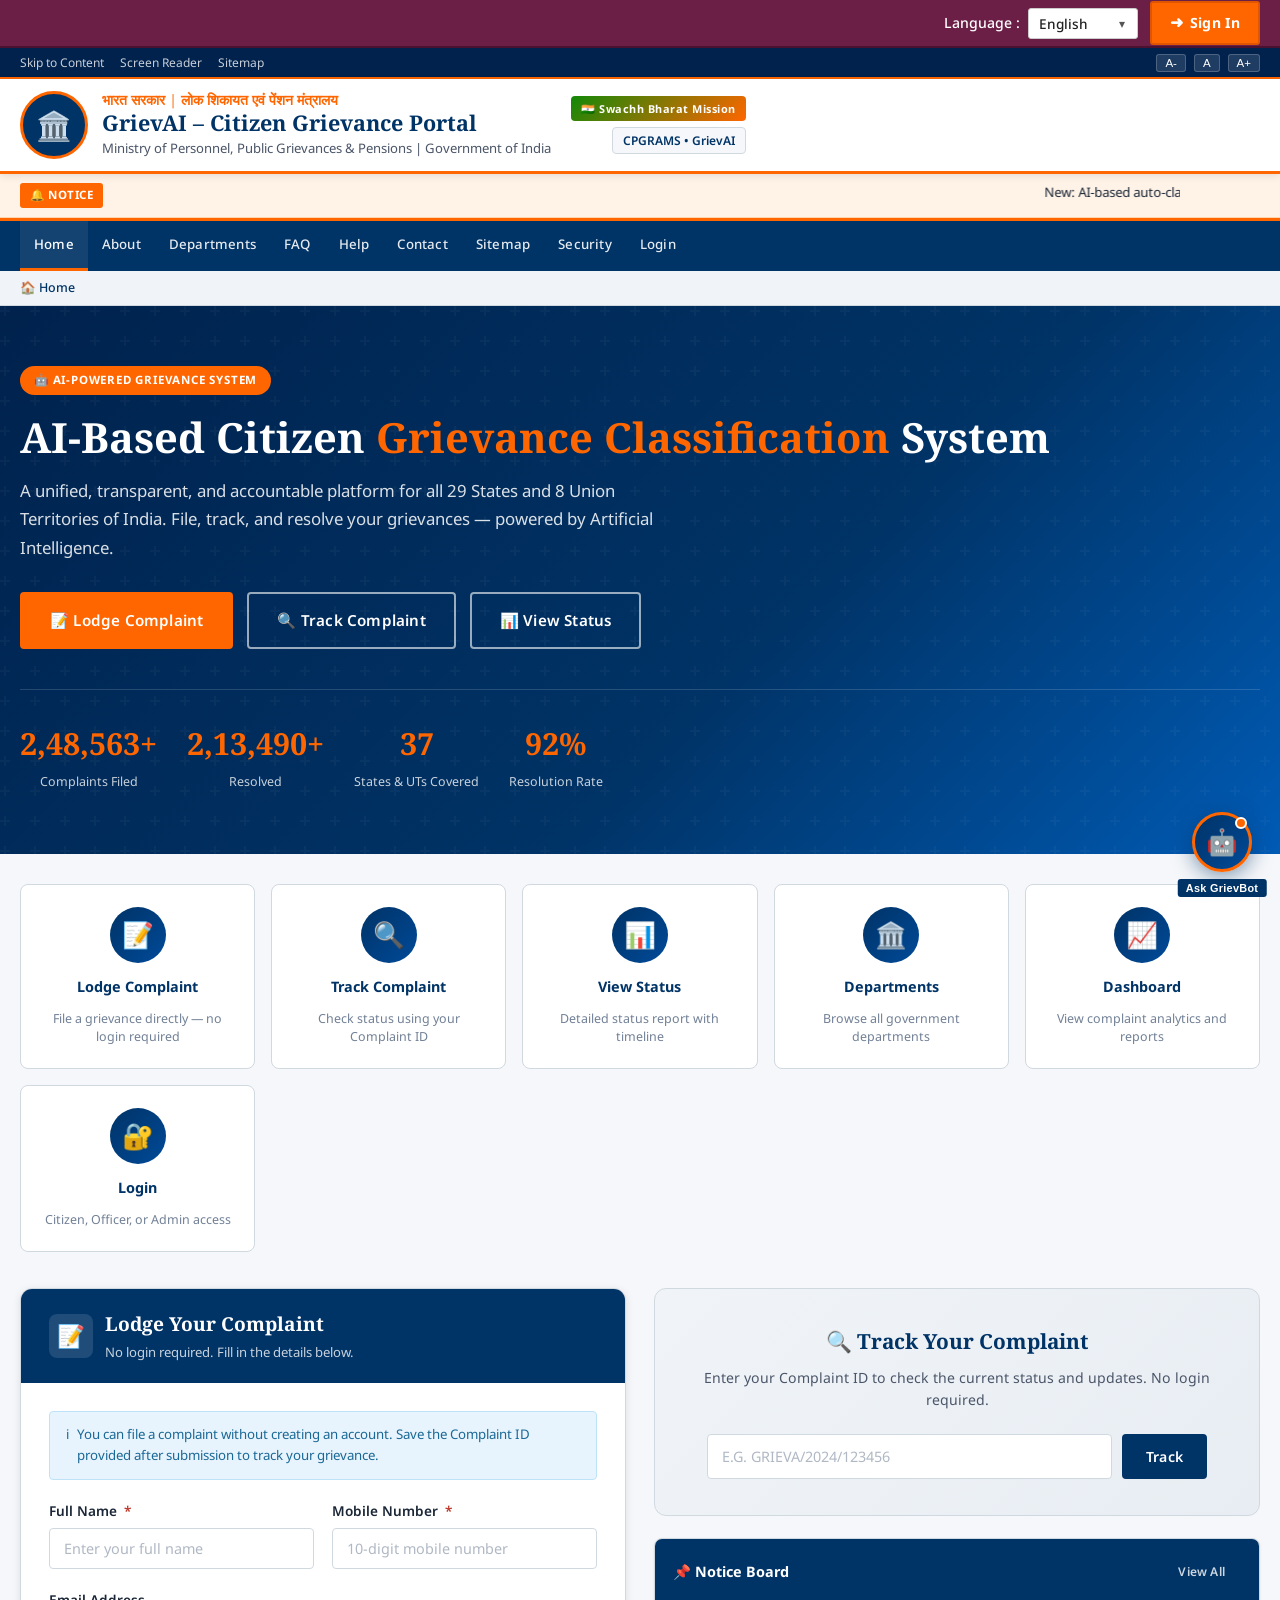
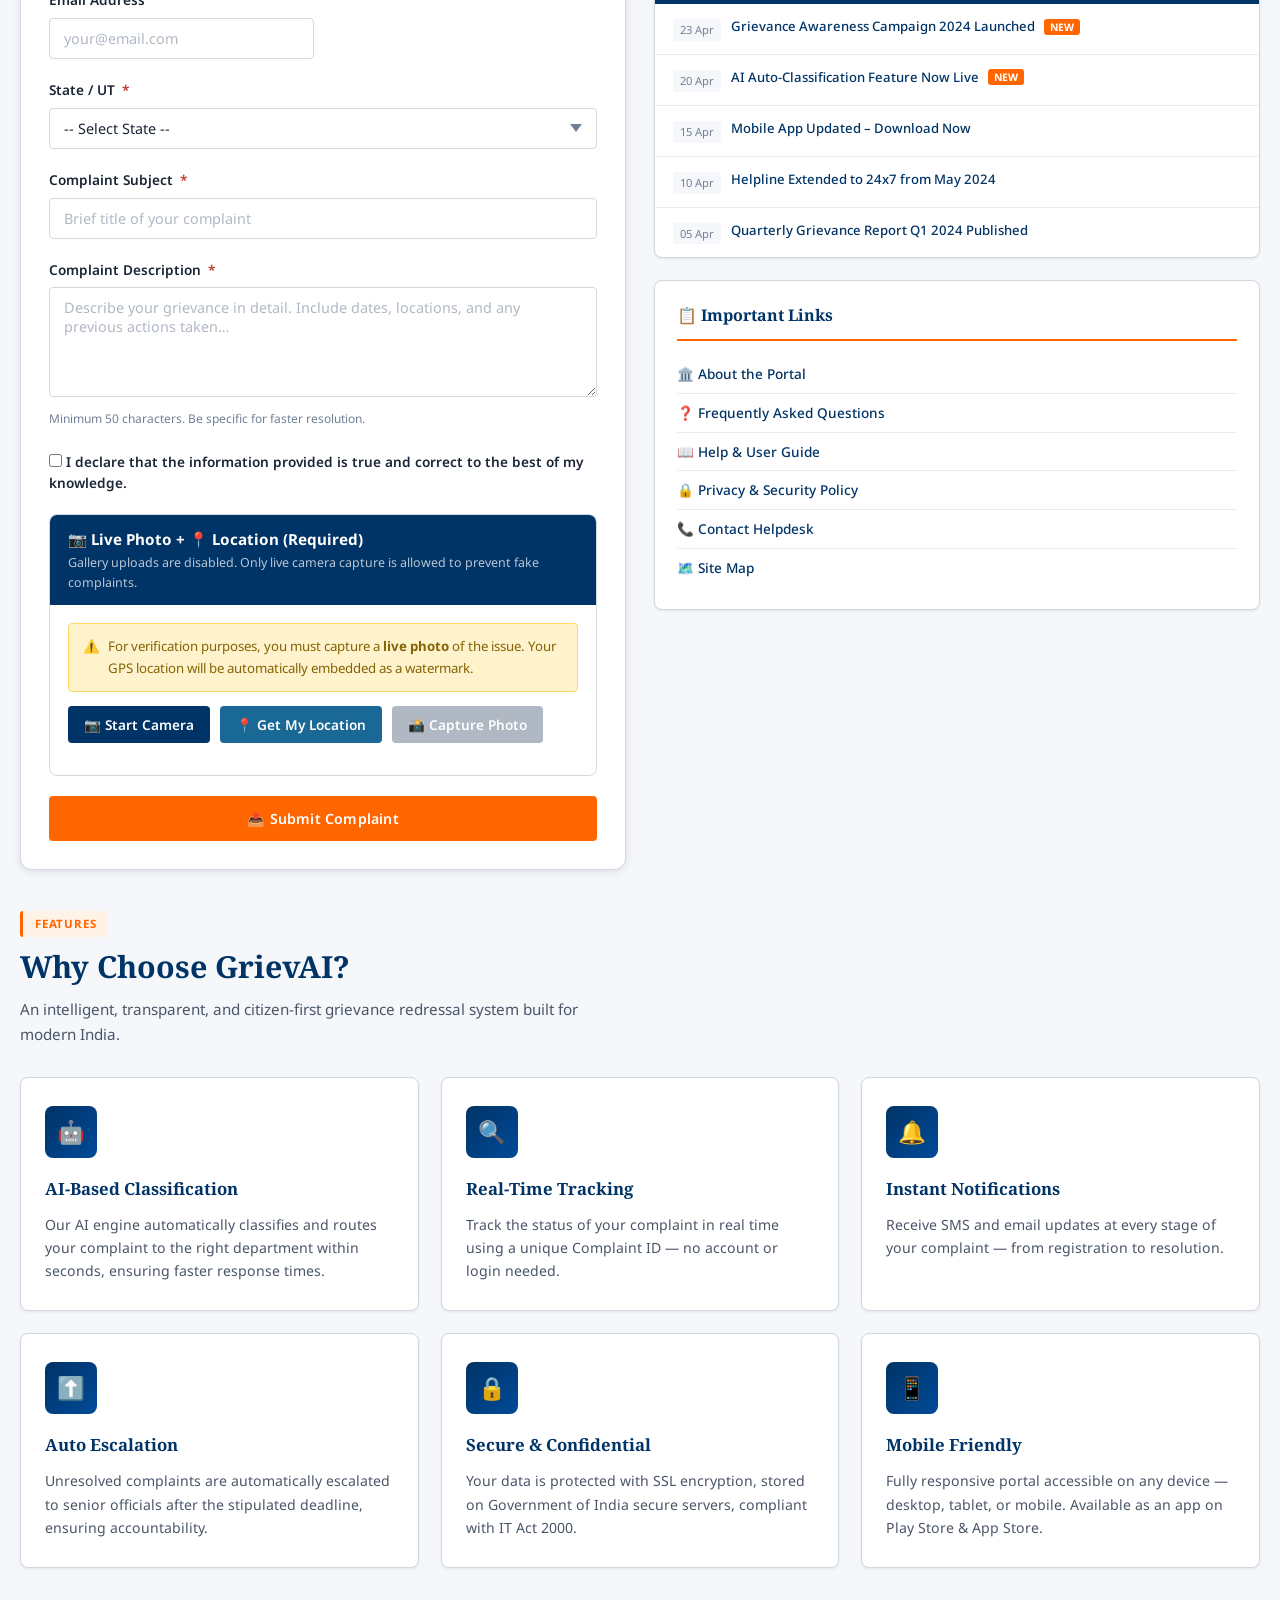
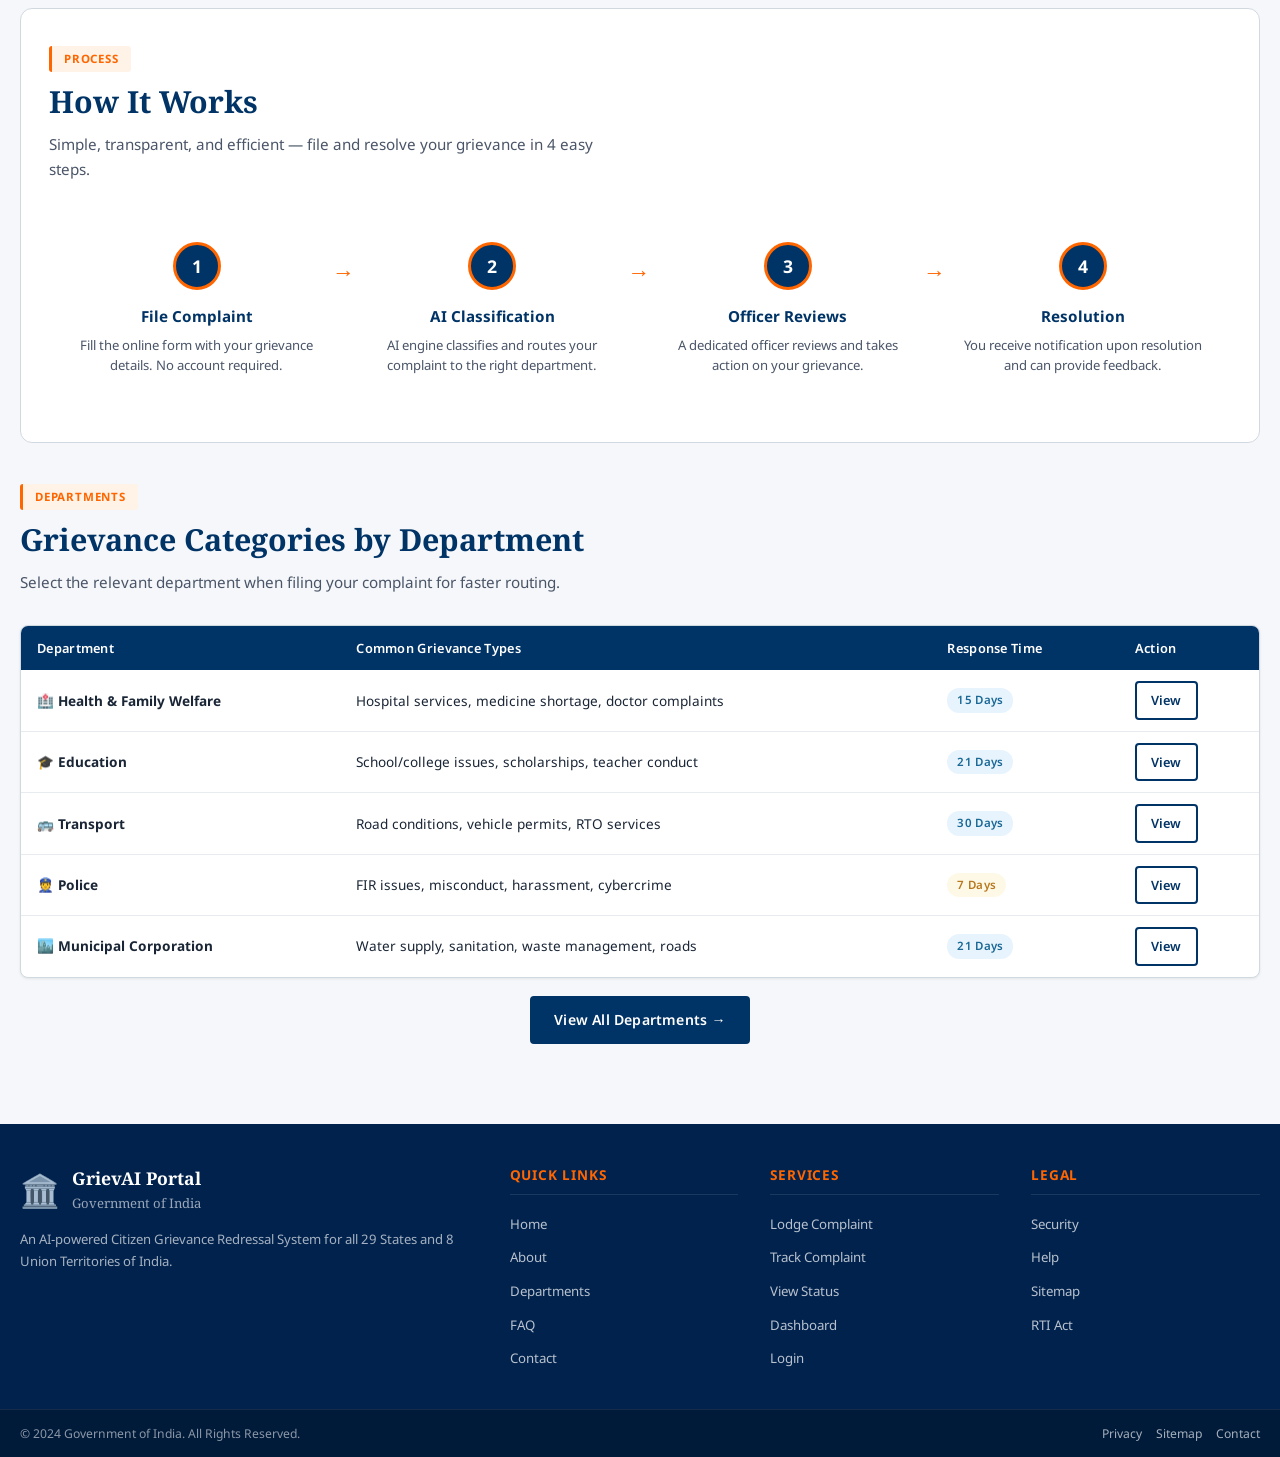
==== commit 86cfa066: "Add files via upload" ====
--- a/index.html
+++ b/index.html
@@ -6,7 +6,7 @@
   <meta name="description" content="GrievAI – AI-Based Citizen Grievance Redressal Portal. Government of India. Lodge and track complaints online.">
   <meta name="keywords" content="grievance, complaint, government, india, cpgrams, online grievance">
   <title>GrievAI – Citizen Grievance Portal | Government of India</title>
-  <link rel="stylesheet" href="https://fonts.googleapis.com/css2?family=Noto+Sans:wght@400;500;600;700<link rel="stylesheet" href="css/style.css">family=Noto+Sans+Devanagari:wght@400;600;700<link rel="stylesheet" href="css/style.css">family=Noto+Sans+Bengali:wght@400;600;700<link rel="stylesheet" href="css/style.css">family=Noto+Sans+Telugu:wght@400;600;700<link rel="stylesheet" href="css/style.css">family=Noto+Sans+Tamil:wght@400;600;700<link rel="stylesheet" href="css/style.css">family=Noto+Sans+Malayalam:wght@400;600;700<link rel="stylesheet" href="css/style.css">family=Noto+Sans+Kannada:wght@400;600;700<link rel="stylesheet" href="css/style.css">family=Noto+Sans+Gujarati:wght@400;600;700<link rel="stylesheet" href="css/style.css">family=Noto+Sans+Gurmukhi:wght@400;600;700<link rel="stylesheet" href="css/style.css">family=Noto+Sans+Odia:wght@400;600;700<link rel="stylesheet" href="css/style.css">family=Noto+Nastaliq+Urdu:wght@400;700<link rel="stylesheet" href="css/style.css">display=swap">
+  <link rel="stylesheet" href="https://fonts.googleapis.com/css2?family=Noto+Sans:wght@400;500;600;700&family=Noto+Serif:wght@400;600;700&family=Noto+Sans+Devanagari:wght@400;600;700&display=swap">
   <link rel="stylesheet" href="css/style.css">
   <link rel="stylesheet" href="css/chatbot.css">
 </head>
@@ -127,18 +127,8 @@
                   <label for="femail"><span data-i18n="form.email">Email Address</span></label>
                   <input type="email" id="femail" name="email" class="form-control" placeholder="your@email.com">
                 </div>
-                <div class="form-group">
-                  <label for="fdept"><span data-i18n="form.dept">Department</span> <span class="required">*</span></label>
-                  <select id="fdept" name="department" class="form-control" required>
-                    <option value="" data-i18n="form.dept.ph">-- Select Department --</option>
-                    <option>Ministry of Health &amp; Family Welfare</option>
-                    <option>Department of Education</option>
-                    <option>Transport Authority</option>
-                    <option>Police Department</option>
-                    <option>Municipal Corporation</option>
-                    <option>Other</option>
-                  </select>
-                </div>
+                <!-- AI Auto-Department (hidden manual select removed) -->
+              <input type="hidden" id="fDeptHidden" name="department" value="">
               </div>
               <div class="form-group">
                 <label for="fstate">State / UT <span class="required">*</span></label>
@@ -165,6 +155,8 @@
                 <textarea id="fdesc" name="description" class="form-control" rows="4" placeholder="Describe your grievance in detail. Include dates, locations, and any previous actions taken…" required></textarea>
                 <span class="form-hint">Minimum 50 characters. Be specific for faster resolution.</span>
               </div>
+              <!-- AI Department Detection Display -->
+              <div id="aiDeptDisplay" style="display:none;margin-bottom:18px;background:var(--info-light);border:1.5px solid #bee3f8;border-radius:var(--radius);padding:14px 16px;"></div>
               <div class="form-group">
                 <label>
                   <input type="checkbox" required> I declare that the information provided is true and correct to the best of my knowledge.
@@ -435,6 +427,7 @@
   <!-- Footer Placeholder -->
   <div id="site-footer-placeholder"></div>
 
+  <script src="js/ai_department.js"></script>
   <script src="js/camera.js"></script>
   <script src="js/lang.js"></script>
   <script src="js/components.js"></script>
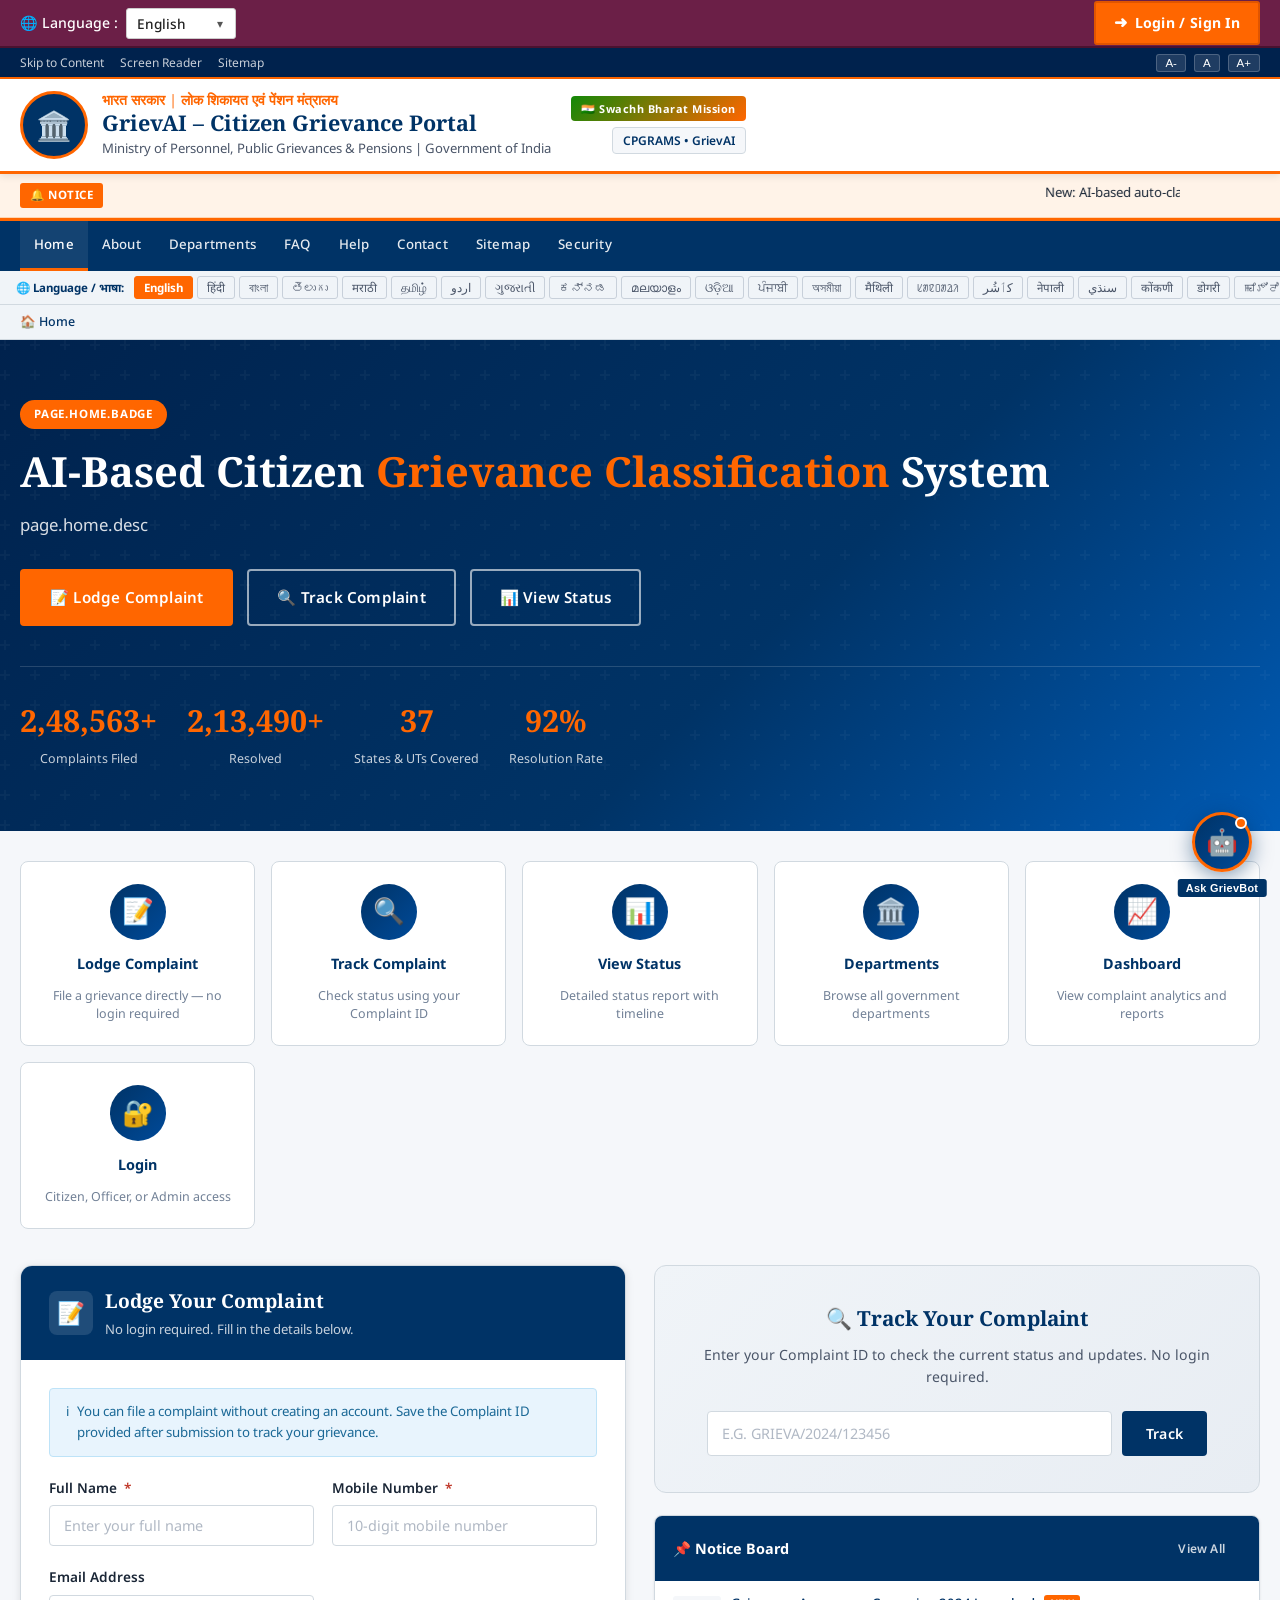
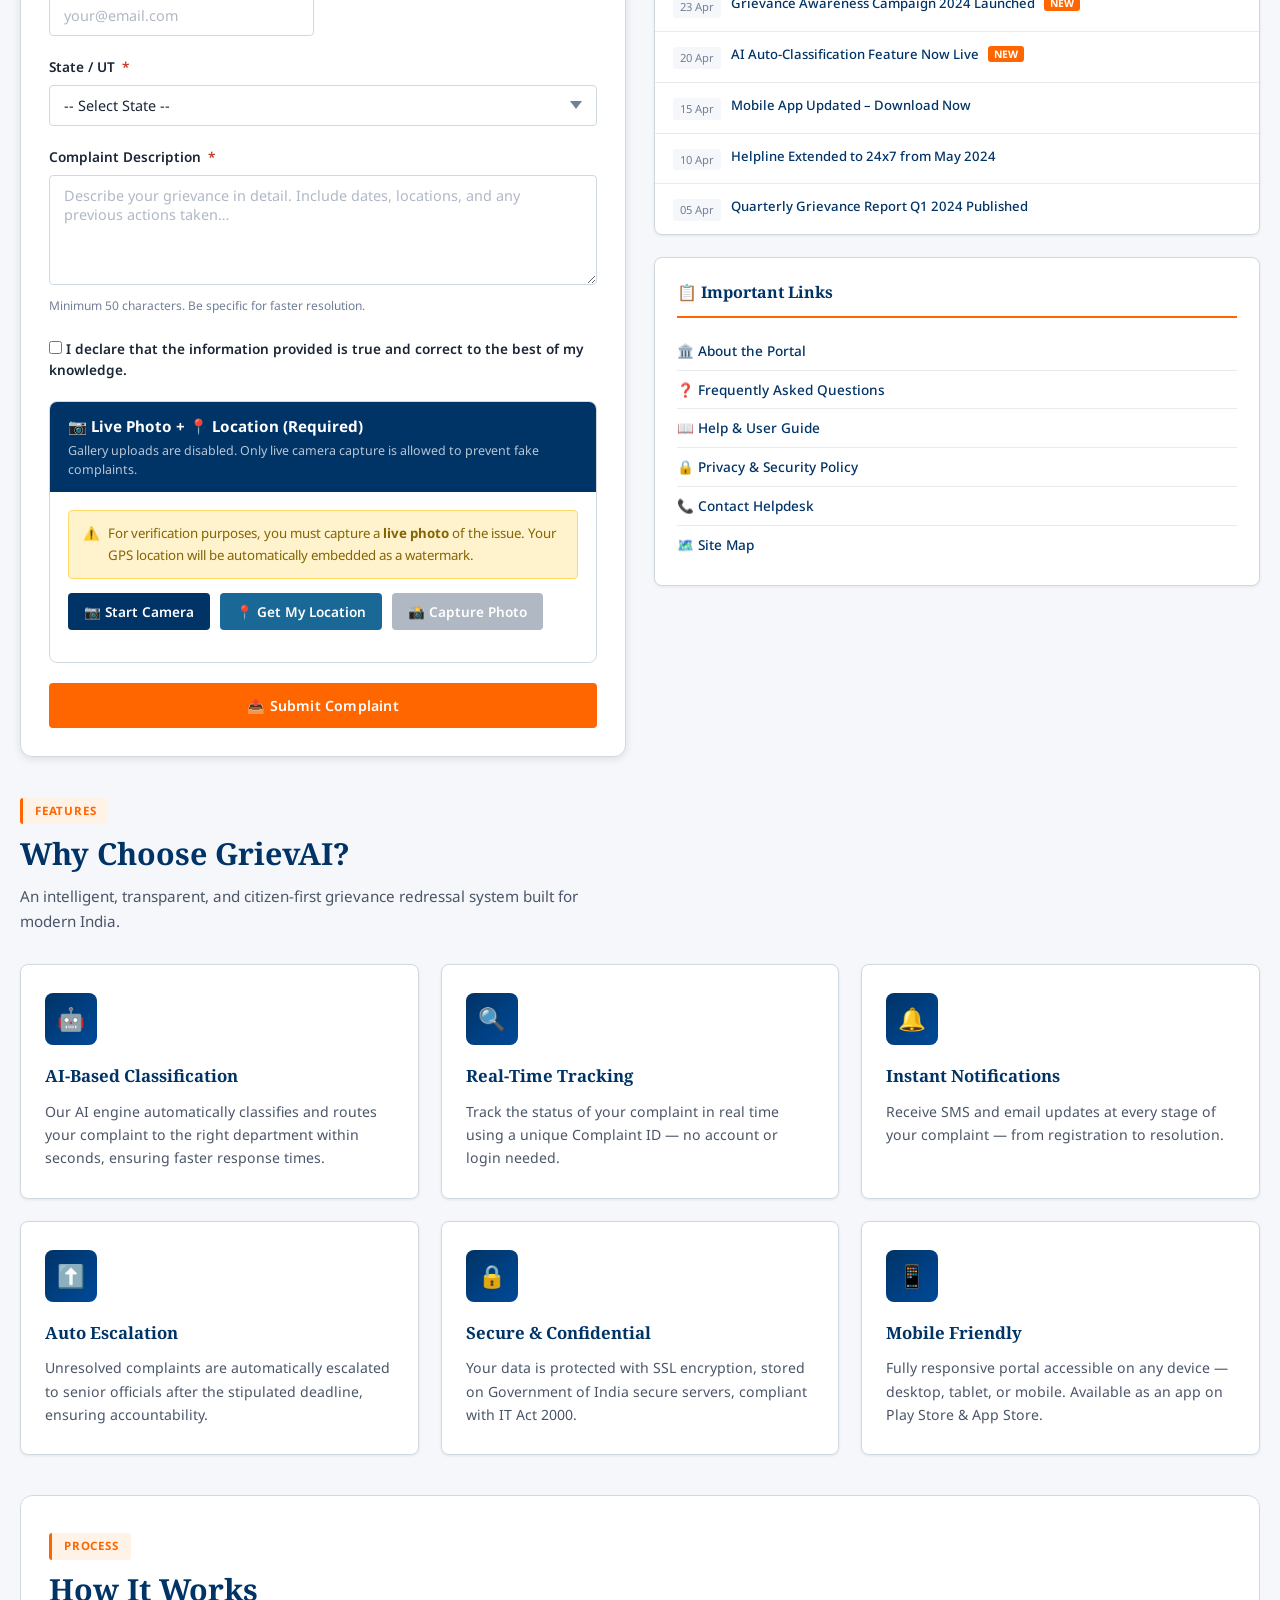
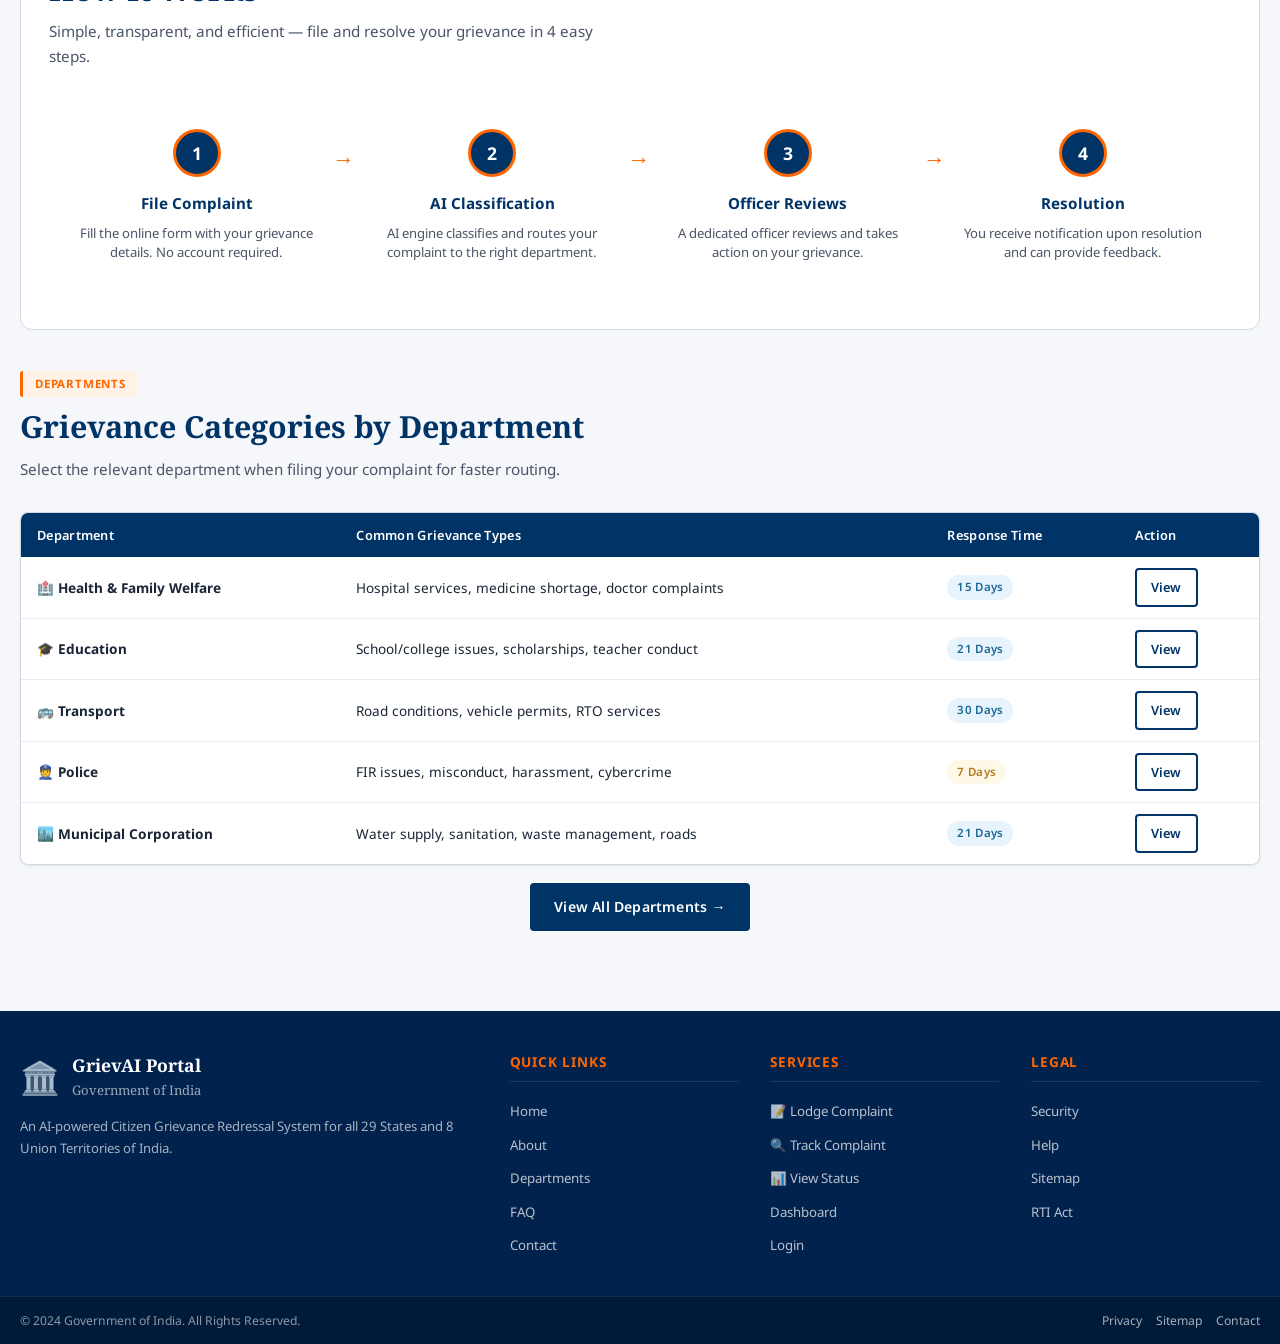
==== commit bdf1e232: "Add files via upload" ====
--- a/index.html
+++ b/index.html
@@ -146,10 +146,7 @@
                   <option>Uttar Pradesh</option><option>Uttarakhand</option><option>West Bengal</option>
                 </select>
               </div>
-              <div class="form-group">
-                <label for="fsubject"><span data-i18n="form.subject">Complaint Subject</span> <span class="required">*</span></label>
-                <input type="text" id="fsubject" name="subject" class="form-control" placeholder="Brief title of your complaint" required>
-              </div>
+
               <div class="form-group">
                 <label for="fdesc"><span data-i18n="form.desc">Complaint Description</span> <span class="required">*</span></label>
                 <textarea id="fdesc" name="description" class="form-control" rows="4" placeholder="Describe your grievance in detail. Include dates, locations, and any previous actions taken…" required></textarea>
--- a/css/style.css
+++ b/css/style.css
@@ -2819,9 +2819,17 @@
   padding: 0 20px;
   display: flex;
   align-items: center;
-  justify-content: flex-end;
+  justify-content: space-between;
   gap: 12px;
   min-height: 46px;
+}
+
+/* ── Right section (Login button) ─────────────── */
+.cpgrams-right-section {
+  display: flex;
+  align-items: center;
+  gap: 10px;
+  margin-left: auto;
 }
 
 /* ── Language Section ────────────────────────────── */
@@ -3358,3 +3366,53 @@
     justify-content: center;
   }
 }
+
+/* ── Google Translate Integration ───────────────── */
+#google_translate_element { display: none !important; }
+.goog-te-banner-frame { display: none !important; }
+.goog-te-menu-value { display: none !important; }
+body { top: 0 !important; }
+.skiptranslate { display: none !important; }
+
+/* ── AI Department Detection Box ────────────────── */
+.ai-dept-result {
+  display: flex;
+  flex-direction: column;
+  gap: 6px;
+}
+.ai-dept-header {
+  display: flex;
+  align-items: center;
+  gap: 12px;
+  flex-wrap: wrap;
+}
+.ai-dept-icon {
+  font-size: 1.5rem;
+  flex-shrink: 0;
+}
+.ai-dept-name {
+  font-family: var(--font-serif);
+}
+
+/* ── Camera Section Enhancements ─────────────────── */
+.camera-status--loading {
+  background: var(--info-light);
+  color: var(--info);
+  border: 1px solid #bee3f8;
+  border-radius: var(--radius-sm);
+  padding: 8px 12px;
+  font-size: 0.83rem;
+  display: flex;
+  align-items: center;
+  gap: 6px;
+}
+.camera-status--success {
+  background: var(--success-light);
+  color: var(--success);
+  border: 1px solid #b7e4c7;
+}
+.camera-status--error {
+  background: var(--error-light);
+  color: var(--error);
+  border: 1px solid #f5b7b1;
+}
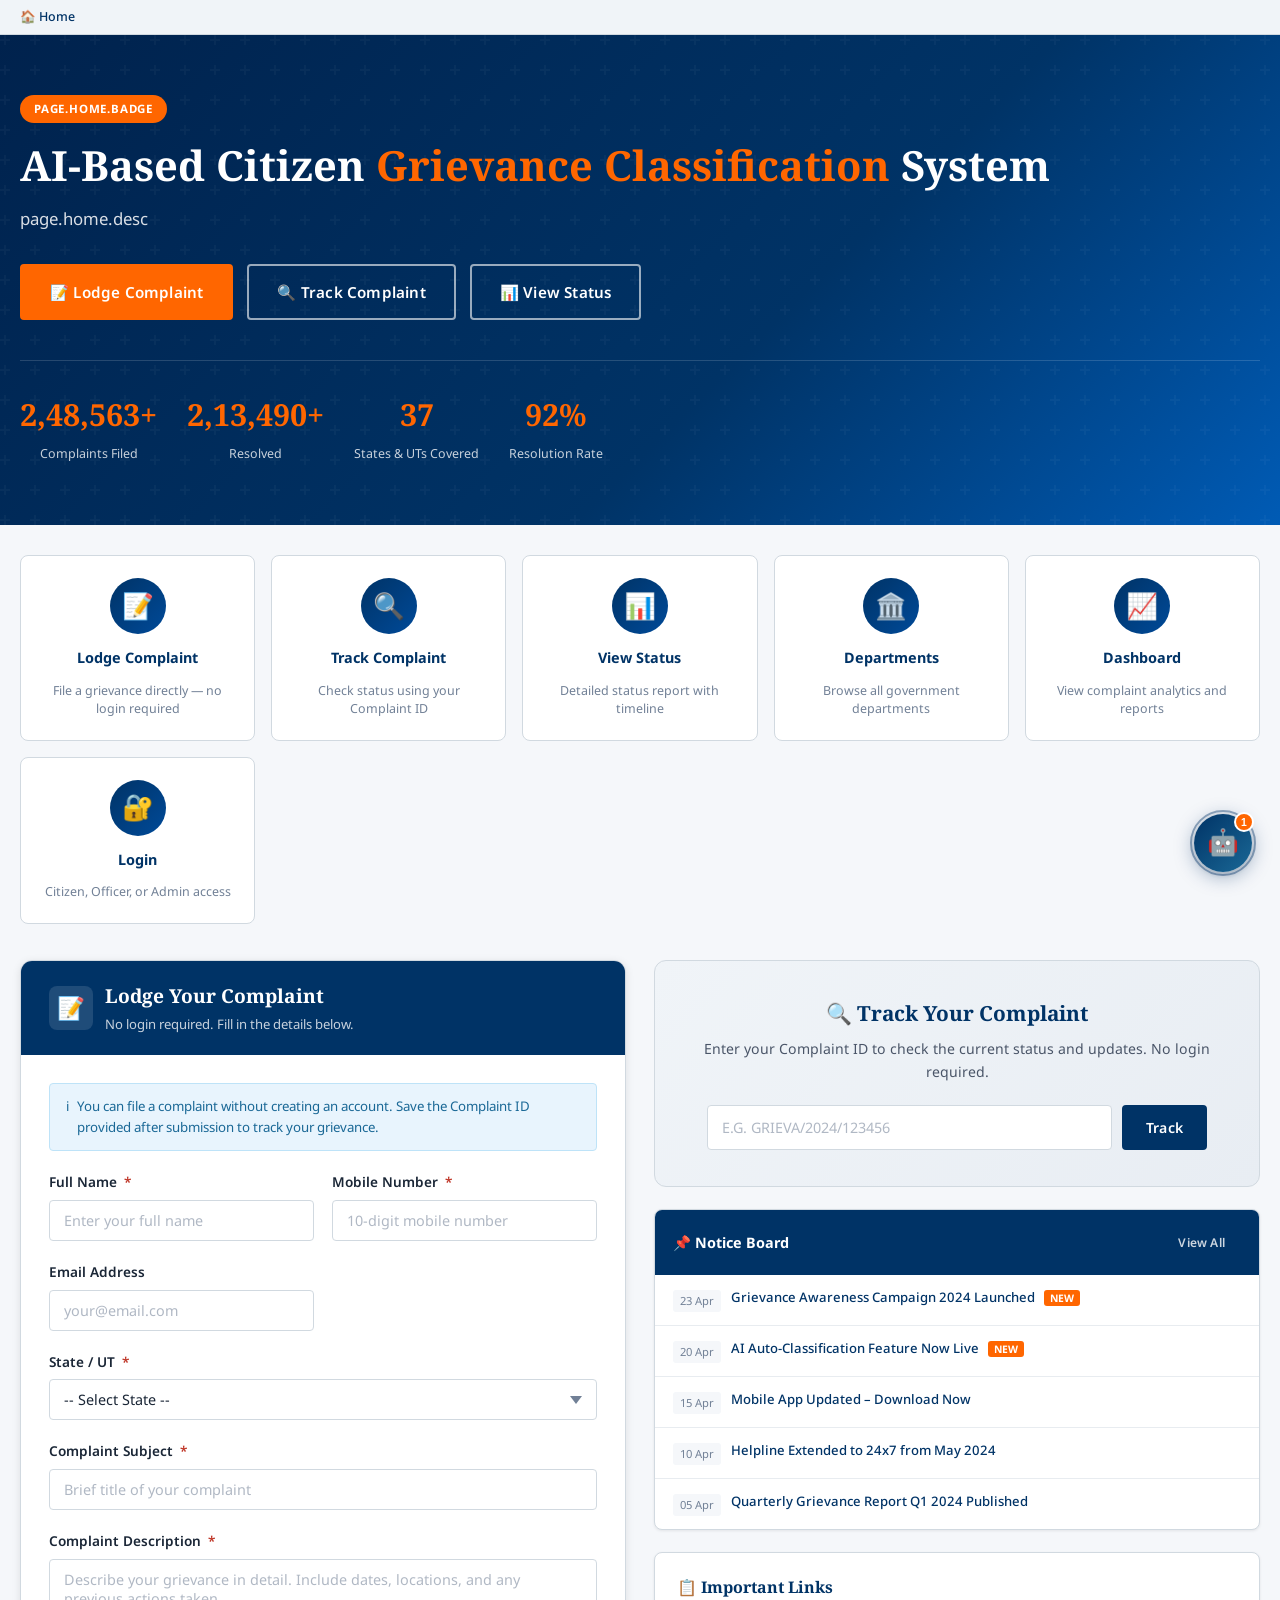
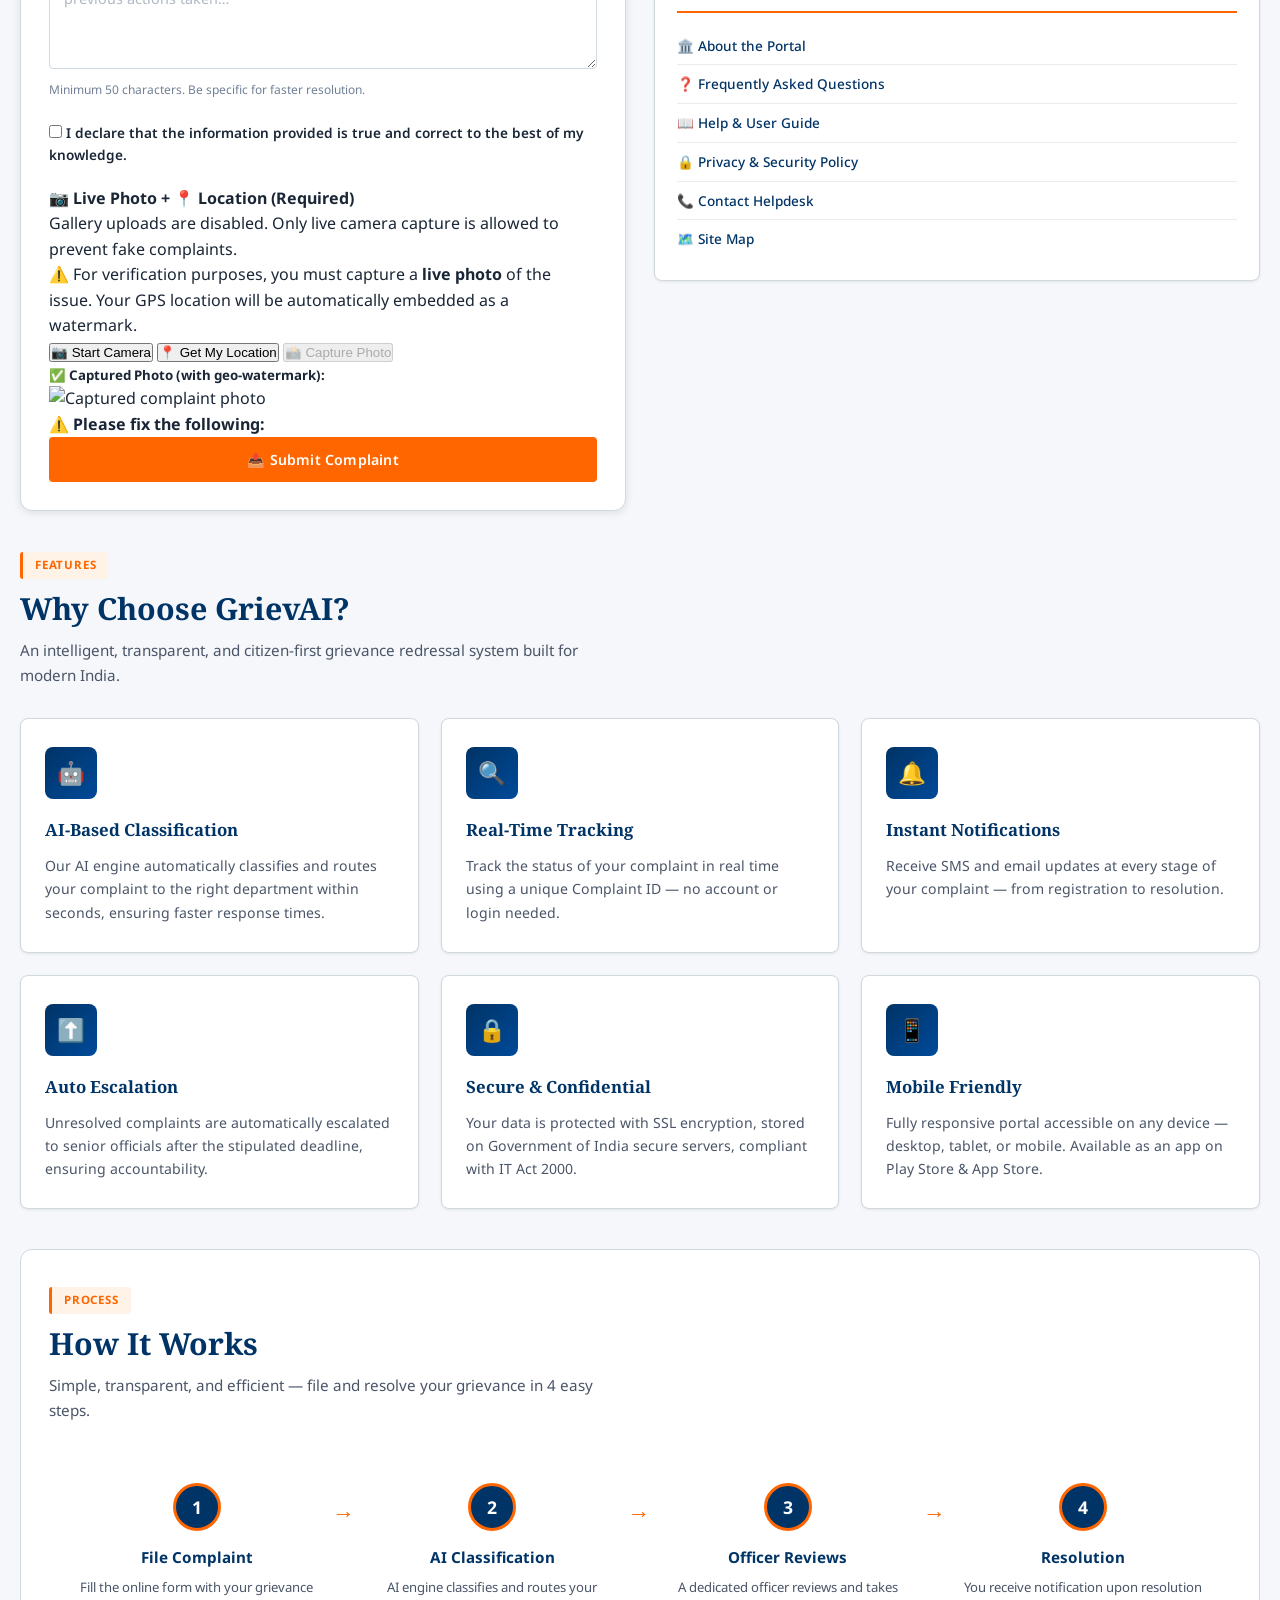
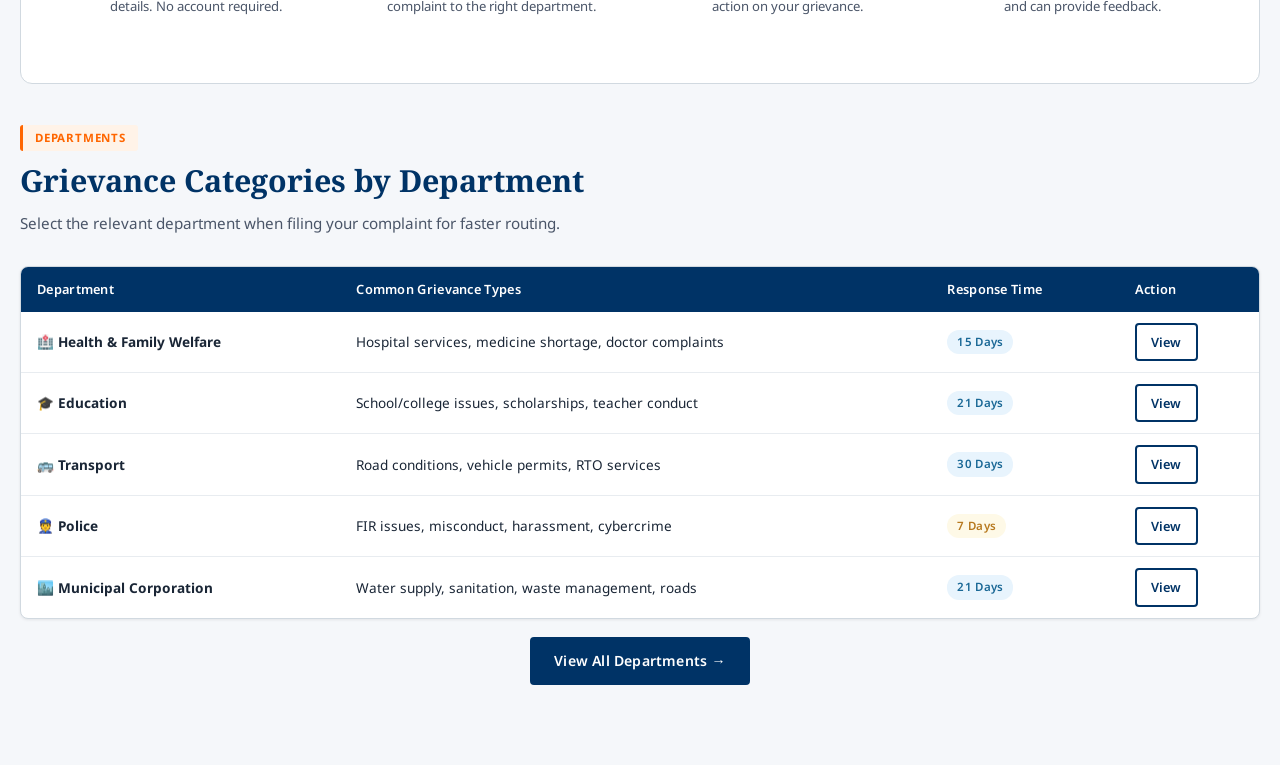
==== commit 0e9e0be2: "Add files via upload" ====
--- a/index.html
+++ b/index.html
@@ -148,6 +148,10 @@
               </div>
 
               <div class="form-group">
+                <label for="fsubject"><span data-i18n="form.subject">Complaint Subject</span> <span class="required">*</span></label>
+                <input type="text" id="fsubject" name="subject" class="form-control" placeholder="Brief title of your complaint" required>
+              </div>
+              <div class="form-group">
                 <label for="fdesc"><span data-i18n="form.desc">Complaint Description</span> <span class="required">*</span></label>
                 <textarea id="fdesc" name="description" class="form-control" rows="4" placeholder="Describe your grievance in detail. Include dates, locations, and any previous actions taken…" required></textarea>
                 <span class="form-hint">Minimum 50 characters. Be specific for faster resolution.</span>
--- a/css/style.css
+++ b/css/style.css
@@ -250,64 +250,180 @@
 }
 
 /* --- Navigation --- */
+/* ── Main Nav ─────────────────────────────────────── */
 .main-nav {
   background: var(--navy);
   border-top: 3px solid var(--saffron);
+  position: sticky;
+  top: 0;
+  z-index: 900;
+  box-shadow: 0 2px 8px rgba(0,0,0,0.18);
 }
 
 .nav-inner {
   max-width: 1280px;
   margin: 0 auto;
-  padding: 0 20px;
-  display: flex;
-  align-items: center;
+  padding: 0 16px;
+  display: flex;
+  align-items: stretch;
   justify-content: space-between;
-}
-
+  gap: 0;
+}
+
+/* LEFT: nav links */
 .nav-menu {
   display: flex;
   align-items: center;
-  flex-wrap: wrap;
+  flex-wrap: nowrap;
+  list-style: none;
+  margin: 0;
+  padding: 0;
+  gap: 0;
 }
 
 .nav-menu li a {
-  display: block;
-  padding: 13px 14px;
-  color: rgba(255,255,255,0.88);
-  font-size: 0.83rem;
+  display: flex;
+  align-items: center;
+  padding: 0 13px;
+  height: 46px;
+  color: rgba(255,255,255,0.85);
+  font-size: 0.82rem;
   font-weight: 500;
   letter-spacing: 0.2px;
-  transition: background var(--transition), color var(--transition);
+  transition: background 0.18s, color 0.18s, border-color 0.18s;
   border-bottom: 3px solid transparent;
   white-space: nowrap;
+  text-decoration: none;
 }
 
 .nav-menu li a:hover,
 .nav-menu li a.active {
-  background: rgba(255,255,255,0.08);
+  background: rgba(255,255,255,0.1);
   color: #fff;
   border-bottom-color: var(--saffron);
   text-decoration: none;
 }
 
+/* RIGHT: Language + Login controls */
+.nav-right-controls {
+  display: flex;
+  align-items: center;
+  gap: 4px;
+  margin-left: auto;
+  flex-shrink: 0;
+}
+
+.nav-divider {
+  width: 1px;
+  height: 22px;
+  background: rgba(255,255,255,0.22);
+  margin: 0 6px;
+}
+
+/* Language dropdown */
+.nav-lang-wrap {
+  position: relative;
+}
+
+.nav-lang-btn {
+  display: flex;
+  align-items: center;
+  gap: 5px;
+  background: rgba(255,255,255,0.1);
+  border: 1px solid rgba(255,255,255,0.2);
+  border-radius: 4px;
+  color: #fff;
+  font-size: 0.8rem;
+  font-weight: 500;
+  padding: 5px 10px;
+  cursor: pointer;
+  white-space: nowrap;
+  transition: background 0.18s;
+}
+.nav-lang-btn:hover { background: rgba(255,255,255,0.18); }
+.nav-lang-globe { font-size: 0.95rem; }
+.nav-lang-arrow { font-size: 0.65rem; opacity: 0.75; }
+
+.nav-lang-list {
+  display: none;
+  position: absolute;
+  top: calc(100% + 6px);
+  right: 0;
+  background: #fff;
+  border: 1px solid var(--border);
+  border-radius: 6px;
+  box-shadow: 0 8px 28px rgba(0,0,0,0.14);
+  min-width: 150px;
+  max-height: 280px;
+  overflow-y: auto;
+  z-index: 999;
+  list-style: none;
+  margin: 0;
+  padding: 4px 0;
+}
+.nav-lang-list.open { display: block; }
+
+.nav-lang-item {
+  padding: 8px 16px;
+  font-size: 0.83rem;
+  color: var(--text);
+  cursor: pointer;
+  transition: background 0.14s;
+}
+.nav-lang-item:hover { background: var(--light-bg); }
+.nav-lang-item.active {
+  background: var(--navy);
+  color: #fff;
+  font-weight: 600;
+}
+
+/* Login button */
+.nav-login-btn {
+  display: flex;
+  align-items: center;
+  gap: 5px;
+  background: var(--saffron);
+  color: #fff;
+  font-size: 0.8rem;
+  font-weight: 600;
+  padding: 6px 14px;
+  border-radius: 4px;
+  white-space: nowrap;
+  text-decoration: none;
+  transition: background 0.18s, transform 0.12s;
+  border: none;
+}
+.nav-login-btn:hover {
+  background: #e05500;
+  color: #fff;
+  text-decoration: none;
+  transform: translateY(-1px);
+}
+
+/* Hamburger */
 .nav-hamburger {
   display: none;
   background: none;
   border: none;
   cursor: pointer;
-  padding: 10px;
+  padding: 10px 8px;
   flex-direction: column;
   gap: 5px;
-}
-
+  align-items: center;
+  justify-content: center;
+  margin-left: 8px;
+}
 .nav-hamburger span {
   display: block;
   width: 24px;
   height: 2px;
   background: #fff;
   border-radius: 2px;
-  transition: var(--transition);
-}
+  transition: transform 0.22s, opacity 0.22s;
+}
+.nav-hamburger.open span:nth-child(1) { transform: translateY(7px) rotate(45deg); }
+.nav-hamburger.open span:nth-child(2) { opacity: 0; }
+.nav-hamburger.open span:nth-child(3) { transform: translateY(-7px) rotate(-45deg); }
 
 /* --- Breadcrumb --- */
 .breadcrumb-bar {
@@ -2806,567 +2922,6 @@
    ===================================================== */
 
 /* ── CPGRAMS Top Bar ─────────────────────────────── */
-.cpgrams-bar {
-  background: #6b1f47;
-  border-bottom: 2px solid #4a1230;
-  position: relative;
-  z-index: 1100;
-}
-
-.cpgrams-bar-inner {
-  max-width: 1280px;
-  margin: 0 auto;
-  padding: 0 20px;
-  display: flex;
-  align-items: center;
-  justify-content: space-between;
-  gap: 12px;
-  min-height: 46px;
-}
-
-/* ── Right section (Login button) ─────────────── */
-.cpgrams-right-section {
-  display: flex;
-  align-items: center;
-  gap: 10px;
-  margin-left: auto;
-}
-
-/* ── Language Section ────────────────────────────── */
-.cpgrams-lang-section {
-  display: flex;
-  align-items: center;
-  gap: 8px;
-}
-
-.cpgrams-lang-label {
-  color: #fff;
-  font-size: 0.88rem;
-  font-weight: 500;
-  white-space: nowrap;
-  font-family: var(--font-sans);
-}
-
-/* ── Dropdown Container ──────────────────────────── */
-.cpgrams-dropdown {
-  position: relative;
-}
-
-/* ── Dropdown Button (trigger) ───────────────────── */
-.cpgrams-dropdown-btn {
-  display: flex;
-  align-items: center;
-  gap: 6px;
-  background: #fff;
-  color: #333;
-  border: 1px solid #ccc;
-  border-radius: 3px;
-  padding: 5px 12px 5px 10px;
-  font-size: 0.85rem;
-  font-family: var(--font-sans);
-  font-weight: 500;
-  cursor: pointer;
-  min-width: 110px;
-  justify-content: space-between;
-  transition: background 0.15s, border-color 0.15s;
-  white-space: nowrap;
-}
-
-.cpgrams-dropdown-btn:hover {
-  background: #f5f5f5;
-  border-color: #999;
-}
-
-.cpgrams-dropdown-btn:focus {
-  outline: 2px solid #FF6600;
-  outline-offset: 1px;
-}
-
-.cpgrams-selected-text {
-  color: #222;
-  font-size: 0.85rem;
-  font-family: var(--font-sans);
-}
-
-.cpgrams-arrow {
-  color: #555;
-  font-size: 0.75rem;
-  transition: transform 0.2s ease;
-  flex-shrink: 0;
-}
-
-.cpgrams-dropdown.open .cpgrams-arrow {
-  transform: rotate(180deg);
-}
-
-/* ── Dropdown List ───────────────────────────────── */
-.cpgrams-dropdown-list {
-  display: none;
-  position: absolute;
-  top: calc(100% + 2px);
-  left: 0;
-  min-width: 200px;
-  max-height: 340px;
-  overflow-y: auto;
-  background: #fff;
-  border: 1px solid #ccc;
-  border-top: 2px solid #6b1f47;
-  border-radius: 0 0 4px 4px;
-  box-shadow: 0 6px 20px rgba(0,0,0,0.18);
-  z-index: 9999;
-  list-style: none;
-  padding: 0;
-  margin: 0;
-  scrollbar-width: thin;
-  scrollbar-color: #6b1f47 #f0f0f0;
-}
-
-.cpgrams-dropdown-list::-webkit-scrollbar {
-  width: 5px;
-}
-.cpgrams-dropdown-list::-webkit-scrollbar-track {
-  background: #f0f0f0;
-}
-.cpgrams-dropdown-list::-webkit-scrollbar-thumb {
-  background: #6b1f47;
-  border-radius: 3px;
-}
-
-.cpgrams-dropdown.open .cpgrams-dropdown-list {
-  display: block;
-}
-
-/* ── Language List Item ──────────────────────────── */
-.cpgrams-lang-item {
-  padding: 9px 14px;
-  font-size: 0.88rem;
-  font-family: var(--font-sans);
-  color: #222;
-  cursor: pointer;
-  border-bottom: 1px solid #f0f0f0;
-  transition: background 0.12s, color 0.12s;
-  line-height: 1.4;
-}
-
-.cpgrams-lang-item:last-child {
-  border-bottom: none;
-}
-
-.cpgrams-lang-item:hover {
-  background: #f5e8ef;
-  color: #6b1f47;
-}
-
-.cpgrams-lang-item.active {
-  background: #6b1f47;
-  color: #fff;
-  font-weight: 600;
-}
-
-.cpgrams-lang-item:focus {
-  outline: none;
-  background: #f5e8ef;
-  color: #6b1f47;
-}
-
-/* ── Sign In Button ──────────────────────────────── */
-.cpgrams-signin-btn {
-  display: inline-flex;
-  align-items: center;
-  gap: 7px;
-  background: #FF6600;
-  color: #fff !important;
-  text-decoration: none;
-  padding: 7px 18px;
-  border-radius: 3px;
-  font-size: 0.88rem;
-  font-weight: 700;
-  font-family: var(--font-sans);
-  letter-spacing: 0.3px;
-  white-space: nowrap;
-  border: 2px solid #e05500;
-  transition: background 0.18s, transform 0.15s, box-shadow 0.18s;
-  flex-shrink: 0;
-}
-
-.cpgrams-signin-btn:hover {
-  background: #e05500;
-  transform: translateY(-1px);
-  box-shadow: 0 3px 12px rgba(255,102,0,0.4);
-  text-decoration: none;
-  color: #fff !important;
-}
-
-.cpgrams-signin-btn:active {
-  transform: translateY(0);
-}
-
-.cpgrams-signin-icon {
-  font-size: 1rem;
-  font-weight: 700;
-}
-
-.cpgrams-signin-text {
-  font-size: 0.88rem;
-}
-
-/* ── Mobile Responsive ───────────────────────────── */
-@media (max-width: 768px) {
-  .cpgrams-bar-inner {
-    padding: 0 12px;
-    min-height: 42px;
-    gap: 8px;
-    justify-content: space-between;
-  }
-
-  .cpgrams-lang-label {
-    font-size: 0.78rem;
-  }
-
-  .cpgrams-dropdown-btn {
-    min-width: 90px;
-    padding: 4px 8px;
-    font-size: 0.78rem;
-  }
-
-  .cpgrams-selected-text {
-    font-size: 0.78rem;
-    max-width: 80px;
-    overflow: hidden;
-    text-overflow: ellipsis;
-  }
-
-  .cpgrams-dropdown-list {
-    min-width: 170px;
-    max-height: 260px;
-  }
-
-  .cpgrams-lang-item {
-    padding: 8px 12px;
-    font-size: 0.82rem;
-  }
-
-  .cpgrams-signin-btn {
-    padding: 6px 12px;
-    font-size: 0.8rem;
-    gap: 5px;
-  }
-
-  .cpgrams-signin-text {
-    font-size: 0.8rem;
-  }
-}
-
-@media (max-width: 400px) {
-  .cpgrams-lang-label {
-    display: none;
-  }
-  .cpgrams-bar-inner {
-    justify-content: flex-end;
-  }
-}
-
-
-/* =====================================================
-   LIVE CAMERA + GEO-TAGGING UI STYLES
-   ===================================================== */
-
-/* ── Camera Section Wrapper ──────────────────────── */
-.camera-section {
-  background: var(--white);
-  border: 1px solid var(--border);
-  border-radius: var(--radius);
-  overflow: hidden;
-  margin-bottom: 20px;
-}
-
-.camera-section-header {
-  background: var(--navy);
-  padding: 12px 18px;
-  display: flex;
-  align-items: center;
-  gap: 10px;
-}
-
-.camera-section-header h4 {
-  color: #fff;
-  font-size: 0.95rem;
-  font-weight: 700;
-  margin: 0;
-}
-
-.camera-section-header p {
-  color: rgba(255,255,255,0.72);
-  font-size: 0.78rem;
-  margin: 2px 0 0;
-}
-
-.camera-section-body {
-  padding: 18px;
-}
-
-/* ── Live Video Preview ──────────────────────────── */
-.camera-video-wrap {
-  position: relative;
-  background: #111;
-  border-radius: var(--radius-sm);
-  overflow: hidden;
-  margin-bottom: 14px;
-  aspect-ratio: 16/9;
-  max-height: 300px;
-}
-
-.camera-video-wrap video {
-  width: 100%;
-  height: 100%;
-  object-fit: cover;
-  display: block;
-}
-
-.camera-video-overlay {
-  position: absolute;
-  top: 8px;
-  left: 8px;
-  background: rgba(255,0,0,0.8);
-  color: #fff;
-  font-size: 0.7rem;
-  font-weight: 700;
-  padding: 3px 8px;
-  border-radius: 3px;
-  display: flex;
-  align-items: center;
-  gap: 5px;
-  letter-spacing: 0.5px;
-}
-
-.camera-video-overlay .live-dot {
-  width: 7px;
-  height: 7px;
-  background: #fff;
-  border-radius: 50%;
-  animation: livePulse 1s infinite;
-}
-
-@keyframes livePulse {
-  0%, 100% { opacity: 1; }
-  50%       { opacity: 0.3; }
-}
-
-/* ── Camera Controls ─────────────────────────────── */
-.camera-controls {
-  display: flex;
-  gap: 10px;
-  flex-wrap: wrap;
-  margin-bottom: 14px;
-}
-
-.btn-camera-start {
-  background: var(--navy);
-  color: #fff;
-  border: none;
-  padding: 9px 16px;
-  border-radius: var(--radius-sm);
-  font-size: 0.85rem;
-  font-weight: 600;
-  cursor: pointer;
-  display: flex;
-  align-items: center;
-  gap: 7px;
-  transition: background 0.2s, transform 0.15s;
-  font-family: var(--font-sans);
-}
-
-.btn-camera-start:hover {
-  background: var(--navy-light);
-  transform: translateY(-1px);
-}
-
-.btn-camera-capture {
-  background: var(--success);
-  color: #fff;
-  border: none;
-  padding: 9px 16px;
-  border-radius: var(--radius-sm);
-  font-size: 0.85rem;
-  font-weight: 600;
-  cursor: pointer;
-  display: flex;
-  align-items: center;
-  gap: 7px;
-  transition: background 0.2s, transform 0.15s;
-  font-family: var(--font-sans);
-}
-
-.btn-camera-capture:hover {
-  background: #1d9a4e;
-  transform: translateY(-1px);
-}
-
-.btn-camera-capture:disabled {
-  background: var(--mid-gray);
-  cursor: not-allowed;
-  transform: none;
-}
-
-.btn-camera-retake {
-  background: var(--warning);
-  color: #fff;
-  border: none;
-  padding: 9px 16px;
-  border-radius: var(--radius-sm);
-  font-size: 0.85rem;
-  font-weight: 600;
-  cursor: pointer;
-  display: flex;
-  align-items: center;
-  gap: 7px;
-  transition: background 0.2s;
-  font-family: var(--font-sans);
-}
-
-.btn-camera-retake:hover { background: #a06916; }
-
-.btn-get-location {
-  background: var(--info);
-  color: #fff;
-  border: none;
-  padding: 9px 16px;
-  border-radius: var(--radius-sm);
-  font-size: 0.85rem;
-  font-weight: 600;
-  cursor: pointer;
-  display: flex;
-  align-items: center;
-  gap: 7px;
-  transition: background 0.2s;
-  font-family: var(--font-sans);
-}
-
-.btn-get-location:hover { background: #155e8a; }
-
-/* ── Status Messages ─────────────────────────────── */
-.camera-status {
-  font-size: 0.83rem;
-  padding: 8px 12px;
-  border-radius: var(--radius-sm);
-  margin-bottom: 10px;
-  display: none;
-  font-family: var(--font-sans);
-}
-
-.camera-status--loading {
-  background: var(--info-light);
-  color: var(--info);
-  border: 1px solid #bee3f8;
-}
-
-.camera-status--success {
-  background: var(--success-light);
-  color: var(--success);
-  border: 1px solid #b7e4c7;
-}
-
-.camera-status--error {
-  background: var(--error-light);
-  color: var(--error);
-  border: 1px solid #f5c6c2;
-}
-
-/* ── Captured Photo Preview ──────────────────────── */
-.camera-preview-wrap {
-  display: none;
-  margin-top: 14px;
-}
-
-.camera-preview-wrap.visible {
-  display: block;
-}
-
-.camera-preview-wrap h5 {
-  font-size: 0.82rem;
-  color: var(--text-muted);
-  margin-bottom: 8px;
-  font-weight: 600;
-}
-
-.camera-preview-img {
-  width: 100%;
-  max-height: 220px;
-  object-fit: cover;
-  border-radius: var(--radius-sm);
-  border: 2px solid var(--success);
-  display: none;
-}
-
-/* ── Coordinates Display ─────────────────────────── */
-.camera-coords {
-  background: #f0f8f0;
-  border: 1px solid #b7e4c7;
-  border-radius: var(--radius-sm);
-  padding: 8px 12px;
-  font-size: 0.8rem;
-  color: var(--success);
-  font-weight: 600;
-  font-family: monospace;
-  margin-top: 10px;
-  display: none;
-}
-
-/* ── Camera Blocked Notice ───────────────────────── */
-.camera-blocked-notice {
-  background: #fff3cd;
-  border: 1px solid #ffd966;
-  border-radius: var(--radius-sm);
-  padding: 12px 14px;
-  font-size: 0.83rem;
-  color: #856404;
-  display: flex;
-  gap: 8px;
-  align-items: flex-start;
-  margin-bottom: 14px;
-}
-
-/* ── Validation Error ────────────────────────────── */
-.camera-validation-error {
-  background: var(--error-light);
-  border: 1px solid #f5c6c2;
-  border-radius: var(--radius-sm);
-  padding: 12px 14px;
-  font-size: 0.83rem;
-  color: var(--error);
-  margin-bottom: 14px;
-  display: none;
-}
-
-.camera-validation-error ul {
-  margin: 6px 0 0 16px;
-  list-style: disc;
-}
-
-.camera-validation-error ul li {
-  margin-bottom: 3px;
-}
-
-/* ── Mobile responsive ───────────────────────────── */
-@media (max-width: 768px) {
-  .camera-video-wrap {
-    aspect-ratio: 4/3;
-    max-height: 260px;
-  }
-
-  .camera-controls {
-    flex-direction: column;
-  }
-
-  .btn-camera-start,
-  .btn-camera-capture,
-  .btn-camera-retake,
-  .btn-get-location {
-    width: 100%;
-    justify-content: center;
-  }
-}
-
 /* ── Google Translate Integration ───────────────── */
 #google_translate_element { display: none !important; }
 .goog-te-banner-frame { display: none !important; }
@@ -3416,3 +2971,61 @@
   color: var(--error);
   border: 1px solid #f5b7b1;
 }
+
+/* ── New Nav Right Controls – Responsive Overrides ── */
+@media (max-width: 900px) {
+  .nav-menu li a { padding: 0 9px; font-size: 0.78rem; }
+}
+
+@media (max-width: 768px) {
+  /* Show hamburger, hide full nav and right controls */
+  .nav-hamburger { display: flex !important; }
+  .nav-right-controls { display: none; }
+
+  /* Nav menu mobile dropdown */
+  .nav-menu {
+    display: none !important;
+    position: absolute;
+    top: 100%;
+    left: 0; right: 0;
+    width: 100%;
+    background: #00224d;
+    flex-direction: column !important;
+    padding: 8px 0 14px;
+    box-shadow: 0 10px 28px rgba(0,0,0,0.3);
+    z-index: 1000;
+    border-top: 2px solid var(--saffron);
+    max-height: 80vh;
+    overflow-y: auto;
+  }
+  .nav-menu.open { display: flex !important; }
+  .nav-menu li { width: 100%; }
+  .nav-menu li a {
+    height: auto;
+    padding: 13px 20px;
+    font-size: 0.9rem;
+    border-bottom: 1px solid rgba(255,255,255,0.07);
+    border-left: 3px solid transparent;
+    border-bottom-color: transparent;
+  }
+  .nav-menu li a:hover,
+  .nav-menu li a.active {
+    border-left-color: var(--saffron);
+    border-bottom-color: transparent;
+    background: rgba(255,255,255,0.09);
+  }
+
+  /* Inject lang+login inside mobile menu */
+  .nav-menu::after {
+    content: '';
+    display: block;
+    height: 1px;
+    background: rgba(255,255,255,0.1);
+    margin: 6px 0;
+  }
+}
+
+/* Remove old cpgrams-bar from print */
+@media print {
+  .nav-right-controls { display: none; }
+}
--- a/css/chatbot.css
+++ b/css/chatbot.css
@@ -1,8 +1,10 @@
-/* ========================
-   GrievAI Chatbot Styles
-   ======================== */
-
-.chatbot-widget {
+/* ====================================================
+   GrievAI – Premium AI Chatbot CSS v3.0
+   Modern, smooth, government-grade UI
+   ==================================================== */
+
+/* ── FAB Button ────────────────────────────────────── */
+.cb-widget {
   position: fixed;
   bottom: 28px;
   right: 28px;
@@ -10,98 +12,112 @@
   font-family: 'Noto Sans', Arial, sans-serif;
 }
 
-.chatbot-toggle {
-  width: 60px;
-  height: 60px;
-  background: linear-gradient(135deg, #003366, #004a99);
-  color: #fff;
+.cb-fab {
+  position: relative;
+  width: 58px;
+  height: 58px;
+  border-radius: 50%;
+  background: linear-gradient(135deg, #003366 0%, #1a6896 100%);
   border: none;
-  border-radius: 50%;
-  cursor: pointer;
-  display: flex;
-  align-items: center;
-  justify-content: center;
-  font-size: 1.6rem;
-  box-shadow: 0 4px 20px rgba(0, 51, 102, 0.5);
-  transition: transform 0.22s ease, box-shadow 0.22s ease, background 0.22s ease;
-  position: relative;
-  border: 3px solid #FF6600;
-}
-
-.chatbot-toggle:hover {
-  transform: scale(1.1) rotate(-5deg);
-  box-shadow: 0 6px 28px rgba(0, 51, 102, 0.6);
-  background: linear-gradient(135deg, #FF6600, #FF8C00);
-}
-
-.chatbot-toggle .notif-dot {
+  cursor: pointer;
+  box-shadow: 0 4px 20px rgba(0,51,102,0.40), 0 2px 6px rgba(0,0,0,0.15);
+  display: flex;
+  align-items: center;
+  justify-content: center;
+  transition: transform 0.2s, box-shadow 0.2s;
+  outline: none;
+}
+.cb-fab:hover {
+  transform: scale(1.08);
+  box-shadow: 0 8px 28px rgba(0,51,102,0.50);
+}
+.cb-fab:active { transform: scale(0.97); }
+
+.cb-fab-icon { font-size: 1.6rem; line-height: 1; }
+
+/* Pulse ring */
+.cb-fab-pulse {
   position: absolute;
-  top: 2px;
-  right: 2px;
-  width: 12px;
-  height: 12px;
+  inset: -4px;
+  border-radius: 50%;
+  border: 2px solid rgba(0,51,102,0.4);
+  animation: cbPulse 2s ease-in-out infinite;
+  pointer-events: none;
+}
+@keyframes cbPulse {
+  0%   { transform: scale(1);   opacity: 0.7; }
+  70%  { transform: scale(1.18); opacity: 0;   }
+  100% { transform: scale(1);   opacity: 0;   }
+}
+
+/* Badge */
+.cb-fab-badge {
+  position: absolute;
+  top: -2px;
+  right: -2px;
+  width: 20px;
+  height: 20px;
   background: #FF6600;
-  border-radius: 50%;
+  color: #fff;
+  font-size: 0.65rem;
+  font-weight: 700;
+  border-radius: 50%;
+  display: flex;
+  align-items: center;
+  justify-content: center;
   border: 2px solid #fff;
-  animation: pulse-dot 2s infinite;
-}
-
-@keyframes pulse-dot {
-  0%, 100% { transform: scale(1); opacity: 1; }
-  50% { transform: scale(1.3); opacity: 0.7; }
-}
-
-.chatbot-toggle .toggle-label {
+  animation: cbBadgePop 0.4s cubic-bezier(.34,1.56,.64,1);
+}
+@keyframes cbBadgePop {
+  0% { transform: scale(0); }
+  100% { transform: scale(1); }
+}
+
+/* ── Chat Panel ────────────────────────────────────── */
+.cb-panel {
   position: absolute;
-  bottom: -28px;
-  left: 50%;
-  transform: translateX(-50%);
-  background: #003366;
-  color: #fff;
-  font-size: 0.68rem;
-  padding: 3px 8px;
-  border-radius: 3px;
-  white-space: nowrap;
-  font-weight: 600;
-  letter-spacing: 0.3px;
-}
-
-.chatbot-window {
-  position: absolute;
-  bottom: 75px;
+  bottom: 70px;
   right: 0;
-  width: 360px;
-  height: 500px;
-  background: #fff;
-  border-radius: 12px;
-  box-shadow: 0 12px 48px rgba(0, 0, 0, 0.2);
+  width: 370px;
+  max-width: calc(100vw - 40px);
+  height: 520px;
+  max-height: calc(100vh - 110px);
+  background: #fff;
+  border-radius: 18px;
+  box-shadow: 0 20px 60px rgba(0,0,0,0.18), 0 4px 16px rgba(0,51,102,0.12);
   display: flex;
   flex-direction: column;
   overflow: hidden;
-  border: 1px solid #d1d9e0;
-  transform: scale(0.9) translateY(20px);
+  border: 1px solid rgba(0,51,102,0.10);
+
+  /* Hidden by default */
   opacity: 0;
+  transform: translateY(16px) scale(0.97);
   pointer-events: none;
-  transition: transform 0.3s cubic-bezier(0.34, 1.56, 0.64, 1), opacity 0.25s ease;
-  transform-origin: bottom right;
-}
-
-.chatbot-window.open {
-  transform: scale(1) translateY(0);
+  transition: opacity 0.28s cubic-bezier(.4,0,.2,1),
+              transform 0.28s cubic-bezier(.4,0,.2,1);
+}
+.cb-panel.open {
   opacity: 1;
+  transform: translateY(0) scale(1);
   pointer-events: all;
 }
 
-.chatbot-head {
-  background: linear-gradient(135deg, #003366, #004a99);
+/* ── Header ────────────────────────────────────────── */
+.cb-header {
+  background: linear-gradient(135deg, #003366 0%, #1a6896 100%);
   padding: 14px 16px;
   display: flex;
   align-items: center;
-  gap: 12px;
-  flex-shrink: 0;
-}
-
-.bot-avatar {
+  justify-content: space-between;
+  flex-shrink: 0;
+}
+.cb-header-info {
+  display: flex;
+  align-items: center;
+  gap: 10px;
+}
+.cb-header-avatar {
   width: 38px;
   height: 38px;
   background: rgba(255,255,255,0.15);
@@ -109,271 +125,275 @@
   display: flex;
   align-items: center;
   justify-content: center;
-  font-size: 1.2rem;
-  border: 2px solid rgba(255,102,0,0.7);
-  flex-shrink: 0;
-}
-
-.bot-info h4 {
-  color: #fff;
-  font-size: 0.88rem;
+  font-size: 1.25rem;
+  border: 2px solid rgba(255,255,255,0.25);
+  flex-shrink: 0;
+}
+.cb-header-name {
+  color: #fff;
   font-weight: 700;
-  margin: 0;
-}
-
-.bot-info span {
-  color: rgba(255,255,255,0.65);
+  font-size: 0.95rem;
+  line-height: 1.2;
+}
+.cb-header-status {
+  color: rgba(255,255,255,0.75);
   font-size: 0.72rem;
-}
-
-.bot-online-dot {
-  width: 8px;
-  height: 8px;
+  display: flex;
+  align-items: center;
+  gap: 4px;
+  margin-top: 1px;
+}
+.cb-online-dot {
+  width: 7px;
+  height: 7px;
   background: #48bb78;
   border-radius: 50%;
   display: inline-block;
-  margin-right: 4px;
-  animation: blink 2s infinite;
-}
-
-@keyframes blink {
-  0%, 100% { opacity: 1; }
-  50% { opacity: 0.4; }
-}
-
-.chatbot-close {
-  margin-left: auto;
-  background: rgba(255,255,255,0.1);
-  border: none;
-  color: #fff;
-  width: 28px;
-  height: 28px;
-  border-radius: 50%;
-  cursor: pointer;
-  font-size: 1rem;
-  display: flex;
-  align-items: center;
-  justify-content: center;
-  transition: background 0.2s;
-  flex-shrink: 0;
-}
-
-.chatbot-close:hover {
-  background: rgba(255,255,255,0.22);
-}
-
-.chatbot-messages {
+  animation: cbBlink 1.8s ease-in-out infinite;
+}
+@keyframes cbBlink {
+  0%,100% { opacity: 1; }
+  50%      { opacity: 0.4; }
+}
+.cb-header-actions { display: flex; gap: 6px; align-items: center; }
+.cb-icon-btn {
+  background: rgba(255,255,255,0.12);
+  border: 1px solid rgba(255,255,255,0.18);
+  color: #fff;
+  border-radius: 8px;
+  width: 32px;
+  height: 32px;
+  display: flex;
+  align-items: center;
+  justify-content: center;
+  cursor: pointer;
+  font-size: 0.85rem;
+  transition: background 0.15s;
+}
+.cb-icon-btn:hover { background: rgba(255,255,255,0.22); }
+
+/* ── Messages area ─────────────────────────────────── */
+.cb-messages {
   flex: 1;
   overflow-y: auto;
-  padding: 16px;
+  padding: 16px 14px;
   display: flex;
   flex-direction: column;
   gap: 10px;
-  background: #f5f7fa;
-}
-
-.chatbot-messages::-webkit-scrollbar {
-  width: 4px;
-}
-
-.chatbot-messages::-webkit-scrollbar-track { background: transparent; }
-.chatbot-messages::-webkit-scrollbar-thumb {
-  background: #d1d9e0;
-  border-radius: 2px;
-}
-
-.chat-msg {
-  display: flex;
+  background: #f7f9fc;
+  scroll-behavior: smooth;
+}
+.cb-messages::-webkit-scrollbar { width: 4px; }
+.cb-messages::-webkit-scrollbar-track { background: transparent; }
+.cb-messages::-webkit-scrollbar-thumb { background: #cbd5e0; border-radius: 4px; }
+
+/* ── Message bubbles ───────────────────────────────── */
+.cb-msg {
+  display: flex;
+  align-items: flex-end;
   gap: 8px;
-  align-items: flex-end;
-  max-width: 85%;
-  animation: msg-in 0.28s ease;
-}
-
-@keyframes msg-in {
+  animation: cbMsgIn 0.22s ease;
+}
+@keyframes cbMsgIn {
   from { opacity: 0; transform: translateY(8px); }
-  to { opacity: 1; transform: translateY(0); }
-}
-
-.chat-msg.user {
-  align-self: flex-end;
+  to   { opacity: 1; transform: translateY(0); }
+}
+.cb-msg--user {
   flex-direction: row-reverse;
 }
-
-.msg-bubble {
-  padding: 10px 14px;
-  border-radius: 12px;
-  font-size: 0.84rem;
+.cb-msg--user .cb-bubble {
+  background: linear-gradient(135deg, #003366, #1a6896);
+  color: #fff;
+  border-radius: 16px 16px 4px 16px;
+  max-width: 78%;
+}
+.cb-msg--user .cb-ts { color: rgba(255,255,255,0.6); }
+
+.cb-avatar {
+  width: 30px;
+  height: 30px;
+  background: #e8f0fe;
+  border-radius: 50%;
+  display: flex;
+  align-items: center;
+  justify-content: center;
+  font-size: 1rem;
+  flex-shrink: 0;
+  border: 1.5px solid #c7d9f5;
+}
+.cb-bubble {
+  background: #fff;
+  border: 1px solid #e2e8f0;
+  border-radius: 16px 16px 16px 4px;
+  padding: 10px 13px;
+  font-size: 0.845rem;
   line-height: 1.55;
+  color: #2d3748;
+  max-width: 82%;
+  box-shadow: 0 1px 4px rgba(0,0,0,0.06);
   word-break: break-word;
 }
-
-.chat-msg.bot .msg-bubble {
-  background: #fff;
-  color: #1a2636;
-  border: 1px solid #e8ecf0;
-  border-bottom-left-radius: 3px;
-  box-shadow: 0 1px 4px rgba(0,0,0,0.06);
-}
-
-.chat-msg.user .msg-bubble {
-  background: linear-gradient(135deg, #003366, #004a99);
-  color: #fff;
-  border-bottom-right-radius: 3px;
-}
-
-.msg-time {
-  font-size: 0.65rem;
-  color: #b0b8c4;
-  margin-top: 3px;
+.cb-ts {
   display: block;
+  font-size: 0.63rem;
+  color: #a0aec0;
+  margin-top: 5px;
   text-align: right;
 }
 
-.chat-msg.bot .msg-time { text-align: left; }
-
-.msg-avatar {
-  width: 28px;
-  height: 28px;
-  border-radius: 50%;
-  display: flex;
-  align-items: center;
-  justify-content: center;
-  font-size: 0.9rem;
-  flex-shrink: 0;
-  margin-bottom: 2px;
-}
-
-.chat-msg.bot .msg-avatar {
+/* ── Typing animation ──────────────────────────────── */
+.cb-typing {
+  padding: 12px 16px;
+  display: flex;
+  align-items: center;
+  gap: 5px;
+}
+.cb-typing span {
+  width: 7px;
+  height: 7px;
+  background: #a0aec0;
+  border-radius: 50%;
+  display: inline-block;
+  animation: cbDot 1.3s ease-in-out infinite;
+}
+.cb-typing span:nth-child(1) { animation-delay: 0s; }
+.cb-typing span:nth-child(2) { animation-delay: 0.18s; }
+.cb-typing span:nth-child(3) { animation-delay: 0.36s; }
+@keyframes cbDot {
+  0%,80%,100% { transform: scale(0.7); opacity: 0.5; }
+  40%         { transform: scale(1.1); opacity: 1; }
+}
+
+/* ── Action button ─────────────────────────────────── */
+.cb-action-btn {
+  display: inline-flex;
+  align-items: center;
+  margin-top: 8px;
   background: #003366;
   color: #fff;
-}
-
-.chat-msg.user .msg-avatar {
-  background: #FF6600;
-  color: #fff;
-}
-
-.chat-suggestions {
+  font-size: 0.78rem;
+  font-weight: 600;
+  padding: 6px 13px;
+  border-radius: 20px;
+  text-decoration: none;
+  transition: background 0.15s, transform 0.1s;
+}
+.cb-action-btn:hover {
+  background: #1a6896;
+  color: #fff;
+  transform: translateY(-1px);
+  text-decoration: none;
+}
+
+/* ── Suggestions ───────────────────────────────────── */
+.cb-suggestions {
   display: flex;
   flex-wrap: wrap;
   gap: 6px;
-  margin-top: 6px;
-}
-
-.suggest-btn {
-  background: #fff;
-  border: 1.5px solid #003366;
+  padding: 0 14px 4px 52px;
+  animation: cbMsgIn 0.22s ease;
+}
+.cb-sugg-btn {
+  background: #fff;
+  border: 1.5px solid #c7d9f5;
   color: #003366;
-  padding: 5px 11px;
+  border-radius: 20px;
+  padding: 5px 12px;
+  font-size: 0.75rem;
+  font-weight: 500;
+  cursor: pointer;
+  transition: background 0.15s, border-color 0.15s, transform 0.1s;
+  white-space: nowrap;
+}
+.cb-sugg-btn:hover {
+  background: #003366;
+  color: #fff;
+  border-color: #003366;
+  transform: translateY(-1px);
+}
+
+/* ── Input area ────────────────────────────────────── */
+.cb-input-area {
+  border-top: 1px solid #e2e8f0;
+  background: #fff;
+  flex-shrink: 0;
+}
+.cb-quick-replies {
+  display: flex;
+  gap: 6px;
+  padding: 8px 12px 4px;
+  overflow-x: auto;
+  scrollbar-width: none;
+}
+.cb-quick-replies::-webkit-scrollbar { display: none; }
+.cb-quick-btn {
+  background: #f0f4f8;
+  border: 1px solid #e2e8f0;
+  color: #4a5568;
   border-radius: 14px;
-  font-size: 0.75rem;
-  font-weight: 600;
-  cursor: pointer;
-  transition: background 0.2s, color 0.2s;
-  font-family: 'Noto Sans', Arial, sans-serif;
-}
-
-.suggest-btn:hover {
-  background: #003366;
-  color: #fff;
-}
-
-.typing-indicator {
-  display: flex;
-  gap: 4px;
-  padding: 10px 14px;
-  background: #fff;
-  border: 1px solid #e8ecf0;
-  border-radius: 12px;
-  border-bottom-left-radius: 3px;
-  width: fit-content;
-  box-shadow: 0 1px 4px rgba(0,0,0,0.06);
-}
-
-.typing-dot {
-  width: 7px;
-  height: 7px;
-  background: #b0b8c4;
-  border-radius: 50%;
-  animation: typing 1.2s infinite;
-}
-
-.typing-dot:nth-child(2) { animation-delay: 0.2s; }
-.typing-dot:nth-child(3) { animation-delay: 0.4s; }
-
-@keyframes typing {
-  0%, 80%, 100% { transform: scale(0.8); opacity: 0.5; }
-  40% { transform: scale(1.2); opacity: 1; }
-}
-
-.chatbot-input-area {
-  padding: 12px 14px;
-  background: #fff;
-  border-top: 1px solid #e8ecf0;
-  display: flex;
+  padding: 4px 11px;
+  font-size: 0.72rem;
+  font-weight: 500;
+  cursor: pointer;
+  white-space: nowrap;
+  transition: background 0.14s, color 0.14s;
+  flex-shrink: 0;
+}
+.cb-quick-btn:hover { background: #003366; color: #fff; border-color: #003366; }
+
+.cb-input-row {
+  display: flex;
+  align-items: center;
   gap: 8px;
-  align-items: center;
-  flex-shrink: 0;
-}
-
-.chatbot-input {
+  padding: 8px 12px 12px;
+}
+.cb-input {
   flex: 1;
-  border: 1.5px solid #d1d9e0;
-  border-radius: 20px;
+  border: 1.5px solid #e2e8f0;
+  border-radius: 22px;
   padding: 9px 16px;
-  font-family: 'Noto Sans', Arial, sans-serif;
-  font-size: 0.84rem;
-  color: #1a2636;
+  font-size: 0.845rem;
+  font-family: inherit;
+  color: #2d3748;
   outline: none;
-  background: #f5f7fa;
-  transition: border-color 0.2s, background 0.2s;
-}
-
-.chatbot-input:focus {
+  transition: border-color 0.18s, box-shadow 0.18s;
+  background: #f7f9fc;
+}
+.cb-input:focus {
   border-color: #003366;
-  background: #fff;
-}
-
-.chatbot-send {
+  box-shadow: 0 0 0 3px rgba(0,51,102,0.10);
+  background: #fff;
+}
+.cb-send-btn {
   width: 38px;
   height: 38px;
-  background: linear-gradient(135deg, #003366, #004a99);
+  border-radius: 50%;
+  background: linear-gradient(135deg, #003366, #1a6896);
   color: #fff;
   border: none;
-  border-radius: 50%;
-  cursor: pointer;
-  display: flex;
-  align-items: center;
-  justify-content: center;
   font-size: 1rem;
-  transition: background 0.2s, transform 0.2s;
-  flex-shrink: 0;
-}
-
-.chatbot-send:hover {
-  background: linear-gradient(135deg, #FF6600, #FF8C00);
+  cursor: pointer;
+  display: flex;
+  align-items: center;
+  justify-content: center;
+  flex-shrink: 0;
+  transition: transform 0.12s, box-shadow 0.15s;
+  box-shadow: 0 2px 8px rgba(0,51,102,0.28);
+}
+.cb-send-btn:hover {
   transform: scale(1.08);
-}
-
-.chatbot-footer-note {
-  text-align: center;
-  font-size: 0.65rem;
-  color: #b0b8c4;
-  padding: 6px;
-  background: #fff;
-  border-top: 1px solid #f0f0f0;
-}
-
+  box-shadow: 0 4px 14px rgba(0,51,102,0.38);
+}
+.cb-send-btn:active { transform: scale(0.95); }
+
+/* ── Mobile ────────────────────────────────────────── */
 @media (max-width: 480px) {
-  .chatbot-window {
+  .cb-widget { bottom: 16px; right: 16px; }
+  .cb-panel {
     width: calc(100vw - 20px);
-    right: -14px;
-    height: 420px;
+    right: -6px;
+    bottom: 68px;
+    border-radius: 14px;
+    height: 72vh;
   }
-
-  .chatbot-widget {
-    bottom: 18px;
-    right: 18px;
-  }
-}
+}
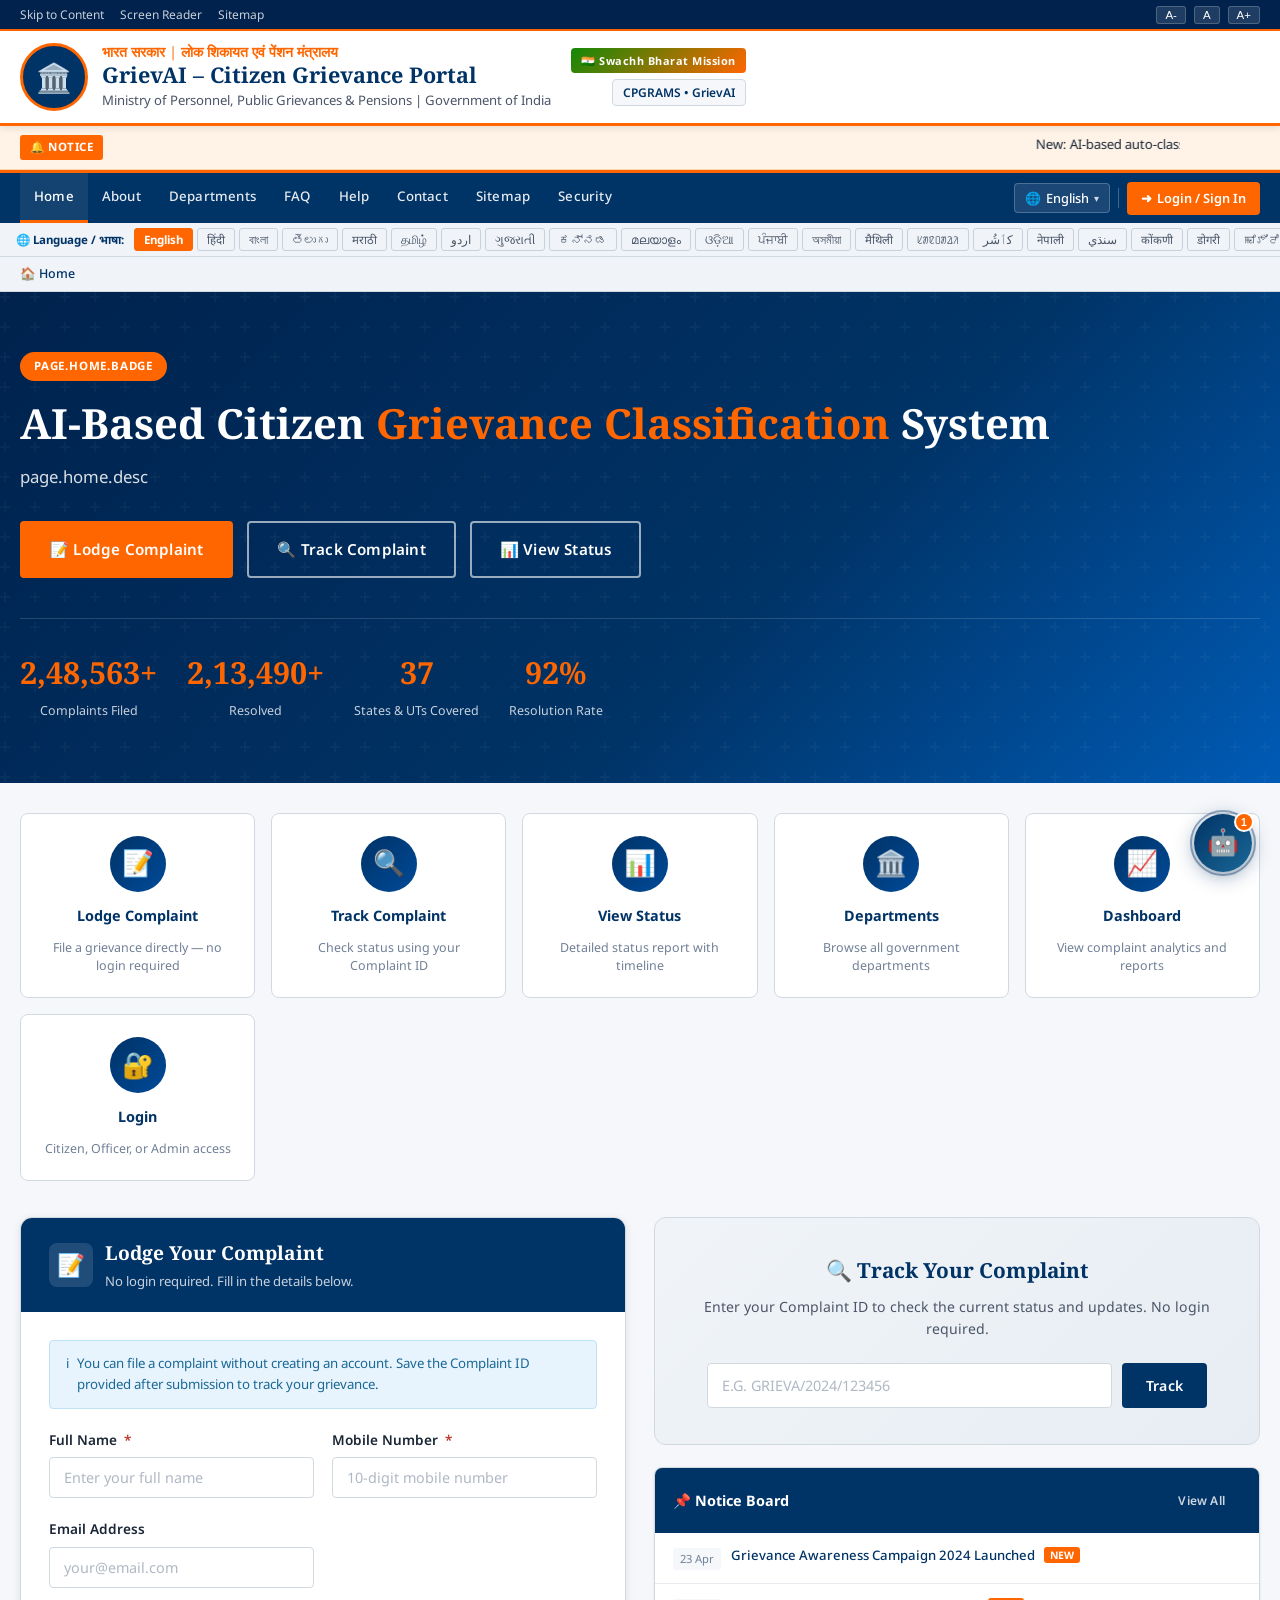
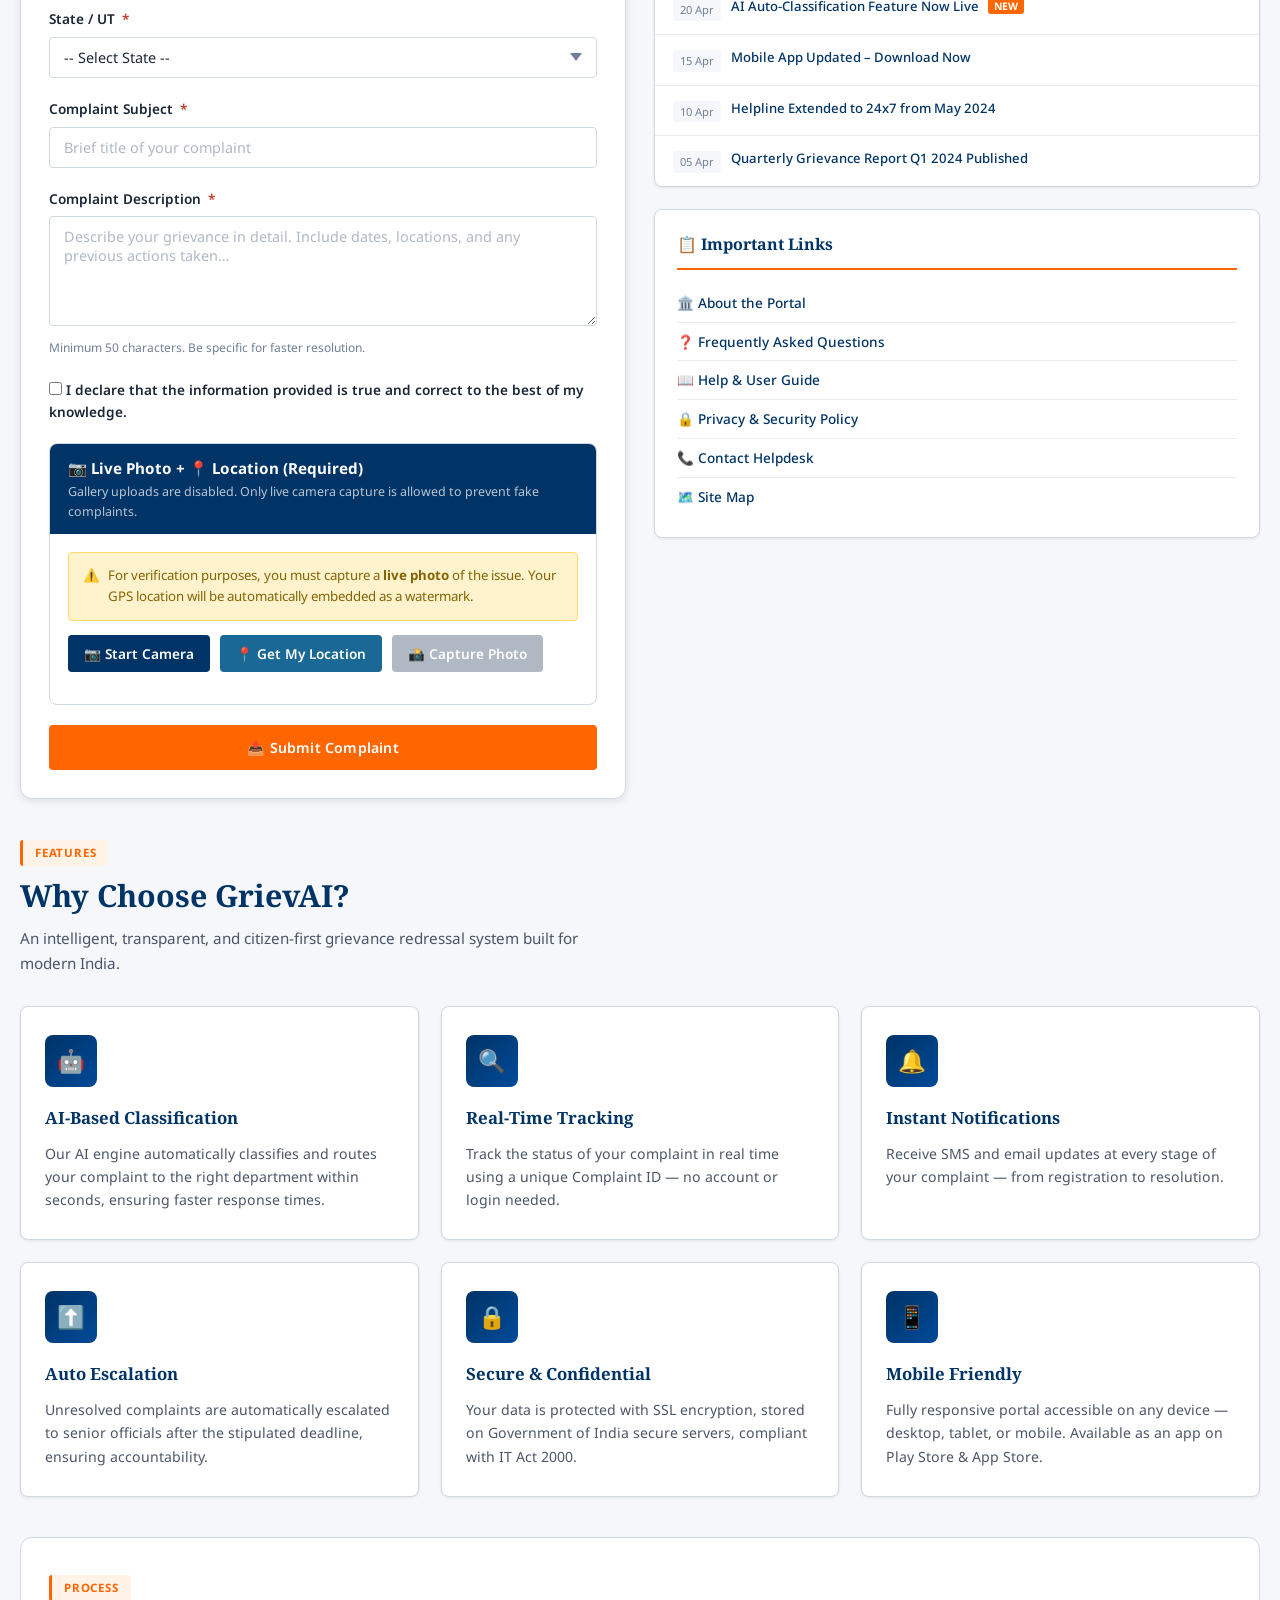
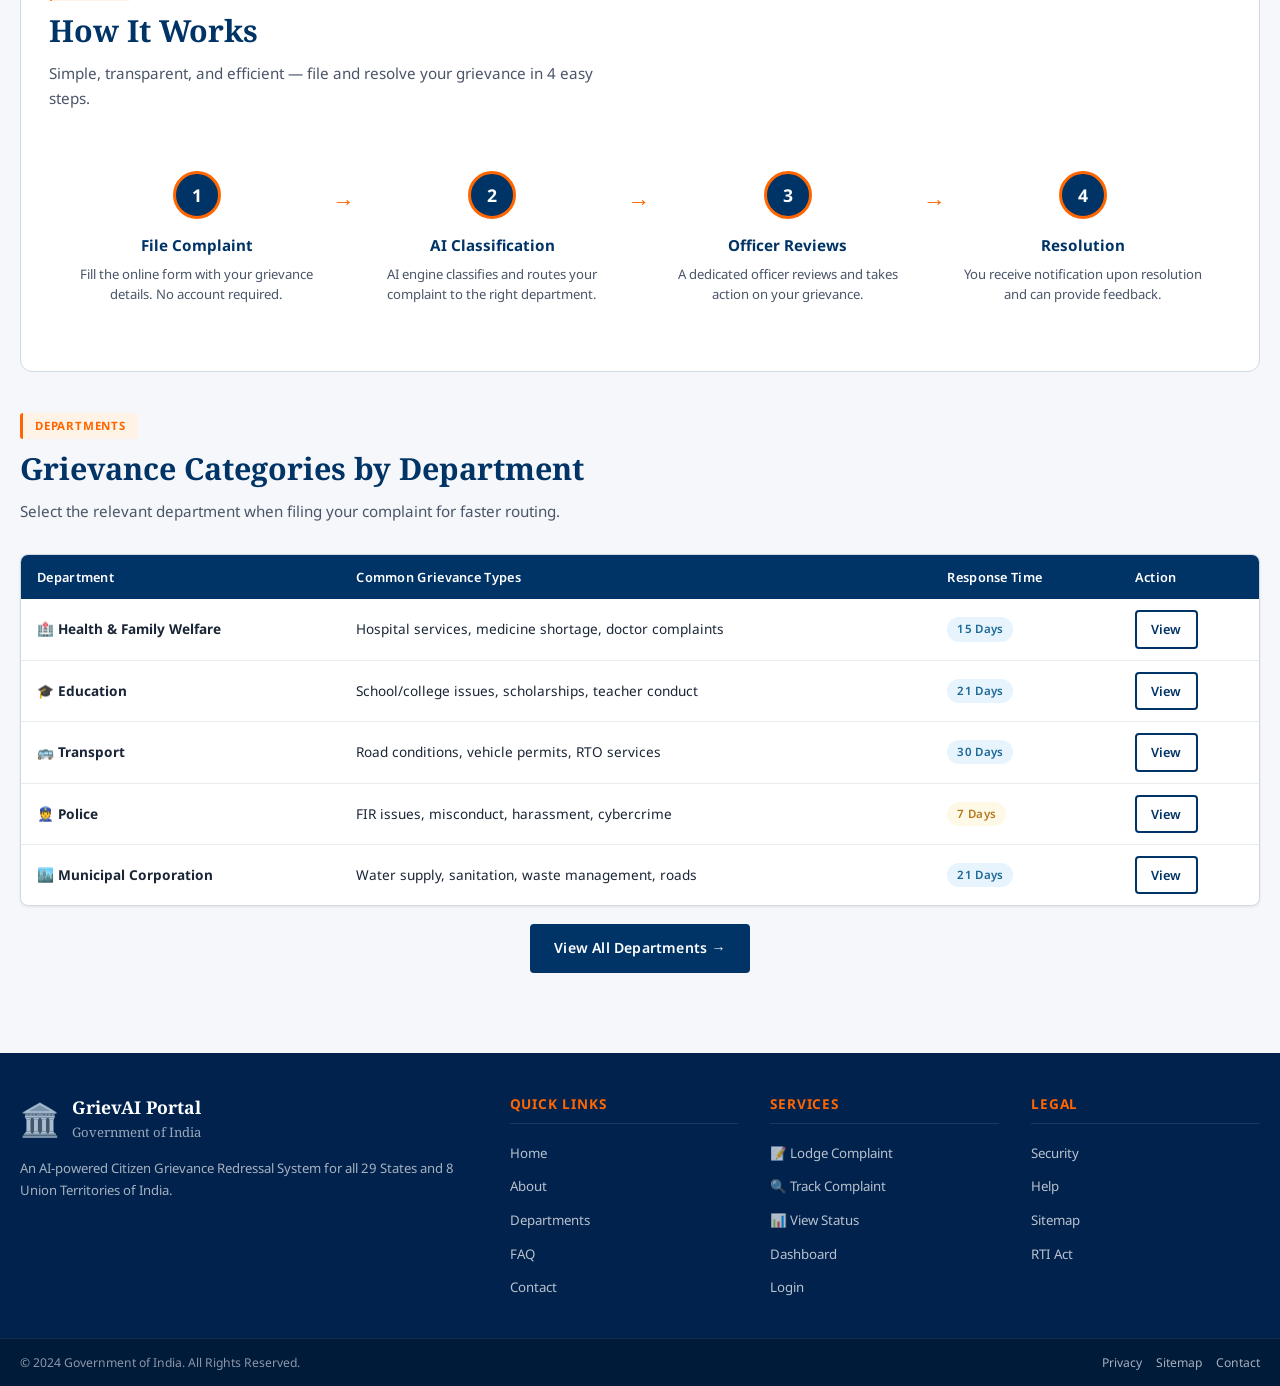
==== commit f13c01a8: "Add files via upload" ====
--- a/index.html
+++ b/index.html
@@ -129,6 +129,7 @@
                 </div>
                 <!-- AI Auto-Department (hidden manual select removed) -->
               <input type="hidden" id="fDeptHidden" name="department" value="">
+              <input type="hidden" id="fPriorityHidden" name="priority" value="">
               </div>
               <div class="form-group">
                 <label for="fstate">State / UT <span class="required">*</span></label>
--- a/css/style.css
+++ b/css/style.css
@@ -250,180 +250,64 @@
 }
 
 /* --- Navigation --- */
-/* ── Main Nav ─────────────────────────────────────── */
 .main-nav {
   background: var(--navy);
   border-top: 3px solid var(--saffron);
-  position: sticky;
-  top: 0;
-  z-index: 900;
-  box-shadow: 0 2px 8px rgba(0,0,0,0.18);
 }
 
 .nav-inner {
   max-width: 1280px;
   margin: 0 auto;
-  padding: 0 16px;
-  display: flex;
-  align-items: stretch;
+  padding: 0 20px;
+  display: flex;
+  align-items: center;
   justify-content: space-between;
-  gap: 0;
-}
-
-/* LEFT: nav links */
+}
+
 .nav-menu {
   display: flex;
   align-items: center;
-  flex-wrap: nowrap;
-  list-style: none;
-  margin: 0;
-  padding: 0;
-  gap: 0;
+  flex-wrap: wrap;
 }
 
 .nav-menu li a {
-  display: flex;
-  align-items: center;
-  padding: 0 13px;
-  height: 46px;
-  color: rgba(255,255,255,0.85);
-  font-size: 0.82rem;
+  display: block;
+  padding: 13px 14px;
+  color: rgba(255,255,255,0.88);
+  font-size: 0.83rem;
   font-weight: 500;
   letter-spacing: 0.2px;
-  transition: background 0.18s, color 0.18s, border-color 0.18s;
+  transition: background var(--transition), color var(--transition);
   border-bottom: 3px solid transparent;
   white-space: nowrap;
-  text-decoration: none;
 }
 
 .nav-menu li a:hover,
 .nav-menu li a.active {
-  background: rgba(255,255,255,0.1);
+  background: rgba(255,255,255,0.08);
   color: #fff;
   border-bottom-color: var(--saffron);
   text-decoration: none;
 }
 
-/* RIGHT: Language + Login controls */
-.nav-right-controls {
-  display: flex;
-  align-items: center;
-  gap: 4px;
-  margin-left: auto;
-  flex-shrink: 0;
-}
-
-.nav-divider {
-  width: 1px;
-  height: 22px;
-  background: rgba(255,255,255,0.22);
-  margin: 0 6px;
-}
-
-/* Language dropdown */
-.nav-lang-wrap {
-  position: relative;
-}
-
-.nav-lang-btn {
-  display: flex;
-  align-items: center;
-  gap: 5px;
-  background: rgba(255,255,255,0.1);
-  border: 1px solid rgba(255,255,255,0.2);
-  border-radius: 4px;
-  color: #fff;
-  font-size: 0.8rem;
-  font-weight: 500;
-  padding: 5px 10px;
-  cursor: pointer;
-  white-space: nowrap;
-  transition: background 0.18s;
-}
-.nav-lang-btn:hover { background: rgba(255,255,255,0.18); }
-.nav-lang-globe { font-size: 0.95rem; }
-.nav-lang-arrow { font-size: 0.65rem; opacity: 0.75; }
-
-.nav-lang-list {
-  display: none;
-  position: absolute;
-  top: calc(100% + 6px);
-  right: 0;
-  background: #fff;
-  border: 1px solid var(--border);
-  border-radius: 6px;
-  box-shadow: 0 8px 28px rgba(0,0,0,0.14);
-  min-width: 150px;
-  max-height: 280px;
-  overflow-y: auto;
-  z-index: 999;
-  list-style: none;
-  margin: 0;
-  padding: 4px 0;
-}
-.nav-lang-list.open { display: block; }
-
-.nav-lang-item {
-  padding: 8px 16px;
-  font-size: 0.83rem;
-  color: var(--text);
-  cursor: pointer;
-  transition: background 0.14s;
-}
-.nav-lang-item:hover { background: var(--light-bg); }
-.nav-lang-item.active {
-  background: var(--navy);
-  color: #fff;
-  font-weight: 600;
-}
-
-/* Login button */
-.nav-login-btn {
-  display: flex;
-  align-items: center;
-  gap: 5px;
-  background: var(--saffron);
-  color: #fff;
-  font-size: 0.8rem;
-  font-weight: 600;
-  padding: 6px 14px;
-  border-radius: 4px;
-  white-space: nowrap;
-  text-decoration: none;
-  transition: background 0.18s, transform 0.12s;
-  border: none;
-}
-.nav-login-btn:hover {
-  background: #e05500;
-  color: #fff;
-  text-decoration: none;
-  transform: translateY(-1px);
-}
-
-/* Hamburger */
 .nav-hamburger {
   display: none;
   background: none;
   border: none;
   cursor: pointer;
-  padding: 10px 8px;
+  padding: 10px;
   flex-direction: column;
   gap: 5px;
-  align-items: center;
-  justify-content: center;
-  margin-left: 8px;
-}
+}
+
 .nav-hamburger span {
   display: block;
   width: 24px;
   height: 2px;
   background: #fff;
   border-radius: 2px;
-  transition: transform 0.22s, opacity 0.22s;
-}
-.nav-hamburger.open span:nth-child(1) { transform: translateY(7px) rotate(45deg); }
-.nav-hamburger.open span:nth-child(2) { opacity: 0; }
-.nav-hamburger.open span:nth-child(3) { transform: translateY(-7px) rotate(-45deg); }
+  transition: var(--transition);
+}
 
 /* --- Breadcrumb --- */
 .breadcrumb-bar {
@@ -2922,110 +2806,658 @@
    ===================================================== */
 
 /* ── CPGRAMS Top Bar ─────────────────────────────── */
-/* ── Google Translate Integration ───────────────── */
-#google_translate_element { display: none !important; }
-.goog-te-banner-frame { display: none !important; }
-.goog-te-menu-value { display: none !important; }
-body { top: 0 !important; }
-.skiptranslate { display: none !important; }
-
-/* ── AI Department Detection Box ────────────────── */
-.ai-dept-result {
-  display: flex;
-  flex-direction: column;
+.cpgrams-bar {
+  background: #6b1f47;
+  border-bottom: 2px solid #4a1230;
+  position: relative;
+  z-index: 1100;
+}
+
+.cpgrams-bar-inner {
+  max-width: 1280px;
+  margin: 0 auto;
+  padding: 0 20px;
+  display: flex;
+  align-items: center;
+  justify-content: flex-end;
+  gap: 12px;
+  min-height: 46px;
+}
+
+/* ── Language Section ────────────────────────────── */
+.cpgrams-lang-section {
+  display: flex;
+  align-items: center;
+  gap: 8px;
+}
+
+.cpgrams-lang-label {
+  color: #fff;
+  font-size: 0.88rem;
+  font-weight: 500;
+  white-space: nowrap;
+  font-family: var(--font-sans);
+}
+
+/* ── Dropdown Container ──────────────────────────── */
+.cpgrams-dropdown {
+  position: relative;
+}
+
+/* ── Dropdown Button (trigger) ───────────────────── */
+.cpgrams-dropdown-btn {
+  display: flex;
+  align-items: center;
   gap: 6px;
-}
-.ai-dept-header {
-  display: flex;
-  align-items: center;
-  gap: 12px;
+  background: #fff;
+  color: #333;
+  border: 1px solid #ccc;
+  border-radius: 3px;
+  padding: 5px 12px 5px 10px;
+  font-size: 0.85rem;
+  font-family: var(--font-sans);
+  font-weight: 500;
+  cursor: pointer;
+  min-width: 110px;
+  justify-content: space-between;
+  transition: background 0.15s, border-color 0.15s;
+  white-space: nowrap;
+}
+
+.cpgrams-dropdown-btn:hover {
+  background: #f5f5f5;
+  border-color: #999;
+}
+
+.cpgrams-dropdown-btn:focus {
+  outline: 2px solid #FF6600;
+  outline-offset: 1px;
+}
+
+.cpgrams-selected-text {
+  color: #222;
+  font-size: 0.85rem;
+  font-family: var(--font-sans);
+}
+
+.cpgrams-arrow {
+  color: #555;
+  font-size: 0.75rem;
+  transition: transform 0.2s ease;
+  flex-shrink: 0;
+}
+
+.cpgrams-dropdown.open .cpgrams-arrow {
+  transform: rotate(180deg);
+}
+
+/* ── Dropdown List ───────────────────────────────── */
+.cpgrams-dropdown-list {
+  display: none;
+  position: absolute;
+  top: calc(100% + 2px);
+  left: 0;
+  min-width: 200px;
+  max-height: 340px;
+  overflow-y: auto;
+  background: #fff;
+  border: 1px solid #ccc;
+  border-top: 2px solid #6b1f47;
+  border-radius: 0 0 4px 4px;
+  box-shadow: 0 6px 20px rgba(0,0,0,0.18);
+  z-index: 9999;
+  list-style: none;
+  padding: 0;
+  margin: 0;
+  scrollbar-width: thin;
+  scrollbar-color: #6b1f47 #f0f0f0;
+}
+
+.cpgrams-dropdown-list::-webkit-scrollbar {
+  width: 5px;
+}
+.cpgrams-dropdown-list::-webkit-scrollbar-track {
+  background: #f0f0f0;
+}
+.cpgrams-dropdown-list::-webkit-scrollbar-thumb {
+  background: #6b1f47;
+  border-radius: 3px;
+}
+
+.cpgrams-dropdown.open .cpgrams-dropdown-list {
+  display: block;
+}
+
+/* ── Language List Item ──────────────────────────── */
+.cpgrams-lang-item {
+  padding: 9px 14px;
+  font-size: 0.88rem;
+  font-family: var(--font-sans);
+  color: #222;
+  cursor: pointer;
+  border-bottom: 1px solid #f0f0f0;
+  transition: background 0.12s, color 0.12s;
+  line-height: 1.4;
+}
+
+.cpgrams-lang-item:last-child {
+  border-bottom: none;
+}
+
+.cpgrams-lang-item:hover {
+  background: #f5e8ef;
+  color: #6b1f47;
+}
+
+.cpgrams-lang-item.active {
+  background: #6b1f47;
+  color: #fff;
+  font-weight: 600;
+}
+
+.cpgrams-lang-item:focus {
+  outline: none;
+  background: #f5e8ef;
+  color: #6b1f47;
+}
+
+/* ── Sign In Button ──────────────────────────────── */
+.cpgrams-signin-btn {
+  display: inline-flex;
+  align-items: center;
+  gap: 7px;
+  background: #FF6600;
+  color: #fff !important;
+  text-decoration: none;
+  padding: 7px 18px;
+  border-radius: 3px;
+  font-size: 0.88rem;
+  font-weight: 700;
+  font-family: var(--font-sans);
+  letter-spacing: 0.3px;
+  white-space: nowrap;
+  border: 2px solid #e05500;
+  transition: background 0.18s, transform 0.15s, box-shadow 0.18s;
+  flex-shrink: 0;
+}
+
+.cpgrams-signin-btn:hover {
+  background: #e05500;
+  transform: translateY(-1px);
+  box-shadow: 0 3px 12px rgba(255,102,0,0.4);
+  text-decoration: none;
+  color: #fff !important;
+}
+
+.cpgrams-signin-btn:active {
+  transform: translateY(0);
+}
+
+.cpgrams-signin-icon {
+  font-size: 1rem;
+  font-weight: 700;
+}
+
+.cpgrams-signin-text {
+  font-size: 0.88rem;
+}
+
+/* ── Mobile Responsive ───────────────────────────── */
+@media (max-width: 768px) {
+  .cpgrams-bar-inner {
+    padding: 0 12px;
+    min-height: 42px;
+    gap: 8px;
+    justify-content: space-between;
+  }
+
+  .cpgrams-lang-label {
+    font-size: 0.78rem;
+  }
+
+  .cpgrams-dropdown-btn {
+    min-width: 90px;
+    padding: 4px 8px;
+    font-size: 0.78rem;
+  }
+
+  .cpgrams-selected-text {
+    font-size: 0.78rem;
+    max-width: 80px;
+    overflow: hidden;
+    text-overflow: ellipsis;
+  }
+
+  .cpgrams-dropdown-list {
+    min-width: 170px;
+    max-height: 260px;
+  }
+
+  .cpgrams-lang-item {
+    padding: 8px 12px;
+    font-size: 0.82rem;
+  }
+
+  .cpgrams-signin-btn {
+    padding: 6px 12px;
+    font-size: 0.8rem;
+    gap: 5px;
+  }
+
+  .cpgrams-signin-text {
+    font-size: 0.8rem;
+  }
+}
+
+@media (max-width: 400px) {
+  .cpgrams-lang-label {
+    display: none;
+  }
+  .cpgrams-bar-inner {
+    justify-content: flex-end;
+  }
+}
+
+
+/* =====================================================
+   LIVE CAMERA + GEO-TAGGING UI STYLES
+   ===================================================== */
+
+/* ── Camera Section Wrapper ──────────────────────── */
+.camera-section {
+  background: var(--white);
+  border: 1px solid var(--border);
+  border-radius: var(--radius);
+  overflow: hidden;
+  margin-bottom: 20px;
+}
+
+.camera-section-header {
+  background: var(--navy);
+  padding: 12px 18px;
+  display: flex;
+  align-items: center;
+  gap: 10px;
+}
+
+.camera-section-header h4 {
+  color: #fff;
+  font-size: 0.95rem;
+  font-weight: 700;
+  margin: 0;
+}
+
+.camera-section-header p {
+  color: rgba(255,255,255,0.72);
+  font-size: 0.78rem;
+  margin: 2px 0 0;
+}
+
+.camera-section-body {
+  padding: 18px;
+}
+
+/* ── Live Video Preview ──────────────────────────── */
+.camera-video-wrap {
+  position: relative;
+  background: #111;
+  border-radius: var(--radius-sm);
+  overflow: hidden;
+  margin-bottom: 14px;
+  aspect-ratio: 16/9;
+  max-height: 300px;
+}
+
+.camera-video-wrap video {
+  width: 100%;
+  height: 100%;
+  object-fit: cover;
+  display: block;
+}
+
+.camera-video-overlay {
+  position: absolute;
+  top: 8px;
+  left: 8px;
+  background: rgba(255,0,0,0.8);
+  color: #fff;
+  font-size: 0.7rem;
+  font-weight: 700;
+  padding: 3px 8px;
+  border-radius: 3px;
+  display: flex;
+  align-items: center;
+  gap: 5px;
+  letter-spacing: 0.5px;
+}
+
+.camera-video-overlay .live-dot {
+  width: 7px;
+  height: 7px;
+  background: #fff;
+  border-radius: 50%;
+  animation: livePulse 1s infinite;
+}
+
+@keyframes livePulse {
+  0%, 100% { opacity: 1; }
+  50%       { opacity: 0.3; }
+}
+
+/* ── Camera Controls ─────────────────────────────── */
+.camera-controls {
+  display: flex;
+  gap: 10px;
   flex-wrap: wrap;
-}
-.ai-dept-icon {
-  font-size: 1.5rem;
-  flex-shrink: 0;
-}
-.ai-dept-name {
-  font-family: var(--font-serif);
-}
-
-/* ── Camera Section Enhancements ─────────────────── */
+  margin-bottom: 14px;
+}
+
+.btn-camera-start {
+  background: var(--navy);
+  color: #fff;
+  border: none;
+  padding: 9px 16px;
+  border-radius: var(--radius-sm);
+  font-size: 0.85rem;
+  font-weight: 600;
+  cursor: pointer;
+  display: flex;
+  align-items: center;
+  gap: 7px;
+  transition: background 0.2s, transform 0.15s;
+  font-family: var(--font-sans);
+}
+
+.btn-camera-start:hover {
+  background: var(--navy-light);
+  transform: translateY(-1px);
+}
+
+.btn-camera-capture {
+  background: var(--success);
+  color: #fff;
+  border: none;
+  padding: 9px 16px;
+  border-radius: var(--radius-sm);
+  font-size: 0.85rem;
+  font-weight: 600;
+  cursor: pointer;
+  display: flex;
+  align-items: center;
+  gap: 7px;
+  transition: background 0.2s, transform 0.15s;
+  font-family: var(--font-sans);
+}
+
+.btn-camera-capture:hover {
+  background: #1d9a4e;
+  transform: translateY(-1px);
+}
+
+.btn-camera-capture:disabled {
+  background: var(--mid-gray);
+  cursor: not-allowed;
+  transform: none;
+}
+
+.btn-camera-retake {
+  background: var(--warning);
+  color: #fff;
+  border: none;
+  padding: 9px 16px;
+  border-radius: var(--radius-sm);
+  font-size: 0.85rem;
+  font-weight: 600;
+  cursor: pointer;
+  display: flex;
+  align-items: center;
+  gap: 7px;
+  transition: background 0.2s;
+  font-family: var(--font-sans);
+}
+
+.btn-camera-retake:hover { background: #a06916; }
+
+.btn-get-location {
+  background: var(--info);
+  color: #fff;
+  border: none;
+  padding: 9px 16px;
+  border-radius: var(--radius-sm);
+  font-size: 0.85rem;
+  font-weight: 600;
+  cursor: pointer;
+  display: flex;
+  align-items: center;
+  gap: 7px;
+  transition: background 0.2s;
+  font-family: var(--font-sans);
+}
+
+.btn-get-location:hover { background: #155e8a; }
+
+/* ── Status Messages ─────────────────────────────── */
+.camera-status {
+  font-size: 0.83rem;
+  padding: 8px 12px;
+  border-radius: var(--radius-sm);
+  margin-bottom: 10px;
+  display: none;
+  font-family: var(--font-sans);
+}
+
 .camera-status--loading {
   background: var(--info-light);
   color: var(--info);
   border: 1px solid #bee3f8;
-  border-radius: var(--radius-sm);
-  padding: 8px 12px;
-  font-size: 0.83rem;
-  display: flex;
-  align-items: center;
-  gap: 6px;
-}
+}
+
 .camera-status--success {
   background: var(--success-light);
   color: var(--success);
   border: 1px solid #b7e4c7;
 }
+
 .camera-status--error {
   background: var(--error-light);
   color: var(--error);
-  border: 1px solid #f5b7b1;
-}
-
-/* ── New Nav Right Controls – Responsive Overrides ── */
-@media (max-width: 900px) {
-  .nav-menu li a { padding: 0 9px; font-size: 0.78rem; }
-}
-
+  border: 1px solid #f5c6c2;
+}
+
+/* ── Captured Photo Preview ──────────────────────── */
+.camera-preview-wrap {
+  display: none;
+  margin-top: 14px;
+}
+
+.camera-preview-wrap.visible {
+  display: block;
+}
+
+.camera-preview-wrap h5 {
+  font-size: 0.82rem;
+  color: var(--text-muted);
+  margin-bottom: 8px;
+  font-weight: 600;
+}
+
+.camera-preview-img {
+  width: 100%;
+  max-height: 220px;
+  object-fit: cover;
+  border-radius: var(--radius-sm);
+  border: 2px solid var(--success);
+  display: none;
+}
+
+/* ── Coordinates Display ─────────────────────────── */
+.camera-coords {
+  background: #f0f8f0;
+  border: 1px solid #b7e4c7;
+  border-radius: var(--radius-sm);
+  padding: 8px 12px;
+  font-size: 0.8rem;
+  color: var(--success);
+  font-weight: 600;
+  font-family: monospace;
+  margin-top: 10px;
+  display: none;
+}
+
+/* ── Camera Blocked Notice ───────────────────────── */
+.camera-blocked-notice {
+  background: #fff3cd;
+  border: 1px solid #ffd966;
+  border-radius: var(--radius-sm);
+  padding: 12px 14px;
+  font-size: 0.83rem;
+  color: #856404;
+  display: flex;
+  gap: 8px;
+  align-items: flex-start;
+  margin-bottom: 14px;
+}
+
+/* ── Validation Error ────────────────────────────── */
+.camera-validation-error {
+  background: var(--error-light);
+  border: 1px solid #f5c6c2;
+  border-radius: var(--radius-sm);
+  padding: 12px 14px;
+  font-size: 0.83rem;
+  color: var(--error);
+  margin-bottom: 14px;
+  display: none;
+}
+
+.camera-validation-error ul {
+  margin: 6px 0 0 16px;
+  list-style: disc;
+}
+
+.camera-validation-error ul li {
+  margin-bottom: 3px;
+}
+
+/* ── Mobile responsive ───────────────────────────── */
 @media (max-width: 768px) {
-  /* Show hamburger, hide full nav and right controls */
-  .nav-hamburger { display: flex !important; }
-  .nav-right-controls { display: none; }
-
-  /* Nav menu mobile dropdown */
-  .nav-menu {
-    display: none !important;
-    position: absolute;
-    top: 100%;
-    left: 0; right: 0;
+  .camera-video-wrap {
+    aspect-ratio: 4/3;
+    max-height: 260px;
+  }
+
+  .camera-controls {
+    flex-direction: column;
+  }
+
+  .btn-camera-start,
+  .btn-camera-capture,
+  .btn-camera-retake,
+  .btn-get-location {
     width: 100%;
-    background: #00224d;
-    flex-direction: column !important;
-    padding: 8px 0 14px;
-    box-shadow: 0 10px 28px rgba(0,0,0,0.3);
-    z-index: 1000;
-    border-top: 2px solid var(--saffron);
-    max-height: 80vh;
-    overflow-y: auto;
-  }
-  .nav-menu.open { display: flex !important; }
-  .nav-menu li { width: 100%; }
-  .nav-menu li a {
-    height: auto;
-    padding: 13px 20px;
-    font-size: 0.9rem;
-    border-bottom: 1px solid rgba(255,255,255,0.07);
-    border-left: 3px solid transparent;
-    border-bottom-color: transparent;
-  }
-  .nav-menu li a:hover,
-  .nav-menu li a.active {
-    border-left-color: var(--saffron);
-    border-bottom-color: transparent;
-    background: rgba(255,255,255,0.09);
-  }
-
-  /* Inject lang+login inside mobile menu */
-  .nav-menu::after {
-    content: '';
-    display: block;
-    height: 1px;
-    background: rgba(255,255,255,0.1);
-    margin: 6px 0;
-  }
-}
-
-/* Remove old cpgrams-bar from print */
-@media print {
-  .nav-right-controls { display: none; }
-}
+    justify-content: center;
+  }
+}
+
+/* ── Nav Right Group (Language + Login in navbar) ── */
+.nav-right-group {
+  display: flex;
+  align-items: center;
+  gap: 8px;
+  margin-left: auto;
+  flex-shrink: 0;
+}
+
+.nav-right-divider {
+  width: 1px;
+  height: 20px;
+  background: rgba(255,255,255,0.25);
+  display: inline-block;
+}
+
+/* Language button inside nav */
+.nav-lang-wrap { position: relative; }
+
+.nav-lang-btn {
+  display: flex;
+  align-items: center;
+  gap: 5px;
+  background: rgba(255,255,255,0.1);
+  border: 1px solid rgba(255,255,255,0.22);
+  border-radius: 4px;
+  color: #fff;
+  font-size: 0.8rem;
+  font-weight: 500;
+  padding: 5px 10px;
+  cursor: pointer;
+  white-space: nowrap;
+  transition: background 0.15s;
+  font-family: inherit;
+}
+.nav-lang-btn:hover { background: rgba(255,255,255,0.2); }
+.nav-lang-arrow { font-size: 0.65rem; opacity: 0.8; }
+
+/* Language dropdown list */
+.nav-lang-list {
+  display: none;
+  position: absolute;
+  top: calc(100% + 6px);
+  right: 0;
+  background: #fff;
+  border: 1px solid #ddd;
+  border-radius: 6px;
+  box-shadow: 0 8px 24px rgba(0,0,0,0.14);
+  min-width: 180px;
+  max-height: 260px;
+  overflow-y: auto;
+  z-index: 9999;
+  list-style: none;
+  margin: 0;
+  padding: 4px 0;
+}
+.nav-lang-list.open { display: block; }
+
+.cpgrams-lang-item {
+  padding: 8px 16px;
+  font-size: 0.82rem;
+  color: #2d3748;
+  cursor: pointer;
+  transition: background 0.12s;
+}
+.cpgrams-lang-item:hover { background: #f0f4f8; }
+.cpgrams-lang-item.active {
+  background: #003366;
+  color: #fff;
+  font-weight: 600;
+}
+
+/* Login button inside nav */
+.nav-signin-btn {
+  display: flex;
+  align-items: center;
+  gap: 5px;
+  background: var(--saffron, #FF6600);
+  color: #fff !important;
+  font-size: 0.8rem;
+  font-weight: 600;
+  padding: 6px 14px;
+  border-radius: 4px;
+  white-space: nowrap;
+  text-decoration: none !important;
+  transition: background 0.15s, transform 0.1s;
+}
+.nav-signin-btn:hover {
+  background: #e05500;
+  transform: translateY(-1px);
+  text-decoration: none !important;
+}
+
+/* Hide nav-right on mobile, show in hamburger menu instead */
+@media (max-width: 768px) {
+  .nav-right-group { display: none; }
+}
+
+/* AI dept detection box */
+.ai-dept-result { display: flex; flex-direction: column; gap: 6px; }
+.ai-dept-header { display: flex; align-items: center; gap: 10px; flex-wrap: wrap; }
+.ai-dept-icon { font-size: 1.4rem; flex-shrink: 0; }
